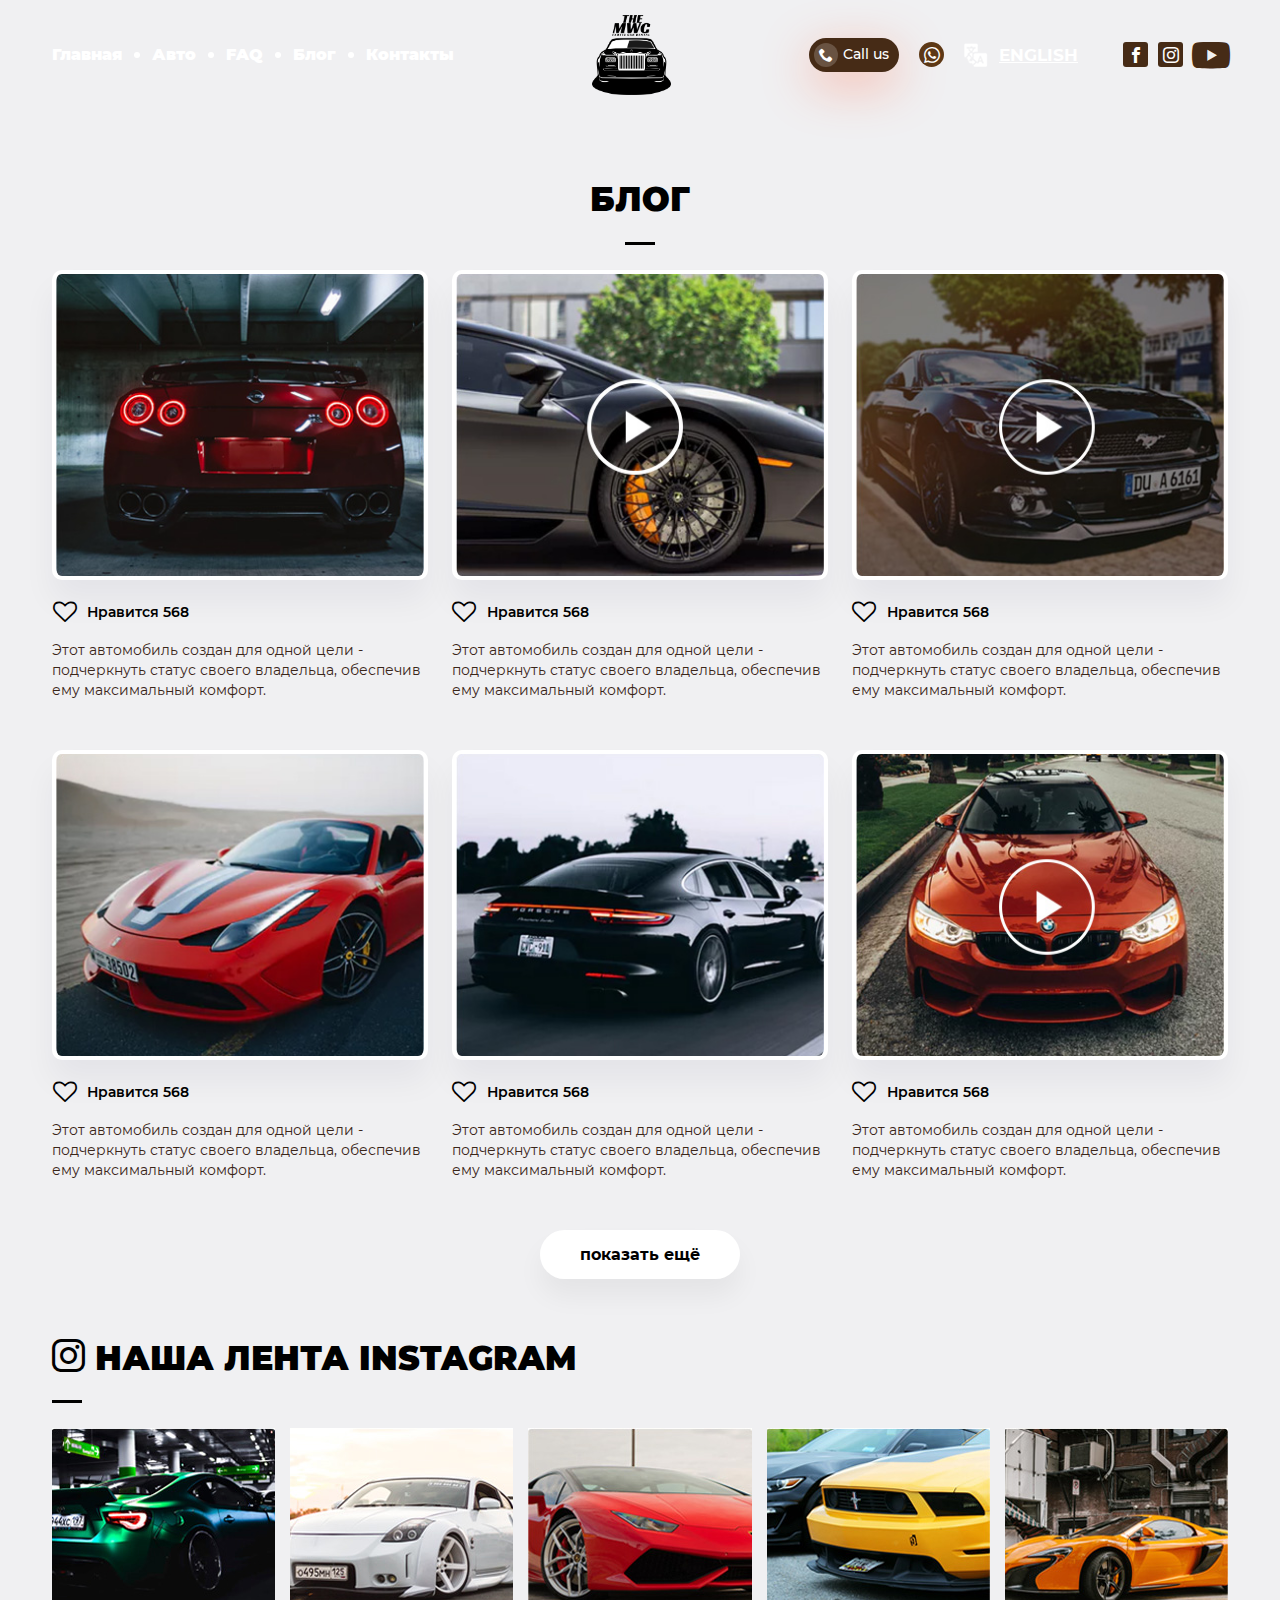
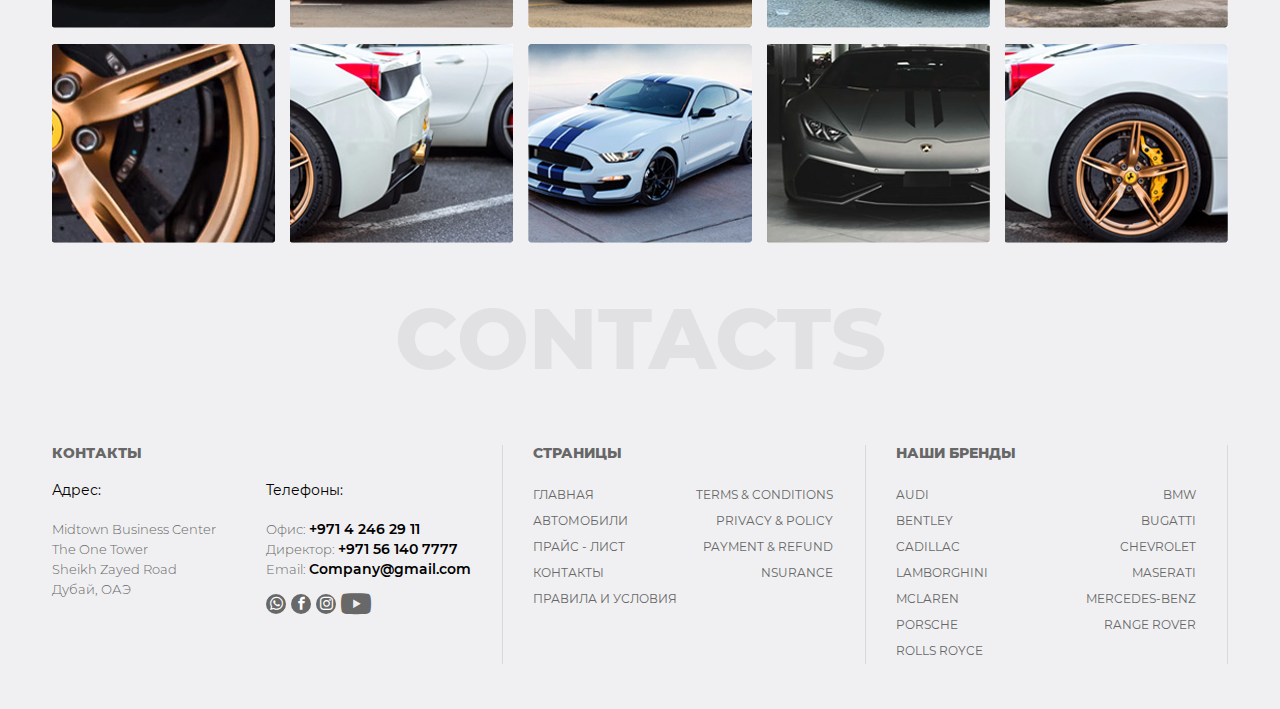
==== blog.html @ eb1a93bf "blog page >1024" ====
<!DOCTYPE html>
<html lang="ru">

<head>
	<meta charset="utf-8">
	<!-- <base href="/"> -->
	<title>MVC Car rent</title>
	<meta name="description" content="">
	<meta http-equiv="X-UA-Compatible" content="IE=edge">
	<meta name="viewport" content="width=device-width, initial-scale=1, maximum-scale=3">
	<!-- Template Basic Images Start -->
	<link rel="apple-touch-icon" sizes="57x57" href="img/favicon/apple-icon-57x57.png">
	<link rel="apple-touch-icon" sizes="60x60" href="img/favicon/apple-icon-60x60.png">
	<link rel="apple-touch-icon" sizes="72x72" href="img/favicon/apple-icon-72x72.png">
	<link rel="apple-touch-icon" sizes="76x76" href="img/favicon/apple-icon-76x76.png">
	<link rel="apple-touch-icon" sizes="114x114" href="img/favicon/apple-icon-114x114.png">
	<link rel="apple-touch-icon" sizes="120x120" href="img/favicon/apple-icon-120x120.png">
	<link rel="apple-touch-icon" sizes="144x144" href="img/favicon/apple-icon-144x144.png">
	<link rel="apple-touch-icon" sizes="152x152" href="img/favicon/apple-icon-152x152.png">
	<link rel="apple-touch-icon" sizes="180x180" href="img/favicon/apple-icon-180x180.png">
	<link rel="icon" type="image/png" sizes="192x192" href="img/favicon/android-icon-192x192.png">
	<link rel="icon" type="image/png" sizes="32x32" href="img/favicon/favicon-32x32.png">
	<link rel="icon" type="image/png" sizes="96x96" href="img/favicon/favicon-96x96.png">
	<link rel="icon" type="image/png" sizes="16x16" href="img/favicon/favicon-16x16.png">
	<link rel="manifest" href="img/favicon/manifest.json">
	<meta name="msapplication-TileColor" content="#ffffff">
	<meta name="msapplication-TileImage" content="img/favicon/ms-icon-144x144.png">
	<meta name="theme-color" content="#ffffff">

	<link rel="stylesheet" href="css/main.min.css">

	<!--[if IE 9]>
   <link href="https://cdn.jsdelivr.net/gh/coliff/bootstrap-ie8/css/bootstrap-ie9.min.css" rel="stylesheet">
<![endif]-->
	<!--[if lte IE 8]>
   <link href="https://cdn.jsdelivr.net/gh/coliff/bootstrap-ie8/css/bootstrap-ie8.min.css" rel="stylesheet">
   <script src="https://cdn.jsdelivr.net/g/html5shiv@3.7.3"></script>
<![endif]-->
	<script src="libs/jquery/dist/jquery.min.js" defer></script>
	<script src="js/libs.min.js" defer></script>
	<script src="js/common.js" defer></script>
</head>

<body>
	<header id="header" class="header">
		<div class="container">
			<div class="header-content">
				<ul class="header-menu">
					<li class="header-menu-item"><a href="#" class="header-menu-link">Главная</a></li>
					<li class="header-menu-item"><a href="#" class="header-menu-link">Авто</a></li>
					<li class="header-menu-item"><a href="#" class="header-menu-link">FAQ</a></li>
					<li class="header-menu-item"><a href="#" class="header-menu-link">Блог</a></li>
					<li class="header-menu-item"><a href="#" class="header-menu-link">Контакты</a></li>
				</ul>
				<a href="#" class="header-logo">
					<img src="img/logo.png" alt="Logo">
				</a>
				<div class="header-right">
					<button type="button" class="callback-btn">
						<span class="icon-phone"></span>
						Call us
					</button>
					<a href="#" class="header-whatsupp"><span class="icon-whatsapp"></span></a>
					<div class="header-lang">
						<a href="#" class="header-lang-active"><img src="img/icons/translate-icon.png" alt="icon">ENGLISH</a>
						<ul class="header-lang-menu">
							<li class="header-lang-menu-item"><a href="#" class="header-lang-menu-link">Русский</a></li>
							<li class="header-lang-menu-item"><a href="#" class="header-lang-menu-link">ENGLISH</a></li>
							<li class="header-lang-menu-item"><a href="#" class="header-lang-menu-link">CHINA</a></li>
						</ul>
					</div>
					<ul class="header-social">
						<li class="header-social-item"><a href="#" class="header-social-link fb"><span class="icon-facebook"></span></a></li>
						<li class="header-social-item"><a href="#" class="header-social-link insta"><span class="icon-instagram"></span></a></li>
						<li class="header-social-item"><a href="#" class="header-social-link youtube"><span class="icon-youtube"></span></a></li>
					</ul>
				</div>
			</div>
		</div>
	</header>
	<main class="main inner-pages">
		<section class="blog-section">
			<div class="container">
				<h2 class="title text-center">БЛОГ</h2>
				<div class="row">
					<div class="col-12 col-md-4">
						<div class="blog-item">
							<a href="#" class="blog-item-img-wrapper">
								<img src="img/blog/blog-1.jpg" alt="Blog">
							</a>
							<div class="blog-item-bottom">
								<p class="blog-item-favorite-wrapper">
									<label for="checkbox-1" class="blog-item-favorite-field-wrapper">
										<input type="checkbox" id="checkbox-1" name="favorite">
										<span class="icon-heart-o"></span>
									</label>
									<label for="checkbox-1" class="blog-item-favorite-label">Нравится <span>568</span></label>
								</p>
								<p class="blog-item-text">Этот автомобиль создан для одной цели - подчеркнуть статус своего владельца, обеспечив ему максимальный комфорт.</p>
							</div>
						</div>
					</div>
					<div class="col-12 col-md-4">
						<div class="blog-item">
							<a href="#" class="blog-item-img-wrapper">
								<img src="img/blog/blog-2.jpg" alt="Blog">
							</a>
							<div class="blog-item-bottom">
								<p class="blog-item-favorite-wrapper">
									<label for="checkbox-2" class="blog-item-favorite-field-wrapper">
										<input type="checkbox" id="checkbox-2" name="favorite">
										<span class="icon-heart-o"></span>
									</label>
									<label for="checkbox-2" class="blog-item-favorite-label">Нравится <span>568</span></label>
								</p>
								<p class="blog-item-text">Этот автомобиль создан для одной цели - подчеркнуть статус своего владельца, обеспечив ему максимальный комфорт.</p>
							</div>
						</div>
					</div>
					<div class="col-12 col-md-4">
						<div class="blog-item">
							<a href="#" class="blog-item-img-wrapper">
								<img src="img/blog/blog-3.jpg" alt="Blog">
							</a>
							<div class="blog-item-bottom">
								<p class="blog-item-favorite-wrapper">
									<label for="checkbox-3" class="blog-item-favorite-field-wrapper">
										<input type="checkbox" id="checkbox-3" name="favorite">
										<span class="icon-heart-o"></span>
									</label>
									<label for="checkbox-3" class="blog-item-favorite-label">Нравится <span>568</span></label>
								</p>
								<p class="blog-item-text">Этот автомобиль создан для одной цели - подчеркнуть статус своего владельца, обеспечив ему максимальный комфорт.</p>
							</div>
						</div>
					</div>
					<div class="col-12 col-md-4">
						<div class="blog-item">
							<a href="#" class="blog-item-img-wrapper">
								<img src="img/blog/blog-4.jpg" alt="Blog">
							</a>
							<div class="blog-item-bottom">
								<p class="blog-item-favorite-wrapper">
									<label for="checkbox-4" class="blog-item-favorite-field-wrapper">
										<input type="checkbox" id="checkbox-4" name="favorite">
										<span class="icon-heart-o"></span>
									</label>
									<label for="checkbox-4" class="blog-item-favorite-label">Нравится <span>568</span></label>
								</p>
								<p class="blog-item-text">Этот автомобиль создан для одной цели - подчеркнуть статус своего владельца, обеспечив ему максимальный комфорт.</p>
							</div>
						</div>
					</div>
					<div class="col-12 col-md-4">
						<div class="blog-item">
							<a href="#" class="blog-item-img-wrapper">
								<img src="img/blog/blog-5.jpg" alt="Blog">
							</a>
							<div class="blog-item-bottom">
								<p class="blog-item-favorite-wrapper">
									<label for="checkbox-5" class="blog-item-favorite-field-wrapper">
										<input type="checkbox" id="checkbox-5" name="favorite">
										<span class="icon-heart-o"></span>
									</label>
									<label for="checkbox-5" class="blog-item-favorite-label">Нравится <span>568</span></label>
								</p>
								<p class="blog-item-text">Этот автомобиль создан для одной цели - подчеркнуть статус своего владельца, обеспечив ему максимальный комфорт.</p>
							</div>
						</div>
					</div>
					<div class="col-12 col-md-4">
						<div class="blog-item">
							<a href="#" class="blog-item-img-wrapper">
								<img src="img/blog/blog-6.jpg" alt="Blog">
							</a>
							<div class="blog-item-bottom">
								<p class="blog-item-favorite-wrapper">
									<label for="checkbox-6" class="blog-item-favorite-field-wrapper">
										<input type="checkbox" id="checkbox-6" name="favorite">
										<span class="icon-heart-o"></span>
									</label>
									<label for="checkbox-6" class="blog-item-favorite-label">Нравится <span>568</span></label>
								</p>
								<p class="blog-item-text">Этот автомобиль создан для одной цели - подчеркнуть статус своего владельца, обеспечив ему максимальный комфорт.</p>
							</div>
						</div>
					</div>
					<div class="col-12 text-center">
						<button type="button" class="white-btn">показать ещё</button>
					</div>
				</div>
			</div>
		</section>
		<section class="instagram-section">
			<div class="container">
				<h3 class="title"><span class="icon-instagram"></span> Наша лента Instagram</h3>
				<div class="instagram-block-wrapper">
					<a data-fancybox="gallery" href="img/cars/car-insta-1.jpg" class="instagram-block">
						<img src="img/cars/car-insta-1.jpg">
					</a>
					<a data-fancybox="gallery" href="img/cars/car-insta-2.jpg" class="instagram-block">
						<img src="img/cars/car-insta-2.jpg">
					</a>
					<a data-fancybox="gallery" href="img/cars/car-insta-3.jpg" class="instagram-block">
						<img src="img/cars/car-insta-3.jpg">
					</a>
					<a data-fancybox="gallery" href="img/cars/car-insta-4.jpg" class="instagram-block">
						<img src="img/cars/car-insta-4.jpg">
					</a>
					<a data-fancybox="gallery" href="img/cars/car-insta-5.jpg" class="instagram-block">
						<img src="img/cars/car-insta-5.jpg">
					</a>
					<a data-fancybox="gallery" href="img/cars/car-insta-6.jpg" class="instagram-block">
						<img src="img/cars/car-insta-6.jpg">
					</a>
					<a data-fancybox="gallery" href="img/cars/car-insta-7.jpg" class="instagram-block">
						<img src="img/cars/car-insta-7.jpg">
					</a>
					<a data-fancybox="gallery" href="img/cars/car-insta-8.jpg" class="instagram-block">
						<img src="img/cars/car-insta-8.jpg">
					</a>
					<a data-fancybox="gallery" href="img/cars/car-insta-9.jpg" class="instagram-block">
						<img src="img/cars/car-insta-9.jpg">
					</a>
					<a data-fancybox="gallery" href="img/cars/car-insta-10.jpg" class="instagram-block">
						<img src="img/cars/car-insta-10.jpg">
					</a>
				</div>
			</div>
		</section>
	</main>
	<footer class="footer">
		<div class="container">
			<h2 class="title-big text-center">Contacts</h2>
			<div class="footer-content">
				<div class="footer-content-block">
					<p class="footer-content-block-title">Контакты</p>
					<div class="footer-contacts-wrapper">
						<div class="footer-contacts-block">
							<p class="footer-contacts-block-title">Адрес:</p>
							<p class="footer-contacts-block-text">Midtown Business Center</p>
							<p class="footer-contacts-block-text">The One Tower</p>
							<p class="footer-contacts-block-text">Sheikh Zayed Road</p>
							<p class="footer-contacts-block-text">Дубай, ОАЭ </p>
						</div>
						<div class="footer-contacts-block">
							<p class="footer-contacts-block-title">Телефоны:</p>
							<p class="footer-contacts-block-text">Офис: <a href="tel:+97142462911">+971 4 246 29 11</a></p>
							<p class="footer-contacts-block-text">Директор: <a href="tel:+971561407777">+971 56 140 7777</a></p>
							<p class="footer-contacts-block-text">Email: <a href="mailto:Company@gmail.com">Company@gmail.com</a></p>
							<ul class="footer-social">
								<li class="footer-social-item"><a href="#" class="footer-social-link whatsapp"><span class="icon-whatsapp"></span></a></li>
								<li class="footer-social-item"><a href="#" class="footer-social-link fb"><span class="icon-facebook"></span></a></li>
								<li class="footer-social-item"><a href="#" class="footer-social-link insta"><span class="icon-instagram"></span></a></li>
								<li class="footer-social-item"><a href="#" class="footer-social-link youtube"><span class="icon-youtube"></span></a></li>
							</ul>
						</div>
					</div>
				</div>
				<div class="footer-content-block">
					<p class="footer-content-block-title">Страницы</p>
					<ul class="footer-menu">
						<li class="footer-menu-item"><a href="#" class="footer-menu-link">Главная</a></li>
						<li class="footer-menu-item"><a href="#" class="footer-menu-link">Terms & conditions</a></li>
						<li class="footer-menu-item"><a href="#" class="footer-menu-link">Автомобили</a></li>
						<li class="footer-menu-item"><a href="#" class="footer-menu-link">Privacy & policy</a></li>
						<li class="footer-menu-item"><a href="#" class="footer-menu-link">Прайс - лист</a></li>
						<li class="footer-menu-item"><a href="#" class="footer-menu-link">Payment & refund</a></li>
						<li class="footer-menu-item"><a href="#" class="footer-menu-link">Контакты</a></li>
						<li class="footer-menu-item"><a href="#" class="footer-menu-link">nsurance</a></li>
						<li class="footer-menu-item"><a href="#" class="footer-menu-link">Правила и условия</a></li>
					</ul>
				</div>
				<div class="footer-content-block">
					<p class="footer-content-block-title">Наши бренды</p>
					<ul class="footer-menu">
						<li class="footer-menu-item"><a href="#" class="footer-menu-link">Audi</a></li>
						<li class="footer-menu-item"><a href="#" class="footer-menu-link">BMW</a></li>
						<li class="footer-menu-item"><a href="#" class="footer-menu-link">Bentley</a></li>
						<li class="footer-menu-item"><a href="#" class="footer-menu-link">Bugatti</a></li>
						<li class="footer-menu-item"><a href="#" class="footer-menu-link">Cadillac</a></li>
						<li class="footer-menu-item"><a href="#" class="footer-menu-link">Chevrolet</a></li>
						<li class="footer-menu-item"><a href="#" class="footer-menu-link">Lamborghini</a></li>
						<li class="footer-menu-item"><a href="#" class="footer-menu-link">Maserati</a></li>
						<li class="footer-menu-item"><a href="#" class="footer-menu-link">McLaren</a></li>
						<li class="footer-menu-item"><a href="#" class="footer-menu-link">Mercedes-Benz</a></li>
						<li class="footer-menu-item"><a href="#" class="footer-menu-link">Porsche</a></li>
						<li class="footer-menu-item"><a href="#" class="footer-menu-link">Range Rover</a></li>
						<li class="footer-menu-item"><a href="#" class="footer-menu-link">Rolls Royce</a></li>
					</ul>
				</div>
			</div>
		</div>
	</footer>



</body>

</html>
---- css/main.min.css ----
@charset "UTF-8";@font-face{font-family:'Fira Sans';src:url(../fonts/FiraSans/FiraSans-Italic.eot);src:local('Fira Sans Italic'),local('FiraSans-Italic'),url(../fonts/FiraSans/FiraSans-Italic.eot?#iefix) format('embedded-opentype'),url(../fonts/FiraSans/FiraSans-Italic.woff2) format('woff2'),url(../fonts/FiraSans/FiraSans-Italic.woff) format('woff'),url(../fonts/FiraSans/FiraSans-Italic.ttf) format('truetype');font-weight:400;font-style:italic}@font-face{font-family:'Fira Sans';src:url(../fonts/FiraSans/FiraSans-Bold.eot);src:local('Fira Sans Bold'),local('FiraSans-Bold'),url(../fonts/FiraSans/FiraSans-Bold.eot?#iefix) format('embedded-opentype'),url(../fonts/FiraSans/FiraSans-Bold.woff2) format('woff2'),url(../fonts/FiraSans/FiraSans-Bold.woff) format('woff'),url(../fonts/FiraSans/FiraSans-Bold.ttf) format('truetype');font-weight:700;font-style:normal}@font-face{font-family:'Fira Sans';src:url(../fonts/FiraSans/FiraSans-ExtraBold.eot);src:local('Fira Sans ExtraBold'),local('FiraSans-ExtraBold'),url(../fonts/FiraSans/FiraSans-ExtraBold.eot?#iefix) format('embedded-opentype'),url(../fonts/FiraSans/FiraSans-ExtraBold.woff2) format('woff2'),url(../fonts/FiraSans/FiraSans-ExtraBold.woff) format('woff'),url(../fonts/FiraSans/FiraSans-ExtraBold.ttf) format('truetype');font-weight:800;font-style:normal}@font-face{font-family:'Fira Sans';src:url(../fonts/FiraSans/FiraSans-Light.eot);src:local('Fira Sans Light'),local('FiraSans-Light'),url(../fonts/FiraSans/FiraSans-Light.eot?#iefix) format('embedded-opentype'),url(../fonts/FiraSans/FiraSans-Light.woff2) format('woff2'),url(../fonts/FiraSans/FiraSans-Light.woff) format('woff'),url(../fonts/FiraSans/FiraSans-Light.ttf) format('truetype');font-weight:300;font-style:normal}@font-face{font-family:'Fira Sans';src:url(../fonts/FiraSans/FiraSans-Black.eot);src:local('Fira Sans Black'),local('FiraSans-Black'),url(../fonts/FiraSans/FiraSans-Black.eot?#iefix) format('embedded-opentype'),url(../fonts/FiraSans/FiraSans-Black.woff2) format('woff2'),url(../fonts/FiraSans/FiraSans-Black.woff) format('woff'),url(../fonts/FiraSans/FiraSans-Black.ttf) format('truetype');font-weight:900;font-style:normal}@font-face{font-family:'Fira Sans';src:url(../fonts/FiraSans/FiraSans-SemiBold.eot);src:local('Fira Sans SemiBold'),local('FiraSans-SemiBold'),url(../fonts/FiraSans/FiraSans-SemiBold.eot?#iefix) format('embedded-opentype'),url(../fonts/FiraSans/FiraSans-SemiBold.woff2) format('woff2'),url(../fonts/FiraSans/FiraSans-SemiBold.woff) format('woff'),url(../fonts/FiraSans/FiraSans-SemiBold.ttf) format('truetype');font-weight:600;font-style:normal}@font-face{font-family:'Fira Sans';src:url(../fonts/FiraSans/FiraSans-Medium.eot);src:local('Fira Sans Medium'),local('FiraSans-Medium'),url(../fonts/FiraSans/FiraSans-Medium.eot?#iefix) format('embedded-opentype'),url(../fonts/FiraSans/FiraSans-Medium.woff2) format('woff2'),url(../fonts/FiraSans/FiraSans-Medium.woff) format('woff'),url(../fonts/FiraSans/FiraSans-Medium.ttf) format('truetype');font-weight:500;font-style:normal}@font-face{font-family:'Fira Sans';src:url(../fonts/FiraSans/FiraSans-Regular.eot);src:local('Fira Sans Regular'),local('FiraSans-Regular'),url(../fonts/FiraSans/FiraSans-Regular.eot?#iefix) format('embedded-opentype'),url(../fonts/FiraSans/FiraSans-Regular.woff2) format('woff2'),url(../fonts/FiraSans/FiraSans-Regular.woff) format('woff'),url(../fonts/FiraSans/FiraSans-Regular.ttf) format('truetype');font-weight:400;font-style:normal}@font-face{font-family:Montserrat;src:url(../fonts/Montserrat/Montserrat-Medium.eot);src:local('Montserrat Medium'),local('Montserrat-Medium'),url(../fonts/Montserrat/Montserrat-Medium.eot?#iefix) format('embedded-opentype'),url(../fonts/Montserrat/Montserrat-Medium.woff2) format('woff2'),url(../fonts/Montserrat/Montserrat-Medium.woff) format('woff'),url(../fonts/Montserrat/Montserrat-Medium.ttf) format('truetype');font-weight:500;font-style:normal}@font-face{font-family:Montserrat;src:url(../fonts/Montserrat/Montserrat-Black.eot);src:local('Montserrat Black'),local('Montserrat-Black'),url(../fonts/Montserrat/Montserrat-Black.eot?#iefix) format('embedded-opentype'),url(../fonts/Montserrat/Montserrat-Black.woff2) format('woff2'),url(../fonts/Montserrat/Montserrat-Black.woff) format('woff'),url(../fonts/Montserrat/Montserrat-Black.ttf) format('truetype');font-weight:900;font-style:normal}@font-face{font-family:Montserrat;src:url(../fonts/Montserrat/Montserrat-ExtraBold.eot);src:local('Montserrat ExtraBold'),local('Montserrat-ExtraBold'),url(../fonts/Montserrat/Montserrat-ExtraBold.eot?#iefix) format('embedded-opentype'),url(../fonts/Montserrat/Montserrat-ExtraBold.woff2) format('woff2'),url(../fonts/Montserrat/Montserrat-ExtraBold.woff) format('woff'),url(../fonts/Montserrat/Montserrat-ExtraBold.ttf) format('truetype');font-weight:800;font-style:normal}@font-face{font-family:Montserrat;src:url(../fonts/Montserrat/Montserrat-Regular.eot);src:local('Montserrat Regular'),local('Montserrat-Regular'),url(../fonts/Montserrat/Montserrat-Regular.eot?#iefix) format('embedded-opentype'),url(../fonts/Montserrat/Montserrat-Regular.woff2) format('woff2'),url(../fonts/Montserrat/Montserrat-Regular.woff) format('woff'),url(../fonts/Montserrat/Montserrat-Regular.ttf) format('truetype');font-weight:400;font-style:normal}@font-face{font-family:Montserrat;src:url(../fonts/Montserrat/Montserrat-Light.eot);src:local('Montserrat Light'),local('Montserrat-Light'),url(../fonts/Montserrat/Montserrat-Light.eot?#iefix) format('embedded-opentype'),url(../fonts/Montserrat/Montserrat-Light.woff2) format('woff2'),url(../fonts/Montserrat/Montserrat-Light.woff) format('woff'),url(../fonts/Montserrat/Montserrat-Light.ttf) format('truetype');font-weight:300;font-style:normal}@font-face{font-family:Montserrat;src:url(../fonts/Montserrat/Montserrat-Italic.eot);src:local('Montserrat Italic'),local('Montserrat-Italic'),url(../fonts/Montserrat/Montserrat-Italic.eot?#iefix) format('embedded-opentype'),url(../fonts/Montserrat/Montserrat-Italic.woff2) format('woff2'),url(../fonts/Montserrat/Montserrat-Italic.woff) format('woff'),url(../fonts/Montserrat/Montserrat-Italic.ttf) format('truetype');font-weight:400;font-style:italic}@font-face{font-family:Montserrat;src:url(../fonts/Montserrat/Montserrat-Regular_1.eot);src:local('Montserrat Regular'),local('Montserrat-Regular'),url(../fonts/Montserrat/Montserrat-Regular_1.eot?#iefix) format('embedded-opentype'),url(../fonts/Montserrat/Montserrat-Regular_1.woff2) format('woff2'),url(../fonts/Montserrat/Montserrat-Regular_1.woff) format('woff'),url(../fonts/Montserrat/Montserrat-Regular_1.ttf) format('truetype');font-weight:400;font-style:normal}@font-face{font-family:Montserrat;src:url(../fonts/Montserrat/Montserrat-SemiBold.eot);src:local('Montserrat SemiBold'),local('Montserrat-SemiBold'),url(../fonts/Montserrat/Montserrat-SemiBold.eot?#iefix) format('embedded-opentype'),url(../fonts/Montserrat/Montserrat-SemiBold.woff2) format('woff2'),url(../fonts/Montserrat/Montserrat-SemiBold.woff) format('woff'),url(../fonts/Montserrat/Montserrat-SemiBold.ttf) format('truetype');font-weight:600;font-style:normal}@font-face{font-family:Montserrat;src:url(../fonts/Montserrat/Montserrat-Bold.eot);src:local('Montserrat Bold'),local('Montserrat-Bold'),url(../fonts/Montserrat/Montserrat-Bold.eot?#iefix) format('embedded-opentype'),url(../fonts/Montserrat/Montserrat-Bold.woff2) format('woff2'),url(../fonts/Montserrat/Montserrat-Bold.woff) format('woff'),url(../fonts/Montserrat/Montserrat-Bold.ttf) format('truetype');font-weight:700;font-style:normal}@font-face{font-family:Montserrat;src:url(../fonts/Montserrat/Montserrat-Italic_1.eot);src:local('Montserrat Italic'),local('Montserrat-Italic'),url(../fonts/Montserrat/Montserrat-Italic_1.eot?#iefix) format('embedded-opentype'),url(../fonts/Montserrat/Montserrat-Italic_1.woff2) format('woff2'),url(../fonts/Montserrat/Montserrat-Italic_1.woff) format('woff'),url(../fonts/Montserrat/Montserrat-Italic_1.ttf) format('truetype');font-weight:400;font-style:italic}html{line-height:1.15;-webkit-text-size-adjust:100%}body{margin:0}h1{font-size:2em;margin:.67em 0}hr{box-sizing:content-box;height:0;overflow:visible}pre{font-family:monospace,monospace;font-size:1em}a{background-color:transparent}abbr[title]{border-bottom:none;text-decoration:underline;text-decoration:underline dotted}b,strong{font-weight:bolder}code,kbd,samp{font-family:monospace,monospace;font-size:1em}small{font-size:80%}sub,sup{font-size:75%;line-height:0;position:relative;vertical-align:baseline}sub{bottom:-.25em}sup{top:-.5em}img{border-style:none}button,input,optgroup,select,textarea{font-family:inherit;font-size:100%;line-height:1.15;margin:0}button,input{overflow:visible}button,select{text-transform:none}[type=button],[type=reset],[type=submit],button{-webkit-appearance:button}[type=button]::-moz-focus-inner,[type=reset]::-moz-focus-inner,[type=submit]::-moz-focus-inner,button::-moz-focus-inner{border-style:none;padding:0}[type=button]:-moz-focusring,[type=reset]:-moz-focusring,[type=submit]:-moz-focusring,button:-moz-focusring{outline:1px dotted ButtonText}fieldset{padding:.35em .75em .625em}legend{box-sizing:border-box;color:inherit;display:table;max-width:100%;padding:0;white-space:normal}progress{vertical-align:baseline}textarea{overflow:auto}[type=checkbox],[type=radio]{box-sizing:border-box;padding:0}[type=number]::-webkit-inner-spin-button,[type=number]::-webkit-outer-spin-button{height:auto}[type=search]{-webkit-appearance:textfield;outline-offset:-2px}[type=search]::-webkit-search-decoration{-webkit-appearance:none}::-webkit-file-upload-button{-webkit-appearance:button;font:inherit}details{display:block}summary{display:list-item}template{display:none}[hidden]{display:none}.ui-helper-hidden{display:none}.ui-helper-hidden-accessible{border:0;clip:rect(0 0 0 0);height:1px;margin:-1px;overflow:hidden;padding:0;position:absolute;width:1px}.ui-helper-reset{margin:0;padding:0;border:0;outline:0;line-height:1.3;text-decoration:none;font-size:100%;list-style:none}.ui-helper-clearfix:after,.ui-helper-clearfix:before{content:"";display:table;border-collapse:collapse}.ui-helper-clearfix:after{clear:both}.ui-helper-zfix{width:100%;height:100%;top:0;left:0;position:absolute;opacity:0;filter:Alpha(Opacity=0)}.ui-front{z-index:100}.ui-state-disabled{cursor:default!important;pointer-events:none}.ui-icon{display:inline-block;vertical-align:middle;margin-top:-.25em;position:relative;text-indent:-99999px;overflow:hidden;background-repeat:no-repeat}.ui-widget-icon-block{left:50%;margin-left:-8px;display:block}.ui-widget-overlay{position:fixed;top:0;left:0;width:100%;height:100%}.ui-accordion .ui-accordion-header{display:block;cursor:pointer;position:relative;margin:2px 0 0 0;padding:.5em .5em .5em .7em;font-size:100%}.ui-accordion .ui-accordion-content{padding:1em 2.2em;border-top:0;overflow:auto}.ui-autocomplete{position:absolute;top:0;left:0;cursor:default}.ui-menu{list-style:none;padding:0;margin:0;display:block;outline:0}.ui-menu .ui-menu{position:absolute}.ui-menu .ui-menu-item{margin:0;cursor:pointer;list-style-image:url([data-uri])}.ui-menu .ui-menu-item-wrapper{position:relative;padding:3px 1em 3px .4em}.ui-menu .ui-menu-divider{margin:5px 0;height:0;font-size:0;line-height:0;border-width:1px 0 0 0}.ui-menu .ui-state-active,.ui-menu .ui-state-focus{margin:-1px}.ui-menu-icons{position:relative}.ui-menu-icons .ui-menu-item-wrapper{padding-left:2em}.ui-menu .ui-icon{position:absolute;top:0;bottom:0;left:.2em;margin:auto 0}.ui-menu .ui-menu-icon{left:auto;right:0}.ui-button{padding:.4em 1em;display:inline-block;position:relative;line-height:normal;margin-right:.1em;cursor:pointer;vertical-align:middle;text-align:center;-webkit-user-select:none;-moz-user-select:none;-ms-user-select:none;user-select:none;overflow:visible}.ui-button,.ui-button:active,.ui-button:hover,.ui-button:link,.ui-button:visited{text-decoration:none}.ui-button-icon-only{width:2em;box-sizing:border-box;text-indent:-9999px;white-space:nowrap}input.ui-button.ui-button-icon-only{text-indent:0}.ui-button-icon-only .ui-icon{position:absolute;top:50%;left:50%;margin-top:-8px;margin-left:-8px}.ui-button.ui-icon-notext .ui-icon{padding:0;width:2.1em;height:2.1em;text-indent:-9999px;white-space:nowrap}input.ui-button.ui-icon-notext .ui-icon{width:auto;height:auto;text-indent:0;white-space:normal;padding:.4em 1em}button.ui-button::-moz-focus-inner,input.ui-button::-moz-focus-inner{border:0;padding:0}.ui-controlgroup{vertical-align:middle;display:inline-block}.ui-controlgroup>.ui-controlgroup-item{float:left;margin-left:0;margin-right:0}.ui-controlgroup>.ui-controlgroup-item.ui-visual-focus,.ui-controlgroup>.ui-controlgroup-item:focus{z-index:9999}.ui-controlgroup-vertical>.ui-controlgroup-item{display:block;float:none;width:100%;margin-top:0;margin-bottom:0;text-align:left}.ui-controlgroup-vertical .ui-controlgroup-item{box-sizing:border-box}.ui-controlgroup .ui-controlgroup-label{padding:.4em 1em}.ui-controlgroup .ui-controlgroup-label span{font-size:80%}.ui-controlgroup-horizontal .ui-controlgroup-label+.ui-controlgroup-item{border-left:none}.ui-controlgroup-vertical .ui-controlgroup-label+.ui-controlgroup-item{border-top:none}.ui-controlgroup-horizontal .ui-controlgroup-label.ui-widget-content{border-right:none}.ui-controlgroup-vertical .ui-controlgroup-label.ui-widget-content{border-bottom:none}.ui-controlgroup-vertical .ui-spinner-input{width:75%;width:calc(100% - 2.4em)}.ui-controlgroup-vertical .ui-spinner .ui-spinner-up{border-top-style:solid}.ui-checkboxradio-label .ui-icon-background{box-shadow:inset 1px 1px 1px #ccc;border-radius:.12em;border:none}.ui-checkboxradio-radio-label .ui-icon-background{width:16px;height:16px;border-radius:1em;overflow:visible;border:none}.ui-checkboxradio-radio-label.ui-checkboxradio-checked .ui-icon,.ui-checkboxradio-radio-label.ui-checkboxradio-checked:hover .ui-icon{background-image:none;width:8px;height:8px;border-width:4px;border-style:solid}.ui-checkboxradio-disabled{pointer-events:none}.ui-datepicker{width:17em;padding:.2em .2em 0;display:none}.ui-datepicker .ui-datepicker-header{position:relative;padding:.2em 0}.ui-datepicker .ui-datepicker-next,.ui-datepicker .ui-datepicker-prev{position:absolute;top:2px;width:1.8em;height:1.8em}.ui-datepicker .ui-datepicker-next-hover,.ui-datepicker .ui-datepicker-prev-hover{top:1px}.ui-datepicker .ui-datepicker-prev{left:2px}.ui-datepicker .ui-datepicker-next{right:2px}.ui-datepicker .ui-datepicker-prev-hover{left:1px}.ui-datepicker .ui-datepicker-next-hover{right:1px}.ui-datepicker .ui-datepicker-next span,.ui-datepicker .ui-datepicker-prev span{display:block;position:absolute;left:50%;margin-left:-8px;top:50%;margin-top:-8px}.ui-datepicker .ui-datepicker-title{margin:0 2.3em;line-height:1.8em;text-align:center}.ui-datepicker .ui-datepicker-title select{font-size:1em;margin:1px 0}.ui-datepicker select.ui-datepicker-month,.ui-datepicker select.ui-datepicker-year{width:45%}.ui-datepicker table{width:100%;font-size:.9em;border-collapse:collapse;margin:0 0 .4em}.ui-datepicker th{padding:.7em .3em;text-align:center;font-weight:700;border:0}.ui-datepicker td{border:0;padding:1px}.ui-datepicker td a,.ui-datepicker td span{display:block;padding:.2em;text-align:right;text-decoration:none}.ui-datepicker .ui-datepicker-buttonpane{background-image:none;margin:.7em 0 0 0;padding:0 .2em;border-left:0;border-right:0;border-bottom:0}.ui-datepicker .ui-datepicker-buttonpane button{float:right;margin:.5em .2em .4em;cursor:pointer;padding:.2em .6em .3em .6em;width:auto;overflow:visible}.ui-datepicker .ui-datepicker-buttonpane button.ui-datepicker-current{float:left}.ui-datepicker.ui-datepicker-multi{width:auto}.ui-datepicker-multi .ui-datepicker-group{float:left}.ui-datepicker-multi .ui-datepicker-group table{width:95%;margin:0 auto .4em}.ui-datepicker-multi-2 .ui-datepicker-group{width:50%}.ui-datepicker-multi-3 .ui-datepicker-group{width:33.3%}.ui-datepicker-multi-4 .ui-datepicker-group{width:25%}.ui-datepicker-multi .ui-datepicker-group-last .ui-datepicker-header,.ui-datepicker-multi .ui-datepicker-group-middle .ui-datepicker-header{border-left-width:0}.ui-datepicker-multi .ui-datepicker-buttonpane{clear:left}.ui-datepicker-row-break{clear:both;width:100%;font-size:0}.ui-datepicker-rtl{direction:rtl}.ui-datepicker-rtl .ui-datepicker-prev{right:2px;left:auto}.ui-datepicker-rtl .ui-datepicker-next{left:2px;right:auto}.ui-datepicker-rtl .ui-datepicker-prev:hover{right:1px;left:auto}.ui-datepicker-rtl .ui-datepicker-next:hover{left:1px;right:auto}.ui-datepicker-rtl .ui-datepicker-buttonpane{clear:right}.ui-datepicker-rtl .ui-datepicker-buttonpane button{float:left}.ui-datepicker-rtl .ui-datepicker-buttonpane button.ui-datepicker-current,.ui-datepicker-rtl .ui-datepicker-group{float:right}.ui-datepicker-rtl .ui-datepicker-group-last .ui-datepicker-header,.ui-datepicker-rtl .ui-datepicker-group-middle .ui-datepicker-header{border-right-width:0;border-left-width:1px}.ui-datepicker .ui-icon{display:block;text-indent:-99999px;overflow:hidden;background-repeat:no-repeat;left:.5em;top:.3em}.ui-dialog{position:absolute;top:0;left:0;padding:.2em;outline:0}.ui-dialog .ui-dialog-titlebar{padding:.4em 1em;position:relative}.ui-dialog .ui-dialog-title{float:left;margin:.1em 0;white-space:nowrap;width:90%;overflow:hidden;text-overflow:ellipsis}.ui-dialog .ui-dialog-titlebar-close{position:absolute;right:.3em;top:50%;width:20px;margin:-10px 0 0 0;padding:1px;height:20px}.ui-dialog .ui-dialog-content{position:relative;border:0;padding:.5em 1em;background:0 0;overflow:auto}.ui-dialog .ui-dialog-buttonpane{text-align:left;border-width:1px 0 0 0;background-image:none;margin-top:.5em;padding:.3em 1em .5em .4em}.ui-dialog .ui-dialog-buttonpane .ui-dialog-buttonset{float:right}.ui-dialog .ui-dialog-buttonpane button{margin:.5em .4em .5em 0;cursor:pointer}.ui-dialog .ui-resizable-n{height:2px;top:0}.ui-dialog .ui-resizable-e{width:2px;right:0}.ui-dialog .ui-resizable-s{height:2px;bottom:0}.ui-dialog .ui-resizable-w{width:2px;left:0}.ui-dialog .ui-resizable-ne,.ui-dialog .ui-resizable-nw,.ui-dialog .ui-resizable-se,.ui-dialog .ui-resizable-sw{width:7px;height:7px}.ui-dialog .ui-resizable-se{right:0;bottom:0}.ui-dialog .ui-resizable-sw{left:0;bottom:0}.ui-dialog .ui-resizable-ne{right:0;top:0}.ui-dialog .ui-resizable-nw{left:0;top:0}.ui-draggable .ui-dialog-titlebar{cursor:move}.ui-draggable-handle{-ms-touch-action:none;touch-action:none}.ui-resizable{position:relative}.ui-resizable-handle{position:absolute;font-size:.1px;display:block;-ms-touch-action:none;touch-action:none}.ui-resizable-autohide .ui-resizable-handle,.ui-resizable-disabled .ui-resizable-handle{display:none}.ui-resizable-n{cursor:n-resize;height:7px;width:100%;top:-5px;left:0}.ui-resizable-s{cursor:s-resize;height:7px;width:100%;bottom:-5px;left:0}.ui-resizable-e{cursor:e-resize;width:7px;right:-5px;top:0;height:100%}.ui-resizable-w{cursor:w-resize;width:7px;left:-5px;top:0;height:100%}.ui-resizable-se{cursor:se-resize;width:12px;height:12px;right:1px;bottom:1px}.ui-resizable-sw{cursor:sw-resize;width:9px;height:9px;left:-5px;bottom:-5px}.ui-resizable-nw{cursor:nw-resize;width:9px;height:9px;left:-5px;top:-5px}.ui-resizable-ne{cursor:ne-resize;width:9px;height:9px;right:-5px;top:-5px}.ui-progressbar{height:2em;text-align:left;overflow:hidden}.ui-progressbar .ui-progressbar-value{margin:-1px;height:100%}.ui-progressbar .ui-progressbar-overlay{background:url([data-uri]);height:100%;opacity:.25}.ui-progressbar-indeterminate .ui-progressbar-value{background-image:none}.ui-selectable{-ms-touch-action:none;touch-action:none}.ui-selectable-helper{position:absolute;z-index:100;border:1px dotted #000}.ui-selectmenu-menu{padding:0;margin:0;position:absolute;top:0;left:0;display:none}.ui-selectmenu-menu .ui-menu{overflow:auto;overflow-x:hidden;padding-bottom:1px}.ui-selectmenu-menu .ui-menu .ui-selectmenu-optgroup{font-size:1em;font-weight:700;line-height:1.5;padding:2px .4em;margin:.5em 0 0 0;height:auto;border:0}.ui-selectmenu-open{display:block}.ui-selectmenu-text{display:block;margin-right:20px;overflow:hidden;text-overflow:ellipsis}.ui-selectmenu-button.ui-button{text-align:left;white-space:nowrap;width:14em}.ui-selectmenu-icon.ui-icon{float:right;margin-top:0}.ui-slider{position:relative;text-align:left}.ui-slider .ui-slider-handle{position:absolute;z-index:2;width:1.2em;height:1.2em;cursor:default;-ms-touch-action:none;touch-action:none}.ui-slider .ui-slider-range{position:absolute;z-index:1;font-size:.7em;display:block;border:0;background-position:0 0}.ui-slider.ui-state-disabled .ui-slider-handle,.ui-slider.ui-state-disabled .ui-slider-range{filter:inherit}.ui-slider-horizontal{height:.8em}.ui-slider-horizontal .ui-slider-handle{top:-.3em;margin-left:-.6em}.ui-slider-horizontal .ui-slider-range{top:0;height:100%}.ui-slider-horizontal .ui-slider-range-min{left:0}.ui-slider-horizontal .ui-slider-range-max{right:0}.ui-slider-vertical{width:.8em;height:100px}.ui-slider-vertical .ui-slider-handle{left:-.3em;margin-left:0;margin-bottom:-.6em}.ui-slider-vertical .ui-slider-range{left:0;width:100%}.ui-slider-vertical .ui-slider-range-min{bottom:0}.ui-slider-vertical .ui-slider-range-max{top:0}.ui-sortable-handle{-ms-touch-action:none;touch-action:none}.ui-spinner{position:relative;display:inline-block;overflow:hidden;padding:0;vertical-align:middle}.ui-spinner-input{border:none;background:0 0;color:inherit;padding:.222em 0;margin:.2em 0;vertical-align:middle;margin-left:.4em;margin-right:2em}.ui-spinner-button{width:1.6em;height:50%;font-size:.5em;padding:0;margin:0;text-align:center;position:absolute;cursor:default;display:block;overflow:hidden;right:0}.ui-spinner a.ui-spinner-button{border-top-style:none;border-bottom-style:none;border-right-style:none}.ui-spinner-up{top:0}.ui-spinner-down{bottom:0}.ui-tabs{position:relative;padding:.2em}.ui-tabs .ui-tabs-nav{margin:0;padding:.2em .2em 0}.ui-tabs .ui-tabs-nav li{list-style:none;float:left;position:relative;top:0;margin:1px .2em 0 0;border-bottom-width:0;padding:0;white-space:nowrap}.ui-tabs .ui-tabs-nav .ui-tabs-anchor{float:left;padding:.5em 1em;text-decoration:none}.ui-tabs .ui-tabs-nav li.ui-tabs-active{margin-bottom:-1px;padding-bottom:1px}.ui-tabs .ui-tabs-nav li.ui-state-disabled .ui-tabs-anchor,.ui-tabs .ui-tabs-nav li.ui-tabs-active .ui-tabs-anchor,.ui-tabs .ui-tabs-nav li.ui-tabs-loading .ui-tabs-anchor{cursor:text}.ui-tabs-collapsible .ui-tabs-nav li.ui-tabs-active .ui-tabs-anchor{cursor:pointer}.ui-tabs .ui-tabs-panel{display:block;border-width:0;padding:1em 1.4em;background:0 0}.ui-tooltip{padding:8px;position:absolute;z-index:9999;max-width:300px}body .ui-tooltip{border-width:2px}.ui-widget{font-family:Arial,Helvetica,sans-serif;font-size:1em}.ui-widget .ui-widget{font-size:1em}.ui-widget button,.ui-widget input,.ui-widget select,.ui-widget textarea{font-family:Arial,Helvetica,sans-serif;font-size:1em}.ui-widget.ui-widget-content{border:1px solid #c5c5c5}.ui-widget-content{border:1px solid #ddd;background:#fff;color:#333}.ui-widget-content a{color:#333}.ui-widget-header{border:1px solid #ddd;background:#e9e9e9;color:#333;font-weight:700}.ui-widget-header a{color:#333}.ui-button,.ui-state-default,.ui-widget-content .ui-state-default,.ui-widget-header .ui-state-default,html .ui-button.ui-state-disabled:active,html .ui-button.ui-state-disabled:hover{border:1px solid #c5c5c5;background:#f6f6f6;font-weight:400;color:#454545}.ui-button,.ui-state-default a,.ui-state-default a:link,.ui-state-default a:visited,a.ui-button,a:link.ui-button,a:visited.ui-button{color:#454545;text-decoration:none}.ui-button:focus,.ui-button:hover,.ui-state-focus,.ui-state-hover,.ui-widget-content .ui-state-focus,.ui-widget-content .ui-state-hover,.ui-widget-header .ui-state-focus,.ui-widget-header .ui-state-hover{border:1px solid #ccc;background:#ededed;font-weight:400;color:#2b2b2b}.ui-state-focus a,.ui-state-focus a:hover,.ui-state-focus a:link,.ui-state-focus a:visited,.ui-state-hover a,.ui-state-hover a:hover,.ui-state-hover a:link,.ui-state-hover a:visited,a.ui-button:focus,a.ui-button:hover{color:#2b2b2b;text-decoration:none}.ui-visual-focus{box-shadow:0 0 3px 1px #5e9ed6}.ui-button.ui-state-active:hover,.ui-button:active,.ui-state-active,.ui-widget-content .ui-state-active,.ui-widget-header .ui-state-active,a.ui-button:active{border:1px solid #003eff;background:#007fff;font-weight:400;color:#fff}.ui-icon-background,.ui-state-active .ui-icon-background{border:#003eff;background-color:#fff}.ui-state-active a,.ui-state-active a:link,.ui-state-active a:visited{color:#fff;text-decoration:none}.ui-state-highlight,.ui-widget-content .ui-state-highlight,.ui-widget-header .ui-state-highlight{border:1px solid #dad55e;background:#fffa90;color:#777620}.ui-state-checked{border:1px solid #dad55e;background:#fffa90}.ui-state-highlight a,.ui-widget-content .ui-state-highlight a,.ui-widget-header .ui-state-highlight a{color:#777620}.ui-state-error,.ui-widget-content .ui-state-error,.ui-widget-header .ui-state-error{border:1px solid #f1a899;background:#fddfdf;color:#5f3f3f}.ui-state-error a,.ui-widget-content .ui-state-error a,.ui-widget-header .ui-state-error a{color:#5f3f3f}.ui-state-error-text,.ui-widget-content .ui-state-error-text,.ui-widget-header .ui-state-error-text{color:#5f3f3f}.ui-priority-primary,.ui-widget-content .ui-priority-primary,.ui-widget-header .ui-priority-primary{font-weight:700}.ui-priority-secondary,.ui-widget-content .ui-priority-secondary,.ui-widget-header .ui-priority-secondary{opacity:.7;filter:Alpha(Opacity=70);font-weight:400}.ui-state-disabled,.ui-widget-content .ui-state-disabled,.ui-widget-header .ui-state-disabled{opacity:.35;filter:Alpha(Opacity=35);background-image:none}.ui-state-disabled .ui-icon{filter:Alpha(Opacity=35)}.ui-icon{width:16px;height:16px}.ui-icon,.ui-widget-content .ui-icon{background-image:url(../libs/jquery/dist/images/ui-icons_444444_256x240.png)}.ui-widget-header .ui-icon{background-image:url(../libs/jquery/dist/images/ui-icons_444444_256x240.png)}.ui-button:focus .ui-icon,.ui-button:hover .ui-icon,.ui-state-focus .ui-icon,.ui-state-hover .ui-icon{background-image:url(../libs/jquery/dist/images/ui-icons_555555_256x240.png)}.ui-button:active .ui-icon,.ui-state-active .ui-icon{background-image:url(../libs/jquery/dist/images/ui-icons_ffffff_256x240.png)}.ui-button .ui-state-highlight.ui-icon,.ui-state-highlight .ui-icon{background-image:url(../libs/jquery/dist/images/ui-icons_777620_256x240.png)}.ui-state-error .ui-icon,.ui-state-error-text .ui-icon{background-image:url(../libs/jquery/dist/images/ui-icons_cc0000_256x240.png)}.ui-button .ui-icon{background-image:url(../libs/jquery/dist/images/ui-icons_777777_256x240.png)}.ui-icon-blank{background-position:16px 16px}.ui-icon-caret-1-n{background-position:0 0}.ui-icon-caret-1-ne{background-position:-16px 0}.ui-icon-caret-1-e{background-position:-32px 0}.ui-icon-caret-1-se{background-position:-48px 0}.ui-icon-caret-1-s{background-position:-65px 0}.ui-icon-caret-1-sw{background-position:-80px 0}.ui-icon-caret-1-w{background-position:-96px 0}.ui-icon-caret-1-nw{background-position:-112px 0}.ui-icon-caret-2-n-s{background-position:-128px 0}.ui-icon-caret-2-e-w{background-position:-144px 0}.ui-icon-triangle-1-n{background-position:0 -16px}.ui-icon-triangle-1-ne{background-position:-16px -16px}.ui-icon-triangle-1-e{background-position:-32px -16px}.ui-icon-triangle-1-se{background-position:-48px -16px}.ui-icon-triangle-1-s{background-position:-65px -16px}.ui-icon-triangle-1-sw{background-position:-80px -16px}.ui-icon-triangle-1-w{background-position:-96px -16px}.ui-icon-triangle-1-nw{background-position:-112px -16px}.ui-icon-triangle-2-n-s{background-position:-128px -16px}.ui-icon-triangle-2-e-w{background-position:-144px -16px}.ui-icon-arrow-1-n{background-position:0 -32px}.ui-icon-arrow-1-ne{background-position:-16px -32px}.ui-icon-arrow-1-e{background-position:-32px -32px}.ui-icon-arrow-1-se{background-position:-48px -32px}.ui-icon-arrow-1-s{background-position:-65px -32px}.ui-icon-arrow-1-sw{background-position:-80px -32px}.ui-icon-arrow-1-w{background-position:-96px -32px}.ui-icon-arrow-1-nw{background-position:-112px -32px}.ui-icon-arrow-2-n-s{background-position:-128px -32px}.ui-icon-arrow-2-ne-sw{background-position:-144px -32px}.ui-icon-arrow-2-e-w{background-position:-160px -32px}.ui-icon-arrow-2-se-nw{background-position:-176px -32px}.ui-icon-arrowstop-1-n{background-position:-192px -32px}.ui-icon-arrowstop-1-e{background-position:-208px -32px}.ui-icon-arrowstop-1-s{background-position:-224px -32px}.ui-icon-arrowstop-1-w{background-position:-240px -32px}.ui-icon-arrowthick-1-n{background-position:1px -48px}.ui-icon-arrowthick-1-ne{background-position:-16px -48px}.ui-icon-arrowthick-1-e{background-position:-32px -48px}.ui-icon-arrowthick-1-se{background-position:-48px -48px}.ui-icon-arrowthick-1-s{background-position:-64px -48px}.ui-icon-arrowthick-1-sw{background-position:-80px -48px}.ui-icon-arrowthick-1-w{background-position:-96px -48px}.ui-icon-arrowthick-1-nw{background-position:-112px -48px}.ui-icon-arrowthick-2-n-s{background-position:-128px -48px}.ui-icon-arrowthick-2-ne-sw{background-position:-144px -48px}.ui-icon-arrowthick-2-e-w{background-position:-160px -48px}.ui-icon-arrowthick-2-se-nw{background-position:-176px -48px}.ui-icon-arrowthickstop-1-n{background-position:-192px -48px}.ui-icon-arrowthickstop-1-e{background-position:-208px -48px}.ui-icon-arrowthickstop-1-s{background-position:-224px -48px}.ui-icon-arrowthickstop-1-w{background-position:-240px -48px}.ui-icon-arrowreturnthick-1-w{background-position:0 -64px}.ui-icon-arrowreturnthick-1-n{background-position:-16px -64px}.ui-icon-arrowreturnthick-1-e{background-position:-32px -64px}.ui-icon-arrowreturnthick-1-s{background-position:-48px -64px}.ui-icon-arrowreturn-1-w{background-position:-64px -64px}.ui-icon-arrowreturn-1-n{background-position:-80px -64px}.ui-icon-arrowreturn-1-e{background-position:-96px -64px}.ui-icon-arrowreturn-1-s{background-position:-112px -64px}.ui-icon-arrowrefresh-1-w{background-position:-128px -64px}.ui-icon-arrowrefresh-1-n{background-position:-144px -64px}.ui-icon-arrowrefresh-1-e{background-position:-160px -64px}.ui-icon-arrowrefresh-1-s{background-position:-176px -64px}.ui-icon-arrow-4{background-position:0 -80px}.ui-icon-arrow-4-diag{background-position:-16px -80px}.ui-icon-extlink{background-position:-32px -80px}.ui-icon-newwin{background-position:-48px -80px}.ui-icon-refresh{background-position:-64px -80px}.ui-icon-shuffle{background-position:-80px -80px}.ui-icon-transfer-e-w{background-position:-96px -80px}.ui-icon-transferthick-e-w{background-position:-112px -80px}.ui-icon-folder-collapsed{background-position:0 -96px}.ui-icon-folder-open{background-position:-16px -96px}.ui-icon-document{background-position:-32px -96px}.ui-icon-document-b{background-position:-48px -96px}.ui-icon-note{background-position:-64px -96px}.ui-icon-mail-closed{background-position:-80px -96px}.ui-icon-mail-open{background-position:-96px -96px}.ui-icon-suitcase{background-position:-112px -96px}.ui-icon-comment{background-position:-128px -96px}.ui-icon-person{background-position:-144px -96px}.ui-icon-print{background-position:-160px -96px}.ui-icon-trash{background-position:-176px -96px}.ui-icon-locked{background-position:-192px -96px}.ui-icon-unlocked{background-position:-208px -96px}.ui-icon-bookmark{background-position:-224px -96px}.ui-icon-tag{background-position:-240px -96px}.ui-icon-home{background-position:0 -112px}.ui-icon-flag{background-position:-16px -112px}.ui-icon-calendar{background-position:-32px -112px}.ui-icon-cart{background-position:-48px -112px}.ui-icon-pencil{background-position:-64px -112px}.ui-icon-clock{background-position:-80px -112px}.ui-icon-disk{background-position:-96px -112px}.ui-icon-calculator{background-position:-112px -112px}.ui-icon-zoomin{background-position:-128px -112px}.ui-icon-zoomout{background-position:-144px -112px}.ui-icon-search{background-position:-160px -112px}.ui-icon-wrench{background-position:-176px -112px}.ui-icon-gear{background-position:-192px -112px}.ui-icon-heart{background-position:-208px -112px}.ui-icon-star{background-position:-224px -112px}.ui-icon-link{background-position:-240px -112px}.ui-icon-cancel{background-position:0 -128px}.ui-icon-plus{background-position:-16px -128px}.ui-icon-plusthick{background-position:-32px -128px}.ui-icon-minus{background-position:-48px -128px}.ui-icon-minusthick{background-position:-64px -128px}.ui-icon-close{background-position:-80px -128px}.ui-icon-closethick{background-position:-96px -128px}.ui-icon-key{background-position:-112px -128px}.ui-icon-lightbulb{background-position:-128px -128px}.ui-icon-scissors{background-position:-144px -128px}.ui-icon-clipboard{background-position:-160px -128px}.ui-icon-copy{background-position:-176px -128px}.ui-icon-contact{background-position:-192px -128px}.ui-icon-image{background-position:-208px -128px}.ui-icon-video{background-position:-224px -128px}.ui-icon-script{background-position:-240px -128px}.ui-icon-alert{background-position:0 -144px}.ui-icon-info{background-position:-16px -144px}.ui-icon-notice{background-position:-32px -144px}.ui-icon-help{background-position:-48px -144px}.ui-icon-check{background-position:-64px -144px}.ui-icon-bullet{background-position:-80px -144px}.ui-icon-radio-on{background-position:-96px -144px}.ui-icon-radio-off{background-position:-112px -144px}.ui-icon-pin-w{background-position:-128px -144px}.ui-icon-pin-s{background-position:-144px -144px}.ui-icon-play{background-position:0 -160px}.ui-icon-pause{background-position:-16px -160px}.ui-icon-seek-next{background-position:-32px -160px}.ui-icon-seek-prev{background-position:-48px -160px}.ui-icon-seek-end{background-position:-64px -160px}.ui-icon-seek-start{background-position:-80px -160px}.ui-icon-seek-first{background-position:-80px -160px}.ui-icon-stop{background-position:-96px -160px}.ui-icon-eject{background-position:-112px -160px}.ui-icon-volume-off{background-position:-128px -160px}.ui-icon-volume-on{background-position:-144px -160px}.ui-icon-power{background-position:0 -176px}.ui-icon-signal-diag{background-position:-16px -176px}.ui-icon-signal{background-position:-32px -176px}.ui-icon-battery-0{background-position:-48px -176px}.ui-icon-battery-1{background-position:-64px -176px}.ui-icon-battery-2{background-position:-80px -176px}.ui-icon-battery-3{background-position:-96px -176px}.ui-icon-circle-plus{background-position:0 -192px}.ui-icon-circle-minus{background-position:-16px -192px}.ui-icon-circle-close{background-position:-32px -192px}.ui-icon-circle-triangle-e{background-position:-48px -192px}.ui-icon-circle-triangle-s{background-position:-64px -192px}.ui-icon-circle-triangle-w{background-position:-80px -192px}.ui-icon-circle-triangle-n{background-position:-96px -192px}.ui-icon-circle-arrow-e{background-position:-112px -192px}.ui-icon-circle-arrow-s{background-position:-128px -192px}.ui-icon-circle-arrow-w{background-position:-144px -192px}.ui-icon-circle-arrow-n{background-position:-160px -192px}.ui-icon-circle-zoomin{background-position:-176px -192px}.ui-icon-circle-zoomout{background-position:-192px -192px}.ui-icon-circle-check{background-position:-208px -192px}.ui-icon-circlesmall-plus{background-position:0 -208px}.ui-icon-circlesmall-minus{background-position:-16px -208px}.ui-icon-circlesmall-close{background-position:-32px -208px}.ui-icon-squaresmall-plus{background-position:-48px -208px}.ui-icon-squaresmall-minus{background-position:-64px -208px}.ui-icon-squaresmall-close{background-position:-80px -208px}.ui-icon-grip-dotted-vertical{background-position:0 -224px}.ui-icon-grip-dotted-horizontal{background-position:-16px -224px}.ui-icon-grip-solid-vertical{background-position:-32px -224px}.ui-icon-grip-solid-horizontal{background-position:-48px -224px}.ui-icon-gripsmall-diagonal-se{background-position:-64px -224px}.ui-icon-grip-diagonal-se{background-position:-80px -224px}.ui-corner-all,.ui-corner-left,.ui-corner-tl,.ui-corner-top{border-top-left-radius:3px}.ui-corner-all,.ui-corner-right,.ui-corner-top,.ui-corner-tr{border-top-right-radius:3px}.ui-corner-all,.ui-corner-bl,.ui-corner-bottom,.ui-corner-left{border-bottom-left-radius:3px}.ui-corner-all,.ui-corner-bottom,.ui-corner-br,.ui-corner-right{border-bottom-right-radius:3px}.ui-widget-overlay{background:#aaa;opacity:.003;filter:Alpha(Opacity=.3)}.ui-widget-shadow{-webkit-box-shadow:0 0 5px #666;box-shadow:0 0 5px #666}@font-face{font-family:icomoon;src:url(../libs/icomoon/fonts/icomoon.eot?n08lk8);src:url(../libs/icomoon/fonts/icomoon.eot?n08lk8#iefix) format('embedded-opentype'),url(../libs/icomoon/fonts/icomoon.ttf?n08lk8) format('truetype'),url(../libs/icomoon/fonts/icomoon.woff?n08lk8) format('woff'),url(../libs/icomoon/fonts/icomoon.svg?n08lk8#icomoon) format('svg');font-weight:400;font-style:normal}[class*=" icon-"],[class^=icon-]{font-family:icomoon!important;speak:none;font-style:normal;font-weight:400;font-variant:normal;text-transform:none;line-height:1;-webkit-font-smoothing:antialiased;-moz-osx-font-smoothing:grayscale}.icon-heart:before{content:"\f004"}.icon-heart-o:before{content:"\f08a"}.icon-language:before{content:"\f1ab"}.icon-arrow_back:before{content:"\e5c4"}.icon-arrow_downward:before{content:"\e5db"}.icon-arrow_drop_down:before{content:"\e5c5"}.icon-arrow_drop_up:before{content:"\e5c7"}.icon-arrow_forward:before{content:"\e5c8"}.icon-arrow_upward:before{content:"\e5d8"}.icon-phone1:before{content:"\e0cd"}.icon-check:before{content:"\e5ca"}.icon-navigate_before:before{content:"\e408"}.icon-navigate_next:before{content:"\e409"}.icon-close:before{content:"\e5cd"}.icon-directions_car:before{content:"\e531"}.icon-expand_less:before{content:"\e5ce"}.icon-expand_more:before{content:"\e5cf"}.icon-youtube:before{content:"\e900"}.icon-phone:before{content:"\e942"}.icon-users:before{content:"\e972"}.icon-facebook:before{content:"\ea90"}.icon-instagram:before{content:"\ea92"}.icon-whatsapp:before{content:"\ea93"}.owl-carousel,.owl-carousel .owl-item{-webkit-tap-highlight-color:transparent;position:relative}.owl-carousel{display:none;width:100%;z-index:1}.owl-carousel .owl-stage{position:relative;-ms-touch-action:pan-Y;touch-action:manipulation;-moz-backface-visibility:hidden}.owl-carousel .owl-stage:after{content:".";display:block;clear:both;visibility:hidden;line-height:0;height:0}.owl-carousel .owl-stage-outer{position:relative;overflow:hidden;-webkit-transform:translate3d(0,0,0)}.owl-carousel .owl-item,.owl-carousel .owl-wrapper{-webkit-backface-visibility:hidden;-moz-backface-visibility:hidden;-ms-backface-visibility:hidden;-webkit-transform:translate3d(0,0,0);-moz-transform:translate3d(0,0,0);-ms-transform:translate3d(0,0,0)}.owl-carousel .owl-item{min-height:1px;float:left;-webkit-backface-visibility:hidden;-webkit-touch-callout:none}.owl-carousel .owl-item img{display:block;width:100%}.owl-carousel .owl-dots.disabled,.owl-carousel .owl-nav.disabled{display:none}.no-js .owl-carousel,.owl-carousel.owl-loaded{display:block}.owl-carousel .owl-dot,.owl-carousel .owl-nav .owl-next,.owl-carousel .owl-nav .owl-prev{cursor:pointer;-webkit-user-select:none;-khtml-user-select:none;-moz-user-select:none;-ms-user-select:none;user-select:none}.owl-carousel .owl-nav button.owl-next,.owl-carousel .owl-nav button.owl-prev,.owl-carousel button.owl-dot{background:0 0;color:inherit;border:none;padding:0!important;font:inherit}.owl-carousel.owl-loading{opacity:0;display:block}.owl-carousel.owl-hidden{opacity:0}.owl-carousel.owl-refresh .owl-item{visibility:hidden}.owl-carousel.owl-drag .owl-item{-ms-touch-action:pan-y;touch-action:pan-y;-webkit-user-select:none;-moz-user-select:none;-ms-user-select:none;user-select:none}.owl-carousel.owl-grab{cursor:move;cursor:grab}.owl-carousel.owl-rtl{direction:rtl}.owl-carousel.owl-rtl .owl-item{float:right}.owl-carousel .animated{animation-duration:1s;animation-fill-mode:both}.owl-carousel .owl-animated-in{z-index:0}.owl-carousel .owl-animated-out{z-index:1}.owl-carousel .fadeOut{animation-name:fadeOut}@keyframes fadeOut{0%{opacity:1}100%{opacity:0}}.owl-height{transition:height .5s ease-in-out}.owl-carousel .owl-item .owl-lazy{opacity:0;transition:opacity .4s ease}.owl-carousel .owl-item .owl-lazy:not([src]),.owl-carousel .owl-item .owl-lazy[src^=""]{max-height:0}.owl-carousel .owl-item img.owl-lazy{transform-style:preserve-3d}.owl-carousel .owl-video-wrapper{position:relative;height:100%;background:#000}.owl-carousel .owl-video-play-icon{position:absolute;height:80px;width:80px;left:50%;top:50%;margin-left:-40px;margin-top:-40px;background:url(../libs/owl.carousel/owl.video.play.png) no-repeat;cursor:pointer;z-index:1;-webkit-backface-visibility:hidden;transition:transform .1s ease}.owl-carousel .owl-video-play-icon:hover{-ms-transform:scale(1.3,1.3);transform:scale(1.3,1.3)}.owl-carousel .owl-video-playing .owl-video-play-icon,.owl-carousel .owl-video-playing .owl-video-tn{display:none}.owl-carousel .owl-video-tn{opacity:0;height:100%;background-position:center center;background-repeat:no-repeat;background-size:contain;transition:opacity .4s ease}.owl-carousel .owl-video-frame{position:relative;z-index:1;height:100%;width:100%}.select2-container{box-sizing:border-box;display:inline-block;margin:0;position:relative;vertical-align:middle}.select2-container .select2-selection--single{box-sizing:border-box;cursor:pointer;display:block;height:28px;user-select:none;-webkit-user-select:none}.select2-container .select2-selection--single .select2-selection__rendered{display:block;padding-left:8px;padding-right:20px;overflow:hidden;text-overflow:ellipsis;white-space:nowrap}.select2-container .select2-selection--single .select2-selection__clear{position:relative}.select2-container[dir=rtl] .select2-selection--single .select2-selection__rendered{padding-right:8px;padding-left:20px}.select2-container .select2-selection--multiple{box-sizing:border-box;cursor:pointer;display:block;min-height:32px;user-select:none;-webkit-user-select:none}.select2-container .select2-selection--multiple .select2-selection__rendered{display:inline-block;overflow:hidden;padding-left:8px;text-overflow:ellipsis;white-space:nowrap}.select2-container .select2-search--inline{float:left}.select2-container .select2-search--inline .select2-search__field{box-sizing:border-box;border:none;font-size:100%;margin-top:5px;padding:0}.select2-container .select2-search--inline .select2-search__field::-webkit-search-cancel-button{-webkit-appearance:none}.select2-dropdown{background-color:#fff;border:1px solid #aaa;border-radius:4px;box-sizing:border-box;display:block;position:absolute;left:-100000px;width:100%;z-index:1051}.select2-results{display:block}.select2-results__options{list-style:none;margin:0;padding:0}.select2-results__option{padding:6px;user-select:none;-webkit-user-select:none}.select2-results__option[aria-selected]{cursor:pointer}.select2-container--open .select2-dropdown{left:0}.select2-container--open .select2-dropdown--above{border-bottom:none;border-bottom-left-radius:0;border-bottom-right-radius:0}.select2-container--open .select2-dropdown--below{border-top:none;border-top-left-radius:0;border-top-right-radius:0}.select2-search--dropdown{display:block;padding:4px}.select2-search--dropdown .select2-search__field{padding:4px;width:100%;box-sizing:border-box}.select2-search--dropdown .select2-search__field::-webkit-search-cancel-button{-webkit-appearance:none}.select2-search--dropdown.select2-search--hide{display:none}.select2-close-mask{border:0;margin:0;padding:0;display:block;position:fixed;left:0;top:0;min-height:100%;min-width:100%;height:auto;width:auto;opacity:0;z-index:99;background-color:#fff}.select2-hidden-accessible{border:0!important;clip:rect(0 0 0 0)!important;-webkit-clip-path:inset(50%)!important;clip-path:inset(50%)!important;height:1px!important;overflow:hidden!important;padding:0!important;position:absolute!important;width:1px!important;white-space:nowrap!important}.select2-container--default .select2-selection--single{background-color:#fff;border:1px solid #aaa;border-radius:4px}.select2-container--default .select2-selection--single .select2-selection__rendered{color:#444;line-height:28px}.select2-container--default .select2-selection--single .select2-selection__clear{cursor:pointer;float:right;font-weight:700}.select2-container--default .select2-selection--single .select2-selection__placeholder{color:#999}.select2-container--default .select2-selection--single .select2-selection__arrow{height:26px;position:absolute;top:1px;right:1px;width:20px}.select2-container--default .select2-selection--single .select2-selection__arrow b{border-color:#888 transparent transparent transparent;border-style:solid;border-width:5px 4px 0 4px;height:0;left:50%;margin-left:-4px;margin-top:-2px;position:absolute;top:50%;width:0}.select2-container--default[dir=rtl] .select2-selection--single .select2-selection__clear{float:left}.select2-container--default[dir=rtl] .select2-selection--single .select2-selection__arrow{left:1px;right:auto}.select2-container--default.select2-container--disabled .select2-selection--single{background-color:#eee;cursor:default}.select2-container--default.select2-container--disabled .select2-selection--single .select2-selection__clear{display:none}.select2-container--default.select2-container--open .select2-selection--single .select2-selection__arrow b{border-color:transparent transparent #888 transparent;border-width:0 4px 5px 4px}.select2-container--default .select2-selection--multiple{background-color:#fff;border:1px solid #aaa;border-radius:4px;cursor:text}.select2-container--default .select2-selection--multiple .select2-selection__rendered{box-sizing:border-box;list-style:none;margin:0;padding:0 5px;width:100%}.select2-container--default .select2-selection--multiple .select2-selection__rendered li{list-style:none}.select2-container--default .select2-selection--multiple .select2-selection__placeholder{color:#999;margin-top:5px;float:left}.select2-container--default .select2-selection--multiple .select2-selection__clear{cursor:pointer;float:right;font-weight:700;margin-top:5px;margin-right:10px}.select2-container--default .select2-selection--multiple .select2-selection__choice{background-color:#e4e4e4;border:1px solid #aaa;border-radius:4px;cursor:default;float:left;margin-right:5px;margin-top:5px;padding:0 5px}.select2-container--default .select2-selection--multiple .select2-selection__choice__remove{color:#999;cursor:pointer;display:inline-block;font-weight:700;margin-right:2px}.select2-container--default .select2-selection--multiple .select2-selection__choice__remove:hover{color:#333}.select2-container--default[dir=rtl] .select2-selection--multiple .select2-search--inline,.select2-container--default[dir=rtl] .select2-selection--multiple .select2-selection__choice,.select2-container--default[dir=rtl] .select2-selection--multiple .select2-selection__placeholder{float:right}.select2-container--default[dir=rtl] .select2-selection--multiple .select2-selection__choice{margin-left:5px;margin-right:auto}.select2-container--default[dir=rtl] .select2-selection--multiple .select2-selection__choice__remove{margin-left:2px;margin-right:auto}.select2-container--default.select2-container--focus .select2-selection--multiple{border:solid #000 1px;outline:0}.select2-container--default.select2-container--disabled .select2-selection--multiple{background-color:#eee;cursor:default}.select2-container--default.select2-container--disabled .select2-selection__choice__remove{display:none}.select2-container--default.select2-container--open.select2-container--above .select2-selection--multiple,.select2-container--default.select2-container--open.select2-container--above .select2-selection--single{border-top-left-radius:0;border-top-right-radius:0}.select2-container--default.select2-container--open.select2-container--below .select2-selection--multiple,.select2-container--default.select2-container--open.select2-container--below .select2-selection--single{border-bottom-left-radius:0;border-bottom-right-radius:0}.select2-container--default .select2-search--dropdown .select2-search__field{border:1px solid #aaa}.select2-container--default .select2-search--inline .select2-search__field{background:0 0;border:none;outline:0;box-shadow:none;-webkit-appearance:textfield}.select2-container--default .select2-results>.select2-results__options{max-height:200px;overflow-y:auto}.select2-container--default .select2-results__option[role=group]{padding:0}.select2-container--default .select2-results__option[aria-disabled=true]{color:#999}.select2-container--default .select2-results__option[aria-selected=true]{background-color:#ddd}.select2-container--default .select2-results__option .select2-results__option{padding-left:1em}.select2-container--default .select2-results__option .select2-results__option .select2-results__group{padding-left:0}.select2-container--default .select2-results__option .select2-results__option .select2-results__option{margin-left:-1em;padding-left:2em}.select2-container--default .select2-results__option .select2-results__option .select2-results__option .select2-results__option{margin-left:-2em;padding-left:3em}.select2-container--default .select2-results__option .select2-results__option .select2-results__option .select2-results__option .select2-results__option{margin-left:-3em;padding-left:4em}.select2-container--default .select2-results__option .select2-results__option .select2-results__option .select2-results__option .select2-results__option .select2-results__option{margin-left:-4em;padding-left:5em}.select2-container--default .select2-results__option .select2-results__option .select2-results__option .select2-results__option .select2-results__option .select2-results__option .select2-results__option{margin-left:-5em;padding-left:6em}.select2-container--default .select2-results__option--highlighted[aria-selected]{background-color:#5897fb;color:#fff}.select2-container--default .select2-results__group{cursor:default;display:block;padding:6px}.select2-container--classic .select2-selection--single{background-color:#f7f7f7;border:1px solid #aaa;border-radius:4px;outline:0;background-image:-webkit-linear-gradient(top,#fff 50%,#eee 100%);background-image:-o-linear-gradient(top,#fff 50%,#eee 100%);background-image:linear-gradient(to bottom,#fff 50%,#eee 100%);background-repeat:repeat-x}.select2-container--classic .select2-selection--single:focus{border:1px solid #5897fb}.select2-container--classic .select2-selection--single .select2-selection__rendered{color:#444;line-height:28px}.select2-container--classic .select2-selection--single .select2-selection__clear{cursor:pointer;float:right;font-weight:700;margin-right:10px}.select2-container--classic .select2-selection--single .select2-selection__placeholder{color:#999}.select2-container--classic .select2-selection--single .select2-selection__arrow{background-color:#ddd;border:none;border-left:1px solid #aaa;border-top-right-radius:4px;border-bottom-right-radius:4px;height:26px;position:absolute;top:1px;right:1px;width:20px;background-image:-webkit-linear-gradient(top,#eee 50%,#ccc 100%);background-image:-o-linear-gradient(top,#eee 50%,#ccc 100%);background-image:linear-gradient(to bottom,#eee 50%,#ccc 100%);background-repeat:repeat-x}.select2-container--classic .select2-selection--single .select2-selection__arrow b{border-color:#888 transparent transparent transparent;border-style:solid;border-width:5px 4px 0 4px;height:0;left:50%;margin-left:-4px;margin-top:-2px;position:absolute;top:50%;width:0}.select2-container--classic[dir=rtl] .select2-selection--single .select2-selection__clear{float:left}.select2-container--classic[dir=rtl] .select2-selection--single .select2-selection__arrow{border:none;border-right:1px solid #aaa;border-radius:0;border-top-left-radius:4px;border-bottom-left-radius:4px;left:1px;right:auto}.select2-container--classic.select2-container--open .select2-selection--single{border:1px solid #5897fb}.select2-container--classic.select2-container--open .select2-selection--single .select2-selection__arrow{background:0 0;border:none}.select2-container--classic.select2-container--open .select2-selection--single .select2-selection__arrow b{border-color:transparent transparent #888 transparent;border-width:0 4px 5px 4px}.select2-container--classic.select2-container--open.select2-container--above .select2-selection--single{border-top:none;border-top-left-radius:0;border-top-right-radius:0;background-image:-webkit-linear-gradient(top,#fff 0,#eee 50%);background-image:-o-linear-gradient(top,#fff 0,#eee 50%);background-image:linear-gradient(to bottom,#fff 0,#eee 50%);background-repeat:repeat-x}.select2-container--classic.select2-container--open.select2-container--below .select2-selection--single{border-bottom:none;border-bottom-left-radius:0;border-bottom-right-radius:0;background-image:-webkit-linear-gradient(top,#eee 50%,#fff 100%);background-image:-o-linear-gradient(top,#eee 50%,#fff 100%);background-image:linear-gradient(to bottom,#eee 50%,#fff 100%);background-repeat:repeat-x}.select2-container--classic .select2-selection--multiple{background-color:#fff;border:1px solid #aaa;border-radius:4px;cursor:text;outline:0}.select2-container--classic .select2-selection--multiple:focus{border:1px solid #5897fb}.select2-container--classic .select2-selection--multiple .select2-selection__rendered{list-style:none;margin:0;padding:0 5px}.select2-container--classic .select2-selection--multiple .select2-selection__clear{display:none}.select2-container--classic .select2-selection--multiple .select2-selection__choice{background-color:#e4e4e4;border:1px solid #aaa;border-radius:4px;cursor:default;float:left;margin-right:5px;margin-top:5px;padding:0 5px}.select2-container--classic .select2-selection--multiple .select2-selection__choice__remove{color:#888;cursor:pointer;display:inline-block;font-weight:700;margin-right:2px}.select2-container--classic .select2-selection--multiple .select2-selection__choice__remove:hover{color:#555}.select2-container--classic[dir=rtl] .select2-selection--multiple .select2-selection__choice{float:right}.select2-container--classic[dir=rtl] .select2-selection--multiple .select2-selection__choice{margin-left:5px;margin-right:auto}.select2-container--classic[dir=rtl] .select2-selection--multiple .select2-selection__choice__remove{margin-left:2px;margin-right:auto}.select2-container--classic.select2-container--open .select2-selection--multiple{border:1px solid #5897fb}.select2-container--classic.select2-container--open.select2-container--above .select2-selection--multiple{border-top:none;border-top-left-radius:0;border-top-right-radius:0}.select2-container--classic.select2-container--open.select2-container--below .select2-selection--multiple{border-bottom:none;border-bottom-left-radius:0;border-bottom-right-radius:0}.select2-container--classic .select2-search--dropdown .select2-search__field{border:1px solid #aaa;outline:0}.select2-container--classic .select2-search--inline .select2-search__field{outline:0;box-shadow:none}.select2-container--classic .select2-dropdown{background-color:#fff;border:1px solid transparent}.select2-container--classic .select2-dropdown--above{border-bottom:none}.select2-container--classic .select2-dropdown--below{border-top:none}.select2-container--classic .select2-results>.select2-results__options{max-height:200px;overflow-y:auto}.select2-container--classic .select2-results__option[role=group]{padding:0}.select2-container--classic .select2-results__option[aria-disabled=true]{color:grey}.select2-container--classic .select2-results__option--highlighted[aria-selected]{background-color:#3875d7;color:#fff}.select2-container--classic .select2-results__group{cursor:default;display:block;padding:6px}.select2-container--classic.select2-container--open .select2-dropdown{border-color:#5897fb}.animated{-webkit-animation-duration:1s;animation-duration:1s;-webkit-animation-fill-mode:both;animation-fill-mode:both}.animated.infinite{-webkit-animation-iteration-count:infinite;animation-iteration-count:infinite}.animated.hinge{-webkit-animation-duration:2s;animation-duration:2s}.animated.bounceIn,.animated.bounceOut,.animated.flipOutX,.animated.flipOutY{-webkit-animation-duration:.75s;animation-duration:.75s}@-webkit-keyframes bounce{20%,53%,80%,from,to{-webkit-animation-timing-function:cubic-bezier(.215,.61,.355,1);animation-timing-function:cubic-bezier(.215,.61,.355,1);-webkit-transform:translate3d(0,0,0);transform:translate3d(0,0,0)}40%,43%{-webkit-animation-timing-function:cubic-bezier(.755,.050,.855,.060);animation-timing-function:cubic-bezier(.755,.050,.855,.060);-webkit-transform:translate3d(0,-30px,0);transform:translate3d(0,-30px,0)}70%{-webkit-animation-timing-function:cubic-bezier(.755,.050,.855,.060);animation-timing-function:cubic-bezier(.755,.050,.855,.060);-webkit-transform:translate3d(0,-15px,0);transform:translate3d(0,-15px,0)}90%{-webkit-transform:translate3d(0,-4px,0);transform:translate3d(0,-4px,0)}}@keyframes bounce{20%,53%,80%,from,to{-webkit-animation-timing-function:cubic-bezier(.215,.61,.355,1);animation-timing-function:cubic-bezier(.215,.61,.355,1);-webkit-transform:translate3d(0,0,0);transform:translate3d(0,0,0)}40%,43%{-webkit-animation-timing-function:cubic-bezier(.755,.050,.855,.060);animation-timing-function:cubic-bezier(.755,.050,.855,.060);-webkit-transform:translate3d(0,-30px,0);transform:translate3d(0,-30px,0)}70%{-webkit-animation-timing-function:cubic-bezier(.755,.050,.855,.060);animation-timing-function:cubic-bezier(.755,.050,.855,.060);-webkit-transform:translate3d(0,-15px,0);transform:translate3d(0,-15px,0)}90%{-webkit-transform:translate3d(0,-4px,0);transform:translate3d(0,-4px,0)}}.bounce{-webkit-animation-name:bounce;animation-name:bounce;-webkit-transform-origin:center bottom;transform-origin:center bottom}@-webkit-keyframes flash{50%,from,to{opacity:1}25%,75%{opacity:0}}@keyframes flash{50%,from,to{opacity:1}25%,75%{opacity:0}}.flash{-webkit-animation-name:flash;animation-name:flash}@-webkit-keyframes pulse{from{-webkit-transform:scale3d(1,1,1);transform:scale3d(1,1,1)}50%{-webkit-transform:scale3d(1.05,1.05,1.05);transform:scale3d(1.05,1.05,1.05)}to{-webkit-transform:scale3d(1,1,1);transform:scale3d(1,1,1)}}@keyframes pulse{from{-webkit-transform:scale3d(1,1,1);transform:scale3d(1,1,1)}50%{-webkit-transform:scale3d(1.05,1.05,1.05);transform:scale3d(1.05,1.05,1.05)}to{-webkit-transform:scale3d(1,1,1);transform:scale3d(1,1,1)}}.pulse{-webkit-animation-name:pulse;animation-name:pulse}@-webkit-keyframes rubberBand{from{-webkit-transform:scale3d(1,1,1);transform:scale3d(1,1,1)}30%{-webkit-transform:scale3d(1.25,.75,1);transform:scale3d(1.25,.75,1)}40%{-webkit-transform:scale3d(.75,1.25,1);transform:scale3d(.75,1.25,1)}50%{-webkit-transform:scale3d(1.15,.85,1);transform:scale3d(1.15,.85,1)}65%{-webkit-transform:scale3d(.95,1.05,1);transform:scale3d(.95,1.05,1)}75%{-webkit-transform:scale3d(1.05,.95,1);transform:scale3d(1.05,.95,1)}to{-webkit-transform:scale3d(1,1,1);transform:scale3d(1,1,1)}}@keyframes rubberBand{from{-webkit-transform:scale3d(1,1,1);transform:scale3d(1,1,1)}30%{-webkit-transform:scale3d(1.25,.75,1);transform:scale3d(1.25,.75,1)}40%{-webkit-transform:scale3d(.75,1.25,1);transform:scale3d(.75,1.25,1)}50%{-webkit-transform:scale3d(1.15,.85,1);transform:scale3d(1.15,.85,1)}65%{-webkit-transform:scale3d(.95,1.05,1);transform:scale3d(.95,1.05,1)}75%{-webkit-transform:scale3d(1.05,.95,1);transform:scale3d(1.05,.95,1)}to{-webkit-transform:scale3d(1,1,1);transform:scale3d(1,1,1)}}.rubberBand{-webkit-animation-name:rubberBand;animation-name:rubberBand}@-webkit-keyframes shake{from,to{-webkit-transform:translate3d(0,0,0);transform:translate3d(0,0,0)}10%,30%,50%,70%,90%{-webkit-transform:translate3d(-10px,0,0);transform:translate3d(-10px,0,0)}20%,40%,60%,80%{-webkit-transform:translate3d(10px,0,0);transform:translate3d(10px,0,0)}}@keyframes shake{from,to{-webkit-transform:translate3d(0,0,0);transform:translate3d(0,0,0)}10%,30%,50%,70%,90%{-webkit-transform:translate3d(-10px,0,0);transform:translate3d(-10px,0,0)}20%,40%,60%,80%{-webkit-transform:translate3d(10px,0,0);transform:translate3d(10px,0,0)}}.shake{-webkit-animation-name:shake;animation-name:shake}@-webkit-keyframes swing{20%{-webkit-transform:rotate3d(0,0,1,15deg);transform:rotate3d(0,0,1,15deg)}40%{-webkit-transform:rotate3d(0,0,1,-10deg);transform:rotate3d(0,0,1,-10deg)}60%{-webkit-transform:rotate3d(0,0,1,5deg);transform:rotate3d(0,0,1,5deg)}80%{-webkit-transform:rotate3d(0,0,1,-5deg);transform:rotate3d(0,0,1,-5deg)}to{-webkit-transform:rotate3d(0,0,1,0deg);transform:rotate3d(0,0,1,0deg)}}@keyframes swing{20%{-webkit-transform:rotate3d(0,0,1,15deg);transform:rotate3d(0,0,1,15deg)}40%{-webkit-transform:rotate3d(0,0,1,-10deg);transform:rotate3d(0,0,1,-10deg)}60%{-webkit-transform:rotate3d(0,0,1,5deg);transform:rotate3d(0,0,1,5deg)}80%{-webkit-transform:rotate3d(0,0,1,-5deg);transform:rotate3d(0,0,1,-5deg)}to{-webkit-transform:rotate3d(0,0,1,0deg);transform:rotate3d(0,0,1,0deg)}}.swing{-webkit-transform-origin:top center;transform-origin:top center;-webkit-animation-name:swing;animation-name:swing}@-webkit-keyframes tada{from{-webkit-transform:scale3d(1,1,1);transform:scale3d(1,1,1)}10%,20%{-webkit-transform:scale3d(.9,.9,.9) rotate3d(0,0,1,-3deg);transform:scale3d(.9,.9,.9) rotate3d(0,0,1,-3deg)}30%,50%,70%,90%{-webkit-transform:scale3d(1.1,1.1,1.1) rotate3d(0,0,1,3deg);transform:scale3d(1.1,1.1,1.1) rotate3d(0,0,1,3deg)}40%,60%,80%{-webkit-transform:scale3d(1.1,1.1,1.1) rotate3d(0,0,1,-3deg);transform:scale3d(1.1,1.1,1.1) rotate3d(0,0,1,-3deg)}to{-webkit-transform:scale3d(1,1,1);transform:scale3d(1,1,1)}}@keyframes tada{from{-webkit-transform:scale3d(1,1,1);transform:scale3d(1,1,1)}10%,20%{-webkit-transform:scale3d(.9,.9,.9) rotate3d(0,0,1,-3deg);transform:scale3d(.9,.9,.9) rotate3d(0,0,1,-3deg)}30%,50%,70%,90%{-webkit-transform:scale3d(1.1,1.1,1.1) rotate3d(0,0,1,3deg);transform:scale3d(1.1,1.1,1.1) rotate3d(0,0,1,3deg)}40%,60%,80%{-webkit-transform:scale3d(1.1,1.1,1.1) rotate3d(0,0,1,-3deg);transform:scale3d(1.1,1.1,1.1) rotate3d(0,0,1,-3deg)}to{-webkit-transform:scale3d(1,1,1);transform:scale3d(1,1,1)}}.tada{-webkit-animation-name:tada;animation-name:tada}@-webkit-keyframes wobble{from{-webkit-transform:none;transform:none}15%{-webkit-transform:translate3d(-25%,0,0) rotate3d(0,0,1,-5deg);transform:translate3d(-25%,0,0) rotate3d(0,0,1,-5deg)}30%{-webkit-transform:translate3d(20%,0,0) rotate3d(0,0,1,3deg);transform:translate3d(20%,0,0) rotate3d(0,0,1,3deg)}45%{-webkit-transform:translate3d(-15%,0,0) rotate3d(0,0,1,-3deg);transform:translate3d(-15%,0,0) rotate3d(0,0,1,-3deg)}60%{-webkit-transform:translate3d(10%,0,0) rotate3d(0,0,1,2deg);transform:translate3d(10%,0,0) rotate3d(0,0,1,2deg)}75%{-webkit-transform:translate3d(-5%,0,0) rotate3d(0,0,1,-1deg);transform:translate3d(-5%,0,0) rotate3d(0,0,1,-1deg)}to{-webkit-transform:none;transform:none}}@keyframes wobble{from{-webkit-transform:none;transform:none}15%{-webkit-transform:translate3d(-25%,0,0) rotate3d(0,0,1,-5deg);transform:translate3d(-25%,0,0) rotate3d(0,0,1,-5deg)}30%{-webkit-transform:translate3d(20%,0,0) rotate3d(0,0,1,3deg);transform:translate3d(20%,0,0) rotate3d(0,0,1,3deg)}45%{-webkit-transform:translate3d(-15%,0,0) rotate3d(0,0,1,-3deg);transform:translate3d(-15%,0,0) rotate3d(0,0,1,-3deg)}60%{-webkit-transform:translate3d(10%,0,0) rotate3d(0,0,1,2deg);transform:translate3d(10%,0,0) rotate3d(0,0,1,2deg)}75%{-webkit-transform:translate3d(-5%,0,0) rotate3d(0,0,1,-1deg);transform:translate3d(-5%,0,0) rotate3d(0,0,1,-1deg)}to{-webkit-transform:none;transform:none}}.wobble{-webkit-animation-name:wobble;animation-name:wobble}@-webkit-keyframes jello{11.1%,from,to{-webkit-transform:none;transform:none}22.2%{-webkit-transform:skewX(-12.5deg) skewY(-12.5deg);transform:skewX(-12.5deg) skewY(-12.5deg)}33.3%{-webkit-transform:skewX(6.25deg) skewY(6.25deg);transform:skewX(6.25deg) skewY(6.25deg)}44.4%{-webkit-transform:skewX(-3.125deg) skewY(-3.125deg);transform:skewX(-3.125deg) skewY(-3.125deg)}55.5%{-webkit-transform:skewX(1.5625deg) skewY(1.5625deg);transform:skewX(1.5625deg) skewY(1.5625deg)}66.6%{-webkit-transform:skewX(-.78125deg) skewY(-.78125deg);transform:skewX(-.78125deg) skewY(-.78125deg)}77.7%{-webkit-transform:skewX(.390625deg) skewY(.390625deg);transform:skewX(.390625deg) skewY(.390625deg)}88.8%{-webkit-transform:skewX(-.1953125deg) skewY(-.1953125deg);transform:skewX(-.1953125deg) skewY(-.1953125deg)}}@keyframes jello{11.1%,from,to{-webkit-transform:none;transform:none}22.2%{-webkit-transform:skewX(-12.5deg) skewY(-12.5deg);transform:skewX(-12.5deg) skewY(-12.5deg)}33.3%{-webkit-transform:skewX(6.25deg) skewY(6.25deg);transform:skewX(6.25deg) skewY(6.25deg)}44.4%{-webkit-transform:skewX(-3.125deg) skewY(-3.125deg);transform:skewX(-3.125deg) skewY(-3.125deg)}55.5%{-webkit-transform:skewX(1.5625deg) skewY(1.5625deg);transform:skewX(1.5625deg) skewY(1.5625deg)}66.6%{-webkit-transform:skewX(-.78125deg) skewY(-.78125deg);transform:skewX(-.78125deg) skewY(-.78125deg)}77.7%{-webkit-transform:skewX(.390625deg) skewY(.390625deg);transform:skewX(.390625deg) skewY(.390625deg)}88.8%{-webkit-transform:skewX(-.1953125deg) skewY(-.1953125deg);transform:skewX(-.1953125deg) skewY(-.1953125deg)}}.jello{-webkit-animation-name:jello;animation-name:jello;-webkit-transform-origin:center;transform-origin:center}@-webkit-keyframes bounceIn{20%,40%,60%,80%,from,to{-webkit-animation-timing-function:cubic-bezier(.215,.61,.355,1);animation-timing-function:cubic-bezier(.215,.61,.355,1)}0%{opacity:0;-webkit-transform:scale3d(.3,.3,.3);transform:scale3d(.3,.3,.3)}20%{-webkit-transform:scale3d(1.1,1.1,1.1);transform:scale3d(1.1,1.1,1.1)}40%{-webkit-transform:scale3d(.9,.9,.9);transform:scale3d(.9,.9,.9)}60%{opacity:1;-webkit-transform:scale3d(1.03,1.03,1.03);transform:scale3d(1.03,1.03,1.03)}80%{-webkit-transform:scale3d(.97,.97,.97);transform:scale3d(.97,.97,.97)}to{opacity:1;-webkit-transform:scale3d(1,1,1);transform:scale3d(1,1,1)}}@keyframes bounceIn{20%,40%,60%,80%,from,to{-webkit-animation-timing-function:cubic-bezier(.215,.61,.355,1);animation-timing-function:cubic-bezier(.215,.61,.355,1)}0%{opacity:0;-webkit-transform:scale3d(.3,.3,.3);transform:scale3d(.3,.3,.3)}20%{-webkit-transform:scale3d(1.1,1.1,1.1);transform:scale3d(1.1,1.1,1.1)}40%{-webkit-transform:scale3d(.9,.9,.9);transform:scale3d(.9,.9,.9)}60%{opacity:1;-webkit-transform:scale3d(1.03,1.03,1.03);transform:scale3d(1.03,1.03,1.03)}80%{-webkit-transform:scale3d(.97,.97,.97);transform:scale3d(.97,.97,.97)}to{opacity:1;-webkit-transform:scale3d(1,1,1);transform:scale3d(1,1,1)}}.bounceIn{-webkit-animation-name:bounceIn;animation-name:bounceIn}@-webkit-keyframes bounceInDown{60%,75%,90%,from,to{-webkit-animation-timing-function:cubic-bezier(.215,.61,.355,1);animation-timing-function:cubic-bezier(.215,.61,.355,1)}0%{opacity:0;-webkit-transform:translate3d(0,-3000px,0);transform:translate3d(0,-3000px,0)}60%{opacity:1;-webkit-transform:translate3d(0,25px,0);transform:translate3d(0,25px,0)}75%{-webkit-transform:translate3d(0,-10px,0);transform:translate3d(0,-10px,0)}90%{-webkit-transform:translate3d(0,5px,0);transform:translate3d(0,5px,0)}to{-webkit-transform:none;transform:none}}@keyframes bounceInDown{60%,75%,90%,from,to{-webkit-animation-timing-function:cubic-bezier(.215,.61,.355,1);animation-timing-function:cubic-bezier(.215,.61,.355,1)}0%{opacity:0;-webkit-transform:translate3d(0,-3000px,0);transform:translate3d(0,-3000px,0)}60%{opacity:1;-webkit-transform:translate3d(0,25px,0);transform:translate3d(0,25px,0)}75%{-webkit-transform:translate3d(0,-10px,0);transform:translate3d(0,-10px,0)}90%{-webkit-transform:translate3d(0,5px,0);transform:translate3d(0,5px,0)}to{-webkit-transform:none;transform:none}}.bounceInDown{-webkit-animation-name:bounceInDown;animation-name:bounceInDown}@-webkit-keyframes bounceInLeft{60%,75%,90%,from,to{-webkit-animation-timing-function:cubic-bezier(.215,.61,.355,1);animation-timing-function:cubic-bezier(.215,.61,.355,1)}0%{opacity:0;-webkit-transform:translate3d(-3000px,0,0);transform:translate3d(-3000px,0,0)}60%{opacity:1;-webkit-transform:translate3d(25px,0,0);transform:translate3d(25px,0,0)}75%{-webkit-transform:translate3d(-10px,0,0);transform:translate3d(-10px,0,0)}90%{-webkit-transform:translate3d(5px,0,0);transform:translate3d(5px,0,0)}to{-webkit-transform:none;transform:none}}@keyframes bounceInLeft{60%,75%,90%,from,to{-webkit-animation-timing-function:cubic-bezier(.215,.61,.355,1);animation-timing-function:cubic-bezier(.215,.61,.355,1)}0%{opacity:0;-webkit-transform:translate3d(-3000px,0,0);transform:translate3d(-3000px,0,0)}60%{opacity:1;-webkit-transform:translate3d(25px,0,0);transform:translate3d(25px,0,0)}75%{-webkit-transform:translate3d(-10px,0,0);transform:translate3d(-10px,0,0)}90%{-webkit-transform:translate3d(5px,0,0);transform:translate3d(5px,0,0)}to{-webkit-transform:none;transform:none}}.bounceInLeft{-webkit-animation-name:bounceInLeft;animation-name:bounceInLeft}@-webkit-keyframes bounceInRight{60%,75%,90%,from,to{-webkit-animation-timing-function:cubic-bezier(.215,.61,.355,1);animation-timing-function:cubic-bezier(.215,.61,.355,1)}from{opacity:0;-webkit-transform:translate3d(3000px,0,0);transform:translate3d(3000px,0,0)}60%{opacity:1;-webkit-transform:translate3d(-25px,0,0);transform:translate3d(-25px,0,0)}75%{-webkit-transform:translate3d(10px,0,0);transform:translate3d(10px,0,0)}90%{-webkit-transform:translate3d(-5px,0,0);transform:translate3d(-5px,0,0)}to{-webkit-transform:none;transform:none}}@keyframes bounceInRight{60%,75%,90%,from,to{-webkit-animation-timing-function:cubic-bezier(.215,.61,.355,1);animation-timing-function:cubic-bezier(.215,.61,.355,1)}from{opacity:0;-webkit-transform:translate3d(3000px,0,0);transform:translate3d(3000px,0,0)}60%{opacity:1;-webkit-transform:translate3d(-25px,0,0);transform:translate3d(-25px,0,0)}75%{-webkit-transform:translate3d(10px,0,0);transform:translate3d(10px,0,0)}90%{-webkit-transform:translate3d(-5px,0,0);transform:translate3d(-5px,0,0)}to{-webkit-transform:none;transform:none}}.bounceInRight{-webkit-animation-name:bounceInRight;animation-name:bounceInRight}@-webkit-keyframes bounceInUp{60%,75%,90%,from,to{-webkit-animation-timing-function:cubic-bezier(.215,.61,.355,1);animation-timing-function:cubic-bezier(.215,.61,.355,1)}from{opacity:0;-webkit-transform:translate3d(0,3000px,0);transform:translate3d(0,3000px,0)}60%{opacity:1;-webkit-transform:translate3d(0,-20px,0);transform:translate3d(0,-20px,0)}75%{-webkit-transform:translate3d(0,10px,0);transform:translate3d(0,10px,0)}90%{-webkit-transform:translate3d(0,-5px,0);transform:translate3d(0,-5px,0)}to{-webkit-transform:translate3d(0,0,0);transform:translate3d(0,0,0)}}@keyframes bounceInUp{60%,75%,90%,from,to{-webkit-animation-timing-function:cubic-bezier(.215,.61,.355,1);animation-timing-function:cubic-bezier(.215,.61,.355,1)}from{opacity:0;-webkit-transform:translate3d(0,3000px,0);transform:translate3d(0,3000px,0)}60%{opacity:1;-webkit-transform:translate3d(0,-20px,0);transform:translate3d(0,-20px,0)}75%{-webkit-transform:translate3d(0,10px,0);transform:translate3d(0,10px,0)}90%{-webkit-transform:translate3d(0,-5px,0);transform:translate3d(0,-5px,0)}to{-webkit-transform:translate3d(0,0,0);transform:translate3d(0,0,0)}}.bounceInUp{-webkit-animation-name:bounceInUp;animation-name:bounceInUp}@-webkit-keyframes bounceOut{20%{-webkit-transform:scale3d(.9,.9,.9);transform:scale3d(.9,.9,.9)}50%,55%{opacity:1;-webkit-transform:scale3d(1.1,1.1,1.1);transform:scale3d(1.1,1.1,1.1)}to{opacity:0;-webkit-transform:scale3d(.3,.3,.3);transform:scale3d(.3,.3,.3)}}@keyframes bounceOut{20%{-webkit-transform:scale3d(.9,.9,.9);transform:scale3d(.9,.9,.9)}50%,55%{opacity:1;-webkit-transform:scale3d(1.1,1.1,1.1);transform:scale3d(1.1,1.1,1.1)}to{opacity:0;-webkit-transform:scale3d(.3,.3,.3);transform:scale3d(.3,.3,.3)}}.bounceOut{-webkit-animation-name:bounceOut;animation-name:bounceOut}@-webkit-keyframes bounceOutDown{20%{-webkit-transform:translate3d(0,10px,0);transform:translate3d(0,10px,0)}40%,45%{opacity:1;-webkit-transform:translate3d(0,-20px,0);transform:translate3d(0,-20px,0)}to{opacity:0;-webkit-transform:translate3d(0,2000px,0);transform:translate3d(0,2000px,0)}}@keyframes bounceOutDown{20%{-webkit-transform:translate3d(0,10px,0);transform:translate3d(0,10px,0)}40%,45%{opacity:1;-webkit-transform:translate3d(0,-20px,0);transform:translate3d(0,-20px,0)}to{opacity:0;-webkit-transform:translate3d(0,2000px,0);transform:translate3d(0,2000px,0)}}.bounceOutDown{-webkit-animation-name:bounceOutDown;animation-name:bounceOutDown}@-webkit-keyframes bounceOutLeft{20%{opacity:1;-webkit-transform:translate3d(20px,0,0);transform:translate3d(20px,0,0)}to{opacity:0;-webkit-transform:translate3d(-2000px,0,0);transform:translate3d(-2000px,0,0)}}@keyframes bounceOutLeft{20%{opacity:1;-webkit-transform:translate3d(20px,0,0);transform:translate3d(20px,0,0)}to{opacity:0;-webkit-transform:translate3d(-2000px,0,0);transform:translate3d(-2000px,0,0)}}.bounceOutLeft{-webkit-animation-name:bounceOutLeft;animation-name:bounceOutLeft}@-webkit-keyframes bounceOutRight{20%{opacity:1;-webkit-transform:translate3d(-20px,0,0);transform:translate3d(-20px,0,0)}to{opacity:0;-webkit-transform:translate3d(2000px,0,0);transform:translate3d(2000px,0,0)}}@keyframes bounceOutRight{20%{opacity:1;-webkit-transform:translate3d(-20px,0,0);transform:translate3d(-20px,0,0)}to{opacity:0;-webkit-transform:translate3d(2000px,0,0);transform:translate3d(2000px,0,0)}}.bounceOutRight{-webkit-animation-name:bounceOutRight;animation-name:bounceOutRight}@-webkit-keyframes bounceOutUp{20%{-webkit-transform:translate3d(0,-10px,0);transform:translate3d(0,-10px,0)}40%,45%{opacity:1;-webkit-transform:translate3d(0,20px,0);transform:translate3d(0,20px,0)}to{opacity:0;-webkit-transform:translate3d(0,-2000px,0);transform:translate3d(0,-2000px,0)}}@keyframes bounceOutUp{20%{-webkit-transform:translate3d(0,-10px,0);transform:translate3d(0,-10px,0)}40%,45%{opacity:1;-webkit-transform:translate3d(0,20px,0);transform:translate3d(0,20px,0)}to{opacity:0;-webkit-transform:translate3d(0,-2000px,0);transform:translate3d(0,-2000px,0)}}.bounceOutUp{-webkit-animation-name:bounceOutUp;animation-name:bounceOutUp}@-webkit-keyframes fadeIn{from{opacity:0}to{opacity:1}}@keyframes fadeIn{from{opacity:0}to{opacity:1}}.fadeIn{-webkit-animation-name:fadeIn;animation-name:fadeIn}@-webkit-keyframes fadeInDown{from{opacity:0;-webkit-transform:translate3d(0,-100%,0);transform:translate3d(0,-100%,0)}to{opacity:1;-webkit-transform:none;transform:none}}@keyframes fadeInDown{from{opacity:0;-webkit-transform:translate3d(0,-100%,0);transform:translate3d(0,-100%,0)}to{opacity:1;-webkit-transform:none;transform:none}}.fadeInDown{-webkit-animation-name:fadeInDown;animation-name:fadeInDown}@-webkit-keyframes fadeInDownBig{from{opacity:0;-webkit-transform:translate3d(0,-2000px,0);transform:translate3d(0,-2000px,0)}to{opacity:1;-webkit-transform:none;transform:none}}@keyframes fadeInDownBig{from{opacity:0;-webkit-transform:translate3d(0,-2000px,0);transform:translate3d(0,-2000px,0)}to{opacity:1;-webkit-transform:none;transform:none}}.fadeInDownBig{-webkit-animation-name:fadeInDownBig;animation-name:fadeInDownBig}@-webkit-keyframes fadeInLeft{from{opacity:0;-webkit-transform:translate3d(-100%,0,0);transform:translate3d(-100%,0,0)}to{opacity:1;-webkit-transform:none;transform:none}}@keyframes fadeInLeft{from{opacity:0;-webkit-transform:translate3d(-100%,0,0);transform:translate3d(-100%,0,0)}to{opacity:1;-webkit-transform:none;transform:none}}.fadeInLeft{-webkit-animation-name:fadeInLeft;animation-name:fadeInLeft}@-webkit-keyframes fadeInLeftBig{from{opacity:0;-webkit-transform:translate3d(-2000px,0,0);transform:translate3d(-2000px,0,0)}to{opacity:1;-webkit-transform:none;transform:none}}@keyframes fadeInLeftBig{from{opacity:0;-webkit-transform:translate3d(-2000px,0,0);transform:translate3d(-2000px,0,0)}to{opacity:1;-webkit-transform:none;transform:none}}.fadeInLeftBig{-webkit-animation-name:fadeInLeftBig;animation-name:fadeInLeftBig}@-webkit-keyframes fadeInRight{from{opacity:0;-webkit-transform:translate3d(100%,0,0);transform:translate3d(100%,0,0)}to{opacity:1;-webkit-transform:none;transform:none}}@keyframes fadeInRight{from{opacity:0;-webkit-transform:translate3d(100%,0,0);transform:translate3d(100%,0,0)}to{opacity:1;-webkit-transform:none;transform:none}}.fadeInRight{-webkit-animation-name:fadeInRight;animation-name:fadeInRight}@-webkit-keyframes fadeInRightBig{from{opacity:0;-webkit-transform:translate3d(2000px,0,0);transform:translate3d(2000px,0,0)}to{opacity:1;-webkit-transform:none;transform:none}}@keyframes fadeInRightBig{from{opacity:0;-webkit-transform:translate3d(2000px,0,0);transform:translate3d(2000px,0,0)}to{opacity:1;-webkit-transform:none;transform:none}}.fadeInRightBig{-webkit-animation-name:fadeInRightBig;animation-name:fadeInRightBig}@-webkit-keyframes fadeInUp{from{opacity:0;-webkit-transform:translate3d(0,100%,0);transform:translate3d(0,100%,0)}to{opacity:1;-webkit-transform:none;transform:none}}@keyframes fadeInUp{from{opacity:0;-webkit-transform:translate3d(0,100%,0);transform:translate3d(0,100%,0)}to{opacity:1;-webkit-transform:none;transform:none}}.fadeInUp{-webkit-animation-name:fadeInUp;animation-name:fadeInUp}@-webkit-keyframes fadeInUpBig{from{opacity:0;-webkit-transform:translate3d(0,2000px,0);transform:translate3d(0,2000px,0)}to{opacity:1;-webkit-transform:none;transform:none}}@keyframes fadeInUpBig{from{opacity:0;-webkit-transform:translate3d(0,2000px,0);transform:translate3d(0,2000px,0)}to{opacity:1;-webkit-transform:none;transform:none}}.fadeInUpBig{-webkit-animation-name:fadeInUpBig;animation-name:fadeInUpBig}@-webkit-keyframes fadeOut{from{opacity:1}to{opacity:0}}@keyframes fadeOut{from{opacity:1}to{opacity:0}}.fadeOut{-webkit-animation-name:fadeOut;animation-name:fadeOut}@-webkit-keyframes fadeOutDown{from{opacity:1}to{opacity:0;-webkit-transform:translate3d(0,100%,0);transform:translate3d(0,100%,0)}}@keyframes fadeOutDown{from{opacity:1}to{opacity:0;-webkit-transform:translate3d(0,100%,0);transform:translate3d(0,100%,0)}}.fadeOutDown{-webkit-animation-name:fadeOutDown;animation-name:fadeOutDown}@-webkit-keyframes fadeOutDownBig{from{opacity:1}to{opacity:0;-webkit-transform:translate3d(0,2000px,0);transform:translate3d(0,2000px,0)}}@keyframes fadeOutDownBig{from{opacity:1}to{opacity:0;-webkit-transform:translate3d(0,2000px,0);transform:translate3d(0,2000px,0)}}.fadeOutDownBig{-webkit-animation-name:fadeOutDownBig;animation-name:fadeOutDownBig}@-webkit-keyframes fadeOutLeft{from{opacity:1}to{opacity:0;-webkit-transform:translate3d(-100%,0,0);transform:translate3d(-100%,0,0)}}@keyframes fadeOutLeft{from{opacity:1}to{opacity:0;-webkit-transform:translate3d(-100%,0,0);transform:translate3d(-100%,0,0)}}.fadeOutLeft{-webkit-animation-name:fadeOutLeft;animation-name:fadeOutLeft}@-webkit-keyframes fadeOutLeftBig{from{opacity:1}to{opacity:0;-webkit-transform:translate3d(-2000px,0,0);transform:translate3d(-2000px,0,0)}}@keyframes fadeOutLeftBig{from{opacity:1}to{opacity:0;-webkit-transform:translate3d(-2000px,0,0);transform:translate3d(-2000px,0,0)}}.fadeOutLeftBig{-webkit-animation-name:fadeOutLeftBig;animation-name:fadeOutLeftBig}@-webkit-keyframes fadeOutRight{from{opacity:1}to{opacity:0;-webkit-transform:translate3d(100%,0,0);transform:translate3d(100%,0,0)}}@keyframes fadeOutRight{from{opacity:1}to{opacity:0;-webkit-transform:translate3d(100%,0,0);transform:translate3d(100%,0,0)}}.fadeOutRight{-webkit-animation-name:fadeOutRight;animation-name:fadeOutRight}@-webkit-keyframes fadeOutRightBig{from{opacity:1}to{opacity:0;-webkit-transform:translate3d(2000px,0,0);transform:translate3d(2000px,0,0)}}@keyframes fadeOutRightBig{from{opacity:1}to{opacity:0;-webkit-transform:translate3d(2000px,0,0);transform:translate3d(2000px,0,0)}}.fadeOutRightBig{-webkit-animation-name:fadeOutRightBig;animation-name:fadeOutRightBig}@-webkit-keyframes fadeOutUp{from{opacity:1}to{opacity:0;-webkit-transform:translate3d(0,-100%,0);transform:translate3d(0,-100%,0)}}@keyframes fadeOutUp{from{opacity:1}to{opacity:0;-webkit-transform:translate3d(0,-100%,0);transform:translate3d(0,-100%,0)}}.fadeOutUp{-webkit-animation-name:fadeOutUp;animation-name:fadeOutUp}@-webkit-keyframes fadeOutUpBig{from{opacity:1}to{opacity:0;-webkit-transform:translate3d(0,-2000px,0);transform:translate3d(0,-2000px,0)}}@keyframes fadeOutUpBig{from{opacity:1}to{opacity:0;-webkit-transform:translate3d(0,-2000px,0);transform:translate3d(0,-2000px,0)}}.fadeOutUpBig{-webkit-animation-name:fadeOutUpBig;animation-name:fadeOutUpBig}@-webkit-keyframes flip{from{-webkit-transform:perspective(400px) rotate3d(0,1,0,-360deg);transform:perspective(400px) rotate3d(0,1,0,-360deg);-webkit-animation-timing-function:ease-out;animation-timing-function:ease-out}40%{-webkit-transform:perspective(400px) translate3d(0,0,150px) rotate3d(0,1,0,-190deg);transform:perspective(400px) translate3d(0,0,150px) rotate3d(0,1,0,-190deg);-webkit-animation-timing-function:ease-out;animation-timing-function:ease-out}50%{-webkit-transform:perspective(400px) translate3d(0,0,150px) rotate3d(0,1,0,-170deg);transform:perspective(400px) translate3d(0,0,150px) rotate3d(0,1,0,-170deg);-webkit-animation-timing-function:ease-in;animation-timing-function:ease-in}80%{-webkit-transform:perspective(400px) scale3d(.95,.95,.95);transform:perspective(400px) scale3d(.95,.95,.95);-webkit-animation-timing-function:ease-in;animation-timing-function:ease-in}to{-webkit-transform:perspective(400px);transform:perspective(400px);-webkit-animation-timing-function:ease-in;animation-timing-function:ease-in}}@keyframes flip{from{-webkit-transform:perspective(400px) rotate3d(0,1,0,-360deg);transform:perspective(400px) rotate3d(0,1,0,-360deg);-webkit-animation-timing-function:ease-out;animation-timing-function:ease-out}40%{-webkit-transform:perspective(400px) translate3d(0,0,150px) rotate3d(0,1,0,-190deg);transform:perspective(400px) translate3d(0,0,150px) rotate3d(0,1,0,-190deg);-webkit-animation-timing-function:ease-out;animation-timing-function:ease-out}50%{-webkit-transform:perspective(400px) translate3d(0,0,150px) rotate3d(0,1,0,-170deg);transform:perspective(400px) translate3d(0,0,150px) rotate3d(0,1,0,-170deg);-webkit-animation-timing-function:ease-in;animation-timing-function:ease-in}80%{-webkit-transform:perspective(400px) scale3d(.95,.95,.95);transform:perspective(400px) scale3d(.95,.95,.95);-webkit-animation-timing-function:ease-in;animation-timing-function:ease-in}to{-webkit-transform:perspective(400px);transform:perspective(400px);-webkit-animation-timing-function:ease-in;animation-timing-function:ease-in}}.animated.flip{-webkit-backface-visibility:visible;backface-visibility:visible;-webkit-animation-name:flip;animation-name:flip}@-webkit-keyframes flipInX{from{-webkit-transform:perspective(400px) rotate3d(1,0,0,90deg);transform:perspective(400px) rotate3d(1,0,0,90deg);-webkit-animation-timing-function:ease-in;animation-timing-function:ease-in;opacity:0}40%{-webkit-transform:perspective(400px) rotate3d(1,0,0,-20deg);transform:perspective(400px) rotate3d(1,0,0,-20deg);-webkit-animation-timing-function:ease-in;animation-timing-function:ease-in}60%{-webkit-transform:perspective(400px) rotate3d(1,0,0,10deg);transform:perspective(400px) rotate3d(1,0,0,10deg);opacity:1}80%{-webkit-transform:perspective(400px) rotate3d(1,0,0,-5deg);transform:perspective(400px) rotate3d(1,0,0,-5deg)}to{-webkit-transform:perspective(400px);transform:perspective(400px)}}@keyframes flipInX{from{-webkit-transform:perspective(400px) rotate3d(1,0,0,90deg);transform:perspective(400px) rotate3d(1,0,0,90deg);-webkit-animation-timing-function:ease-in;animation-timing-function:ease-in;opacity:0}40%{-webkit-transform:perspective(400px) rotate3d(1,0,0,-20deg);transform:perspective(400px) rotate3d(1,0,0,-20deg);-webkit-animation-timing-function:ease-in;animation-timing-function:ease-in}60%{-webkit-transform:perspective(400px) rotate3d(1,0,0,10deg);transform:perspective(400px) rotate3d(1,0,0,10deg);opacity:1}80%{-webkit-transform:perspective(400px) rotate3d(1,0,0,-5deg);transform:perspective(400px) rotate3d(1,0,0,-5deg)}to{-webkit-transform:perspective(400px);transform:perspective(400px)}}.flipInX{-webkit-backface-visibility:visible!important;backface-visibility:visible!important;-webkit-animation-name:flipInX;animation-name:flipInX}@-webkit-keyframes flipInY{from{-webkit-transform:perspective(400px) rotate3d(0,1,0,90deg);transform:perspective(400px) rotate3d(0,1,0,90deg);-webkit-animation-timing-function:ease-in;animation-timing-function:ease-in;opacity:0}40%{-webkit-transform:perspective(400px) rotate3d(0,1,0,-20deg);transform:perspective(400px) rotate3d(0,1,0,-20deg);-webkit-animation-timing-function:ease-in;animation-timing-function:ease-in}60%{-webkit-transform:perspective(400px) rotate3d(0,1,0,10deg);transform:perspective(400px) rotate3d(0,1,0,10deg);opacity:1}80%{-webkit-transform:perspective(400px) rotate3d(0,1,0,-5deg);transform:perspective(400px) rotate3d(0,1,0,-5deg)}to{-webkit-transform:perspective(400px);transform:perspective(400px)}}@keyframes flipInY{from{-webkit-transform:perspective(400px) rotate3d(0,1,0,90deg);transform:perspective(400px) rotate3d(0,1,0,90deg);-webkit-animation-timing-function:ease-in;animation-timing-function:ease-in;opacity:0}40%{-webkit-transform:perspective(400px) rotate3d(0,1,0,-20deg);transform:perspective(400px) rotate3d(0,1,0,-20deg);-webkit-animation-timing-function:ease-in;animation-timing-function:ease-in}60%{-webkit-transform:perspective(400px) rotate3d(0,1,0,10deg);transform:perspective(400px) rotate3d(0,1,0,10deg);opacity:1}80%{-webkit-transform:perspective(400px) rotate3d(0,1,0,-5deg);transform:perspective(400px) rotate3d(0,1,0,-5deg)}to{-webkit-transform:perspective(400px);transform:perspective(400px)}}.flipInY{-webkit-backface-visibility:visible!important;backface-visibility:visible!important;-webkit-animation-name:flipInY;animation-name:flipInY}@-webkit-keyframes flipOutX{from{-webkit-transform:perspective(400px);transform:perspective(400px)}30%{-webkit-transform:perspective(400px) rotate3d(1,0,0,-20deg);transform:perspective(400px) rotate3d(1,0,0,-20deg);opacity:1}to{-webkit-transform:perspective(400px) rotate3d(1,0,0,90deg);transform:perspective(400px) rotate3d(1,0,0,90deg);opacity:0}}@keyframes flipOutX{from{-webkit-transform:perspective(400px);transform:perspective(400px)}30%{-webkit-transform:perspective(400px) rotate3d(1,0,0,-20deg);transform:perspective(400px) rotate3d(1,0,0,-20deg);opacity:1}to{-webkit-transform:perspective(400px) rotate3d(1,0,0,90deg);transform:perspective(400px) rotate3d(1,0,0,90deg);opacity:0}}.flipOutX{-webkit-animation-name:flipOutX;animation-name:flipOutX;-webkit-backface-visibility:visible!important;backface-visibility:visible!important}@-webkit-keyframes flipOutY{from{-webkit-transform:perspective(400px);transform:perspective(400px)}30%{-webkit-transform:perspective(400px) rotate3d(0,1,0,-15deg);transform:perspective(400px) rotate3d(0,1,0,-15deg);opacity:1}to{-webkit-transform:perspective(400px) rotate3d(0,1,0,90deg);transform:perspective(400px) rotate3d(0,1,0,90deg);opacity:0}}@keyframes flipOutY{from{-webkit-transform:perspective(400px);transform:perspective(400px)}30%{-webkit-transform:perspective(400px) rotate3d(0,1,0,-15deg);transform:perspective(400px) rotate3d(0,1,0,-15deg);opacity:1}to{-webkit-transform:perspective(400px) rotate3d(0,1,0,90deg);transform:perspective(400px) rotate3d(0,1,0,90deg);opacity:0}}.flipOutY{-webkit-backface-visibility:visible!important;backface-visibility:visible!important;-webkit-animation-name:flipOutY;animation-name:flipOutY}@-webkit-keyframes lightSpeedIn{from{-webkit-transform:translate3d(100%,0,0) skewX(-30deg);transform:translate3d(100%,0,0) skewX(-30deg);opacity:0}60%{-webkit-transform:skewX(20deg);transform:skewX(20deg);opacity:1}80%{-webkit-transform:skewX(-5deg);transform:skewX(-5deg);opacity:1}to{-webkit-transform:none;transform:none;opacity:1}}@keyframes lightSpeedIn{from{-webkit-transform:translate3d(100%,0,0) skewX(-30deg);transform:translate3d(100%,0,0) skewX(-30deg);opacity:0}60%{-webkit-transform:skewX(20deg);transform:skewX(20deg);opacity:1}80%{-webkit-transform:skewX(-5deg);transform:skewX(-5deg);opacity:1}to{-webkit-transform:none;transform:none;opacity:1}}.lightSpeedIn{-webkit-animation-name:lightSpeedIn;animation-name:lightSpeedIn;-webkit-animation-timing-function:ease-out;animation-timing-function:ease-out}@-webkit-keyframes lightSpeedOut{from{opacity:1}to{-webkit-transform:translate3d(100%,0,0) skewX(30deg);transform:translate3d(100%,0,0) skewX(30deg);opacity:0}}@keyframes lightSpeedOut{from{opacity:1}to{-webkit-transform:translate3d(100%,0,0) skewX(30deg);transform:translate3d(100%,0,0) skewX(30deg);opacity:0}}.lightSpeedOut{-webkit-animation-name:lightSpeedOut;animation-name:lightSpeedOut;-webkit-animation-timing-function:ease-in;animation-timing-function:ease-in}@-webkit-keyframes rotateIn{from{-webkit-transform-origin:center;transform-origin:center;-webkit-transform:rotate3d(0,0,1,-200deg);transform:rotate3d(0,0,1,-200deg);opacity:0}to{-webkit-transform-origin:center;transform-origin:center;-webkit-transform:none;transform:none;opacity:1}}@keyframes rotateIn{from{-webkit-transform-origin:center;transform-origin:center;-webkit-transform:rotate3d(0,0,1,-200deg);transform:rotate3d(0,0,1,-200deg);opacity:0}to{-webkit-transform-origin:center;transform-origin:center;-webkit-transform:none;transform:none;opacity:1}}.rotateIn{-webkit-animation-name:rotateIn;animation-name:rotateIn}@-webkit-keyframes rotateInDownLeft{from{-webkit-transform-origin:left bottom;transform-origin:left bottom;-webkit-transform:rotate3d(0,0,1,-45deg);transform:rotate3d(0,0,1,-45deg);opacity:0}to{-webkit-transform-origin:left bottom;transform-origin:left bottom;-webkit-transform:none;transform:none;opacity:1}}@keyframes rotateInDownLeft{from{-webkit-transform-origin:left bottom;transform-origin:left bottom;-webkit-transform:rotate3d(0,0,1,-45deg);transform:rotate3d(0,0,1,-45deg);opacity:0}to{-webkit-transform-origin:left bottom;transform-origin:left bottom;-webkit-transform:none;transform:none;opacity:1}}.rotateInDownLeft{-webkit-animation-name:rotateInDownLeft;animation-name:rotateInDownLeft}@-webkit-keyframes rotateInDownRight{from{-webkit-transform-origin:right bottom;transform-origin:right bottom;-webkit-transform:rotate3d(0,0,1,45deg);transform:rotate3d(0,0,1,45deg);opacity:0}to{-webkit-transform-origin:right bottom;transform-origin:right bottom;-webkit-transform:none;transform:none;opacity:1}}@keyframes rotateInDownRight{from{-webkit-transform-origin:right bottom;transform-origin:right bottom;-webkit-transform:rotate3d(0,0,1,45deg);transform:rotate3d(0,0,1,45deg);opacity:0}to{-webkit-transform-origin:right bottom;transform-origin:right bottom;-webkit-transform:none;transform:none;opacity:1}}.rotateInDownRight{-webkit-animation-name:rotateInDownRight;animation-name:rotateInDownRight}@-webkit-keyframes rotateInUpLeft{from{-webkit-transform-origin:left bottom;transform-origin:left bottom;-webkit-transform:rotate3d(0,0,1,45deg);transform:rotate3d(0,0,1,45deg);opacity:0}to{-webkit-transform-origin:left bottom;transform-origin:left bottom;-webkit-transform:none;transform:none;opacity:1}}@keyframes rotateInUpLeft{from{-webkit-transform-origin:left bottom;transform-origin:left bottom;-webkit-transform:rotate3d(0,0,1,45deg);transform:rotate3d(0,0,1,45deg);opacity:0}to{-webkit-transform-origin:left bottom;transform-origin:left bottom;-webkit-transform:none;transform:none;opacity:1}}.rotateInUpLeft{-webkit-animation-name:rotateInUpLeft;animation-name:rotateInUpLeft}@-webkit-keyframes rotateInUpRight{from{-webkit-transform-origin:right bottom;transform-origin:right bottom;-webkit-transform:rotate3d(0,0,1,-90deg);transform:rotate3d(0,0,1,-90deg);opacity:0}to{-webkit-transform-origin:right bottom;transform-origin:right bottom;-webkit-transform:none;transform:none;opacity:1}}@keyframes rotateInUpRight{from{-webkit-transform-origin:right bottom;transform-origin:right bottom;-webkit-transform:rotate3d(0,0,1,-90deg);transform:rotate3d(0,0,1,-90deg);opacity:0}to{-webkit-transform-origin:right bottom;transform-origin:right bottom;-webkit-transform:none;transform:none;opacity:1}}.rotateInUpRight{-webkit-animation-name:rotateInUpRight;animation-name:rotateInUpRight}@-webkit-keyframes rotateOut{from{-webkit-transform-origin:center;transform-origin:center;opacity:1}to{-webkit-transform-origin:center;transform-origin:center;-webkit-transform:rotate3d(0,0,1,200deg);transform:rotate3d(0,0,1,200deg);opacity:0}}@keyframes rotateOut{from{-webkit-transform-origin:center;transform-origin:center;opacity:1}to{-webkit-transform-origin:center;transform-origin:center;-webkit-transform:rotate3d(0,0,1,200deg);transform:rotate3d(0,0,1,200deg);opacity:0}}.rotateOut{-webkit-animation-name:rotateOut;animation-name:rotateOut}@-webkit-keyframes rotateOutDownLeft{from{-webkit-transform-origin:left bottom;transform-origin:left bottom;opacity:1}to{-webkit-transform-origin:left bottom;transform-origin:left bottom;-webkit-transform:rotate3d(0,0,1,45deg);transform:rotate3d(0,0,1,45deg);opacity:0}}@keyframes rotateOutDownLeft{from{-webkit-transform-origin:left bottom;transform-origin:left bottom;opacity:1}to{-webkit-transform-origin:left bottom;transform-origin:left bottom;-webkit-transform:rotate3d(0,0,1,45deg);transform:rotate3d(0,0,1,45deg);opacity:0}}.rotateOutDownLeft{-webkit-animation-name:rotateOutDownLeft;animation-name:rotateOutDownLeft}@-webkit-keyframes rotateOutDownRight{from{-webkit-transform-origin:right bottom;transform-origin:right bottom;opacity:1}to{-webkit-transform-origin:right bottom;transform-origin:right bottom;-webkit-transform:rotate3d(0,0,1,-45deg);transform:rotate3d(0,0,1,-45deg);opacity:0}}@keyframes rotateOutDownRight{from{-webkit-transform-origin:right bottom;transform-origin:right bottom;opacity:1}to{-webkit-transform-origin:right bottom;transform-origin:right bottom;-webkit-transform:rotate3d(0,0,1,-45deg);transform:rotate3d(0,0,1,-45deg);opacity:0}}.rotateOutDownRight{-webkit-animation-name:rotateOutDownRight;animation-name:rotateOutDownRight}@-webkit-keyframes rotateOutUpLeft{from{-webkit-transform-origin:left bottom;transform-origin:left bottom;opacity:1}to{-webkit-transform-origin:left bottom;transform-origin:left bottom;-webkit-transform:rotate3d(0,0,1,-45deg);transform:rotate3d(0,0,1,-45deg);opacity:0}}@keyframes rotateOutUpLeft{from{-webkit-transform-origin:left bottom;transform-origin:left bottom;opacity:1}to{-webkit-transform-origin:left bottom;transform-origin:left bottom;-webkit-transform:rotate3d(0,0,1,-45deg);transform:rotate3d(0,0,1,-45deg);opacity:0}}.rotateOutUpLeft{-webkit-animation-name:rotateOutUpLeft;animation-name:rotateOutUpLeft}@-webkit-keyframes rotateOutUpRight{from{-webkit-transform-origin:right bottom;transform-origin:right bottom;opacity:1}to{-webkit-transform-origin:right bottom;transform-origin:right bottom;-webkit-transform:rotate3d(0,0,1,90deg);transform:rotate3d(0,0,1,90deg);opacity:0}}@keyframes rotateOutUpRight{from{-webkit-transform-origin:right bottom;transform-origin:right bottom;opacity:1}to{-webkit-transform-origin:right bottom;transform-origin:right bottom;-webkit-transform:rotate3d(0,0,1,90deg);transform:rotate3d(0,0,1,90deg);opacity:0}}.rotateOutUpRight{-webkit-animation-name:rotateOutUpRight;animation-name:rotateOutUpRight}@-webkit-keyframes hinge{0%{-webkit-transform-origin:top left;transform-origin:top left;-webkit-animation-timing-function:ease-in-out;animation-timing-function:ease-in-out}20%,60%{-webkit-transform:rotate3d(0,0,1,80deg);transform:rotate3d(0,0,1,80deg);-webkit-transform-origin:top left;transform-origin:top left;-webkit-animation-timing-function:ease-in-out;animation-timing-function:ease-in-out}40%,80%{-webkit-transform:rotate3d(0,0,1,60deg);transform:rotate3d(0,0,1,60deg);-webkit-transform-origin:top left;transform-origin:top left;-webkit-animation-timing-function:ease-in-out;animation-timing-function:ease-in-out;opacity:1}to{-webkit-transform:translate3d(0,700px,0);transform:translate3d(0,700px,0);opacity:0}}@keyframes hinge{0%{-webkit-transform-origin:top left;transform-origin:top left;-webkit-animation-timing-function:ease-in-out;animation-timing-function:ease-in-out}20%,60%{-webkit-transform:rotate3d(0,0,1,80deg);transform:rotate3d(0,0,1,80deg);-webkit-transform-origin:top left;transform-origin:top left;-webkit-animation-timing-function:ease-in-out;animation-timing-function:ease-in-out}40%,80%{-webkit-transform:rotate3d(0,0,1,60deg);transform:rotate3d(0,0,1,60deg);-webkit-transform-origin:top left;transform-origin:top left;-webkit-animation-timing-function:ease-in-out;animation-timing-function:ease-in-out;opacity:1}to{-webkit-transform:translate3d(0,700px,0);transform:translate3d(0,700px,0);opacity:0}}.hinge{-webkit-animation-name:hinge;animation-name:hinge}@-webkit-keyframes rollIn{from{opacity:0;-webkit-transform:translate3d(-100%,0,0) rotate3d(0,0,1,-120deg);transform:translate3d(-100%,0,0) rotate3d(0,0,1,-120deg)}to{opacity:1;-webkit-transform:none;transform:none}}@keyframes rollIn{from{opacity:0;-webkit-transform:translate3d(-100%,0,0) rotate3d(0,0,1,-120deg);transform:translate3d(-100%,0,0) rotate3d(0,0,1,-120deg)}to{opacity:1;-webkit-transform:none;transform:none}}.rollIn{-webkit-animation-name:rollIn;animation-name:rollIn}@-webkit-keyframes rollOut{from{opacity:1}to{opacity:0;-webkit-transform:translate3d(100%,0,0) rotate3d(0,0,1,120deg);transform:translate3d(100%,0,0) rotate3d(0,0,1,120deg)}}@keyframes rollOut{from{opacity:1}to{opacity:0;-webkit-transform:translate3d(100%,0,0) rotate3d(0,0,1,120deg);transform:translate3d(100%,0,0) rotate3d(0,0,1,120deg)}}.rollOut{-webkit-animation-name:rollOut;animation-name:rollOut}@-webkit-keyframes zoomIn{from{opacity:0;-webkit-transform:scale3d(.3,.3,.3);transform:scale3d(.3,.3,.3)}50%{opacity:1}}@keyframes zoomIn{from{opacity:0;-webkit-transform:scale3d(.3,.3,.3);transform:scale3d(.3,.3,.3)}50%{opacity:1}}.zoomIn{-webkit-animation-name:zoomIn;animation-name:zoomIn}@-webkit-keyframes zoomInDown{from{opacity:0;-webkit-transform:scale3d(.1,.1,.1) translate3d(0,-1000px,0);transform:scale3d(.1,.1,.1) translate3d(0,-1000px,0);-webkit-animation-timing-function:cubic-bezier(.55,.055,.675,.19);animation-timing-function:cubic-bezier(.55,.055,.675,.19)}60%{opacity:1;-webkit-transform:scale3d(.475,.475,.475) translate3d(0,60px,0);transform:scale3d(.475,.475,.475) translate3d(0,60px,0);-webkit-animation-timing-function:cubic-bezier(.175,.885,.32,1);animation-timing-function:cubic-bezier(.175,.885,.32,1)}}@keyframes zoomInDown{from{opacity:0;-webkit-transform:scale3d(.1,.1,.1) translate3d(0,-1000px,0);transform:scale3d(.1,.1,.1) translate3d(0,-1000px,0);-webkit-animation-timing-function:cubic-bezier(.55,.055,.675,.19);animation-timing-function:cubic-bezier(.55,.055,.675,.19)}60%{opacity:1;-webkit-transform:scale3d(.475,.475,.475) translate3d(0,60px,0);transform:scale3d(.475,.475,.475) translate3d(0,60px,0);-webkit-animation-timing-function:cubic-bezier(.175,.885,.32,1);animation-timing-function:cubic-bezier(.175,.885,.32,1)}}.zoomInDown{-webkit-animation-name:zoomInDown;animation-name:zoomInDown}@-webkit-keyframes zoomInLeft{from{opacity:0;-webkit-transform:scale3d(.1,.1,.1) translate3d(-1000px,0,0);transform:scale3d(.1,.1,.1) translate3d(-1000px,0,0);-webkit-animation-timing-function:cubic-bezier(.55,.055,.675,.19);animation-timing-function:cubic-bezier(.55,.055,.675,.19)}60%{opacity:1;-webkit-transform:scale3d(.475,.475,.475) translate3d(10px,0,0);transform:scale3d(.475,.475,.475) translate3d(10px,0,0);-webkit-animation-timing-function:cubic-bezier(.175,.885,.32,1);animation-timing-function:cubic-bezier(.175,.885,.32,1)}}@keyframes zoomInLeft{from{opacity:0;-webkit-transform:scale3d(.1,.1,.1) translate3d(-1000px,0,0);transform:scale3d(.1,.1,.1) translate3d(-1000px,0,0);-webkit-animation-timing-function:cubic-bezier(.55,.055,.675,.19);animation-timing-function:cubic-bezier(.55,.055,.675,.19)}60%{opacity:1;-webkit-transform:scale3d(.475,.475,.475) translate3d(10px,0,0);transform:scale3d(.475,.475,.475) translate3d(10px,0,0);-webkit-animation-timing-function:cubic-bezier(.175,.885,.32,1);animation-timing-function:cubic-bezier(.175,.885,.32,1)}}.zoomInLeft{-webkit-animation-name:zoomInLeft;animation-name:zoomInLeft}@-webkit-keyframes zoomInRight{from{opacity:0;-webkit-transform:scale3d(.1,.1,.1) translate3d(1000px,0,0);transform:scale3d(.1,.1,.1) translate3d(1000px,0,0);-webkit-animation-timing-function:cubic-bezier(.55,.055,.675,.19);animation-timing-function:cubic-bezier(.55,.055,.675,.19)}60%{opacity:1;-webkit-transform:scale3d(.475,.475,.475) translate3d(-10px,0,0);transform:scale3d(.475,.475,.475) translate3d(-10px,0,0);-webkit-animation-timing-function:cubic-bezier(.175,.885,.32,1);animation-timing-function:cubic-bezier(.175,.885,.32,1)}}@keyframes zoomInRight{from{opacity:0;-webkit-transform:scale3d(.1,.1,.1) translate3d(1000px,0,0);transform:scale3d(.1,.1,.1) translate3d(1000px,0,0);-webkit-animation-timing-function:cubic-bezier(.55,.055,.675,.19);animation-timing-function:cubic-bezier(.55,.055,.675,.19)}60%{opacity:1;-webkit-transform:scale3d(.475,.475,.475) translate3d(-10px,0,0);transform:scale3d(.475,.475,.475) translate3d(-10px,0,0);-webkit-animation-timing-function:cubic-bezier(.175,.885,.32,1);animation-timing-function:cubic-bezier(.175,.885,.32,1)}}.zoomInRight{-webkit-animation-name:zoomInRight;animation-name:zoomInRight}@-webkit-keyframes zoomInUp{from{opacity:0;-webkit-transform:scale3d(.1,.1,.1) translate3d(0,1000px,0);transform:scale3d(.1,.1,.1) translate3d(0,1000px,0);-webkit-animation-timing-function:cubic-bezier(.55,.055,.675,.19);animation-timing-function:cubic-bezier(.55,.055,.675,.19)}60%{opacity:1;-webkit-transform:scale3d(.475,.475,.475) translate3d(0,-60px,0);transform:scale3d(.475,.475,.475) translate3d(0,-60px,0);-webkit-animation-timing-function:cubic-bezier(.175,.885,.32,1);animation-timing-function:cubic-bezier(.175,.885,.32,1)}}@keyframes zoomInUp{from{opacity:0;-webkit-transform:scale3d(.1,.1,.1) translate3d(0,1000px,0);transform:scale3d(.1,.1,.1) translate3d(0,1000px,0);-webkit-animation-timing-function:cubic-bezier(.55,.055,.675,.19);animation-timing-function:cubic-bezier(.55,.055,.675,.19)}60%{opacity:1;-webkit-transform:scale3d(.475,.475,.475) translate3d(0,-60px,0);transform:scale3d(.475,.475,.475) translate3d(0,-60px,0);-webkit-animation-timing-function:cubic-bezier(.175,.885,.32,1);animation-timing-function:cubic-bezier(.175,.885,.32,1)}}.zoomInUp{-webkit-animation-name:zoomInUp;animation-name:zoomInUp}@-webkit-keyframes zoomOut{from{opacity:1}50%{opacity:0;-webkit-transform:scale3d(.3,.3,.3);transform:scale3d(.3,.3,.3)}to{opacity:0}}@keyframes zoomOut{from{opacity:1}50%{opacity:0;-webkit-transform:scale3d(.3,.3,.3);transform:scale3d(.3,.3,.3)}to{opacity:0}}.zoomOut{-webkit-animation-name:zoomOut;animation-name:zoomOut}@-webkit-keyframes zoomOutDown{40%{opacity:1;-webkit-transform:scale3d(.475,.475,.475) translate3d(0,-60px,0);transform:scale3d(.475,.475,.475) translate3d(0,-60px,0);-webkit-animation-timing-function:cubic-bezier(.55,.055,.675,.19);animation-timing-function:cubic-bezier(.55,.055,.675,.19)}to{opacity:0;-webkit-transform:scale3d(.1,.1,.1) translate3d(0,2000px,0);transform:scale3d(.1,.1,.1) translate3d(0,2000px,0);-webkit-transform-origin:center bottom;transform-origin:center bottom;-webkit-animation-timing-function:cubic-bezier(.175,.885,.32,1);animation-timing-function:cubic-bezier(.175,.885,.32,1)}}@keyframes zoomOutDown{40%{opacity:1;-webkit-transform:scale3d(.475,.475,.475) translate3d(0,-60px,0);transform:scale3d(.475,.475,.475) translate3d(0,-60px,0);-webkit-animation-timing-function:cubic-bezier(.55,.055,.675,.19);animation-timing-function:cubic-bezier(.55,.055,.675,.19)}to{opacity:0;-webkit-transform:scale3d(.1,.1,.1) translate3d(0,2000px,0);transform:scale3d(.1,.1,.1) translate3d(0,2000px,0);-webkit-transform-origin:center bottom;transform-origin:center bottom;-webkit-animation-timing-function:cubic-bezier(.175,.885,.32,1);animation-timing-function:cubic-bezier(.175,.885,.32,1)}}.zoomOutDown{-webkit-animation-name:zoomOutDown;animation-name:zoomOutDown}@-webkit-keyframes zoomOutLeft{40%{opacity:1;-webkit-transform:scale3d(.475,.475,.475) translate3d(42px,0,0);transform:scale3d(.475,.475,.475) translate3d(42px,0,0)}to{opacity:0;-webkit-transform:scale(.1) translate3d(-2000px,0,0);transform:scale(.1) translate3d(-2000px,0,0);-webkit-transform-origin:left center;transform-origin:left center}}@keyframes zoomOutLeft{40%{opacity:1;-webkit-transform:scale3d(.475,.475,.475) translate3d(42px,0,0);transform:scale3d(.475,.475,.475) translate3d(42px,0,0)}to{opacity:0;-webkit-transform:scale(.1) translate3d(-2000px,0,0);transform:scale(.1) translate3d(-2000px,0,0);-webkit-transform-origin:left center;transform-origin:left center}}.zoomOutLeft{-webkit-animation-name:zoomOutLeft;animation-name:zoomOutLeft}@-webkit-keyframes zoomOutRight{40%{opacity:1;-webkit-transform:scale3d(.475,.475,.475) translate3d(-42px,0,0);transform:scale3d(.475,.475,.475) translate3d(-42px,0,0)}to{opacity:0;-webkit-transform:scale(.1) translate3d(2000px,0,0);transform:scale(.1) translate3d(2000px,0,0);-webkit-transform-origin:right center;transform-origin:right center}}@keyframes zoomOutRight{40%{opacity:1;-webkit-transform:scale3d(.475,.475,.475) translate3d(-42px,0,0);transform:scale3d(.475,.475,.475) translate3d(-42px,0,0)}to{opacity:0;-webkit-transform:scale(.1) translate3d(2000px,0,0);transform:scale(.1) translate3d(2000px,0,0);-webkit-transform-origin:right center;transform-origin:right center}}.zoomOutRight{-webkit-animation-name:zoomOutRight;animation-name:zoomOutRight}@-webkit-keyframes zoomOutUp{40%{opacity:1;-webkit-transform:scale3d(.475,.475,.475) translate3d(0,60px,0);transform:scale3d(.475,.475,.475) translate3d(0,60px,0);-webkit-animation-timing-function:cubic-bezier(.55,.055,.675,.19);animation-timing-function:cubic-bezier(.55,.055,.675,.19)}to{opacity:0;-webkit-transform:scale3d(.1,.1,.1) translate3d(0,-2000px,0);transform:scale3d(.1,.1,.1) translate3d(0,-2000px,0);-webkit-transform-origin:center bottom;transform-origin:center bottom;-webkit-animation-timing-function:cubic-bezier(.175,.885,.32,1);animation-timing-function:cubic-bezier(.175,.885,.32,1)}}@keyframes zoomOutUp{40%{opacity:1;-webkit-transform:scale3d(.475,.475,.475) translate3d(0,60px,0);transform:scale3d(.475,.475,.475) translate3d(0,60px,0);-webkit-animation-timing-function:cubic-bezier(.55,.055,.675,.19);animation-timing-function:cubic-bezier(.55,.055,.675,.19)}to{opacity:0;-webkit-transform:scale3d(.1,.1,.1) translate3d(0,-2000px,0);transform:scale3d(.1,.1,.1) translate3d(0,-2000px,0);-webkit-transform-origin:center bottom;transform-origin:center bottom;-webkit-animation-timing-function:cubic-bezier(.175,.885,.32,1);animation-timing-function:cubic-bezier(.175,.885,.32,1)}}.zoomOutUp{-webkit-animation-name:zoomOutUp;animation-name:zoomOutUp}@-webkit-keyframes slideInDown{from{-webkit-transform:translate3d(0,-100%,0);transform:translate3d(0,-100%,0);visibility:visible}to{-webkit-transform:translate3d(0,0,0);transform:translate3d(0,0,0)}}@keyframes slideInDown{from{-webkit-transform:translate3d(0,-100%,0);transform:translate3d(0,-100%,0);visibility:visible}to{-webkit-transform:translate3d(0,0,0);transform:translate3d(0,0,0)}}.slideInDown{-webkit-animation-name:slideInDown;animation-name:slideInDown}@-webkit-keyframes slideInLeft{from{-webkit-transform:translate3d(-100%,0,0);transform:translate3d(-100%,0,0);visibility:visible}to{-webkit-transform:translate3d(0,0,0);transform:translate3d(0,0,0)}}@keyframes slideInLeft{from{-webkit-transform:translate3d(-100%,0,0);transform:translate3d(-100%,0,0);visibility:visible}to{-webkit-transform:translate3d(0,0,0);transform:translate3d(0,0,0)}}.slideInLeft{-webkit-animation-name:slideInLeft;animation-name:slideInLeft}@-webkit-keyframes slideInRight{from{-webkit-transform:translate3d(100%,0,0);transform:translate3d(100%,0,0);visibility:visible}to{-webkit-transform:translate3d(0,0,0);transform:translate3d(0,0,0)}}@keyframes slideInRight{from{-webkit-transform:translate3d(100%,0,0);transform:translate3d(100%,0,0);visibility:visible}to{-webkit-transform:translate3d(0,0,0);transform:translate3d(0,0,0)}}.slideInRight{-webkit-animation-name:slideInRight;animation-name:slideInRight}@-webkit-keyframes slideInUp{from{-webkit-transform:translate3d(0,100%,0);transform:translate3d(0,100%,0);visibility:visible}to{-webkit-transform:translate3d(0,0,0);transform:translate3d(0,0,0)}}@keyframes slideInUp{from{-webkit-transform:translate3d(0,100%,0);transform:translate3d(0,100%,0);visibility:visible}to{-webkit-transform:translate3d(0,0,0);transform:translate3d(0,0,0)}}.slideInUp{-webkit-animation-name:slideInUp;animation-name:slideInUp}@-webkit-keyframes slideOutDown{from{-webkit-transform:translate3d(0,0,0);transform:translate3d(0,0,0)}to{visibility:hidden;-webkit-transform:translate3d(0,100%,0);transform:translate3d(0,100%,0)}}@keyframes slideOutDown{from{-webkit-transform:translate3d(0,0,0);transform:translate3d(0,0,0)}to{visibility:hidden;-webkit-transform:translate3d(0,100%,0);transform:translate3d(0,100%,0)}}.slideOutDown{-webkit-animation-name:slideOutDown;animation-name:slideOutDown}@-webkit-keyframes slideOutLeft{from{-webkit-transform:translate3d(0,0,0);transform:translate3d(0,0,0)}to{visibility:hidden;-webkit-transform:translate3d(-100%,0,0);transform:translate3d(-100%,0,0)}}@keyframes slideOutLeft{from{-webkit-transform:translate3d(0,0,0);transform:translate3d(0,0,0)}to{visibility:hidden;-webkit-transform:translate3d(-100%,0,0);transform:translate3d(-100%,0,0)}}.slideOutLeft{-webkit-animation-name:slideOutLeft;animation-name:slideOutLeft}@-webkit-keyframes slideOutRight{from{-webkit-transform:translate3d(0,0,0);transform:translate3d(0,0,0)}to{visibility:hidden;-webkit-transform:translate3d(100%,0,0);transform:translate3d(100%,0,0)}}@keyframes slideOutRight{from{-webkit-transform:translate3d(0,0,0);transform:translate3d(0,0,0)}to{visibility:hidden;-webkit-transform:translate3d(100%,0,0);transform:translate3d(100%,0,0)}}.slideOutRight{-webkit-animation-name:slideOutRight;animation-name:slideOutRight}@-webkit-keyframes slideOutUp{from{-webkit-transform:translate3d(0,0,0);transform:translate3d(0,0,0)}to{visibility:hidden;-webkit-transform:translate3d(0,-100%,0);transform:translate3d(0,-100%,0)}}@keyframes slideOutUp{from{-webkit-transform:translate3d(0,0,0);transform:translate3d(0,0,0)}to{visibility:hidden;-webkit-transform:translate3d(0,-100%,0);transform:translate3d(0,-100%,0)}}.slideOutUp{-webkit-animation-name:slideOutUp;animation-name:slideOutUp}body.compensate-for-scrollbar{overflow:hidden}.fancybox-active{height:auto}.fancybox-is-hidden{left:-9999px;margin:0;position:absolute!important;top:-9999px;visibility:hidden}.fancybox-container{-webkit-backface-visibility:hidden;height:100%;left:0;outline:0;position:fixed;-webkit-tap-highlight-color:transparent;top:0;-ms-touch-action:manipulation;touch-action:manipulation;-webkit-transform:translateZ(0);transform:translateZ(0);width:100%;z-index:99992}.fancybox-container *{box-sizing:border-box}.fancybox-bg,.fancybox-inner,.fancybox-outer,.fancybox-stage{bottom:0;left:0;position:absolute;right:0;top:0}.fancybox-outer{-webkit-overflow-scrolling:touch;overflow-y:auto}.fancybox-bg{background:#1e1e1e;opacity:0;transition-duration:inherit;transition-property:opacity;transition-timing-function:cubic-bezier(.47,0,.74,.71)}.fancybox-is-open .fancybox-bg{opacity:.9;transition-timing-function:cubic-bezier(.22,.61,.36,1)}.fancybox-caption,.fancybox-infobar,.fancybox-navigation .fancybox-button,.fancybox-toolbar{direction:ltr;opacity:0;position:absolute;transition:opacity .25s ease,visibility 0s ease .25s;visibility:hidden;z-index:99997}.fancybox-show-caption .fancybox-caption,.fancybox-show-infobar .fancybox-infobar,.fancybox-show-nav .fancybox-navigation .fancybox-button,.fancybox-show-toolbar .fancybox-toolbar{opacity:1;transition:opacity .25s ease 0s,visibility 0s ease 0s;visibility:visible}.fancybox-infobar{color:#ccc;font-size:13px;-webkit-font-smoothing:subpixel-antialiased;height:44px;left:0;line-height:44px;min-width:44px;mix-blend-mode:difference;padding:0 10px;pointer-events:none;top:0;-webkit-touch-callout:none;-webkit-user-select:none;-moz-user-select:none;-ms-user-select:none;user-select:none}.fancybox-toolbar{right:0;top:0}.fancybox-stage{direction:ltr;overflow:visible;-webkit-transform:translateZ(0);transform:translateZ(0);z-index:99994}.fancybox-is-open .fancybox-stage{overflow:hidden}.fancybox-slide{-webkit-backface-visibility:hidden;display:none;height:100%;left:0;outline:0;overflow:auto;-webkit-overflow-scrolling:touch;padding:44px;position:absolute;text-align:center;top:0;transition-property:opacity,-webkit-transform;transition-property:transform,opacity;transition-property:transform,opacity,-webkit-transform;white-space:normal;width:100%;z-index:99994}.fancybox-slide:before{content:"";display:inline-block;font-size:0;height:100%;vertical-align:middle;width:0}.fancybox-is-sliding .fancybox-slide,.fancybox-slide--current,.fancybox-slide--next,.fancybox-slide--previous{display:block}.fancybox-slide--image{overflow:hidden;padding:44px 0}.fancybox-slide--image:before{display:none}.fancybox-slide--html{padding:6px}.fancybox-content{background:#fff;display:inline-block;margin:0;max-width:100%;overflow:auto;-webkit-overflow-scrolling:touch;padding:44px;position:relative;text-align:left;vertical-align:middle}.fancybox-slide--image .fancybox-content{-webkit-animation-timing-function:cubic-bezier(.5,0,.14,1);animation-timing-function:cubic-bezier(.5,0,.14,1);-webkit-backface-visibility:hidden;background:0 0;background-repeat:no-repeat;background-size:100% 100%;left:0;max-width:none;overflow:visible;padding:0;position:absolute;top:0;-webkit-transform-origin:top left;transform-origin:top left;transition-property:opacity,-webkit-transform;transition-property:transform,opacity;transition-property:transform,opacity,-webkit-transform;-webkit-user-select:none;-moz-user-select:none;-ms-user-select:none;user-select:none;z-index:99995}.fancybox-can-zoomOut .fancybox-content{cursor:zoom-out}.fancybox-can-zoomIn .fancybox-content{cursor:zoom-in}.fancybox-can-pan .fancybox-content,.fancybox-can-swipe .fancybox-content{cursor:-webkit-grab;cursor:grab}.fancybox-is-grabbing .fancybox-content{cursor:-webkit-grabbing;cursor:grabbing}.fancybox-container [data-selectable=true]{cursor:text}.fancybox-image,.fancybox-spaceball{background:0 0;border:0;height:100%;left:0;margin:0;max-height:none;max-width:none;padding:0;position:absolute;top:0;-webkit-user-select:none;-moz-user-select:none;-ms-user-select:none;user-select:none;width:100%}.fancybox-spaceball{z-index:1}.fancybox-slide--iframe .fancybox-content,.fancybox-slide--map .fancybox-content,.fancybox-slide--pdf .fancybox-content,.fancybox-slide--video .fancybox-content{height:100%;overflow:visible;padding:0;width:100%}.fancybox-slide--video .fancybox-content{background:#000}.fancybox-slide--map .fancybox-content{background:#e5e3df}.fancybox-slide--iframe .fancybox-content{background:#fff}.fancybox-iframe,.fancybox-video{background:0 0;border:0;display:block;height:100%;margin:0;overflow:hidden;padding:0;width:100%}.fancybox-iframe{left:0;position:absolute;top:0}.fancybox-error{background:#fff;cursor:default;max-width:400px;padding:40px;width:100%}.fancybox-error p{color:#444;font-size:16px;line-height:20px;margin:0;padding:0}.fancybox-button{background:rgba(30,30,30,.6);border:0;border-radius:0;box-shadow:none;cursor:pointer;display:inline-block;height:44px;margin:0;padding:10px;position:relative;transition:color .2s;vertical-align:top;visibility:inherit;width:44px}.fancybox-button,.fancybox-button:link,.fancybox-button:visited{color:#ccc}.fancybox-button:hover{color:#fff}.fancybox-button:focus{outline:0}.fancybox-button.fancybox-focus{outline:1px dotted}.fancybox-button[disabled],.fancybox-button[disabled]:hover{color:#888;cursor:default;outline:0}.fancybox-button div{height:100%}.fancybox-button svg{display:block;height:100%;overflow:visible;position:relative;width:100%}.fancybox-button svg path{fill:currentColor;stroke-width:0}.fancybox-button--fsenter svg:nth-child(2),.fancybox-button--fsexit svg:nth-child(1),.fancybox-button--pause svg:nth-child(1),.fancybox-button--play svg:nth-child(2){display:none}.fancybox-progress{background:#ff5268;height:2px;left:0;position:absolute;right:0;top:0;-webkit-transform:scaleX(0);transform:scaleX(0);-webkit-transform-origin:0;transform-origin:0;transition-property:-webkit-transform;transition-property:transform;transition-property:transform,-webkit-transform;transition-timing-function:linear;z-index:99998}.fancybox-close-small{background:0 0;border:0;border-radius:0;color:#ccc;cursor:pointer;opacity:.8;padding:8px;position:absolute;right:-12px;top:-44px;z-index:401}.fancybox-close-small:hover{color:#fff;opacity:1}.fancybox-slide--html .fancybox-close-small{color:currentColor;padding:10px;right:0;top:0}.fancybox-slide--image.fancybox-is-scaling .fancybox-content{overflow:hidden}.fancybox-is-scaling .fancybox-close-small,.fancybox-is-zoomable.fancybox-can-pan .fancybox-close-small{display:none}.fancybox-navigation .fancybox-button{background-clip:content-box;height:100px;opacity:0;position:absolute;top:calc(50% - 50px);width:70px}.fancybox-navigation .fancybox-button div{padding:7px}.fancybox-navigation .fancybox-button--arrow_left{left:0;padding:31px 26px 31px 6px}.fancybox-navigation .fancybox-button--arrow_right{padding:31px 6px 31px 26px;right:0}.fancybox-caption{bottom:0;color:#eee;font-size:14px;font-weight:400;left:0;line-height:1.5;padding:25px 44px;right:0;text-align:center;z-index:99996}.fancybox-caption:before{background-image:url([data-uri]);background-repeat:repeat-x;background-size:contain;bottom:0;content:"";display:block;left:0;pointer-events:none;position:absolute;right:0;top:-44px;z-index:-1}.fancybox-caption a,.fancybox-caption a:link,.fancybox-caption a:visited{color:#ccc;text-decoration:none}.fancybox-caption a:hover{color:#fff;text-decoration:underline}.fancybox-loading{-webkit-animation:a 1s linear infinite;animation:a 1s linear infinite;background:0 0;border:4px solid #888;border-bottom-color:#fff;border-radius:50%;height:50px;left:50%;margin:-25px 0 0 -25px;opacity:.7;padding:0;position:absolute;top:50%;width:50px;z-index:99999}@-webkit-keyframes a{to{-webkit-transform:rotate(1turn);transform:rotate(1turn)}}@keyframes a{to{-webkit-transform:rotate(1turn);transform:rotate(1turn)}}.fancybox-animated{transition-timing-function:cubic-bezier(0,0,.25,1)}.fancybox-fx-slide.fancybox-slide--previous{opacity:0;-webkit-transform:translate3d(-100%,0,0);transform:translate3d(-100%,0,0)}.fancybox-fx-slide.fancybox-slide--next{opacity:0;-webkit-transform:translate3d(100%,0,0);transform:translate3d(100%,0,0)}.fancybox-fx-slide.fancybox-slide--current{opacity:1;-webkit-transform:translateZ(0);transform:translateZ(0)}.fancybox-fx-fade.fancybox-slide--next,.fancybox-fx-fade.fancybox-slide--previous{opacity:0;transition-timing-function:cubic-bezier(.19,1,.22,1)}.fancybox-fx-fade.fancybox-slide--current{opacity:1}.fancybox-fx-zoom-in-out.fancybox-slide--previous{opacity:0;-webkit-transform:scale3d(1.5,1.5,1.5);transform:scale3d(1.5,1.5,1.5)}.fancybox-fx-zoom-in-out.fancybox-slide--next{opacity:0;-webkit-transform:scale3d(.5,.5,.5);transform:scale3d(.5,.5,.5)}.fancybox-fx-zoom-in-out.fancybox-slide--current{opacity:1;-webkit-transform:scaleX(1);transform:scaleX(1)}.fancybox-fx-rotate.fancybox-slide--previous{opacity:0;-webkit-transform:rotate(-1turn);transform:rotate(-1turn)}.fancybox-fx-rotate.fancybox-slide--next{opacity:0;-webkit-transform:rotate(1turn);transform:rotate(1turn)}.fancybox-fx-rotate.fancybox-slide--current{opacity:1;-webkit-transform:rotate(0);transform:rotate(0)}.fancybox-fx-circular.fancybox-slide--previous{opacity:0;-webkit-transform:scale3d(0,0,0) translate3d(-100%,0,0);transform:scale3d(0,0,0) translate3d(-100%,0,0)}.fancybox-fx-circular.fancybox-slide--next{opacity:0;-webkit-transform:scale3d(0,0,0) translate3d(100%,0,0);transform:scale3d(0,0,0) translate3d(100%,0,0)}.fancybox-fx-circular.fancybox-slide--current{opacity:1;-webkit-transform:scaleX(1) translateZ(0);transform:scaleX(1) translateZ(0)}.fancybox-fx-tube.fancybox-slide--previous{-webkit-transform:translate3d(-100%,0,0) scale(.1) skew(-10deg);transform:translate3d(-100%,0,0) scale(.1) skew(-10deg)}.fancybox-fx-tube.fancybox-slide--next{-webkit-transform:translate3d(100%,0,0) scale(.1) skew(10deg);transform:translate3d(100%,0,0) scale(.1) skew(10deg)}.fancybox-fx-tube.fancybox-slide--current{-webkit-transform:translateZ(0) scale(1);transform:translateZ(0) scale(1)}@media (max-height:576px){.fancybox-caption{padding:12px}.fancybox-slide{padding-left:6px;padding-right:6px}.fancybox-slide--image{padding:6px 0}.fancybox-close-small{right:-6px}.fancybox-slide--image .fancybox-close-small{background:#4e4e4e;color:#f2f4f6;height:36px;opacity:1;padding:6px;right:0;top:0;width:36px}}.fancybox-share{background:#f4f4f4;border-radius:3px;max-width:90%;padding:30px;text-align:center}.fancybox-share h1{color:#222;font-size:35px;font-weight:700;margin:0 0 20px}.fancybox-share p{margin:0;padding:0}.fancybox-share__button{border:0;border-radius:3px;display:inline-block;font-size:14px;font-weight:700;line-height:40px;margin:0 5px 10px;min-width:130px;padding:0 15px;text-decoration:none;transition:all .2s;-webkit-user-select:none;-moz-user-select:none;-ms-user-select:none;user-select:none;white-space:nowrap}.fancybox-share__button:link,.fancybox-share__button:visited{color:#fff}.fancybox-share__button:hover{text-decoration:none}.fancybox-share__button--fb{background:#3b5998}.fancybox-share__button--fb:hover{background:#344e86}.fancybox-share__button--pt{background:#bd081d}.fancybox-share__button--pt:hover{background:#aa0719}.fancybox-share__button--tw{background:#1da1f2}.fancybox-share__button--tw:hover{background:#0d95e8}.fancybox-share__button svg{height:25px;margin-right:7px;position:relative;top:-1px;vertical-align:middle;width:25px}.fancybox-share__button svg path{fill:#fff}.fancybox-share__input{background:0 0;border:0;border-bottom:1px solid #d7d7d7;border-radius:0;color:#5d5b5b;font-size:14px;margin:10px 0 0;outline:0;padding:10px 15px;width:100%}.fancybox-thumbs{background:#ddd;bottom:0;display:none;margin:0;-webkit-overflow-scrolling:touch;-ms-overflow-style:-ms-autohiding-scrollbar;padding:2px 2px 4px;position:absolute;right:0;-webkit-tap-highlight-color:transparent;top:0;width:212px;z-index:99995}.fancybox-thumbs-x{overflow-x:auto;overflow-y:hidden}.fancybox-show-thumbs .fancybox-thumbs{display:block}.fancybox-show-thumbs .fancybox-inner{right:212px}.fancybox-thumbs__list{font-size:0;height:100%;list-style:none;margin:0;overflow-x:hidden;overflow-y:auto;padding:0;position:absolute;position:relative;white-space:nowrap;width:100%}.fancybox-thumbs-x .fancybox-thumbs__list{overflow:hidden}.fancybox-thumbs-y .fancybox-thumbs__list::-webkit-scrollbar{width:7px}.fancybox-thumbs-y .fancybox-thumbs__list::-webkit-scrollbar-track{background:#fff;border-radius:10px;box-shadow:inset 0 0 6px rgba(0,0,0,.3)}.fancybox-thumbs-y .fancybox-thumbs__list::-webkit-scrollbar-thumb{background:#2a2a2a;border-radius:10px}.fancybox-thumbs__list a{-webkit-backface-visibility:hidden;backface-visibility:hidden;background-color:rgba(0,0,0,.1);background-position:50%;background-repeat:no-repeat;background-size:cover;cursor:pointer;float:left;height:75px;margin:2px;max-height:calc(100% - 8px);max-width:calc(50% - 4px);outline:0;overflow:hidden;padding:0;position:relative;-webkit-tap-highlight-color:transparent;width:100px}.fancybox-thumbs__list a:before{border:6px solid #ff5268;bottom:0;content:"";left:0;opacity:0;position:absolute;right:0;top:0;transition:all .2s cubic-bezier(.25,.46,.45,.94);z-index:99991}.fancybox-thumbs__list a:focus:before{opacity:.5}.fancybox-thumbs__list a.fancybox-thumbs-active:before{opacity:1}@media (max-width:576px){.fancybox-thumbs{width:110px}.fancybox-show-thumbs .fancybox-inner{right:110px}.fancybox-thumbs__list a{max-width:calc(100% - 10px)}}:root{--blue:#007bff;--indigo:#6610f2;--purple:#6f42c1;--pink:#e83e8c;--red:#dc3545;--orange:#fd7e14;--yellow:#ffc107;--green:#28a745;--teal:#20c997;--cyan:#17a2b8;--white:#fff;--gray:#6c757d;--gray-dark:#343a40;--primary:#007bff;--secondary:#6c757d;--success:#28a745;--info:#17a2b8;--warning:#ffc107;--danger:#dc3545;--light:#f8f9fa;--dark:#343a40;--breakpoint-xs:0;--breakpoint-sm:576px;--breakpoint-md:768px;--breakpoint-lg:992px;--breakpoint-xl:1200px;--font-family-sans-serif:-apple-system,BlinkMacSystemFont,"Segoe UI",Roboto,"Helvetica Neue",Arial,sans-serif,"Apple Color Emoji","Segoe UI Emoji","Segoe UI Symbol";--font-family-monospace:SFMono-Regular,Menlo,Monaco,Consolas,"Liberation Mono","Courier New",monospace}*,::after,::before{-webkit-box-sizing:border-box;box-sizing:border-box}html{font-family:sans-serif;line-height:1.15;-webkit-text-size-adjust:100%;-ms-text-size-adjust:100%;-ms-overflow-style:scrollbar;-webkit-tap-highlight-color:transparent}@-ms-viewport{width:device-width}article,aside,dialog,figcaption,figure,footer,header,hgroup,main,nav,section{display:block}body{margin:0;font-family:-apple-system,BlinkMacSystemFont,"Segoe UI",Roboto,"Helvetica Neue",Arial,sans-serif,"Apple Color Emoji","Segoe UI Emoji","Segoe UI Symbol";font-size:1rem;font-weight:400;line-height:1.5;color:#212529;text-align:left;background-color:#fff}[tabindex="-1"]:focus{outline:0!important}hr{-webkit-box-sizing:content-box;box-sizing:content-box;height:0;overflow:visible}h1,h2,h3,h4,h5,h6{margin-top:0;margin-bottom:.5rem}p{margin-top:0;margin-bottom:1rem}abbr[data-original-title],abbr[title]{text-decoration:underline;-webkit-text-decoration:underline dotted;text-decoration:underline dotted;cursor:help;border-bottom:0}address{margin-bottom:1rem;font-style:normal;line-height:inherit}dl,ol,ul{margin-top:0;margin-bottom:1rem}ol ol,ol ul,ul ol,ul ul{margin-bottom:0}dt{font-weight:700}dd{margin-bottom:.5rem;margin-left:0}blockquote{margin:0 0 1rem}dfn{font-style:italic}b,strong{font-weight:bolder}small{font-size:80%}sub,sup{position:relative;font-size:75%;line-height:0;vertical-align:baseline}sub{bottom:-.25em}sup{top:-.5em}a{color:#007bff;text-decoration:none;background-color:transparent;-webkit-text-decoration-skip:objects}a:hover{color:#0056b3;text-decoration:underline}a:not([href]):not([tabindex]){color:inherit;text-decoration:none}a:not([href]):not([tabindex]):focus,a:not([href]):not([tabindex]):hover{color:inherit;text-decoration:none}a:not([href]):not([tabindex]):focus{outline:0}code,kbd,pre,samp{font-family:monospace,monospace;font-size:1em}pre{margin-top:0;margin-bottom:1rem;overflow:auto;-ms-overflow-style:scrollbar}figure{margin:0 0 1rem}img{vertical-align:middle;border-style:none}svg:not(:root){overflow:hidden}table{border-collapse:collapse}caption{padding-top:.75rem;padding-bottom:.75rem;color:#6c757d;text-align:left;caption-side:bottom}th{text-align:inherit}label{display:inline-block;margin-bottom:.5rem}button{-webkit-border-radius:0;border-radius:0}button:focus{outline:1px dotted;outline:5px auto -webkit-focus-ring-color}button,input,optgroup,select,textarea{margin:0;font-family:inherit;font-size:inherit;line-height:inherit}button,input{overflow:visible}button,select{text-transform:none}[type=reset],[type=submit],button,html [type=button]{-webkit-appearance:button}[type=button]::-moz-focus-inner,[type=reset]::-moz-focus-inner,[type=submit]::-moz-focus-inner,button::-moz-focus-inner{padding:0;border-style:none}input[type=checkbox],input[type=radio]{-webkit-box-sizing:border-box;box-sizing:border-box;padding:0}input[type=date],input[type=datetime-local],input[type=month],input[type=time]{-webkit-appearance:listbox}textarea{overflow:auto;resize:vertical}fieldset{min-width:0;padding:0;margin:0;border:0}legend{display:block;width:100%;max-width:100%;padding:0;margin-bottom:.5rem;font-size:1.5rem;line-height:inherit;color:inherit;white-space:normal}progress{vertical-align:baseline}[type=number]::-webkit-inner-spin-button,[type=number]::-webkit-outer-spin-button{height:auto}[type=search]{outline-offset:-2px;-webkit-appearance:none}[type=search]::-webkit-search-cancel-button,[type=search]::-webkit-search-decoration{-webkit-appearance:none}::-webkit-file-upload-button{font:inherit;-webkit-appearance:button}output{display:inline-block}summary{display:list-item;cursor:pointer}template{display:none}[hidden]{display:none!important}.h1,.h2,.h3,.h4,.h5,.h6,h1,h2,h3,h4,h5,h6{margin-bottom:.5rem;font-family:inherit;font-weight:500;line-height:1.2;color:inherit}.h1,h1{font-size:2.5rem}.h2,h2{font-size:2rem}.h3,h3{font-size:1.75rem}.h4,h4{font-size:1.5rem}.h5,h5{font-size:1.25rem}.h6,h6{font-size:1rem}.lead{font-size:1.25rem;font-weight:300}.display-1{font-size:6rem;font-weight:300;line-height:1.2}.display-2{font-size:5.5rem;font-weight:300;line-height:1.2}.display-3{font-size:4.5rem;font-weight:300;line-height:1.2}.display-4{font-size:3.5rem;font-weight:300;line-height:1.2}hr{margin-top:1rem;margin-bottom:1rem;border:0;border-top:1px solid rgba(0,0,0,.1)}.small,small{font-size:80%;font-weight:400}.mark,mark{padding:.2em;background-color:#fcf8e3}.list-unstyled{padding-left:0;list-style:none}.list-inline{padding-left:0;list-style:none}.list-inline-item{display:inline-block}.list-inline-item:not(:last-child){margin-right:.5rem}.initialism{font-size:90%;text-transform:uppercase}.blockquote{margin-bottom:1rem;font-size:1.25rem}.blockquote-footer{display:block;font-size:80%;color:#6c757d}.blockquote-footer::before{content:"\2014 \00A0"}.img-fluid{max-width:100%;height:auto}.img-thumbnail{padding:.25rem;background-color:#fff;border:1px solid #dee2e6;-webkit-border-radius:.25rem;border-radius:.25rem;max-width:100%;height:auto}.figure{display:inline-block}.figure-img{margin-bottom:.5rem;line-height:1}.figure-caption{font-size:90%;color:#6c757d}code,kbd,pre,samp{font-family:SFMono-Regular,Menlo,Monaco,Consolas,"Liberation Mono","Courier New",monospace}code{font-size:87.5%;color:#e83e8c;word-break:break-word}a>code{color:inherit}kbd{padding:.2rem .4rem;font-size:87.5%;color:#fff;background-color:#212529;-webkit-border-radius:.2rem;border-radius:.2rem}kbd kbd{padding:0;font-size:100%;font-weight:700}pre{display:block;font-size:87.5%;color:#212529}pre code{font-size:inherit;color:inherit;word-break:normal}.pre-scrollable{max-height:340px;overflow-y:scroll}.container{width:100%;padding-right:12px;padding-left:12px;margin-right:auto;margin-left:auto}@media (min-width:576px){.container{max-width:540px}}@media (min-width:768px){.container{max-width:720px}}@media (min-width:992px){.container{max-width:960px}}@media (min-width:1200px){.container{max-width:1200px}}.container-fluid{width:100%;padding-right:12px;padding-left:12px;margin-right:auto;margin-left:auto}.row{display:-webkit-box;display:-webkit-flex;display:-ms-flexbox;display:flex;-webkit-flex-wrap:wrap;-ms-flex-wrap:wrap;flex-wrap:wrap;margin-right:-12px;margin-left:-12px}.no-gutters{margin-right:0;margin-left:0}.no-gutters>.col,.no-gutters>[class*=col-]{padding-right:0;padding-left:0}.col,.col-1,.col-10,.col-11,.col-12,.col-2,.col-3,.col-4,.col-5,.col-6,.col-7,.col-8,.col-9,.col-auto,.col-lg,.col-lg-1,.col-lg-10,.col-lg-11,.col-lg-12,.col-lg-2,.col-lg-3,.col-lg-4,.col-lg-5,.col-lg-6,.col-lg-7,.col-lg-8,.col-lg-9,.col-lg-auto,.col-md,.col-md-1,.col-md-10,.col-md-11,.col-md-12,.col-md-2,.col-md-3,.col-md-4,.col-md-5,.col-md-6,.col-md-7,.col-md-8,.col-md-9,.col-md-auto,.col-sm,.col-sm-1,.col-sm-10,.col-sm-11,.col-sm-12,.col-sm-2,.col-sm-3,.col-sm-4,.col-sm-5,.col-sm-6,.col-sm-7,.col-sm-8,.col-sm-9,.col-sm-auto,.col-xl,.col-xl-1,.col-xl-10,.col-xl-11,.col-xl-12,.col-xl-2,.col-xl-3,.col-xl-4,.col-xl-5,.col-xl-6,.col-xl-7,.col-xl-8,.col-xl-9,.col-xl-auto{position:relative;width:100%;min-height:1px;padding-right:12px;padding-left:12px}.col{-webkit-flex-basis:0;-ms-flex-preferred-size:0;flex-basis:0;-webkit-box-flex:1;-webkit-flex-grow:1;-ms-flex-positive:1;flex-grow:1;max-width:100%}.col-auto{-webkit-box-flex:0;-webkit-flex:0 0 auto;-ms-flex:0 0 auto;flex:0 0 auto;width:auto;max-width:none}.col-1{-webkit-box-flex:0;-webkit-flex:0 0 8.33333%;-ms-flex:0 0 8.33333%;flex:0 0 8.33333%;max-width:8.33333%}.col-2{-webkit-box-flex:0;-webkit-flex:0 0 16.66667%;-ms-flex:0 0 16.66667%;flex:0 0 16.66667%;max-width:16.66667%}.col-3{-webkit-box-flex:0;-webkit-flex:0 0 25%;-ms-flex:0 0 25%;flex:0 0 25%;max-width:25%}.col-4{-webkit-box-flex:0;-webkit-flex:0 0 33.33333%;-ms-flex:0 0 33.33333%;flex:0 0 33.33333%;max-width:33.33333%}.col-5{-webkit-box-flex:0;-webkit-flex:0 0 41.66667%;-ms-flex:0 0 41.66667%;flex:0 0 41.66667%;max-width:41.66667%}.col-6{-webkit-box-flex:0;-webkit-flex:0 0 50%;-ms-flex:0 0 50%;flex:0 0 50%;max-width:50%}.col-7{-webkit-box-flex:0;-webkit-flex:0 0 58.33333%;-ms-flex:0 0 58.33333%;flex:0 0 58.33333%;max-width:58.33333%}.col-8{-webkit-box-flex:0;-webkit-flex:0 0 66.66667%;-ms-flex:0 0 66.66667%;flex:0 0 66.66667%;max-width:66.66667%}.col-9{-webkit-box-flex:0;-webkit-flex:0 0 75%;-ms-flex:0 0 75%;flex:0 0 75%;max-width:75%}.col-10{-webkit-box-flex:0;-webkit-flex:0 0 83.33333%;-ms-flex:0 0 83.33333%;flex:0 0 83.33333%;max-width:83.33333%}.col-11{-webkit-box-flex:0;-webkit-flex:0 0 91.66667%;-ms-flex:0 0 91.66667%;flex:0 0 91.66667%;max-width:91.66667%}.col-12{-webkit-box-flex:0;-webkit-flex:0 0 100%;-ms-flex:0 0 100%;flex:0 0 100%;max-width:100%}.order-first{-webkit-box-ordinal-group:0;-webkit-order:-1;-ms-flex-order:-1;order:-1}.order-last{-webkit-box-ordinal-group:14;-webkit-order:13;-ms-flex-order:13;order:13}.order-0{-webkit-box-ordinal-group:1;-webkit-order:0;-ms-flex-order:0;order:0}.order-1{-webkit-box-ordinal-group:2;-webkit-order:1;-ms-flex-order:1;order:1}.order-2{-webkit-box-ordinal-group:3;-webkit-order:2;-ms-flex-order:2;order:2}.order-3{-webkit-box-ordinal-group:4;-webkit-order:3;-ms-flex-order:3;order:3}.order-4{-webkit-box-ordinal-group:5;-webkit-order:4;-ms-flex-order:4;order:4}.order-5{-webkit-box-ordinal-group:6;-webkit-order:5;-ms-flex-order:5;order:5}.order-6{-webkit-box-ordinal-group:7;-webkit-order:6;-ms-flex-order:6;order:6}.order-7{-webkit-box-ordinal-group:8;-webkit-order:7;-ms-flex-order:7;order:7}.order-8{-webkit-box-ordinal-group:9;-webkit-order:8;-ms-flex-order:8;order:8}.order-9{-webkit-box-ordinal-group:10;-webkit-order:9;-ms-flex-order:9;order:9}.order-10{-webkit-box-ordinal-group:11;-webkit-order:10;-ms-flex-order:10;order:10}.order-11{-webkit-box-ordinal-group:12;-webkit-order:11;-ms-flex-order:11;order:11}.order-12{-webkit-box-ordinal-group:13;-webkit-order:12;-ms-flex-order:12;order:12}.offset-1{margin-left:8.33333%}.offset-2{margin-left:16.66667%}.offset-3{margin-left:25%}.offset-4{margin-left:33.33333%}.offset-5{margin-left:41.66667%}.offset-6{margin-left:50%}.offset-7{margin-left:58.33333%}.offset-8{margin-left:66.66667%}.offset-9{margin-left:75%}.offset-10{margin-left:83.33333%}.offset-11{margin-left:91.66667%}@media (min-width:576px){.col-sm{-webkit-flex-basis:0;-ms-flex-preferred-size:0;flex-basis:0;-webkit-box-flex:1;-webkit-flex-grow:1;-ms-flex-positive:1;flex-grow:1;max-width:100%}.col-sm-auto{-webkit-box-flex:0;-webkit-flex:0 0 auto;-ms-flex:0 0 auto;flex:0 0 auto;width:auto;max-width:none}.col-sm-1{-webkit-box-flex:0;-webkit-flex:0 0 8.33333%;-ms-flex:0 0 8.33333%;flex:0 0 8.33333%;max-width:8.33333%}.col-sm-2{-webkit-box-flex:0;-webkit-flex:0 0 16.66667%;-ms-flex:0 0 16.66667%;flex:0 0 16.66667%;max-width:16.66667%}.col-sm-3{-webkit-box-flex:0;-webkit-flex:0 0 25%;-ms-flex:0 0 25%;flex:0 0 25%;max-width:25%}.col-sm-4{-webkit-box-flex:0;-webkit-flex:0 0 33.33333%;-ms-flex:0 0 33.33333%;flex:0 0 33.33333%;max-width:33.33333%}.col-sm-5{-webkit-box-flex:0;-webkit-flex:0 0 41.66667%;-ms-flex:0 0 41.66667%;flex:0 0 41.66667%;max-width:41.66667%}.col-sm-6{-webkit-box-flex:0;-webkit-flex:0 0 50%;-ms-flex:0 0 50%;flex:0 0 50%;max-width:50%}.col-sm-7{-webkit-box-flex:0;-webkit-flex:0 0 58.33333%;-ms-flex:0 0 58.33333%;flex:0 0 58.33333%;max-width:58.33333%}.col-sm-8{-webkit-box-flex:0;-webkit-flex:0 0 66.66667%;-ms-flex:0 0 66.66667%;flex:0 0 66.66667%;max-width:66.66667%}.col-sm-9{-webkit-box-flex:0;-webkit-flex:0 0 75%;-ms-flex:0 0 75%;flex:0 0 75%;max-width:75%}.col-sm-10{-webkit-box-flex:0;-webkit-flex:0 0 83.33333%;-ms-flex:0 0 83.33333%;flex:0 0 83.33333%;max-width:83.33333%}.col-sm-11{-webkit-box-flex:0;-webkit-flex:0 0 91.66667%;-ms-flex:0 0 91.66667%;flex:0 0 91.66667%;max-width:91.66667%}.col-sm-12{-webkit-box-flex:0;-webkit-flex:0 0 100%;-ms-flex:0 0 100%;flex:0 0 100%;max-width:100%}.order-sm-first{-webkit-box-ordinal-group:0;-webkit-order:-1;-ms-flex-order:-1;order:-1}.order-sm-last{-webkit-box-ordinal-group:14;-webkit-order:13;-ms-flex-order:13;order:13}.order-sm-0{-webkit-box-ordinal-group:1;-webkit-order:0;-ms-flex-order:0;order:0}.order-sm-1{-webkit-box-ordinal-group:2;-webkit-order:1;-ms-flex-order:1;order:1}.order-sm-2{-webkit-box-ordinal-group:3;-webkit-order:2;-ms-flex-order:2;order:2}.order-sm-3{-webkit-box-ordinal-group:4;-webkit-order:3;-ms-flex-order:3;order:3}.order-sm-4{-webkit-box-ordinal-group:5;-webkit-order:4;-ms-flex-order:4;order:4}.order-sm-5{-webkit-box-ordinal-group:6;-webkit-order:5;-ms-flex-order:5;order:5}.order-sm-6{-webkit-box-ordinal-group:7;-webkit-order:6;-ms-flex-order:6;order:6}.order-sm-7{-webkit-box-ordinal-group:8;-webkit-order:7;-ms-flex-order:7;order:7}.order-sm-8{-webkit-box-ordinal-group:9;-webkit-order:8;-ms-flex-order:8;order:8}.order-sm-9{-webkit-box-ordinal-group:10;-webkit-order:9;-ms-flex-order:9;order:9}.order-sm-10{-webkit-box-ordinal-group:11;-webkit-order:10;-ms-flex-order:10;order:10}.order-sm-11{-webkit-box-ordinal-group:12;-webkit-order:11;-ms-flex-order:11;order:11}.order-sm-12{-webkit-box-ordinal-group:13;-webkit-order:12;-ms-flex-order:12;order:12}.offset-sm-0{margin-left:0}.offset-sm-1{margin-left:8.33333%}.offset-sm-2{margin-left:16.66667%}.offset-sm-3{margin-left:25%}.offset-sm-4{margin-left:33.33333%}.offset-sm-5{margin-left:41.66667%}.offset-sm-6{margin-left:50%}.offset-sm-7{margin-left:58.33333%}.offset-sm-8{margin-left:66.66667%}.offset-sm-9{margin-left:75%}.offset-sm-10{margin-left:83.33333%}.offset-sm-11{margin-left:91.66667%}}@media (min-width:768px){.col-md{-webkit-flex-basis:0;-ms-flex-preferred-size:0;flex-basis:0;-webkit-box-flex:1;-webkit-flex-grow:1;-ms-flex-positive:1;flex-grow:1;max-width:100%}.col-md-auto{-webkit-box-flex:0;-webkit-flex:0 0 auto;-ms-flex:0 0 auto;flex:0 0 auto;width:auto;max-width:none}.col-md-1{-webkit-box-flex:0;-webkit-flex:0 0 8.33333%;-ms-flex:0 0 8.33333%;flex:0 0 8.33333%;max-width:8.33333%}.col-md-2{-webkit-box-flex:0;-webkit-flex:0 0 16.66667%;-ms-flex:0 0 16.66667%;flex:0 0 16.66667%;max-width:16.66667%}.col-md-3{-webkit-box-flex:0;-webkit-flex:0 0 25%;-ms-flex:0 0 25%;flex:0 0 25%;max-width:25%}.col-md-4{-webkit-box-flex:0;-webkit-flex:0 0 33.33333%;-ms-flex:0 0 33.33333%;flex:0 0 33.33333%;max-width:33.33333%}.col-md-5{-webkit-box-flex:0;-webkit-flex:0 0 41.66667%;-ms-flex:0 0 41.66667%;flex:0 0 41.66667%;max-width:41.66667%}.col-md-6{-webkit-box-flex:0;-webkit-flex:0 0 50%;-ms-flex:0 0 50%;flex:0 0 50%;max-width:50%}.col-md-7{-webkit-box-flex:0;-webkit-flex:0 0 58.33333%;-ms-flex:0 0 58.33333%;flex:0 0 58.33333%;max-width:58.33333%}.col-md-8{-webkit-box-flex:0;-webkit-flex:0 0 66.66667%;-ms-flex:0 0 66.66667%;flex:0 0 66.66667%;max-width:66.66667%}.col-md-9{-webkit-box-flex:0;-webkit-flex:0 0 75%;-ms-flex:0 0 75%;flex:0 0 75%;max-width:75%}.col-md-10{-webkit-box-flex:0;-webkit-flex:0 0 83.33333%;-ms-flex:0 0 83.33333%;flex:0 0 83.33333%;max-width:83.33333%}.col-md-11{-webkit-box-flex:0;-webkit-flex:0 0 91.66667%;-ms-flex:0 0 91.66667%;flex:0 0 91.66667%;max-width:91.66667%}.col-md-12{-webkit-box-flex:0;-webkit-flex:0 0 100%;-ms-flex:0 0 100%;flex:0 0 100%;max-width:100%}.order-md-first{-webkit-box-ordinal-group:0;-webkit-order:-1;-ms-flex-order:-1;order:-1}.order-md-last{-webkit-box-ordinal-group:14;-webkit-order:13;-ms-flex-order:13;order:13}.order-md-0{-webkit-box-ordinal-group:1;-webkit-order:0;-ms-flex-order:0;order:0}.order-md-1{-webkit-box-ordinal-group:2;-webkit-order:1;-ms-flex-order:1;order:1}.order-md-2{-webkit-box-ordinal-group:3;-webkit-order:2;-ms-flex-order:2;order:2}.order-md-3{-webkit-box-ordinal-group:4;-webkit-order:3;-ms-flex-order:3;order:3}.order-md-4{-webkit-box-ordinal-group:5;-webkit-order:4;-ms-flex-order:4;order:4}.order-md-5{-webkit-box-ordinal-group:6;-webkit-order:5;-ms-flex-order:5;order:5}.order-md-6{-webkit-box-ordinal-group:7;-webkit-order:6;-ms-flex-order:6;order:6}.order-md-7{-webkit-box-ordinal-group:8;-webkit-order:7;-ms-flex-order:7;order:7}.order-md-8{-webkit-box-ordinal-group:9;-webkit-order:8;-ms-flex-order:8;order:8}.order-md-9{-webkit-box-ordinal-group:10;-webkit-order:9;-ms-flex-order:9;order:9}.order-md-10{-webkit-box-ordinal-group:11;-webkit-order:10;-ms-flex-order:10;order:10}.order-md-11{-webkit-box-ordinal-group:12;-webkit-order:11;-ms-flex-order:11;order:11}.order-md-12{-webkit-box-ordinal-group:13;-webkit-order:12;-ms-flex-order:12;order:12}.offset-md-0{margin-left:0}.offset-md-1{margin-left:8.33333%}.offset-md-2{margin-left:16.66667%}.offset-md-3{margin-left:25%}.offset-md-4{margin-left:33.33333%}.offset-md-5{margin-left:41.66667%}.offset-md-6{margin-left:50%}.offset-md-7{margin-left:58.33333%}.offset-md-8{margin-left:66.66667%}.offset-md-9{margin-left:75%}.offset-md-10{margin-left:83.33333%}.offset-md-11{margin-left:91.66667%}}@media (min-width:992px){.col-lg{-webkit-flex-basis:0;-ms-flex-preferred-size:0;flex-basis:0;-webkit-box-flex:1;-webkit-flex-grow:1;-ms-flex-positive:1;flex-grow:1;max-width:100%}.col-lg-auto{-webkit-box-flex:0;-webkit-flex:0 0 auto;-ms-flex:0 0 auto;flex:0 0 auto;width:auto;max-width:none}.col-lg-1{-webkit-box-flex:0;-webkit-flex:0 0 8.33333%;-ms-flex:0 0 8.33333%;flex:0 0 8.33333%;max-width:8.33333%}.col-lg-2{-webkit-box-flex:0;-webkit-flex:0 0 16.66667%;-ms-flex:0 0 16.66667%;flex:0 0 16.66667%;max-width:16.66667%}.col-lg-3{-webkit-box-flex:0;-webkit-flex:0 0 25%;-ms-flex:0 0 25%;flex:0 0 25%;max-width:25%}.col-lg-4{-webkit-box-flex:0;-webkit-flex:0 0 33.33333%;-ms-flex:0 0 33.33333%;flex:0 0 33.33333%;max-width:33.33333%}.col-lg-5{-webkit-box-flex:0;-webkit-flex:0 0 41.66667%;-ms-flex:0 0 41.66667%;flex:0 0 41.66667%;max-width:41.66667%}.col-lg-6{-webkit-box-flex:0;-webkit-flex:0 0 50%;-ms-flex:0 0 50%;flex:0 0 50%;max-width:50%}.col-lg-7{-webkit-box-flex:0;-webkit-flex:0 0 58.33333%;-ms-flex:0 0 58.33333%;flex:0 0 58.33333%;max-width:58.33333%}.col-lg-8{-webkit-box-flex:0;-webkit-flex:0 0 66.66667%;-ms-flex:0 0 66.66667%;flex:0 0 66.66667%;max-width:66.66667%}.col-lg-9{-webkit-box-flex:0;-webkit-flex:0 0 75%;-ms-flex:0 0 75%;flex:0 0 75%;max-width:75%}.col-lg-10{-webkit-box-flex:0;-webkit-flex:0 0 83.33333%;-ms-flex:0 0 83.33333%;flex:0 0 83.33333%;max-width:83.33333%}.col-lg-11{-webkit-box-flex:0;-webkit-flex:0 0 91.66667%;-ms-flex:0 0 91.66667%;flex:0 0 91.66667%;max-width:91.66667%}.col-lg-12{-webkit-box-flex:0;-webkit-flex:0 0 100%;-ms-flex:0 0 100%;flex:0 0 100%;max-width:100%}.order-lg-first{-webkit-box-ordinal-group:0;-webkit-order:-1;-ms-flex-order:-1;order:-1}.order-lg-last{-webkit-box-ordinal-group:14;-webkit-order:13;-ms-flex-order:13;order:13}.order-lg-0{-webkit-box-ordinal-group:1;-webkit-order:0;-ms-flex-order:0;order:0}.order-lg-1{-webkit-box-ordinal-group:2;-webkit-order:1;-ms-flex-order:1;order:1}.order-lg-2{-webkit-box-ordinal-group:3;-webkit-order:2;-ms-flex-order:2;order:2}.order-lg-3{-webkit-box-ordinal-group:4;-webkit-order:3;-ms-flex-order:3;order:3}.order-lg-4{-webkit-box-ordinal-group:5;-webkit-order:4;-ms-flex-order:4;order:4}.order-lg-5{-webkit-box-ordinal-group:6;-webkit-order:5;-ms-flex-order:5;order:5}.order-lg-6{-webkit-box-ordinal-group:7;-webkit-order:6;-ms-flex-order:6;order:6}.order-lg-7{-webkit-box-ordinal-group:8;-webkit-order:7;-ms-flex-order:7;order:7}.order-lg-8{-webkit-box-ordinal-group:9;-webkit-order:8;-ms-flex-order:8;order:8}.order-lg-9{-webkit-box-ordinal-group:10;-webkit-order:9;-ms-flex-order:9;order:9}.order-lg-10{-webkit-box-ordinal-group:11;-webkit-order:10;-ms-flex-order:10;order:10}.order-lg-11{-webkit-box-ordinal-group:12;-webkit-order:11;-ms-flex-order:11;order:11}.order-lg-12{-webkit-box-ordinal-group:13;-webkit-order:12;-ms-flex-order:12;order:12}.offset-lg-0{margin-left:0}.offset-lg-1{margin-left:8.33333%}.offset-lg-2{margin-left:16.66667%}.offset-lg-3{margin-left:25%}.offset-lg-4{margin-left:33.33333%}.offset-lg-5{margin-left:41.66667%}.offset-lg-6{margin-left:50%}.offset-lg-7{margin-left:58.33333%}.offset-lg-8{margin-left:66.66667%}.offset-lg-9{margin-left:75%}.offset-lg-10{margin-left:83.33333%}.offset-lg-11{margin-left:91.66667%}}@media (min-width:1200px){.col-xl{-webkit-flex-basis:0;-ms-flex-preferred-size:0;flex-basis:0;-webkit-box-flex:1;-webkit-flex-grow:1;-ms-flex-positive:1;flex-grow:1;max-width:100%}.col-xl-auto{-webkit-box-flex:0;-webkit-flex:0 0 auto;-ms-flex:0 0 auto;flex:0 0 auto;width:auto;max-width:none}.col-xl-1{-webkit-box-flex:0;-webkit-flex:0 0 8.33333%;-ms-flex:0 0 8.33333%;flex:0 0 8.33333%;max-width:8.33333%}.col-xl-2{-webkit-box-flex:0;-webkit-flex:0 0 16.66667%;-ms-flex:0 0 16.66667%;flex:0 0 16.66667%;max-width:16.66667%}.col-xl-3{-webkit-box-flex:0;-webkit-flex:0 0 25%;-ms-flex:0 0 25%;flex:0 0 25%;max-width:25%}.col-xl-4{-webkit-box-flex:0;-webkit-flex:0 0 33.33333%;-ms-flex:0 0 33.33333%;flex:0 0 33.33333%;max-width:33.33333%}.col-xl-5{-webkit-box-flex:0;-webkit-flex:0 0 41.66667%;-ms-flex:0 0 41.66667%;flex:0 0 41.66667%;max-width:41.66667%}.col-xl-6{-webkit-box-flex:0;-webkit-flex:0 0 50%;-ms-flex:0 0 50%;flex:0 0 50%;max-width:50%}.col-xl-7{-webkit-box-flex:0;-webkit-flex:0 0 58.33333%;-ms-flex:0 0 58.33333%;flex:0 0 58.33333%;max-width:58.33333%}.col-xl-8{-webkit-box-flex:0;-webkit-flex:0 0 66.66667%;-ms-flex:0 0 66.66667%;flex:0 0 66.66667%;max-width:66.66667%}.col-xl-9{-webkit-box-flex:0;-webkit-flex:0 0 75%;-ms-flex:0 0 75%;flex:0 0 75%;max-width:75%}.col-xl-10{-webkit-box-flex:0;-webkit-flex:0 0 83.33333%;-ms-flex:0 0 83.33333%;flex:0 0 83.33333%;max-width:83.33333%}.col-xl-11{-webkit-box-flex:0;-webkit-flex:0 0 91.66667%;-ms-flex:0 0 91.66667%;flex:0 0 91.66667%;max-width:91.66667%}.col-xl-12{-webkit-box-flex:0;-webkit-flex:0 0 100%;-ms-flex:0 0 100%;flex:0 0 100%;max-width:100%}.order-xl-first{-webkit-box-ordinal-group:0;-webkit-order:-1;-ms-flex-order:-1;order:-1}.order-xl-last{-webkit-box-ordinal-group:14;-webkit-order:13;-ms-flex-order:13;order:13}.order-xl-0{-webkit-box-ordinal-group:1;-webkit-order:0;-ms-flex-order:0;order:0}.order-xl-1{-webkit-box-ordinal-group:2;-webkit-order:1;-ms-flex-order:1;order:1}.order-xl-2{-webkit-box-ordinal-group:3;-webkit-order:2;-ms-flex-order:2;order:2}.order-xl-3{-webkit-box-ordinal-group:4;-webkit-order:3;-ms-flex-order:3;order:3}.order-xl-4{-webkit-box-ordinal-group:5;-webkit-order:4;-ms-flex-order:4;order:4}.order-xl-5{-webkit-box-ordinal-group:6;-webkit-order:5;-ms-flex-order:5;order:5}.order-xl-6{-webkit-box-ordinal-group:7;-webkit-order:6;-ms-flex-order:6;order:6}.order-xl-7{-webkit-box-ordinal-group:8;-webkit-order:7;-ms-flex-order:7;order:7}.order-xl-8{-webkit-box-ordinal-group:9;-webkit-order:8;-ms-flex-order:8;order:8}.order-xl-9{-webkit-box-ordinal-group:10;-webkit-order:9;-ms-flex-order:9;order:9}.order-xl-10{-webkit-box-ordinal-group:11;-webkit-order:10;-ms-flex-order:10;order:10}.order-xl-11{-webkit-box-ordinal-group:12;-webkit-order:11;-ms-flex-order:11;order:11}.order-xl-12{-webkit-box-ordinal-group:13;-webkit-order:12;-ms-flex-order:12;order:12}.offset-xl-0{margin-left:0}.offset-xl-1{margin-left:8.33333%}.offset-xl-2{margin-left:16.66667%}.offset-xl-3{margin-left:25%}.offset-xl-4{margin-left:33.33333%}.offset-xl-5{margin-left:41.66667%}.offset-xl-6{margin-left:50%}.offset-xl-7{margin-left:58.33333%}.offset-xl-8{margin-left:66.66667%}.offset-xl-9{margin-left:75%}.offset-xl-10{margin-left:83.33333%}.offset-xl-11{margin-left:91.66667%}}.table{width:100%;max-width:100%;margin-bottom:1rem;background-color:transparent}.table td,.table th{padding:.75rem;vertical-align:top;border-top:1px solid #dee2e6}.table thead th{vertical-align:bottom;border-bottom:2px solid #dee2e6}.table tbody+tbody{border-top:2px solid #dee2e6}.table .table{background-color:#fff}.table-sm td,.table-sm th{padding:.3rem}.table-bordered{border:1px solid #dee2e6}.table-bordered td,.table-bordered th{border:1px solid #dee2e6}.table-bordered thead td,.table-bordered thead th{border-bottom-width:2px}.table-striped tbody tr:nth-of-type(odd){background-color:rgba(0,0,0,.05)}.table-hover tbody tr:hover{background-color:rgba(0,0,0,.075)}.table-primary,.table-primary>td,.table-primary>th{background-color:#b8daff}.table-hover .table-primary:hover{background-color:#9fcdff}.table-hover .table-primary:hover>td,.table-hover .table-primary:hover>th{background-color:#9fcdff}.table-secondary,.table-secondary>td,.table-secondary>th{background-color:#d6d8db}.table-hover .table-secondary:hover{background-color:#c8cbcf}.table-hover .table-secondary:hover>td,.table-hover .table-secondary:hover>th{background-color:#c8cbcf}.table-success,.table-success>td,.table-success>th{background-color:#c3e6cb}.table-hover .table-success:hover{background-color:#b1dfbb}.table-hover .table-success:hover>td,.table-hover .table-success:hover>th{background-color:#b1dfbb}.table-info,.table-info>td,.table-info>th{background-color:#bee5eb}.table-hover .table-info:hover{background-color:#abdde5}.table-hover .table-info:hover>td,.table-hover .table-info:hover>th{background-color:#abdde5}.table-warning,.table-warning>td,.table-warning>th{background-color:#ffeeba}.table-hover .table-warning:hover{background-color:#ffe8a1}.table-hover .table-warning:hover>td,.table-hover .table-warning:hover>th{background-color:#ffe8a1}.table-danger,.table-danger>td,.table-danger>th{background-color:#f5c6cb}.table-hover .table-danger:hover{background-color:#f1b0b7}.table-hover .table-danger:hover>td,.table-hover .table-danger:hover>th{background-color:#f1b0b7}.table-light,.table-light>td,.table-light>th{background-color:#fdfdfe}.table-hover .table-light:hover{background-color:#ececf6}.table-hover .table-light:hover>td,.table-hover .table-light:hover>th{background-color:#ececf6}.table-dark,.table-dark>td,.table-dark>th{background-color:#c6c8ca}.table-hover .table-dark:hover{background-color:#b9bbbe}.table-hover .table-dark:hover>td,.table-hover .table-dark:hover>th{background-color:#b9bbbe}.table-active,.table-active>td,.table-active>th{background-color:rgba(0,0,0,.075)}.table-hover .table-active:hover{background-color:rgba(0,0,0,.075)}.table-hover .table-active:hover>td,.table-hover .table-active:hover>th{background-color:rgba(0,0,0,.075)}.table .thead-dark th{color:#fff;background-color:#212529;border-color:#32383e}.table .thead-light th{color:#495057;background-color:#e9ecef;border-color:#dee2e6}.table-dark{color:#fff;background-color:#212529}.table-dark td,.table-dark th,.table-dark thead th{border-color:#32383e}.table-dark.table-bordered{border:0}.table-dark.table-striped tbody tr:nth-of-type(odd){background-color:rgba(255,255,255,.05)}.table-dark.table-hover tbody tr:hover{background-color:rgba(255,255,255,.075)}@media (max-width:575.98px){.table-responsive-sm{display:block;width:100%;overflow-x:auto;-webkit-overflow-scrolling:touch;-ms-overflow-style:-ms-autohiding-scrollbar}.table-responsive-sm>.table-bordered{border:0}}@media (max-width:767.98px){.table-responsive-md{display:block;width:100%;overflow-x:auto;-webkit-overflow-scrolling:touch;-ms-overflow-style:-ms-autohiding-scrollbar}.table-responsive-md>.table-bordered{border:0}}@media (max-width:991.98px){.table-responsive-lg{display:block;width:100%;overflow-x:auto;-webkit-overflow-scrolling:touch;-ms-overflow-style:-ms-autohiding-scrollbar}.table-responsive-lg>.table-bordered{border:0}}@media (max-width:1199.98px){.table-responsive-xl{display:block;width:100%;overflow-x:auto;-webkit-overflow-scrolling:touch;-ms-overflow-style:-ms-autohiding-scrollbar}.table-responsive-xl>.table-bordered{border:0}}.table-responsive{display:block;width:100%;overflow-x:auto;-webkit-overflow-scrolling:touch;-ms-overflow-style:-ms-autohiding-scrollbar}.table-responsive>.table-bordered{border:0}.form-control{display:block;width:100%;padding:.375rem .75rem;font-size:1rem;line-height:1.5;color:#495057;background-color:#fff;-webkit-background-clip:padding-box;background-clip:padding-box;border:1px solid #ced4da;-webkit-border-radius:.25rem;border-radius:.25rem;-webkit-transition:border-color .15s ease-in-out,-webkit-box-shadow .15s ease-in-out;transition:border-color .15s ease-in-out,-webkit-box-shadow .15s ease-in-out;-o-transition:border-color .15s ease-in-out,box-shadow .15s ease-in-out;transition:border-color .15s ease-in-out,box-shadow .15s ease-in-out;transition:border-color .15s ease-in-out,box-shadow .15s ease-in-out,-webkit-box-shadow .15s ease-in-out}.form-control::-ms-expand{background-color:transparent;border:0}.form-control:focus{color:#495057;background-color:#fff;border-color:#80bdff;outline:0;-webkit-box-shadow:0 0 0 .2rem rgba(0,123,255,.25);box-shadow:0 0 0 .2rem rgba(0,123,255,.25)}.form-control::-webkit-input-placeholder{color:#6c757d;opacity:1}.form-control::-moz-placeholder{color:#6c757d;opacity:1}.form-control::-ms-input-placeholder{color:#6c757d;opacity:1}.form-control::placeholder{color:#6c757d;opacity:1}.form-control:disabled,.form-control[readonly]{background-color:#e9ecef;opacity:1}select.form-control:not([size]):not([multiple]){height:-webkit-calc(2.25rem + 2px);height:calc(2.25rem + 2px)}select.form-control:focus::-ms-value{color:#495057;background-color:#fff}.form-control-file,.form-control-range{display:block;width:100%}.col-form-label{padding-top:-webkit-calc(.375rem + 1px);padding-top:calc(.375rem + 1px);padding-bottom:-webkit-calc(.375rem + 1px);padding-bottom:calc(.375rem + 1px);margin-bottom:0;font-size:inherit;line-height:1.5}.col-form-label-lg{padding-top:-webkit-calc(.5rem + 1px);padding-top:calc(.5rem + 1px);padding-bottom:-webkit-calc(.5rem + 1px);padding-bottom:calc(.5rem + 1px);font-size:1.25rem;line-height:1.5}.col-form-label-sm{padding-top:-webkit-calc(.25rem + 1px);padding-top:calc(.25rem + 1px);padding-bottom:-webkit-calc(.25rem + 1px);padding-bottom:calc(.25rem + 1px);font-size:.875rem;line-height:1.5}.form-control-plaintext{display:block;width:100%;padding-top:.375rem;padding-bottom:.375rem;margin-bottom:0;line-height:1.5;background-color:transparent;border:solid transparent;border-width:1px 0}.form-control-plaintext.form-control-lg,.form-control-plaintext.form-control-sm,.input-group-lg>.form-control-plaintext.form-control,.input-group-lg>.input-group-append>.form-control-plaintext.btn,.input-group-lg>.input-group-append>.form-control-plaintext.input-group-text,.input-group-lg>.input-group-prepend>.form-control-plaintext.btn,.input-group-lg>.input-group-prepend>.form-control-plaintext.input-group-text,.input-group-sm>.form-control-plaintext.form-control,.input-group-sm>.input-group-append>.form-control-plaintext.btn,.input-group-sm>.input-group-append>.form-control-plaintext.input-group-text,.input-group-sm>.input-group-prepend>.form-control-plaintext.btn,.input-group-sm>.input-group-prepend>.form-control-plaintext.input-group-text{padding-right:0;padding-left:0}.form-control-sm,.input-group-sm>.form-control,.input-group-sm>.input-group-append>.btn,.input-group-sm>.input-group-append>.input-group-text,.input-group-sm>.input-group-prepend>.btn,.input-group-sm>.input-group-prepend>.input-group-text{padding:.25rem .5rem;font-size:.875rem;line-height:1.5;-webkit-border-radius:.2rem;border-radius:.2rem}.input-group-sm>.input-group-append>select.btn:not([size]):not([multiple]),.input-group-sm>.input-group-append>select.input-group-text:not([size]):not([multiple]),.input-group-sm>.input-group-prepend>select.btn:not([size]):not([multiple]),.input-group-sm>.input-group-prepend>select.input-group-text:not([size]):not([multiple]),.input-group-sm>select.form-control:not([size]):not([multiple]),select.form-control-sm:not([size]):not([multiple]){height:-webkit-calc(1.8125rem + 2px);height:calc(1.8125rem + 2px)}.form-control-lg,.input-group-lg>.form-control,.input-group-lg>.input-group-append>.btn,.input-group-lg>.input-group-append>.input-group-text,.input-group-lg>.input-group-prepend>.btn,.input-group-lg>.input-group-prepend>.input-group-text{padding:.5rem 1rem;font-size:1.25rem;line-height:1.5;-webkit-border-radius:.3rem;border-radius:.3rem}.input-group-lg>.input-group-append>select.btn:not([size]):not([multiple]),.input-group-lg>.input-group-append>select.input-group-text:not([size]):not([multiple]),.input-group-lg>.input-group-prepend>select.btn:not([size]):not([multiple]),.input-group-lg>.input-group-prepend>select.input-group-text:not([size]):not([multiple]),.input-group-lg>select.form-control:not([size]):not([multiple]),select.form-control-lg:not([size]):not([multiple]){height:-webkit-calc(2.875rem + 2px);height:calc(2.875rem + 2px)}.form-group{margin-bottom:1rem}.form-text{display:block;margin-top:.25rem}.form-row{display:-webkit-box;display:-webkit-flex;display:-ms-flexbox;display:flex;-webkit-flex-wrap:wrap;-ms-flex-wrap:wrap;flex-wrap:wrap;margin-right:-5px;margin-left:-5px}.form-row>.col,.form-row>[class*=col-]{padding-right:5px;padding-left:5px}.form-check{position:relative;display:block;padding-left:1.25rem}.form-check-input{position:absolute;margin-top:.3rem;margin-left:-1.25rem}.form-check-input:disabled~.form-check-label{color:#6c757d}.form-check-label{margin-bottom:0}.form-check-inline{display:-webkit-inline-box;display:-webkit-inline-flex;display:-ms-inline-flexbox;display:inline-flex;-webkit-box-align:center;-webkit-align-items:center;-ms-flex-align:center;align-items:center;padding-left:0;margin-right:.75rem}.form-check-inline .form-check-input{position:static;margin-top:0;margin-right:.3125rem;margin-left:0}.valid-feedback{display:none;width:100%;margin-top:.25rem;font-size:80%;color:#28a745}.valid-tooltip{position:absolute;top:100%;z-index:5;display:none;max-width:100%;padding:.5rem;margin-top:.1rem;font-size:.875rem;line-height:1;color:#fff;background-color:rgba(40,167,69,.8);-webkit-border-radius:.2rem;border-radius:.2rem}.custom-select.is-valid,.form-control.is-valid,.was-validated .custom-select:valid,.was-validated .form-control:valid{border-color:#28a745}.custom-select.is-valid:focus,.form-control.is-valid:focus,.was-validated .custom-select:valid:focus,.was-validated .form-control:valid:focus{border-color:#28a745;-webkit-box-shadow:0 0 0 .2rem rgba(40,167,69,.25);box-shadow:0 0 0 .2rem rgba(40,167,69,.25)}.custom-select.is-valid~.valid-feedback,.custom-select.is-valid~.valid-tooltip,.form-control.is-valid~.valid-feedback,.form-control.is-valid~.valid-tooltip,.was-validated .custom-select:valid~.valid-feedback,.was-validated .custom-select:valid~.valid-tooltip,.was-validated .form-control:valid~.valid-feedback,.was-validated .form-control:valid~.valid-tooltip{display:block}.form-check-input.is-valid~.form-check-label,.was-validated .form-check-input:valid~.form-check-label{color:#28a745}.form-check-input.is-valid~.valid-feedback,.form-check-input.is-valid~.valid-tooltip,.was-validated .form-check-input:valid~.valid-feedback,.was-validated .form-check-input:valid~.valid-tooltip{display:block}.custom-control-input.is-valid~.custom-control-label,.was-validated .custom-control-input:valid~.custom-control-label{color:#28a745}.custom-control-input.is-valid~.custom-control-label::before,.was-validated .custom-control-input:valid~.custom-control-label::before{background-color:#71dd8a}.custom-control-input.is-valid~.valid-feedback,.custom-control-input.is-valid~.valid-tooltip,.was-validated .custom-control-input:valid~.valid-feedback,.was-validated .custom-control-input:valid~.valid-tooltip{display:block}.custom-control-input.is-valid:checked~.custom-control-label::before,.was-validated .custom-control-input:valid:checked~.custom-control-label::before{background-color:#34ce57}.custom-control-input.is-valid:focus~.custom-control-label::before,.was-validated .custom-control-input:valid:focus~.custom-control-label::before{-webkit-box-shadow:0 0 0 1px #fff,0 0 0 .2rem rgba(40,167,69,.25);box-shadow:0 0 0 1px #fff,0 0 0 .2rem rgba(40,167,69,.25)}.custom-file-input.is-valid~.custom-file-label,.was-validated .custom-file-input:valid~.custom-file-label{border-color:#28a745}.custom-file-input.is-valid~.custom-file-label::before,.was-validated .custom-file-input:valid~.custom-file-label::before{border-color:inherit}.custom-file-input.is-valid~.valid-feedback,.custom-file-input.is-valid~.valid-tooltip,.was-validated .custom-file-input:valid~.valid-feedback,.was-validated .custom-file-input:valid~.valid-tooltip{display:block}.custom-file-input.is-valid:focus~.custom-file-label,.was-validated .custom-file-input:valid:focus~.custom-file-label{-webkit-box-shadow:0 0 0 .2rem rgba(40,167,69,.25);box-shadow:0 0 0 .2rem rgba(40,167,69,.25)}.invalid-feedback{display:none;width:100%;margin-top:.25rem;font-size:80%;color:#dc3545}.invalid-tooltip{position:absolute;top:100%;z-index:5;display:none;max-width:100%;padding:.5rem;margin-top:.1rem;font-size:.875rem;line-height:1;color:#fff;background-color:rgba(220,53,69,.8);-webkit-border-radius:.2rem;border-radius:.2rem}.custom-select.is-invalid,.form-control.is-invalid,.was-validated .custom-select:invalid,.was-validated .form-control:invalid{border-color:#dc3545}.custom-select.is-invalid:focus,.form-control.is-invalid:focus,.was-validated .custom-select:invalid:focus,.was-validated .form-control:invalid:focus{border-color:#dc3545;-webkit-box-shadow:0 0 0 .2rem rgba(220,53,69,.25);box-shadow:0 0 0 .2rem rgba(220,53,69,.25)}.custom-select.is-invalid~.invalid-feedback,.custom-select.is-invalid~.invalid-tooltip,.form-control.is-invalid~.invalid-feedback,.form-control.is-invalid~.invalid-tooltip,.was-validated .custom-select:invalid~.invalid-feedback,.was-validated .custom-select:invalid~.invalid-tooltip,.was-validated .form-control:invalid~.invalid-feedback,.was-validated .form-control:invalid~.invalid-tooltip{display:block}.form-check-input.is-invalid~.form-check-label,.was-validated .form-check-input:invalid~.form-check-label{color:#dc3545}.form-check-input.is-invalid~.invalid-feedback,.form-check-input.is-invalid~.invalid-tooltip,.was-validated .form-check-input:invalid~.invalid-feedback,.was-validated .form-check-input:invalid~.invalid-tooltip{display:block}.custom-control-input.is-invalid~.custom-control-label,.was-validated .custom-control-input:invalid~.custom-control-label{color:#dc3545}.custom-control-input.is-invalid~.custom-control-label::before,.was-validated .custom-control-input:invalid~.custom-control-label::before{background-color:#efa2a9}.custom-control-input.is-invalid~.invalid-feedback,.custom-control-input.is-invalid~.invalid-tooltip,.was-validated .custom-control-input:invalid~.invalid-feedback,.was-validated .custom-control-input:invalid~.invalid-tooltip{display:block}.custom-control-input.is-invalid:checked~.custom-control-label::before,.was-validated .custom-control-input:invalid:checked~.custom-control-label::before{background-color:#e4606d}.custom-control-input.is-invalid:focus~.custom-control-label::before,.was-validated .custom-control-input:invalid:focus~.custom-control-label::before{-webkit-box-shadow:0 0 0 1px #fff,0 0 0 .2rem rgba(220,53,69,.25);box-shadow:0 0 0 1px #fff,0 0 0 .2rem rgba(220,53,69,.25)}.custom-file-input.is-invalid~.custom-file-label,.was-validated .custom-file-input:invalid~.custom-file-label{border-color:#dc3545}.custom-file-input.is-invalid~.custom-file-label::before,.was-validated .custom-file-input:invalid~.custom-file-label::before{border-color:inherit}.custom-file-input.is-invalid~.invalid-feedback,.custom-file-input.is-invalid~.invalid-tooltip,.was-validated .custom-file-input:invalid~.invalid-feedback,.was-validated .custom-file-input:invalid~.invalid-tooltip{display:block}.custom-file-input.is-invalid:focus~.custom-file-label,.was-validated .custom-file-input:invalid:focus~.custom-file-label{-webkit-box-shadow:0 0 0 .2rem rgba(220,53,69,.25);box-shadow:0 0 0 .2rem rgba(220,53,69,.25)}.form-inline{display:-webkit-box;display:-webkit-flex;display:-ms-flexbox;display:flex;-webkit-box-orient:horizontal;-webkit-box-direction:normal;-webkit-flex-flow:row wrap;-ms-flex-flow:row wrap;flex-flow:row wrap;-webkit-box-align:center;-webkit-align-items:center;-ms-flex-align:center;align-items:center}.form-inline .form-check{width:100%}@media (min-width:576px){.form-inline label{display:-webkit-box;display:-webkit-flex;display:-ms-flexbox;display:flex;-webkit-box-align:center;-webkit-align-items:center;-ms-flex-align:center;align-items:center;-webkit-box-pack:center;-webkit-justify-content:center;-ms-flex-pack:center;justify-content:center;margin-bottom:0}.form-inline .form-group{display:-webkit-box;display:-webkit-flex;display:-ms-flexbox;display:flex;-webkit-box-flex:0;-webkit-flex:0 0 auto;-ms-flex:0 0 auto;flex:0 0 auto;-webkit-box-orient:horizontal;-webkit-box-direction:normal;-webkit-flex-flow:row wrap;-ms-flex-flow:row wrap;flex-flow:row wrap;-webkit-box-align:center;-webkit-align-items:center;-ms-flex-align:center;align-items:center;margin-bottom:0}.form-inline .form-control{display:inline-block;width:auto;vertical-align:middle}.form-inline .form-control-plaintext{display:inline-block}.form-inline .input-group{width:auto}.form-inline .form-check{display:-webkit-box;display:-webkit-flex;display:-ms-flexbox;display:flex;-webkit-box-align:center;-webkit-align-items:center;-ms-flex-align:center;align-items:center;-webkit-box-pack:center;-webkit-justify-content:center;-ms-flex-pack:center;justify-content:center;width:auto;padding-left:0}.form-inline .form-check-input{position:relative;margin-top:0;margin-right:.25rem;margin-left:0}.form-inline .custom-control{-webkit-box-align:center;-webkit-align-items:center;-ms-flex-align:center;align-items:center;-webkit-box-pack:center;-webkit-justify-content:center;-ms-flex-pack:center;justify-content:center}.form-inline .custom-control-label{margin-bottom:0}}.btn{display:inline-block;font-weight:400;text-align:center;white-space:nowrap;vertical-align:middle;-webkit-user-select:none;-moz-user-select:none;-ms-user-select:none;user-select:none;border:1px solid transparent;padding:.375rem .75rem;font-size:1rem;line-height:1.5;-webkit-border-radius:.25rem;border-radius:.25rem;-webkit-transition:color .15s ease-in-out,background-color .15s ease-in-out,border-color .15s ease-in-out,-webkit-box-shadow .15s ease-in-out;transition:color .15s ease-in-out,background-color .15s ease-in-out,border-color .15s ease-in-out,-webkit-box-shadow .15s ease-in-out;-o-transition:color .15s ease-in-out,background-color .15s ease-in-out,border-color .15s ease-in-out,box-shadow .15s ease-in-out;transition:color .15s ease-in-out,background-color .15s ease-in-out,border-color .15s ease-in-out,box-shadow .15s ease-in-out;transition:color .15s ease-in-out,background-color .15s ease-in-out,border-color .15s ease-in-out,box-shadow .15s ease-in-out,-webkit-box-shadow .15s ease-in-out}.btn:focus,.btn:hover{text-decoration:none}.btn.focus,.btn:focus{outline:0;-webkit-box-shadow:0 0 0 .2rem rgba(0,123,255,.25);box-shadow:0 0 0 .2rem rgba(0,123,255,.25)}.btn.disabled,.btn:disabled{opacity:.65}.btn:not(:disabled):not(.disabled){cursor:pointer}.btn:not(:disabled):not(.disabled).active,.btn:not(:disabled):not(.disabled):active{background-image:none}a.btn.disabled,fieldset:disabled a.btn{pointer-events:none}.btn-primary{color:#fff;background-color:#007bff;border-color:#007bff}.btn-primary:hover{color:#fff;background-color:#0069d9;border-color:#0062cc}.btn-primary.focus,.btn-primary:focus{-webkit-box-shadow:0 0 0 .2rem rgba(0,123,255,.5);box-shadow:0 0 0 .2rem rgba(0,123,255,.5)}.btn-primary.disabled,.btn-primary:disabled{color:#fff;background-color:#007bff;border-color:#007bff}.btn-primary:not(:disabled):not(.disabled).active,.btn-primary:not(:disabled):not(.disabled):active,.show>.btn-primary.dropdown-toggle{color:#fff;background-color:#0062cc;border-color:#005cbf}.btn-primary:not(:disabled):not(.disabled).active:focus,.btn-primary:not(:disabled):not(.disabled):active:focus,.show>.btn-primary.dropdown-toggle:focus{-webkit-box-shadow:0 0 0 .2rem rgba(0,123,255,.5);box-shadow:0 0 0 .2rem rgba(0,123,255,.5)}.btn-secondary{color:#fff;background-color:#6c757d;border-color:#6c757d}.btn-secondary:hover{color:#fff;background-color:#5a6268;border-color:#545b62}.btn-secondary.focus,.btn-secondary:focus{-webkit-box-shadow:0 0 0 .2rem rgba(108,117,125,.5);box-shadow:0 0 0 .2rem rgba(108,117,125,.5)}.btn-secondary.disabled,.btn-secondary:disabled{color:#fff;background-color:#6c757d;border-color:#6c757d}.btn-secondary:not(:disabled):not(.disabled).active,.btn-secondary:not(:disabled):not(.disabled):active,.show>.btn-secondary.dropdown-toggle{color:#fff;background-color:#545b62;border-color:#4e555b}.btn-secondary:not(:disabled):not(.disabled).active:focus,.btn-secondary:not(:disabled):not(.disabled):active:focus,.show>.btn-secondary.dropdown-toggle:focus{-webkit-box-shadow:0 0 0 .2rem rgba(108,117,125,.5);box-shadow:0 0 0 .2rem rgba(108,117,125,.5)}.btn-success{color:#fff;background-color:#28a745;border-color:#28a745}.btn-success:hover{color:#fff;background-color:#218838;border-color:#1e7e34}.btn-success.focus,.btn-success:focus{-webkit-box-shadow:0 0 0 .2rem rgba(40,167,69,.5);box-shadow:0 0 0 .2rem rgba(40,167,69,.5)}.btn-success.disabled,.btn-success:disabled{color:#fff;background-color:#28a745;border-color:#28a745}.btn-success:not(:disabled):not(.disabled).active,.btn-success:not(:disabled):not(.disabled):active,.show>.btn-success.dropdown-toggle{color:#fff;background-color:#1e7e34;border-color:#1c7430}.btn-success:not(:disabled):not(.disabled).active:focus,.btn-success:not(:disabled):not(.disabled):active:focus,.show>.btn-success.dropdown-toggle:focus{-webkit-box-shadow:0 0 0 .2rem rgba(40,167,69,.5);box-shadow:0 0 0 .2rem rgba(40,167,69,.5)}.btn-info{color:#fff;background-color:#17a2b8;border-color:#17a2b8}.btn-info:hover{color:#fff;background-color:#138496;border-color:#117a8b}.btn-info.focus,.btn-info:focus{-webkit-box-shadow:0 0 0 .2rem rgba(23,162,184,.5);box-shadow:0 0 0 .2rem rgba(23,162,184,.5)}.btn-info.disabled,.btn-info:disabled{color:#fff;background-color:#17a2b8;border-color:#17a2b8}.btn-info:not(:disabled):not(.disabled).active,.btn-info:not(:disabled):not(.disabled):active,.show>.btn-info.dropdown-toggle{color:#fff;background-color:#117a8b;border-color:#10707f}.btn-info:not(:disabled):not(.disabled).active:focus,.btn-info:not(:disabled):not(.disabled):active:focus,.show>.btn-info.dropdown-toggle:focus{-webkit-box-shadow:0 0 0 .2rem rgba(23,162,184,.5);box-shadow:0 0 0 .2rem rgba(23,162,184,.5)}.btn-warning{color:#212529;background-color:#ffc107;border-color:#ffc107}.btn-warning:hover{color:#212529;background-color:#e0a800;border-color:#d39e00}.btn-warning.focus,.btn-warning:focus{-webkit-box-shadow:0 0 0 .2rem rgba(255,193,7,.5);box-shadow:0 0 0 .2rem rgba(255,193,7,.5)}.btn-warning.disabled,.btn-warning:disabled{color:#212529;background-color:#ffc107;border-color:#ffc107}.btn-warning:not(:disabled):not(.disabled).active,.btn-warning:not(:disabled):not(.disabled):active,.show>.btn-warning.dropdown-toggle{color:#212529;background-color:#d39e00;border-color:#c69500}.btn-warning:not(:disabled):not(.disabled).active:focus,.btn-warning:not(:disabled):not(.disabled):active:focus,.show>.btn-warning.dropdown-toggle:focus{-webkit-box-shadow:0 0 0 .2rem rgba(255,193,7,.5);box-shadow:0 0 0 .2rem rgba(255,193,7,.5)}.btn-danger{color:#fff;background-color:#dc3545;border-color:#dc3545}.btn-danger:hover{color:#fff;background-color:#c82333;border-color:#bd2130}.btn-danger.focus,.btn-danger:focus{-webkit-box-shadow:0 0 0 .2rem rgba(220,53,69,.5);box-shadow:0 0 0 .2rem rgba(220,53,69,.5)}.btn-danger.disabled,.btn-danger:disabled{color:#fff;background-color:#dc3545;border-color:#dc3545}.btn-danger:not(:disabled):not(.disabled).active,.btn-danger:not(:disabled):not(.disabled):active,.show>.btn-danger.dropdown-toggle{color:#fff;background-color:#bd2130;border-color:#b21f2d}.btn-danger:not(:disabled):not(.disabled).active:focus,.btn-danger:not(:disabled):not(.disabled):active:focus,.show>.btn-danger.dropdown-toggle:focus{-webkit-box-shadow:0 0 0 .2rem rgba(220,53,69,.5);box-shadow:0 0 0 .2rem rgba(220,53,69,.5)}.btn-light{color:#212529;background-color:#f8f9fa;border-color:#f8f9fa}.btn-light:hover{color:#212529;background-color:#e2e6ea;border-color:#dae0e5}.btn-light.focus,.btn-light:focus{-webkit-box-shadow:0 0 0 .2rem rgba(248,249,250,.5);box-shadow:0 0 0 .2rem rgba(248,249,250,.5)}.btn-light.disabled,.btn-light:disabled{color:#212529;background-color:#f8f9fa;border-color:#f8f9fa}.btn-light:not(:disabled):not(.disabled).active,.btn-light:not(:disabled):not(.disabled):active,.show>.btn-light.dropdown-toggle{color:#212529;background-color:#dae0e5;border-color:#d3d9df}.btn-light:not(:disabled):not(.disabled).active:focus,.btn-light:not(:disabled):not(.disabled):active:focus,.show>.btn-light.dropdown-toggle:focus{-webkit-box-shadow:0 0 0 .2rem rgba(248,249,250,.5);box-shadow:0 0 0 .2rem rgba(248,249,250,.5)}.btn-dark{color:#fff;background-color:#343a40;border-color:#343a40}.btn-dark:hover{color:#fff;background-color:#23272b;border-color:#1d2124}.btn-dark.focus,.btn-dark:focus{-webkit-box-shadow:0 0 0 .2rem rgba(52,58,64,.5);box-shadow:0 0 0 .2rem rgba(52,58,64,.5)}.btn-dark.disabled,.btn-dark:disabled{color:#fff;background-color:#343a40;border-color:#343a40}.btn-dark:not(:disabled):not(.disabled).active,.btn-dark:not(:disabled):not(.disabled):active,.show>.btn-dark.dropdown-toggle{color:#fff;background-color:#1d2124;border-color:#171a1d}.btn-dark:not(:disabled):not(.disabled).active:focus,.btn-dark:not(:disabled):not(.disabled):active:focus,.show>.btn-dark.dropdown-toggle:focus{-webkit-box-shadow:0 0 0 .2rem rgba(52,58,64,.5);box-shadow:0 0 0 .2rem rgba(52,58,64,.5)}.btn-outline-primary{color:#007bff;background-color:transparent;background-image:none;border-color:#007bff}.btn-outline-primary:hover{color:#fff;background-color:#007bff;border-color:#007bff}.btn-outline-primary.focus,.btn-outline-primary:focus{-webkit-box-shadow:0 0 0 .2rem rgba(0,123,255,.5);box-shadow:0 0 0 .2rem rgba(0,123,255,.5)}.btn-outline-primary.disabled,.btn-outline-primary:disabled{color:#007bff;background-color:transparent}.btn-outline-primary:not(:disabled):not(.disabled).active,.btn-outline-primary:not(:disabled):not(.disabled):active,.show>.btn-outline-primary.dropdown-toggle{color:#fff;background-color:#007bff;border-color:#007bff}.btn-outline-primary:not(:disabled):not(.disabled).active:focus,.btn-outline-primary:not(:disabled):not(.disabled):active:focus,.show>.btn-outline-primary.dropdown-toggle:focus{-webkit-box-shadow:0 0 0 .2rem rgba(0,123,255,.5);box-shadow:0 0 0 .2rem rgba(0,123,255,.5)}.btn-outline-secondary{color:#6c757d;background-color:transparent;background-image:none;border-color:#6c757d}.btn-outline-secondary:hover{color:#fff;background-color:#6c757d;border-color:#6c757d}.btn-outline-secondary.focus,.btn-outline-secondary:focus{-webkit-box-shadow:0 0 0 .2rem rgba(108,117,125,.5);box-shadow:0 0 0 .2rem rgba(108,117,125,.5)}.btn-outline-secondary.disabled,.btn-outline-secondary:disabled{color:#6c757d;background-color:transparent}.btn-outline-secondary:not(:disabled):not(.disabled).active,.btn-outline-secondary:not(:disabled):not(.disabled):active,.show>.btn-outline-secondary.dropdown-toggle{color:#fff;background-color:#6c757d;border-color:#6c757d}.btn-outline-secondary:not(:disabled):not(.disabled).active:focus,.btn-outline-secondary:not(:disabled):not(.disabled):active:focus,.show>.btn-outline-secondary.dropdown-toggle:focus{-webkit-box-shadow:0 0 0 .2rem rgba(108,117,125,.5);box-shadow:0 0 0 .2rem rgba(108,117,125,.5)}.btn-outline-success{color:#28a745;background-color:transparent;background-image:none;border-color:#28a745}.btn-outline-success:hover{color:#fff;background-color:#28a745;border-color:#28a745}.btn-outline-success.focus,.btn-outline-success:focus{-webkit-box-shadow:0 0 0 .2rem rgba(40,167,69,.5);box-shadow:0 0 0 .2rem rgba(40,167,69,.5)}.btn-outline-success.disabled,.btn-outline-success:disabled{color:#28a745;background-color:transparent}.btn-outline-success:not(:disabled):not(.disabled).active,.btn-outline-success:not(:disabled):not(.disabled):active,.show>.btn-outline-success.dropdown-toggle{color:#fff;background-color:#28a745;border-color:#28a745}.btn-outline-success:not(:disabled):not(.disabled).active:focus,.btn-outline-success:not(:disabled):not(.disabled):active:focus,.show>.btn-outline-success.dropdown-toggle:focus{-webkit-box-shadow:0 0 0 .2rem rgba(40,167,69,.5);box-shadow:0 0 0 .2rem rgba(40,167,69,.5)}.btn-outline-info{color:#17a2b8;background-color:transparent;background-image:none;border-color:#17a2b8}.btn-outline-info:hover{color:#fff;background-color:#17a2b8;border-color:#17a2b8}.btn-outline-info.focus,.btn-outline-info:focus{-webkit-box-shadow:0 0 0 .2rem rgba(23,162,184,.5);box-shadow:0 0 0 .2rem rgba(23,162,184,.5)}.btn-outline-info.disabled,.btn-outline-info:disabled{color:#17a2b8;background-color:transparent}.btn-outline-info:not(:disabled):not(.disabled).active,.btn-outline-info:not(:disabled):not(.disabled):active,.show>.btn-outline-info.dropdown-toggle{color:#fff;background-color:#17a2b8;border-color:#17a2b8}.btn-outline-info:not(:disabled):not(.disabled).active:focus,.btn-outline-info:not(:disabled):not(.disabled):active:focus,.show>.btn-outline-info.dropdown-toggle:focus{-webkit-box-shadow:0 0 0 .2rem rgba(23,162,184,.5);box-shadow:0 0 0 .2rem rgba(23,162,184,.5)}.btn-outline-warning{color:#ffc107;background-color:transparent;background-image:none;border-color:#ffc107}.btn-outline-warning:hover{color:#212529;background-color:#ffc107;border-color:#ffc107}.btn-outline-warning.focus,.btn-outline-warning:focus{-webkit-box-shadow:0 0 0 .2rem rgba(255,193,7,.5);box-shadow:0 0 0 .2rem rgba(255,193,7,.5)}.btn-outline-warning.disabled,.btn-outline-warning:disabled{color:#ffc107;background-color:transparent}.btn-outline-warning:not(:disabled):not(.disabled).active,.btn-outline-warning:not(:disabled):not(.disabled):active,.show>.btn-outline-warning.dropdown-toggle{color:#212529;background-color:#ffc107;border-color:#ffc107}.btn-outline-warning:not(:disabled):not(.disabled).active:focus,.btn-outline-warning:not(:disabled):not(.disabled):active:focus,.show>.btn-outline-warning.dropdown-toggle:focus{-webkit-box-shadow:0 0 0 .2rem rgba(255,193,7,.5);box-shadow:0 0 0 .2rem rgba(255,193,7,.5)}.btn-outline-danger{color:#dc3545;background-color:transparent;background-image:none;border-color:#dc3545}.btn-outline-danger:hover{color:#fff;background-color:#dc3545;border-color:#dc3545}.btn-outline-danger.focus,.btn-outline-danger:focus{-webkit-box-shadow:0 0 0 .2rem rgba(220,53,69,.5);box-shadow:0 0 0 .2rem rgba(220,53,69,.5)}.btn-outline-danger.disabled,.btn-outline-danger:disabled{color:#dc3545;background-color:transparent}.btn-outline-danger:not(:disabled):not(.disabled).active,.btn-outline-danger:not(:disabled):not(.disabled):active,.show>.btn-outline-danger.dropdown-toggle{color:#fff;background-color:#dc3545;border-color:#dc3545}.btn-outline-danger:not(:disabled):not(.disabled).active:focus,.btn-outline-danger:not(:disabled):not(.disabled):active:focus,.show>.btn-outline-danger.dropdown-toggle:focus{-webkit-box-shadow:0 0 0 .2rem rgba(220,53,69,.5);box-shadow:0 0 0 .2rem rgba(220,53,69,.5)}.btn-outline-light{color:#f8f9fa;background-color:transparent;background-image:none;border-color:#f8f9fa}.btn-outline-light:hover{color:#212529;background-color:#f8f9fa;border-color:#f8f9fa}.btn-outline-light.focus,.btn-outline-light:focus{-webkit-box-shadow:0 0 0 .2rem rgba(248,249,250,.5);box-shadow:0 0 0 .2rem rgba(248,249,250,.5)}.btn-outline-light.disabled,.btn-outline-light:disabled{color:#f8f9fa;background-color:transparent}.btn-outline-light:not(:disabled):not(.disabled).active,.btn-outline-light:not(:disabled):not(.disabled):active,.show>.btn-outline-light.dropdown-toggle{color:#212529;background-color:#f8f9fa;border-color:#f8f9fa}.btn-outline-light:not(:disabled):not(.disabled).active:focus,.btn-outline-light:not(:disabled):not(.disabled):active:focus,.show>.btn-outline-light.dropdown-toggle:focus{-webkit-box-shadow:0 0 0 .2rem rgba(248,249,250,.5);box-shadow:0 0 0 .2rem rgba(248,249,250,.5)}.btn-outline-dark{color:#343a40;background-color:transparent;background-image:none;border-color:#343a40}.btn-outline-dark:hover{color:#fff;background-color:#343a40;border-color:#343a40}.btn-outline-dark.focus,.btn-outline-dark:focus{-webkit-box-shadow:0 0 0 .2rem rgba(52,58,64,.5);box-shadow:0 0 0 .2rem rgba(52,58,64,.5)}.btn-outline-dark.disabled,.btn-outline-dark:disabled{color:#343a40;background-color:transparent}.btn-outline-dark:not(:disabled):not(.disabled).active,.btn-outline-dark:not(:disabled):not(.disabled):active,.show>.btn-outline-dark.dropdown-toggle{color:#fff;background-color:#343a40;border-color:#343a40}.btn-outline-dark:not(:disabled):not(.disabled).active:focus,.btn-outline-dark:not(:disabled):not(.disabled):active:focus,.show>.btn-outline-dark.dropdown-toggle:focus{-webkit-box-shadow:0 0 0 .2rem rgba(52,58,64,.5);box-shadow:0 0 0 .2rem rgba(52,58,64,.5)}.btn-link{font-weight:400;color:#007bff;background-color:transparent}.btn-link:hover{color:#0056b3;text-decoration:underline;background-color:transparent;border-color:transparent}.btn-link.focus,.btn-link:focus{text-decoration:underline;border-color:transparent;-webkit-box-shadow:none;box-shadow:none}.btn-link.disabled,.btn-link:disabled{color:#6c757d}.btn-group-lg>.btn,.btn-lg{padding:.5rem 1rem;font-size:1.25rem;line-height:1.5;-webkit-border-radius:.3rem;border-radius:.3rem}.btn-group-sm>.btn,.btn-sm{padding:.25rem .5rem;font-size:.875rem;line-height:1.5;-webkit-border-radius:.2rem;border-radius:.2rem}.btn-block{display:block;width:100%}.btn-block+.btn-block{margin-top:.5rem}input[type=button].btn-block,input[type=reset].btn-block,input[type=submit].btn-block{width:100%}.fade{opacity:0;-webkit-transition:opacity .15s linear;-o-transition:opacity .15s linear;transition:opacity .15s linear}.fade.show{opacity:1}.collapse{display:none}.collapse.show{display:block}tr.collapse.show{display:table-row}tbody.collapse.show{display:table-row-group}.collapsing{position:relative;height:0;overflow:hidden;-webkit-transition:height .35s ease;-o-transition:height .35s ease;transition:height .35s ease}.dropdown,.dropup{position:relative}.dropdown-toggle::after{display:inline-block;width:0;height:0;margin-left:.255em;vertical-align:.255em;content:"";border-top:.3em solid;border-right:.3em solid transparent;border-bottom:0;border-left:.3em solid transparent}.dropdown-toggle:empty::after{margin-left:0}.dropdown-menu{position:absolute;top:100%;left:0;z-index:1000;display:none;float:left;min-width:10rem;padding:.5rem 0;margin:.125rem 0 0;font-size:1rem;color:#212529;text-align:left;list-style:none;background-color:#fff;-webkit-background-clip:padding-box;background-clip:padding-box;border:1px solid rgba(0,0,0,.15);-webkit-border-radius:.25rem;border-radius:.25rem}.dropup .dropdown-menu{margin-top:0;margin-bottom:.125rem}.dropup .dropdown-toggle::after{display:inline-block;width:0;height:0;margin-left:.255em;vertical-align:.255em;content:"";border-top:0;border-right:.3em solid transparent;border-bottom:.3em solid;border-left:.3em solid transparent}.dropup .dropdown-toggle:empty::after{margin-left:0}.dropright .dropdown-menu{margin-top:0;margin-left:.125rem}.dropright .dropdown-toggle::after{display:inline-block;width:0;height:0;margin-left:.255em;vertical-align:.255em;content:"";border-top:.3em solid transparent;border-bottom:.3em solid transparent;border-left:.3em solid}.dropright .dropdown-toggle:empty::after{margin-left:0}.dropright .dropdown-toggle::after{vertical-align:0}.dropleft .dropdown-menu{margin-top:0;margin-right:.125rem}.dropleft .dropdown-toggle::after{display:inline-block;width:0;height:0;margin-left:.255em;vertical-align:.255em;content:""}.dropleft .dropdown-toggle::after{display:none}.dropleft .dropdown-toggle::before{display:inline-block;width:0;height:0;margin-right:.255em;vertical-align:.255em;content:"";border-top:.3em solid transparent;border-right:.3em solid;border-bottom:.3em solid transparent}.dropleft .dropdown-toggle:empty::after{margin-left:0}.dropleft .dropdown-toggle::before{vertical-align:0}.dropdown-divider{height:0;margin:.5rem 0;overflow:hidden;border-top:1px solid #e9ecef}.dropdown-item{display:block;width:100%;padding:.25rem 1.5rem;clear:both;font-weight:400;color:#212529;text-align:inherit;white-space:nowrap;background-color:transparent;border:0}.dropdown-item:focus,.dropdown-item:hover{color:#16181b;text-decoration:none;background-color:#f8f9fa}.dropdown-item.active,.dropdown-item:active{color:#fff;text-decoration:none;background-color:#007bff}.dropdown-item.disabled,.dropdown-item:disabled{color:#6c757d;background-color:transparent}.dropdown-menu.show{display:block}.dropdown-header{display:block;padding:.5rem 1.5rem;margin-bottom:0;font-size:.875rem;color:#6c757d;white-space:nowrap}.btn-group,.btn-group-vertical{position:relative;display:-webkit-inline-box;display:-webkit-inline-flex;display:-ms-inline-flexbox;display:inline-flex;vertical-align:middle}.btn-group-vertical>.btn,.btn-group>.btn{position:relative;-webkit-box-flex:0;-webkit-flex:0 1 auto;-ms-flex:0 1 auto;flex:0 1 auto}.btn-group-vertical>.btn:hover,.btn-group>.btn:hover{z-index:1}.btn-group-vertical>.btn.active,.btn-group-vertical>.btn:active,.btn-group-vertical>.btn:focus,.btn-group>.btn.active,.btn-group>.btn:active,.btn-group>.btn:focus{z-index:1}.btn-group .btn+.btn,.btn-group .btn+.btn-group,.btn-group .btn-group+.btn,.btn-group .btn-group+.btn-group,.btn-group-vertical .btn+.btn,.btn-group-vertical .btn+.btn-group,.btn-group-vertical .btn-group+.btn,.btn-group-vertical .btn-group+.btn-group{margin-left:-1px}.btn-toolbar{display:-webkit-box;display:-webkit-flex;display:-ms-flexbox;display:flex;-webkit-flex-wrap:wrap;-ms-flex-wrap:wrap;flex-wrap:wrap;-webkit-box-pack:start;-webkit-justify-content:flex-start;-ms-flex-pack:start;justify-content:flex-start}.btn-toolbar .input-group{width:auto}.btn-group>.btn:first-child{margin-left:0}.btn-group>.btn-group:not(:last-child)>.btn,.btn-group>.btn:not(:last-child):not(.dropdown-toggle){-webkit-border-top-right-radius:0;border-top-right-radius:0;-webkit-border-bottom-right-radius:0;border-bottom-right-radius:0}.btn-group>.btn-group:not(:first-child)>.btn,.btn-group>.btn:not(:first-child){-webkit-border-top-left-radius:0;border-top-left-radius:0;-webkit-border-bottom-left-radius:0;border-bottom-left-radius:0}.dropdown-toggle-split{padding-right:.5625rem;padding-left:.5625rem}.dropdown-toggle-split::after{margin-left:0}.btn-group-sm>.btn+.dropdown-toggle-split,.btn-sm+.dropdown-toggle-split{padding-right:.375rem;padding-left:.375rem}.btn-group-lg>.btn+.dropdown-toggle-split,.btn-lg+.dropdown-toggle-split{padding-right:.75rem;padding-left:.75rem}.btn-group-vertical{-webkit-box-orient:vertical;-webkit-box-direction:normal;-webkit-flex-direction:column;-ms-flex-direction:column;flex-direction:column;-webkit-box-align:start;-webkit-align-items:flex-start;-ms-flex-align:start;align-items:flex-start;-webkit-box-pack:center;-webkit-justify-content:center;-ms-flex-pack:center;justify-content:center}.btn-group-vertical .btn,.btn-group-vertical .btn-group{width:100%}.btn-group-vertical>.btn+.btn,.btn-group-vertical>.btn+.btn-group,.btn-group-vertical>.btn-group+.btn,.btn-group-vertical>.btn-group+.btn-group{margin-top:-1px;margin-left:0}.btn-group-vertical>.btn-group:not(:last-child)>.btn,.btn-group-vertical>.btn:not(:last-child):not(.dropdown-toggle){-webkit-border-bottom-right-radius:0;border-bottom-right-radius:0;-webkit-border-bottom-left-radius:0;border-bottom-left-radius:0}.btn-group-vertical>.btn-group:not(:first-child)>.btn,.btn-group-vertical>.btn:not(:first-child){-webkit-border-top-left-radius:0;border-top-left-radius:0;-webkit-border-top-right-radius:0;border-top-right-radius:0}.btn-group-toggle>.btn,.btn-group-toggle>.btn-group>.btn{margin-bottom:0}.btn-group-toggle>.btn input[type=checkbox],.btn-group-toggle>.btn input[type=radio],.btn-group-toggle>.btn-group>.btn input[type=checkbox],.btn-group-toggle>.btn-group>.btn input[type=radio]{position:absolute;clip:rect(0,0,0,0);pointer-events:none}.input-group{position:relative;display:-webkit-box;display:-webkit-flex;display:-ms-flexbox;display:flex;-webkit-flex-wrap:wrap;-ms-flex-wrap:wrap;flex-wrap:wrap;-webkit-box-align:stretch;-webkit-align-items:stretch;-ms-flex-align:stretch;align-items:stretch;width:100%}.input-group>.custom-file,.input-group>.custom-select,.input-group>.form-control{position:relative;-webkit-box-flex:1;-webkit-flex:1 1 auto;-ms-flex:1 1 auto;flex:1 1 auto;width:1%;margin-bottom:0}.input-group>.custom-file:focus,.input-group>.custom-select:focus,.input-group>.form-control:focus{z-index:3}.input-group>.custom-file+.custom-file,.input-group>.custom-file+.custom-select,.input-group>.custom-file+.form-control,.input-group>.custom-select+.custom-file,.input-group>.custom-select+.custom-select,.input-group>.custom-select+.form-control,.input-group>.form-control+.custom-file,.input-group>.form-control+.custom-select,.input-group>.form-control+.form-control{margin-left:-1px}.input-group>.custom-select:not(:last-child),.input-group>.form-control:not(:last-child){-webkit-border-top-right-radius:0;border-top-right-radius:0;-webkit-border-bottom-right-radius:0;border-bottom-right-radius:0}.input-group>.custom-select:not(:first-child),.input-group>.form-control:not(:first-child){-webkit-border-top-left-radius:0;border-top-left-radius:0;-webkit-border-bottom-left-radius:0;border-bottom-left-radius:0}.input-group>.custom-file{display:-webkit-box;display:-webkit-flex;display:-ms-flexbox;display:flex;-webkit-box-align:center;-webkit-align-items:center;-ms-flex-align:center;align-items:center}.input-group>.custom-file:not(:last-child) .custom-file-label,.input-group>.custom-file:not(:last-child) .custom-file-label::before{-webkit-border-top-right-radius:0;border-top-right-radius:0;-webkit-border-bottom-right-radius:0;border-bottom-right-radius:0}.input-group>.custom-file:not(:first-child) .custom-file-label,.input-group>.custom-file:not(:first-child) .custom-file-label::before{-webkit-border-top-left-radius:0;border-top-left-radius:0;-webkit-border-bottom-left-radius:0;border-bottom-left-radius:0}.input-group-append,.input-group-prepend{display:-webkit-box;display:-webkit-flex;display:-ms-flexbox;display:flex}.input-group-append .btn,.input-group-prepend .btn{position:relative;z-index:2}.input-group-append .btn+.btn,.input-group-append .btn+.input-group-text,.input-group-append .input-group-text+.btn,.input-group-append .input-group-text+.input-group-text,.input-group-prepend .btn+.btn,.input-group-prepend .btn+.input-group-text,.input-group-prepend .input-group-text+.btn,.input-group-prepend .input-group-text+.input-group-text{margin-left:-1px}.input-group-prepend{margin-right:-1px}.input-group-append{margin-left:-1px}.input-group-text{display:-webkit-box;display:-webkit-flex;display:-ms-flexbox;display:flex;-webkit-box-align:center;-webkit-align-items:center;-ms-flex-align:center;align-items:center;padding:.375rem .75rem;margin-bottom:0;font-size:1rem;font-weight:400;line-height:1.5;color:#495057;text-align:center;white-space:nowrap;background-color:#e9ecef;border:1px solid #ced4da;-webkit-border-radius:.25rem;border-radius:.25rem}.input-group-text input[type=checkbox],.input-group-text input[type=radio]{margin-top:0}.input-group>.input-group-append:last-child>.btn:not(:last-child):not(.dropdown-toggle),.input-group>.input-group-append:last-child>.input-group-text:not(:last-child),.input-group>.input-group-append:not(:last-child)>.btn,.input-group>.input-group-append:not(:last-child)>.input-group-text,.input-group>.input-group-prepend>.btn,.input-group>.input-group-prepend>.input-group-text{-webkit-border-top-right-radius:0;border-top-right-radius:0;-webkit-border-bottom-right-radius:0;border-bottom-right-radius:0}.input-group>.input-group-append>.btn,.input-group>.input-group-append>.input-group-text,.input-group>.input-group-prepend:first-child>.btn:not(:first-child),.input-group>.input-group-prepend:first-child>.input-group-text:not(:first-child),.input-group>.input-group-prepend:not(:first-child)>.btn,.input-group>.input-group-prepend:not(:first-child)>.input-group-text{-webkit-border-top-left-radius:0;border-top-left-radius:0;-webkit-border-bottom-left-radius:0;border-bottom-left-radius:0}.custom-control{position:relative;display:block;min-height:1.5rem;padding-left:1.5rem}.custom-control-inline{display:-webkit-inline-box;display:-webkit-inline-flex;display:-ms-inline-flexbox;display:inline-flex;margin-right:1rem}.custom-control-input{position:absolute;z-index:-1;opacity:0}.custom-control-input:checked~.custom-control-label::before{color:#fff;background-color:#007bff}.custom-control-input:focus~.custom-control-label::before{-webkit-box-shadow:0 0 0 1px #fff,0 0 0 .2rem rgba(0,123,255,.25);box-shadow:0 0 0 1px #fff,0 0 0 .2rem rgba(0,123,255,.25)}.custom-control-input:active~.custom-control-label::before{color:#fff;background-color:#b3d7ff}.custom-control-input:disabled~.custom-control-label{color:#6c757d}.custom-control-input:disabled~.custom-control-label::before{background-color:#e9ecef}.custom-control-label{margin-bottom:0}.custom-control-label::before{position:absolute;top:.25rem;left:0;display:block;width:1rem;height:1rem;pointer-events:none;content:"";-webkit-user-select:none;-moz-user-select:none;-ms-user-select:none;user-select:none;background-color:#dee2e6}.custom-control-label::after{position:absolute;top:.25rem;left:0;display:block;width:1rem;height:1rem;content:"";background-repeat:no-repeat;background-position:center center;-webkit-background-size:50% 50%;background-size:50% 50%}.custom-checkbox .custom-control-label::before{-webkit-border-radius:.25rem;border-radius:.25rem}.custom-checkbox .custom-control-input:checked~.custom-control-label::before{background-color:#007bff}.custom-checkbox .custom-control-input:checked~.custom-control-label::after{background-image:url("data:image/svg+xml;charset=utf8,%3Csvg xmlns='http://www.w3.org/2000/svg' viewBox='0 0 8 8'%3E%3Cpath fill='%23fff' d='M6.564.75l-3.59 3.612-1.538-1.55L0 4.26 2.974 7.25 8 2.193z'/%3E%3C/svg%3E")}.custom-checkbox .custom-control-input:indeterminate~.custom-control-label::before{background-color:#007bff}.custom-checkbox .custom-control-input:indeterminate~.custom-control-label::after{background-image:url("data:image/svg+xml;charset=utf8,%3Csvg xmlns='http://www.w3.org/2000/svg' viewBox='0 0 4 4'%3E%3Cpath stroke='%23fff' d='M0 2h4'/%3E%3C/svg%3E")}.custom-checkbox .custom-control-input:disabled:checked~.custom-control-label::before{background-color:rgba(0,123,255,.5)}.custom-checkbox .custom-control-input:disabled:indeterminate~.custom-control-label::before{background-color:rgba(0,123,255,.5)}.custom-radio .custom-control-label::before{-webkit-border-radius:50%;border-radius:50%}.custom-radio .custom-control-input:checked~.custom-control-label::before{background-color:#007bff}.custom-radio .custom-control-input:checked~.custom-control-label::after{background-image:url("data:image/svg+xml;charset=utf8,%3Csvg xmlns='http://www.w3.org/2000/svg' viewBox='-4 -4 8 8'%3E%3Ccircle r='3' fill='%23fff'/%3E%3C/svg%3E")}.custom-radio .custom-control-input:disabled:checked~.custom-control-label::before{background-color:rgba(0,123,255,.5)}.custom-select{display:inline-block;width:100%;height:-webkit-calc(2.25rem + 2px);height:calc(2.25rem + 2px);padding:.375rem 1.75rem .375rem .75rem;line-height:1.5;color:#495057;vertical-align:middle;background:#fff url("data:image/svg+xml;charset=utf8,%3Csvg xmlns='http://www.w3.org/2000/svg' viewBox='0 0 4 5'%3E%3Cpath fill='%23343a40' d='M2 0L0 2h4zm0 5L0 3h4z'/%3E%3C/svg%3E") no-repeat right .75rem center;-webkit-background-size:8px 10px;background-size:8px 10px;border:1px solid #ced4da;-webkit-border-radius:.25rem;border-radius:.25rem;-webkit-appearance:none;-moz-appearance:none;appearance:none}.custom-select:focus{border-color:#80bdff;outline:0;-webkit-box-shadow:inset 0 1px 2px rgba(0,0,0,.075),0 0 5px rgba(128,189,255,.5);box-shadow:inset 0 1px 2px rgba(0,0,0,.075),0 0 5px rgba(128,189,255,.5)}.custom-select:focus::-ms-value{color:#495057;background-color:#fff}.custom-select[multiple],.custom-select[size]:not([size="1"]){height:auto;padding-right:.75rem;background-image:none}.custom-select:disabled{color:#6c757d;background-color:#e9ecef}.custom-select::-ms-expand{opacity:0}.custom-select-sm{height:-webkit-calc(1.8125rem + 2px);height:calc(1.8125rem + 2px);padding-top:.375rem;padding-bottom:.375rem;font-size:75%}.custom-select-lg{height:-webkit-calc(2.875rem + 2px);height:calc(2.875rem + 2px);padding-top:.375rem;padding-bottom:.375rem;font-size:125%}.custom-file{position:relative;display:inline-block;width:100%;height:-webkit-calc(2.25rem + 2px);height:calc(2.25rem + 2px);margin-bottom:0}.custom-file-input{position:relative;z-index:2;width:100%;height:-webkit-calc(2.25rem + 2px);height:calc(2.25rem + 2px);margin:0;opacity:0}.custom-file-input:focus~.custom-file-control{border-color:#80bdff;-webkit-box-shadow:0 0 0 .2rem rgba(0,123,255,.25);box-shadow:0 0 0 .2rem rgba(0,123,255,.25)}.custom-file-input:focus~.custom-file-control::before{border-color:#80bdff}.custom-file-input:lang(en)~.custom-file-label::after{content:"Browse"}.custom-file-label{position:absolute;top:0;right:0;left:0;z-index:1;height:-webkit-calc(2.25rem + 2px);height:calc(2.25rem + 2px);padding:.375rem .75rem;line-height:1.5;color:#495057;background-color:#fff;border:1px solid #ced4da;-webkit-border-radius:.25rem;border-radius:.25rem}.custom-file-label::after{position:absolute;top:0;right:0;bottom:0;z-index:3;display:block;height:-webkit-calc(-webkit-calc(2.25rem + 2px) - 1px * 2);height:calc(calc(2.25rem + 2px) - 1px * 2);padding:.375rem .75rem;line-height:1.5;color:#495057;content:"Browse";background-color:#e9ecef;border-left:1px solid #ced4da;-webkit-border-radius:0 .25rem .25rem 0;border-radius:0 .25rem .25rem 0}.nav{display:-webkit-box;display:-webkit-flex;display:-ms-flexbox;display:flex;-webkit-flex-wrap:wrap;-ms-flex-wrap:wrap;flex-wrap:wrap;padding-left:0;margin-bottom:0;list-style:none}.nav-link{display:block;padding:.5rem 1rem}.nav-link:focus,.nav-link:hover{text-decoration:none}.nav-link.disabled{color:#6c757d}.nav-tabs{border-bottom:1px solid #dee2e6}.nav-tabs .nav-item{margin-bottom:-1px}.nav-tabs .nav-link{border:1px solid transparent;-webkit-border-top-left-radius:.25rem;border-top-left-radius:.25rem;-webkit-border-top-right-radius:.25rem;border-top-right-radius:.25rem}.nav-tabs .nav-link:focus,.nav-tabs .nav-link:hover{border-color:#e9ecef #e9ecef #dee2e6}.nav-tabs .nav-link.disabled{color:#6c757d;background-color:transparent;border-color:transparent}.nav-tabs .nav-item.show .nav-link,.nav-tabs .nav-link.active{color:#495057;background-color:#fff;border-color:#dee2e6 #dee2e6 #fff}.nav-tabs .dropdown-menu{margin-top:-1px;-webkit-border-top-left-radius:0;border-top-left-radius:0;-webkit-border-top-right-radius:0;border-top-right-radius:0}.nav-pills .nav-link{-webkit-border-radius:.25rem;border-radius:.25rem}.nav-pills .nav-link.active,.nav-pills .show>.nav-link{color:#fff;background-color:#007bff}.nav-fill .nav-item{-webkit-box-flex:1;-webkit-flex:1 1 auto;-ms-flex:1 1 auto;flex:1 1 auto;text-align:center}.nav-justified .nav-item{-webkit-flex-basis:0;-ms-flex-preferred-size:0;flex-basis:0;-webkit-box-flex:1;-webkit-flex-grow:1;-ms-flex-positive:1;flex-grow:1;text-align:center}.tab-content>.tab-pane{display:none}.tab-content>.active{display:block}.navbar{position:relative;display:-webkit-box;display:-webkit-flex;display:-ms-flexbox;display:flex;-webkit-flex-wrap:wrap;-ms-flex-wrap:wrap;flex-wrap:wrap;-webkit-box-align:center;-webkit-align-items:center;-ms-flex-align:center;align-items:center;-webkit-box-pack:justify;-webkit-justify-content:space-between;-ms-flex-pack:justify;justify-content:space-between;padding:.5rem 1rem}.navbar>.container,.navbar>.container-fluid{display:-webkit-box;display:-webkit-flex;display:-ms-flexbox;display:flex;-webkit-flex-wrap:wrap;-ms-flex-wrap:wrap;flex-wrap:wrap;-webkit-box-align:center;-webkit-align-items:center;-ms-flex-align:center;align-items:center;-webkit-box-pack:justify;-webkit-justify-content:space-between;-ms-flex-pack:justify;justify-content:space-between}.navbar-brand{display:inline-block;padding-top:.3125rem;padding-bottom:.3125rem;margin-right:1rem;font-size:1.25rem;line-height:inherit;white-space:nowrap}.navbar-brand:focus,.navbar-brand:hover{text-decoration:none}.navbar-nav{display:-webkit-box;display:-webkit-flex;display:-ms-flexbox;display:flex;-webkit-box-orient:vertical;-webkit-box-direction:normal;-webkit-flex-direction:column;-ms-flex-direction:column;flex-direction:column;padding-left:0;margin-bottom:0;list-style:none}.navbar-nav .nav-link{padding-right:0;padding-left:0}.navbar-nav .dropdown-menu{position:static;float:none}.navbar-text{display:inline-block;padding-top:.5rem;padding-bottom:.5rem}.navbar-collapse{-webkit-flex-basis:100%;-ms-flex-preferred-size:100%;flex-basis:100%;-webkit-box-flex:1;-webkit-flex-grow:1;-ms-flex-positive:1;flex-grow:1;-webkit-box-align:center;-webkit-align-items:center;-ms-flex-align:center;align-items:center}.navbar-toggler{padding:.25rem .75rem;font-size:1.25rem;line-height:1;background-color:transparent;border:1px solid transparent;-webkit-border-radius:.25rem;border-radius:.25rem}.navbar-toggler:focus,.navbar-toggler:hover{text-decoration:none}.navbar-toggler:not(:disabled):not(.disabled){cursor:pointer}.navbar-toggler-icon{display:inline-block;width:1.5em;height:1.5em;vertical-align:middle;content:"";background:no-repeat center center;-webkit-background-size:100% 100%;background-size:100% 100%}@media (max-width:575.98px){.navbar-expand-sm>.container,.navbar-expand-sm>.container-fluid{padding-right:0;padding-left:0}}@media (min-width:576px){.navbar-expand-sm{-webkit-box-orient:horizontal;-webkit-box-direction:normal;-webkit-flex-flow:row nowrap;-ms-flex-flow:row nowrap;flex-flow:row nowrap;-webkit-box-pack:start;-webkit-justify-content:flex-start;-ms-flex-pack:start;justify-content:flex-start}.navbar-expand-sm .navbar-nav{-webkit-box-orient:horizontal;-webkit-box-direction:normal;-webkit-flex-direction:row;-ms-flex-direction:row;flex-direction:row}.navbar-expand-sm .navbar-nav .dropdown-menu{position:absolute}.navbar-expand-sm .navbar-nav .dropdown-menu-right{right:0;left:auto}.navbar-expand-sm .navbar-nav .nav-link{padding-right:.5rem;padding-left:.5rem}.navbar-expand-sm>.container,.navbar-expand-sm>.container-fluid{-webkit-flex-wrap:nowrap;-ms-flex-wrap:nowrap;flex-wrap:nowrap}.navbar-expand-sm .navbar-collapse{display:-webkit-box!important;display:-webkit-flex!important;display:-ms-flexbox!important;display:flex!important;-webkit-flex-basis:auto;-ms-flex-preferred-size:auto;flex-basis:auto}.navbar-expand-sm .navbar-toggler{display:none}.navbar-expand-sm .dropup .dropdown-menu{top:auto;bottom:100%}}@media (max-width:767.98px){.navbar-expand-md>.container,.navbar-expand-md>.container-fluid{padding-right:0;padding-left:0}}@media (min-width:768px){.navbar-expand-md{-webkit-box-orient:horizontal;-webkit-box-direction:normal;-webkit-flex-flow:row nowrap;-ms-flex-flow:row nowrap;flex-flow:row nowrap;-webkit-box-pack:start;-webkit-justify-content:flex-start;-ms-flex-pack:start;justify-content:flex-start}.navbar-expand-md .navbar-nav{-webkit-box-orient:horizontal;-webkit-box-direction:normal;-webkit-flex-direction:row;-ms-flex-direction:row;flex-direction:row}.navbar-expand-md .navbar-nav .dropdown-menu{position:absolute}.navbar-expand-md .navbar-nav .dropdown-menu-right{right:0;left:auto}.navbar-expand-md .navbar-nav .nav-link{padding-right:.5rem;padding-left:.5rem}.navbar-expand-md>.container,.navbar-expand-md>.container-fluid{-webkit-flex-wrap:nowrap;-ms-flex-wrap:nowrap;flex-wrap:nowrap}.navbar-expand-md .navbar-collapse{display:-webkit-box!important;display:-webkit-flex!important;display:-ms-flexbox!important;display:flex!important;-webkit-flex-basis:auto;-ms-flex-preferred-size:auto;flex-basis:auto}.navbar-expand-md .navbar-toggler{display:none}.navbar-expand-md .dropup .dropdown-menu{top:auto;bottom:100%}}@media (max-width:991.98px){.navbar-expand-lg>.container,.navbar-expand-lg>.container-fluid{padding-right:0;padding-left:0}}@media (min-width:992px){.navbar-expand-lg{-webkit-box-orient:horizontal;-webkit-box-direction:normal;-webkit-flex-flow:row nowrap;-ms-flex-flow:row nowrap;flex-flow:row nowrap;-webkit-box-pack:start;-webkit-justify-content:flex-start;-ms-flex-pack:start;justify-content:flex-start}.navbar-expand-lg .navbar-nav{-webkit-box-orient:horizontal;-webkit-box-direction:normal;-webkit-flex-direction:row;-ms-flex-direction:row;flex-direction:row}.navbar-expand-lg .navbar-nav .dropdown-menu{position:absolute}.navbar-expand-lg .navbar-nav .dropdown-menu-right{right:0;left:auto}.navbar-expand-lg .navbar-nav .nav-link{padding-right:.5rem;padding-left:.5rem}.navbar-expand-lg>.container,.navbar-expand-lg>.container-fluid{-webkit-flex-wrap:nowrap;-ms-flex-wrap:nowrap;flex-wrap:nowrap}.navbar-expand-lg .navbar-collapse{display:-webkit-box!important;display:-webkit-flex!important;display:-ms-flexbox!important;display:flex!important;-webkit-flex-basis:auto;-ms-flex-preferred-size:auto;flex-basis:auto}.navbar-expand-lg .navbar-toggler{display:none}.navbar-expand-lg .dropup .dropdown-menu{top:auto;bottom:100%}}@media (max-width:1199.98px){.navbar-expand-xl>.container,.navbar-expand-xl>.container-fluid{padding-right:0;padding-left:0}}@media (min-width:1200px){.navbar-expand-xl{-webkit-box-orient:horizontal;-webkit-box-direction:normal;-webkit-flex-flow:row nowrap;-ms-flex-flow:row nowrap;flex-flow:row nowrap;-webkit-box-pack:start;-webkit-justify-content:flex-start;-ms-flex-pack:start;justify-content:flex-start}.navbar-expand-xl .navbar-nav{-webkit-box-orient:horizontal;-webkit-box-direction:normal;-webkit-flex-direction:row;-ms-flex-direction:row;flex-direction:row}.navbar-expand-xl .navbar-nav .dropdown-menu{position:absolute}.navbar-expand-xl .navbar-nav .dropdown-menu-right{right:0;left:auto}.navbar-expand-xl .navbar-nav .nav-link{padding-right:.5rem;padding-left:.5rem}.navbar-expand-xl>.container,.navbar-expand-xl>.container-fluid{-webkit-flex-wrap:nowrap;-ms-flex-wrap:nowrap;flex-wrap:nowrap}.navbar-expand-xl .navbar-collapse{display:-webkit-box!important;display:-webkit-flex!important;display:-ms-flexbox!important;display:flex!important;-webkit-flex-basis:auto;-ms-flex-preferred-size:auto;flex-basis:auto}.navbar-expand-xl .navbar-toggler{display:none}.navbar-expand-xl .dropup .dropdown-menu{top:auto;bottom:100%}}.navbar-expand{-webkit-box-orient:horizontal;-webkit-box-direction:normal;-webkit-flex-flow:row nowrap;-ms-flex-flow:row nowrap;flex-flow:row nowrap;-webkit-box-pack:start;-webkit-justify-content:flex-start;-ms-flex-pack:start;justify-content:flex-start}.navbar-expand>.container,.navbar-expand>.container-fluid{padding-right:0;padding-left:0}.navbar-expand .navbar-nav{-webkit-box-orient:horizontal;-webkit-box-direction:normal;-webkit-flex-direction:row;-ms-flex-direction:row;flex-direction:row}.navbar-expand .navbar-nav .dropdown-menu{position:absolute}.navbar-expand .navbar-nav .dropdown-menu-right{right:0;left:auto}.navbar-expand .navbar-nav .nav-link{padding-right:.5rem;padding-left:.5rem}.navbar-expand>.container,.navbar-expand>.container-fluid{-webkit-flex-wrap:nowrap;-ms-flex-wrap:nowrap;flex-wrap:nowrap}.navbar-expand .navbar-collapse{display:-webkit-box!important;display:-webkit-flex!important;display:-ms-flexbox!important;display:flex!important;-webkit-flex-basis:auto;-ms-flex-preferred-size:auto;flex-basis:auto}.navbar-expand .navbar-toggler{display:none}.navbar-expand .dropup .dropdown-menu{top:auto;bottom:100%}.navbar-light .navbar-brand{color:rgba(0,0,0,.9)}.navbar-light .navbar-brand:focus,.navbar-light .navbar-brand:hover{color:rgba(0,0,0,.9)}.navbar-light .navbar-nav .nav-link{color:rgba(0,0,0,.5)}.navbar-light .navbar-nav .nav-link:focus,.navbar-light .navbar-nav .nav-link:hover{color:rgba(0,0,0,.7)}.navbar-light .navbar-nav .nav-link.disabled{color:rgba(0,0,0,.3)}.navbar-light .navbar-nav .active>.nav-link,.navbar-light .navbar-nav .nav-link.active,.navbar-light .navbar-nav .nav-link.show,.navbar-light .navbar-nav .show>.nav-link{color:rgba(0,0,0,.9)}.navbar-light .navbar-toggler{color:rgba(0,0,0,.5);border-color:rgba(0,0,0,.1)}.navbar-light .navbar-toggler-icon{background-image:url("data:image/svg+xml;charset=utf8,%3Csvg viewBox='0 0 30 30' xmlns='http://www.w3.org/2000/svg'%3E%3Cpath stroke='rgba(0, 0, 0, 0.5)' stroke-width='2' stroke-linecap='round' stroke-miterlimit='10' d='M4 7h22M4 15h22M4 23h22'/%3E%3C/svg%3E")}.navbar-light .navbar-text{color:rgba(0,0,0,.5)}.navbar-light .navbar-text a{color:rgba(0,0,0,.9)}.navbar-light .navbar-text a:focus,.navbar-light .navbar-text a:hover{color:rgba(0,0,0,.9)}.navbar-dark .navbar-brand{color:#fff}.navbar-dark .navbar-brand:focus,.navbar-dark .navbar-brand:hover{color:#fff}.navbar-dark .navbar-nav .nav-link{color:rgba(255,255,255,.5)}.navbar-dark .navbar-nav .nav-link:focus,.navbar-dark .navbar-nav .nav-link:hover{color:rgba(255,255,255,.75)}.navbar-dark .navbar-nav .nav-link.disabled{color:rgba(255,255,255,.25)}.navbar-dark .navbar-nav .active>.nav-link,.navbar-dark .navbar-nav .nav-link.active,.navbar-dark .navbar-nav .nav-link.show,.navbar-dark .navbar-nav .show>.nav-link{color:#fff}.navbar-dark .navbar-toggler{color:rgba(255,255,255,.5);border-color:rgba(255,255,255,.1)}.navbar-dark .navbar-toggler-icon{background-image:url("data:image/svg+xml;charset=utf8,%3Csvg viewBox='0 0 30 30' xmlns='http://www.w3.org/2000/svg'%3E%3Cpath stroke='rgba(255, 255, 255, 0.5)' stroke-width='2' stroke-linecap='round' stroke-miterlimit='10' d='M4 7h22M4 15h22M4 23h22'/%3E%3C/svg%3E")}.navbar-dark .navbar-text{color:rgba(255,255,255,.5)}.navbar-dark .navbar-text a{color:#fff}.navbar-dark .navbar-text a:focus,.navbar-dark .navbar-text a:hover{color:#fff}.card{position:relative;display:-webkit-box;display:-webkit-flex;display:-ms-flexbox;display:flex;-webkit-box-orient:vertical;-webkit-box-direction:normal;-webkit-flex-direction:column;-ms-flex-direction:column;flex-direction:column;min-width:0;word-wrap:break-word;background-color:#fff;-webkit-background-clip:border-box;background-clip:border-box;border:1px solid rgba(0,0,0,.125);-webkit-border-radius:.25rem;border-radius:.25rem}.card>hr{margin-right:0;margin-left:0}.card>.list-group:first-child .list-group-item:first-child{-webkit-border-top-left-radius:.25rem;border-top-left-radius:.25rem;-webkit-border-top-right-radius:.25rem;border-top-right-radius:.25rem}.card>.list-group:last-child .list-group-item:last-child{-webkit-border-bottom-right-radius:.25rem;border-bottom-right-radius:.25rem;-webkit-border-bottom-left-radius:.25rem;border-bottom-left-radius:.25rem}.card-body{-webkit-box-flex:1;-webkit-flex:1 1 auto;-ms-flex:1 1 auto;flex:1 1 auto;padding:1.25rem}.card-title{margin-bottom:.75rem}.card-subtitle{margin-top:-.375rem;margin-bottom:0}.card-text:last-child{margin-bottom:0}.card-link:hover{text-decoration:none}.card-link+.card-link{margin-left:1.25rem}.card-header{padding:.75rem 1.25rem;margin-bottom:0;background-color:rgba(0,0,0,.03);border-bottom:1px solid rgba(0,0,0,.125)}.card-header:first-child{-webkit-border-radius:-webkit-calc(.25rem - 1px) -webkit-calc(.25rem - 1px) 0 0;border-radius:calc(.25rem - 1px) calc(.25rem - 1px) 0 0}.card-header+.list-group .list-group-item:first-child{border-top:0}.card-footer{padding:.75rem 1.25rem;background-color:rgba(0,0,0,.03);border-top:1px solid rgba(0,0,0,.125)}.card-footer:last-child{-webkit-border-radius:0 0 -webkit-calc(.25rem - 1px) -webkit-calc(.25rem - 1px);border-radius:0 0 calc(.25rem - 1px) calc(.25rem - 1px)}.card-header-tabs{margin-right:-.625rem;margin-bottom:-.75rem;margin-left:-.625rem;border-bottom:0}.card-header-pills{margin-right:-.625rem;margin-left:-.625rem}.card-img-overlay{position:absolute;top:0;right:0;bottom:0;left:0;padding:1.25rem}.card-img{width:100%;-webkit-border-radius:-webkit-calc(.25rem - 1px);border-radius:calc(.25rem - 1px)}.card-img-top{width:100%;-webkit-border-top-left-radius:-webkit-calc(.25rem - 1px);border-top-left-radius:calc(.25rem - 1px);-webkit-border-top-right-radius:-webkit-calc(.25rem - 1px);border-top-right-radius:calc(.25rem - 1px)}.card-img-bottom{width:100%;-webkit-border-bottom-right-radius:-webkit-calc(.25rem - 1px);border-bottom-right-radius:calc(.25rem - 1px);-webkit-border-bottom-left-radius:-webkit-calc(.25rem - 1px);border-bottom-left-radius:calc(.25rem - 1px)}.card-deck{display:-webkit-box;display:-webkit-flex;display:-ms-flexbox;display:flex;-webkit-box-orient:vertical;-webkit-box-direction:normal;-webkit-flex-direction:column;-ms-flex-direction:column;flex-direction:column}.card-deck .card{margin-bottom:12px}@media (min-width:576px){.card-deck{-webkit-box-orient:horizontal;-webkit-box-direction:normal;-webkit-flex-flow:row wrap;-ms-flex-flow:row wrap;flex-flow:row wrap;margin-right:-12px;margin-left:-12px}.card-deck .card{display:-webkit-box;display:-webkit-flex;display:-ms-flexbox;display:flex;-webkit-box-flex:1;-webkit-flex:1 0 0%;-ms-flex:1 0 0%;flex:1 0 0%;-webkit-box-orient:vertical;-webkit-box-direction:normal;-webkit-flex-direction:column;-ms-flex-direction:column;flex-direction:column;margin-right:12px;margin-bottom:0;margin-left:12px}}.card-group{display:-webkit-box;display:-webkit-flex;display:-ms-flexbox;display:flex;-webkit-box-orient:vertical;-webkit-box-direction:normal;-webkit-flex-direction:column;-ms-flex-direction:column;flex-direction:column}.card-group>.card{margin-bottom:12px}@media (min-width:576px){.card-group{-webkit-box-orient:horizontal;-webkit-box-direction:normal;-webkit-flex-flow:row wrap;-ms-flex-flow:row wrap;flex-flow:row wrap}.card-group>.card{-webkit-box-flex:1;-webkit-flex:1 0 0%;-ms-flex:1 0 0%;flex:1 0 0%;margin-bottom:0}.card-group>.card+.card{margin-left:0;border-left:0}.card-group>.card:first-child{-webkit-border-top-right-radius:0;border-top-right-radius:0;-webkit-border-bottom-right-radius:0;border-bottom-right-radius:0}.card-group>.card:first-child .card-header,.card-group>.card:first-child .card-img-top{-webkit-border-top-right-radius:0;border-top-right-radius:0}.card-group>.card:first-child .card-footer,.card-group>.card:first-child .card-img-bottom{-webkit-border-bottom-right-radius:0;border-bottom-right-radius:0}.card-group>.card:last-child{-webkit-border-top-left-radius:0;border-top-left-radius:0;-webkit-border-bottom-left-radius:0;border-bottom-left-radius:0}.card-group>.card:last-child .card-header,.card-group>.card:last-child .card-img-top{-webkit-border-top-left-radius:0;border-top-left-radius:0}.card-group>.card:last-child .card-footer,.card-group>.card:last-child .card-img-bottom{-webkit-border-bottom-left-radius:0;border-bottom-left-radius:0}.card-group>.card:only-child{-webkit-border-radius:.25rem;border-radius:.25rem}.card-group>.card:only-child .card-header,.card-group>.card:only-child .card-img-top{-webkit-border-top-left-radius:.25rem;border-top-left-radius:.25rem;-webkit-border-top-right-radius:.25rem;border-top-right-radius:.25rem}.card-group>.card:only-child .card-footer,.card-group>.card:only-child .card-img-bottom{-webkit-border-bottom-right-radius:.25rem;border-bottom-right-radius:.25rem;-webkit-border-bottom-left-radius:.25rem;border-bottom-left-radius:.25rem}.card-group>.card:not(:first-child):not(:last-child):not(:only-child){-webkit-border-radius:0;border-radius:0}.card-group>.card:not(:first-child):not(:last-child):not(:only-child) .card-footer,.card-group>.card:not(:first-child):not(:last-child):not(:only-child) .card-header,.card-group>.card:not(:first-child):not(:last-child):not(:only-child) .card-img-bottom,.card-group>.card:not(:first-child):not(:last-child):not(:only-child) .card-img-top{-webkit-border-radius:0;border-radius:0}}.card-columns .card{margin-bottom:.75rem}@media (min-width:576px){.card-columns{-webkit-column-count:3;-moz-column-count:3;column-count:3;-webkit-column-gap:1.25rem;-moz-column-gap:1.25rem;column-gap:1.25rem}.card-columns .card{display:inline-block;width:100%}}.breadcrumb{display:-webkit-box;display:-webkit-flex;display:-ms-flexbox;display:flex;-webkit-flex-wrap:wrap;-ms-flex-wrap:wrap;flex-wrap:wrap;padding:.75rem 1rem;margin-bottom:1rem;list-style:none;background-color:#e9ecef;-webkit-border-radius:.25rem;border-radius:.25rem}.breadcrumb-item+.breadcrumb-item::before{display:inline-block;padding-right:.5rem;padding-left:.5rem;color:#6c757d;content:"/"}.breadcrumb-item+.breadcrumb-item:hover::before{text-decoration:underline}.breadcrumb-item+.breadcrumb-item:hover::before{text-decoration:none}.breadcrumb-item.active{color:#6c757d}.pagination{display:-webkit-box;display:-webkit-flex;display:-ms-flexbox;display:flex;padding-left:0;list-style:none;-webkit-border-radius:.25rem;border-radius:.25rem}.page-link{position:relative;display:block;padding:.5rem .75rem;margin-left:-1px;line-height:1.25;color:#007bff;background-color:#fff;border:1px solid #dee2e6}.page-link:hover{color:#0056b3;text-decoration:none;background-color:#e9ecef;border-color:#dee2e6}.page-link:focus{z-index:2;outline:0;-webkit-box-shadow:0 0 0 .2rem rgba(0,123,255,.25);box-shadow:0 0 0 .2rem rgba(0,123,255,.25)}.page-link:not(:disabled):not(.disabled){cursor:pointer}.page-item:first-child .page-link{margin-left:0;-webkit-border-top-left-radius:.25rem;border-top-left-radius:.25rem;-webkit-border-bottom-left-radius:.25rem;border-bottom-left-radius:.25rem}.page-item:last-child .page-link{-webkit-border-top-right-radius:.25rem;border-top-right-radius:.25rem;-webkit-border-bottom-right-radius:.25rem;border-bottom-right-radius:.25rem}.page-item.active .page-link{z-index:1;color:#fff;background-color:#007bff;border-color:#007bff}.page-item.disabled .page-link{color:#6c757d;pointer-events:none;cursor:auto;background-color:#fff;border-color:#dee2e6}.pagination-lg .page-link{padding:.75rem 1.5rem;font-size:1.25rem;line-height:1.5}.pagination-lg .page-item:first-child .page-link{-webkit-border-top-left-radius:.3rem;border-top-left-radius:.3rem;-webkit-border-bottom-left-radius:.3rem;border-bottom-left-radius:.3rem}.pagination-lg .page-item:last-child .page-link{-webkit-border-top-right-radius:.3rem;border-top-right-radius:.3rem;-webkit-border-bottom-right-radius:.3rem;border-bottom-right-radius:.3rem}.pagination-sm .page-link{padding:.25rem .5rem;font-size:.875rem;line-height:1.5}.pagination-sm .page-item:first-child .page-link{-webkit-border-top-left-radius:.2rem;border-top-left-radius:.2rem;-webkit-border-bottom-left-radius:.2rem;border-bottom-left-radius:.2rem}.pagination-sm .page-item:last-child .page-link{-webkit-border-top-right-radius:.2rem;border-top-right-radius:.2rem;-webkit-border-bottom-right-radius:.2rem;border-bottom-right-radius:.2rem}.badge{display:inline-block;padding:.25em .4em;font-size:75%;font-weight:700;line-height:1;text-align:center;white-space:nowrap;vertical-align:baseline;-webkit-border-radius:.25rem;border-radius:.25rem}.badge:empty{display:none}.btn .badge{position:relative;top:-1px}.badge-pill{padding-right:.6em;padding-left:.6em;-webkit-border-radius:10rem;border-radius:10rem}.badge-primary{color:#fff;background-color:#007bff}.badge-primary[href]:focus,.badge-primary[href]:hover{color:#fff;text-decoration:none;background-color:#0062cc}.badge-secondary{color:#fff;background-color:#6c757d}.badge-secondary[href]:focus,.badge-secondary[href]:hover{color:#fff;text-decoration:none;background-color:#545b62}.badge-success{color:#fff;background-color:#28a745}.badge-success[href]:focus,.badge-success[href]:hover{color:#fff;text-decoration:none;background-color:#1e7e34}.badge-info{color:#fff;background-color:#17a2b8}.badge-info[href]:focus,.badge-info[href]:hover{color:#fff;text-decoration:none;background-color:#117a8b}.badge-warning{color:#212529;background-color:#ffc107}.badge-warning[href]:focus,.badge-warning[href]:hover{color:#212529;text-decoration:none;background-color:#d39e00}.badge-danger{color:#fff;background-color:#dc3545}.badge-danger[href]:focus,.badge-danger[href]:hover{color:#fff;text-decoration:none;background-color:#bd2130}.badge-light{color:#212529;background-color:#f8f9fa}.badge-light[href]:focus,.badge-light[href]:hover{color:#212529;text-decoration:none;background-color:#dae0e5}.badge-dark{color:#fff;background-color:#343a40}.badge-dark[href]:focus,.badge-dark[href]:hover{color:#fff;text-decoration:none;background-color:#1d2124}.jumbotron{padding:2rem 1rem;margin-bottom:2rem;background-color:#e9ecef;-webkit-border-radius:.3rem;border-radius:.3rem}@media (min-width:576px){.jumbotron{padding:4rem 2rem}}.jumbotron-fluid{padding-right:0;padding-left:0;-webkit-border-radius:0;border-radius:0}.alert{position:relative;padding:.75rem 1.25rem;margin-bottom:1rem;border:1px solid transparent;-webkit-border-radius:.25rem;border-radius:.25rem}.alert-heading{color:inherit}.alert-link{font-weight:700}.alert-dismissible{padding-right:4rem}.alert-dismissible .close{position:absolute;top:0;right:0;padding:.75rem 1.25rem;color:inherit}.alert-primary{color:#004085;background-color:#cce5ff;border-color:#b8daff}.alert-primary hr{border-top-color:#9fcdff}.alert-primary .alert-link{color:#002752}.alert-secondary{color:#383d41;background-color:#e2e3e5;border-color:#d6d8db}.alert-secondary hr{border-top-color:#c8cbcf}.alert-secondary .alert-link{color:#202326}.alert-success{color:#155724;background-color:#d4edda;border-color:#c3e6cb}.alert-success hr{border-top-color:#b1dfbb}.alert-success .alert-link{color:#0b2e13}.alert-info{color:#0c5460;background-color:#d1ecf1;border-color:#bee5eb}.alert-info hr{border-top-color:#abdde5}.alert-info .alert-link{color:#062c33}.alert-warning{color:#856404;background-color:#fff3cd;border-color:#ffeeba}.alert-warning hr{border-top-color:#ffe8a1}.alert-warning .alert-link{color:#533f03}.alert-danger{color:#721c24;background-color:#f8d7da;border-color:#f5c6cb}.alert-danger hr{border-top-color:#f1b0b7}.alert-danger .alert-link{color:#491217}.alert-light{color:#818182;background-color:#fefefe;border-color:#fdfdfe}.alert-light hr{border-top-color:#ececf6}.alert-light .alert-link{color:#686868}.alert-dark{color:#1b1e21;background-color:#d6d8d9;border-color:#c6c8ca}.alert-dark hr{border-top-color:#b9bbbe}.alert-dark .alert-link{color:#040505}@-webkit-keyframes progress-bar-stripes{from{background-position:1rem 0}to{background-position:0 0}}@keyframes progress-bar-stripes{from{background-position:1rem 0}to{background-position:0 0}}.progress{display:-webkit-box;display:-webkit-flex;display:-ms-flexbox;display:flex;height:1rem;overflow:hidden;font-size:.75rem;background-color:#e9ecef;-webkit-border-radius:.25rem;border-radius:.25rem}.progress-bar{display:-webkit-box;display:-webkit-flex;display:-ms-flexbox;display:flex;-webkit-box-orient:vertical;-webkit-box-direction:normal;-webkit-flex-direction:column;-ms-flex-direction:column;flex-direction:column;-webkit-box-pack:center;-webkit-justify-content:center;-ms-flex-pack:center;justify-content:center;color:#fff;text-align:center;background-color:#007bff;-webkit-transition:width .6s ease;-o-transition:width .6s ease;transition:width .6s ease}.progress-bar-striped{background-image:-webkit-linear-gradient(45deg,rgba(255,255,255,.15) 25%,transparent 25%,transparent 50%,rgba(255,255,255,.15) 50%,rgba(255,255,255,.15) 75%,transparent 75%,transparent);background-image:-o-linear-gradient(45deg,rgba(255,255,255,.15) 25%,transparent 25%,transparent 50%,rgba(255,255,255,.15) 50%,rgba(255,255,255,.15) 75%,transparent 75%,transparent);background-image:linear-gradient(45deg,rgba(255,255,255,.15) 25%,transparent 25%,transparent 50%,rgba(255,255,255,.15) 50%,rgba(255,255,255,.15) 75%,transparent 75%,transparent);-webkit-background-size:1rem 1rem;background-size:1rem 1rem}.progress-bar-animated{-webkit-animation:progress-bar-stripes 1s linear infinite;animation:progress-bar-stripes 1s linear infinite}.media{display:-webkit-box;display:-webkit-flex;display:-ms-flexbox;display:flex;-webkit-box-align:start;-webkit-align-items:flex-start;-ms-flex-align:start;align-items:flex-start}.media-body{-webkit-box-flex:1;-webkit-flex:1;-ms-flex:1;flex:1}.list-group{display:-webkit-box;display:-webkit-flex;display:-ms-flexbox;display:flex;-webkit-box-orient:vertical;-webkit-box-direction:normal;-webkit-flex-direction:column;-ms-flex-direction:column;flex-direction:column;padding-left:0;margin-bottom:0}.list-group-item-action{width:100%;color:#495057;text-align:inherit}.list-group-item-action:focus,.list-group-item-action:hover{color:#495057;text-decoration:none;background-color:#f8f9fa}.list-group-item-action:active{color:#212529;background-color:#e9ecef}.list-group-item{position:relative;display:block;padding:.75rem 1.25rem;margin-bottom:-1px;background-color:#fff;border:1px solid rgba(0,0,0,.125)}.list-group-item:first-child{-webkit-border-top-left-radius:.25rem;border-top-left-radius:.25rem;-webkit-border-top-right-radius:.25rem;border-top-right-radius:.25rem}.list-group-item:last-child{margin-bottom:0;-webkit-border-bottom-right-radius:.25rem;border-bottom-right-radius:.25rem;-webkit-border-bottom-left-radius:.25rem;border-bottom-left-radius:.25rem}.list-group-item:focus,.list-group-item:hover{z-index:1;text-decoration:none}.list-group-item.disabled,.list-group-item:disabled{color:#6c757d;background-color:#fff}.list-group-item.active{z-index:2;color:#fff;background-color:#007bff;border-color:#007bff}.list-group-flush .list-group-item{border-right:0;border-left:0;-webkit-border-radius:0;border-radius:0}.list-group-flush:first-child .list-group-item:first-child{border-top:0}.list-group-flush:last-child .list-group-item:last-child{border-bottom:0}.list-group-item-primary{color:#004085;background-color:#b8daff}.list-group-item-primary.list-group-item-action:focus,.list-group-item-primary.list-group-item-action:hover{color:#004085;background-color:#9fcdff}.list-group-item-primary.list-group-item-action.active{color:#fff;background-color:#004085;border-color:#004085}.list-group-item-secondary{color:#383d41;background-color:#d6d8db}.list-group-item-secondary.list-group-item-action:focus,.list-group-item-secondary.list-group-item-action:hover{color:#383d41;background-color:#c8cbcf}.list-group-item-secondary.list-group-item-action.active{color:#fff;background-color:#383d41;border-color:#383d41}.list-group-item-success{color:#155724;background-color:#c3e6cb}.list-group-item-success.list-group-item-action:focus,.list-group-item-success.list-group-item-action:hover{color:#155724;background-color:#b1dfbb}.list-group-item-success.list-group-item-action.active{color:#fff;background-color:#155724;border-color:#155724}.list-group-item-info{color:#0c5460;background-color:#bee5eb}.list-group-item-info.list-group-item-action:focus,.list-group-item-info.list-group-item-action:hover{color:#0c5460;background-color:#abdde5}.list-group-item-info.list-group-item-action.active{color:#fff;background-color:#0c5460;border-color:#0c5460}.list-group-item-warning{color:#856404;background-color:#ffeeba}.list-group-item-warning.list-group-item-action:focus,.list-group-item-warning.list-group-item-action:hover{color:#856404;background-color:#ffe8a1}.list-group-item-warning.list-group-item-action.active{color:#fff;background-color:#856404;border-color:#856404}.list-group-item-danger{color:#721c24;background-color:#f5c6cb}.list-group-item-danger.list-group-item-action:focus,.list-group-item-danger.list-group-item-action:hover{color:#721c24;background-color:#f1b0b7}.list-group-item-danger.list-group-item-action.active{color:#fff;background-color:#721c24;border-color:#721c24}.list-group-item-light{color:#818182;background-color:#fdfdfe}.list-group-item-light.list-group-item-action:focus,.list-group-item-light.list-group-item-action:hover{color:#818182;background-color:#ececf6}.list-group-item-light.list-group-item-action.active{color:#fff;background-color:#818182;border-color:#818182}.list-group-item-dark{color:#1b1e21;background-color:#c6c8ca}.list-group-item-dark.list-group-item-action:focus,.list-group-item-dark.list-group-item-action:hover{color:#1b1e21;background-color:#b9bbbe}.list-group-item-dark.list-group-item-action.active{color:#fff;background-color:#1b1e21;border-color:#1b1e21}.close{float:right;font-size:1.5rem;font-weight:700;line-height:1;color:#000;text-shadow:0 1px 0 #fff;opacity:.5}.close:focus,.close:hover{color:#000;text-decoration:none;opacity:.75}.close:not(:disabled):not(.disabled){cursor:pointer}button.close{padding:0;background-color:transparent;border:0;-webkit-appearance:none}.modal-open{overflow:hidden}.modal{position:fixed;top:0;right:0;bottom:0;left:0;z-index:1050;display:none;overflow:hidden;outline:0}.modal-open .modal{overflow-x:hidden;overflow-y:auto}.modal-dialog{position:relative;width:auto;margin:.5rem;pointer-events:none}.modal.fade .modal-dialog{-webkit-transition:-webkit-transform .3s ease-out;transition:-webkit-transform .3s ease-out;-o-transition:transform .3s ease-out;transition:transform .3s ease-out;transition:transform .3s ease-out,-webkit-transform .3s ease-out;-webkit-transform:translate(0,-25%);-ms-transform:translate(0,-25%);transform:translate(0,-25%)}.modal.show .modal-dialog{-webkit-transform:translate(0,0);-ms-transform:translate(0,0);transform:translate(0,0)}.modal-dialog-centered{display:-webkit-box;display:-webkit-flex;display:-ms-flexbox;display:flex;-webkit-box-align:center;-webkit-align-items:center;-ms-flex-align:center;align-items:center;min-height:-webkit-calc(100% - (.5rem * 2));min-height:calc(100% - (.5rem * 2))}.modal-content{position:relative;display:-webkit-box;display:-webkit-flex;display:-ms-flexbox;display:flex;-webkit-box-orient:vertical;-webkit-box-direction:normal;-webkit-flex-direction:column;-ms-flex-direction:column;flex-direction:column;width:100%;pointer-events:auto;background-color:#fff;-webkit-background-clip:padding-box;background-clip:padding-box;border:1px solid rgba(0,0,0,.2);-webkit-border-radius:.3rem;border-radius:.3rem;outline:0}.modal-backdrop{position:fixed;top:0;right:0;bottom:0;left:0;z-index:1040;background-color:#000}.modal-backdrop.fade{opacity:0}.modal-backdrop.show{opacity:.5}.modal-header{display:-webkit-box;display:-webkit-flex;display:-ms-flexbox;display:flex;-webkit-box-align:start;-webkit-align-items:flex-start;-ms-flex-align:start;align-items:flex-start;-webkit-box-pack:justify;-webkit-justify-content:space-between;-ms-flex-pack:justify;justify-content:space-between;padding:1rem;border-bottom:1px solid #e9ecef;-webkit-border-top-left-radius:.3rem;border-top-left-radius:.3rem;-webkit-border-top-right-radius:.3rem;border-top-right-radius:.3rem}.modal-header .close{padding:1rem;margin:-1rem -1rem -1rem auto}.modal-title{margin-bottom:0;line-height:1.5}.modal-body{position:relative;-webkit-box-flex:1;-webkit-flex:1 1 auto;-ms-flex:1 1 auto;flex:1 1 auto;padding:1rem}.modal-footer{display:-webkit-box;display:-webkit-flex;display:-ms-flexbox;display:flex;-webkit-box-align:center;-webkit-align-items:center;-ms-flex-align:center;align-items:center;-webkit-box-pack:end;-webkit-justify-content:flex-end;-ms-flex-pack:end;justify-content:flex-end;padding:1rem;border-top:1px solid #e9ecef}.modal-footer>:not(:first-child){margin-left:.25rem}.modal-footer>:not(:last-child){margin-right:.25rem}.modal-scrollbar-measure{position:absolute;top:-9999px;width:50px;height:50px;overflow:scroll}@media (min-width:576px){.modal-dialog{max-width:500px;margin:1.75rem auto}.modal-dialog-centered{min-height:-webkit-calc(100% - (1.75rem * 2));min-height:calc(100% - (1.75rem * 2))}.modal-sm{max-width:300px}}@media (min-width:992px){.modal-lg{max-width:800px}}.tooltip{position:absolute;z-index:1070;display:block;margin:0;font-family:-apple-system,BlinkMacSystemFont,"Segoe UI",Roboto,"Helvetica Neue",Arial,sans-serif,"Apple Color Emoji","Segoe UI Emoji","Segoe UI Symbol";font-style:normal;font-weight:400;line-height:1.5;text-align:left;text-align:start;text-decoration:none;text-shadow:none;text-transform:none;letter-spacing:normal;word-break:normal;word-spacing:normal;white-space:normal;line-break:auto;font-size:.875rem;word-wrap:break-word;opacity:0}.tooltip.show{opacity:.9}.tooltip .arrow{position:absolute;display:block;width:.8rem;height:.4rem}.tooltip .arrow::before{position:absolute;content:"";border-color:transparent;border-style:solid}.bs-tooltip-auto[x-placement^=top],.bs-tooltip-top{padding:.4rem 0}.bs-tooltip-auto[x-placement^=top] .arrow,.bs-tooltip-top .arrow{bottom:0}.bs-tooltip-auto[x-placement^=top] .arrow::before,.bs-tooltip-top .arrow::before{top:0;border-width:.4rem .4rem 0;border-top-color:#000}.bs-tooltip-auto[x-placement^=right],.bs-tooltip-right{padding:0 .4rem}.bs-tooltip-auto[x-placement^=right] .arrow,.bs-tooltip-right .arrow{left:0;width:.4rem;height:.8rem}.bs-tooltip-auto[x-placement^=right] .arrow::before,.bs-tooltip-right .arrow::before{right:0;border-width:.4rem .4rem .4rem 0;border-right-color:#000}.bs-tooltip-auto[x-placement^=bottom],.bs-tooltip-bottom{padding:.4rem 0}.bs-tooltip-auto[x-placement^=bottom] .arrow,.bs-tooltip-bottom .arrow{top:0}.bs-tooltip-auto[x-placement^=bottom] .arrow::before,.bs-tooltip-bottom .arrow::before{bottom:0;border-width:0 .4rem .4rem;border-bottom-color:#000}.bs-tooltip-auto[x-placement^=left],.bs-tooltip-left{padding:0 .4rem}.bs-tooltip-auto[x-placement^=left] .arrow,.bs-tooltip-left .arrow{right:0;width:.4rem;height:.8rem}.bs-tooltip-auto[x-placement^=left] .arrow::before,.bs-tooltip-left .arrow::before{left:0;border-width:.4rem 0 .4rem .4rem;border-left-color:#000}.tooltip-inner{max-width:200px;padding:.25rem .5rem;color:#fff;text-align:center;background-color:#000;-webkit-border-radius:.25rem;border-radius:.25rem}.popover{position:absolute;top:0;left:0;z-index:1060;display:block;max-width:276px;font-family:-apple-system,BlinkMacSystemFont,"Segoe UI",Roboto,"Helvetica Neue",Arial,sans-serif,"Apple Color Emoji","Segoe UI Emoji","Segoe UI Symbol";font-style:normal;font-weight:400;line-height:1.5;text-align:left;text-align:start;text-decoration:none;text-shadow:none;text-transform:none;letter-spacing:normal;word-break:normal;word-spacing:normal;white-space:normal;line-break:auto;font-size:.875rem;word-wrap:break-word;background-color:#fff;-webkit-background-clip:padding-box;background-clip:padding-box;border:1px solid rgba(0,0,0,.2);-webkit-border-radius:.3rem;border-radius:.3rem}.popover .arrow{position:absolute;display:block;width:1rem;height:.5rem;margin:0 .3rem}.popover .arrow::after,.popover .arrow::before{position:absolute;display:block;content:"";border-color:transparent;border-style:solid}.bs-popover-auto[x-placement^=top],.bs-popover-top{margin-bottom:.5rem}.bs-popover-auto[x-placement^=top] .arrow,.bs-popover-top .arrow{bottom:-webkit-calc((.5rem + 1px) * -1);bottom:calc((.5rem + 1px) * -1)}.bs-popover-auto[x-placement^=top] .arrow::after,.bs-popover-auto[x-placement^=top] .arrow::before,.bs-popover-top .arrow::after,.bs-popover-top .arrow::before{border-width:.5rem .5rem 0}.bs-popover-auto[x-placement^=top] .arrow::before,.bs-popover-top .arrow::before{bottom:0;border-top-color:rgba(0,0,0,.25)}.bs-popover-auto[x-placement^=top] .arrow::after,.bs-popover-top .arrow::after{bottom:1px;border-top-color:#fff}.bs-popover-auto[x-placement^=right],.bs-popover-right{margin-left:.5rem}.bs-popover-auto[x-placement^=right] .arrow,.bs-popover-right .arrow{left:-webkit-calc((.5rem + 1px) * -1);left:calc((.5rem + 1px) * -1);width:.5rem;height:1rem;margin:.3rem 0}.bs-popover-auto[x-placement^=right] .arrow::after,.bs-popover-auto[x-placement^=right] .arrow::before,.bs-popover-right .arrow::after,.bs-popover-right .arrow::before{border-width:.5rem .5rem .5rem 0}.bs-popover-auto[x-placement^=right] .arrow::before,.bs-popover-right .arrow::before{left:0;border-right-color:rgba(0,0,0,.25)}.bs-popover-auto[x-placement^=right] .arrow::after,.bs-popover-right .arrow::after{left:1px;border-right-color:#fff}.bs-popover-auto[x-placement^=bottom],.bs-popover-bottom{margin-top:.5rem}.bs-popover-auto[x-placement^=bottom] .arrow,.bs-popover-bottom .arrow{top:-webkit-calc((.5rem + 1px) * -1);top:calc((.5rem + 1px) * -1)}.bs-popover-auto[x-placement^=bottom] .arrow::after,.bs-popover-auto[x-placement^=bottom] .arrow::before,.bs-popover-bottom .arrow::after,.bs-popover-bottom .arrow::before{border-width:0 .5rem .5rem .5rem}.bs-popover-auto[x-placement^=bottom] .arrow::before,.bs-popover-bottom .arrow::before{top:0;border-bottom-color:rgba(0,0,0,.25)}.bs-popover-auto[x-placement^=bottom] .arrow::after,.bs-popover-bottom .arrow::after{top:1px;border-bottom-color:#fff}.bs-popover-auto[x-placement^=bottom] .popover-header::before,.bs-popover-bottom .popover-header::before{position:absolute;top:0;left:50%;display:block;width:1rem;margin-left:-.5rem;content:"";border-bottom:1px solid #f7f7f7}.bs-popover-auto[x-placement^=left],.bs-popover-left{margin-right:.5rem}.bs-popover-auto[x-placement^=left] .arrow,.bs-popover-left .arrow{right:-webkit-calc((.5rem + 1px) * -1);right:calc((.5rem + 1px) * -1);width:.5rem;height:1rem;margin:.3rem 0}.bs-popover-auto[x-placement^=left] .arrow::after,.bs-popover-auto[x-placement^=left] .arrow::before,.bs-popover-left .arrow::after,.bs-popover-left .arrow::before{border-width:.5rem 0 .5rem .5rem}.bs-popover-auto[x-placement^=left] .arrow::before,.bs-popover-left .arrow::before{right:0;border-left-color:rgba(0,0,0,.25)}.bs-popover-auto[x-placement^=left] .arrow::after,.bs-popover-left .arrow::after{right:1px;border-left-color:#fff}.popover-header{padding:.5rem .75rem;margin-bottom:0;font-size:1rem;color:inherit;background-color:#f7f7f7;border-bottom:1px solid #ebebeb;-webkit-border-top-left-radius:-webkit-calc(.3rem - 1px);border-top-left-radius:calc(.3rem - 1px);-webkit-border-top-right-radius:-webkit-calc(.3rem - 1px);border-top-right-radius:calc(.3rem - 1px)}.popover-header:empty{display:none}.popover-body{padding:.5rem .75rem;color:#212529}.carousel{position:relative}.carousel-inner{position:relative;width:100%;overflow:hidden}.carousel-item{position:relative;display:none;-webkit-box-align:center;-webkit-align-items:center;-ms-flex-align:center;align-items:center;width:100%;-webkit-transition:-webkit-transform .6s ease;transition:-webkit-transform .6s ease;-o-transition:transform .6s ease;transition:transform .6s ease;transition:transform .6s ease,-webkit-transform .6s ease;-webkit-backface-visibility:hidden;backface-visibility:hidden;-webkit-perspective:1000px;perspective:1000px}.carousel-item-next,.carousel-item-prev,.carousel-item.active{display:block}.carousel-item-next,.carousel-item-prev{position:absolute;top:0}.carousel-item-next.carousel-item-left,.carousel-item-prev.carousel-item-right{-webkit-transform:translateX(0);-ms-transform:translateX(0);transform:translateX(0)}@supports ((-webkit-transform-style:preserve-3d) or (transform-style:preserve-3d)){.carousel-item-next.carousel-item-left,.carousel-item-prev.carousel-item-right{-webkit-transform:translate3d(0,0,0);transform:translate3d(0,0,0)}}.active.carousel-item-right,.carousel-item-next{-webkit-transform:translateX(100%);-ms-transform:translateX(100%);transform:translateX(100%)}@supports ((-webkit-transform-style:preserve-3d) or (transform-style:preserve-3d)){.active.carousel-item-right,.carousel-item-next{-webkit-transform:translate3d(100%,0,0);transform:translate3d(100%,0,0)}}.active.carousel-item-left,.carousel-item-prev{-webkit-transform:translateX(-100%);-ms-transform:translateX(-100%);transform:translateX(-100%)}@supports ((-webkit-transform-style:preserve-3d) or (transform-style:preserve-3d)){.active.carousel-item-left,.carousel-item-prev{-webkit-transform:translate3d(-100%,0,0);transform:translate3d(-100%,0,0)}}.carousel-control-next,.carousel-control-prev{position:absolute;top:0;bottom:0;display:-webkit-box;display:-webkit-flex;display:-ms-flexbox;display:flex;-webkit-box-align:center;-webkit-align-items:center;-ms-flex-align:center;align-items:center;-webkit-box-pack:center;-webkit-justify-content:center;-ms-flex-pack:center;justify-content:center;width:15%;color:#fff;text-align:center;opacity:.5}.carousel-control-next:focus,.carousel-control-next:hover,.carousel-control-prev:focus,.carousel-control-prev:hover{color:#fff;text-decoration:none;outline:0;opacity:.9}.carousel-control-prev{left:0}.carousel-control-next{right:0}.carousel-control-next-icon,.carousel-control-prev-icon{display:inline-block;width:20px;height:20px;background:transparent no-repeat center center;-webkit-background-size:100% 100%;background-size:100% 100%}.carousel-control-prev-icon{background-image:url("data:image/svg+xml;charset=utf8,%3Csvg xmlns='http://www.w3.org/2000/svg' fill='%23fff' viewBox='0 0 8 8'%3E%3Cpath d='M5.25 0l-4 4 4 4 1.5-1.5-2.5-2.5 2.5-2.5-1.5-1.5z'/%3E%3C/svg%3E")}.carousel-control-next-icon{background-image:url("data:image/svg+xml;charset=utf8,%3Csvg xmlns='http://www.w3.org/2000/svg' fill='%23fff' viewBox='0 0 8 8'%3E%3Cpath d='M2.75 0l-1.5 1.5 2.5 2.5-2.5 2.5 1.5 1.5 4-4-4-4z'/%3E%3C/svg%3E")}.carousel-indicators{position:absolute;right:0;bottom:10px;left:0;z-index:15;display:-webkit-box;display:-webkit-flex;display:-ms-flexbox;display:flex;-webkit-box-pack:center;-webkit-justify-content:center;-ms-flex-pack:center;justify-content:center;padding-left:0;margin-right:15%;margin-left:15%;list-style:none}.carousel-indicators li{position:relative;-webkit-box-flex:0;-webkit-flex:0 1 auto;-ms-flex:0 1 auto;flex:0 1 auto;width:30px;height:3px;margin-right:3px;margin-left:3px;text-indent:-999px;background-color:rgba(255,255,255,.5)}.carousel-indicators li::before{position:absolute;top:-10px;left:0;display:inline-block;width:100%;height:10px;content:""}.carousel-indicators li::after{position:absolute;bottom:-10px;left:0;display:inline-block;width:100%;height:10px;content:""}.carousel-indicators .active{background-color:#fff}.carousel-caption{position:absolute;right:15%;bottom:20px;left:15%;z-index:10;padding-top:20px;padding-bottom:20px;color:#fff;text-align:center}.align-baseline{vertical-align:baseline!important}.align-top{vertical-align:top!important}.align-middle{vertical-align:middle!important}.align-bottom{vertical-align:bottom!important}.align-text-bottom{vertical-align:text-bottom!important}.align-text-top{vertical-align:text-top!important}.bg-primary{background-color:#007bff!important}a.bg-primary:focus,a.bg-primary:hover,button.bg-primary:focus,button.bg-primary:hover{background-color:#0062cc!important}.bg-secondary{background-color:#6c757d!important}a.bg-secondary:focus,a.bg-secondary:hover,button.bg-secondary:focus,button.bg-secondary:hover{background-color:#545b62!important}.bg-success{background-color:#28a745!important}a.bg-success:focus,a.bg-success:hover,button.bg-success:focus,button.bg-success:hover{background-color:#1e7e34!important}.bg-info{background-color:#17a2b8!important}a.bg-info:focus,a.bg-info:hover,button.bg-info:focus,button.bg-info:hover{background-color:#117a8b!important}.bg-warning{background-color:#ffc107!important}a.bg-warning:focus,a.bg-warning:hover,button.bg-warning:focus,button.bg-warning:hover{background-color:#d39e00!important}.bg-danger{background-color:#dc3545!important}a.bg-danger:focus,a.bg-danger:hover,button.bg-danger:focus,button.bg-danger:hover{background-color:#bd2130!important}.bg-light{background-color:#f8f9fa!important}a.bg-light:focus,a.bg-light:hover,button.bg-light:focus,button.bg-light:hover{background-color:#dae0e5!important}.bg-dark{background-color:#343a40!important}a.bg-dark:focus,a.bg-dark:hover,button.bg-dark:focus,button.bg-dark:hover{background-color:#1d2124!important}.bg-white{background-color:#fff!important}.bg-transparent{background-color:transparent!important}.border{border:1px solid #dee2e6!important}.border-top{border-top:1px solid #dee2e6!important}.border-right{border-right:1px solid #dee2e6!important}.border-bottom{border-bottom:1px solid #dee2e6!important}.border-left{border-left:1px solid #dee2e6!important}.border-0{border:0!important}.border-top-0{border-top:0!important}.border-right-0{border-right:0!important}.border-bottom-0{border-bottom:0!important}.border-left-0{border-left:0!important}.border-primary{border-color:#007bff!important}.border-secondary{border-color:#6c757d!important}.border-success{border-color:#28a745!important}.border-info{border-color:#17a2b8!important}.border-warning{border-color:#ffc107!important}.border-danger{border-color:#dc3545!important}.border-light{border-color:#f8f9fa!important}.border-dark{border-color:#343a40!important}.border-white{border-color:#fff!important}.rounded{-webkit-border-radius:.25rem!important;border-radius:.25rem!important}.rounded-top{-webkit-border-top-left-radius:.25rem!important;border-top-left-radius:.25rem!important;-webkit-border-top-right-radius:.25rem!important;border-top-right-radius:.25rem!important}.rounded-right{-webkit-border-top-right-radius:.25rem!important;border-top-right-radius:.25rem!important;-webkit-border-bottom-right-radius:.25rem!important;border-bottom-right-radius:.25rem!important}.rounded-bottom{-webkit-border-bottom-right-radius:.25rem!important;border-bottom-right-radius:.25rem!important;-webkit-border-bottom-left-radius:.25rem!important;border-bottom-left-radius:.25rem!important}.rounded-left{-webkit-border-top-left-radius:.25rem!important;border-top-left-radius:.25rem!important;-webkit-border-bottom-left-radius:.25rem!important;border-bottom-left-radius:.25rem!important}.rounded-circle{-webkit-border-radius:50%!important;border-radius:50%!important}.rounded-0{-webkit-border-radius:0!important;border-radius:0!important}.clearfix::after{display:block;clear:both;content:""}.d-none{display:none!important}.d-inline{display:inline!important}.d-inline-block{display:inline-block!important}.d-block{display:block!important}.d-table{display:table!important}.d-table-row{display:table-row!important}.d-table-cell{display:table-cell!important}.d-flex{display:-webkit-box!important;display:-webkit-flex!important;display:-ms-flexbox!important;display:flex!important}.d-inline-flex{display:-webkit-inline-box!important;display:-webkit-inline-flex!important;display:-ms-inline-flexbox!important;display:inline-flex!important}@media (min-width:576px){.d-sm-none{display:none!important}.d-sm-inline{display:inline!important}.d-sm-inline-block{display:inline-block!important}.d-sm-block{display:block!important}.d-sm-table{display:table!important}.d-sm-table-row{display:table-row!important}.d-sm-table-cell{display:table-cell!important}.d-sm-flex{display:-webkit-box!important;display:-webkit-flex!important;display:-ms-flexbox!important;display:flex!important}.d-sm-inline-flex{display:-webkit-inline-box!important;display:-webkit-inline-flex!important;display:-ms-inline-flexbox!important;display:inline-flex!important}}@media (min-width:768px){.d-md-none{display:none!important}.d-md-inline{display:inline!important}.d-md-inline-block{display:inline-block!important}.d-md-block{display:block!important}.d-md-table{display:table!important}.d-md-table-row{display:table-row!important}.d-md-table-cell{display:table-cell!important}.d-md-flex{display:-webkit-box!important;display:-webkit-flex!important;display:-ms-flexbox!important;display:flex!important}.d-md-inline-flex{display:-webkit-inline-box!important;display:-webkit-inline-flex!important;display:-ms-inline-flexbox!important;display:inline-flex!important}}@media (min-width:992px){.d-lg-none{display:none!important}.d-lg-inline{display:inline!important}.d-lg-inline-block{display:inline-block!important}.d-lg-block{display:block!important}.d-lg-table{display:table!important}.d-lg-table-row{display:table-row!important}.d-lg-table-cell{display:table-cell!important}.d-lg-flex{display:-webkit-box!important;display:-webkit-flex!important;display:-ms-flexbox!important;display:flex!important}.d-lg-inline-flex{display:-webkit-inline-box!important;display:-webkit-inline-flex!important;display:-ms-inline-flexbox!important;display:inline-flex!important}}@media (min-width:1200px){.d-xl-none{display:none!important}.d-xl-inline{display:inline!important}.d-xl-inline-block{display:inline-block!important}.d-xl-block{display:block!important}.d-xl-table{display:table!important}.d-xl-table-row{display:table-row!important}.d-xl-table-cell{display:table-cell!important}.d-xl-flex{display:-webkit-box!important;display:-webkit-flex!important;display:-ms-flexbox!important;display:flex!important}.d-xl-inline-flex{display:-webkit-inline-box!important;display:-webkit-inline-flex!important;display:-ms-inline-flexbox!important;display:inline-flex!important}}@media print{.d-print-none{display:none!important}.d-print-inline{display:inline!important}.d-print-inline-block{display:inline-block!important}.d-print-block{display:block!important}.d-print-table{display:table!important}.d-print-table-row{display:table-row!important}.d-print-table-cell{display:table-cell!important}.d-print-flex{display:-webkit-box!important;display:-webkit-flex!important;display:-ms-flexbox!important;display:flex!important}.d-print-inline-flex{display:-webkit-inline-box!important;display:-webkit-inline-flex!important;display:-ms-inline-flexbox!important;display:inline-flex!important}}.embed-responsive{position:relative;display:block;width:100%;padding:0;overflow:hidden}.embed-responsive::before{display:block;content:""}.embed-responsive .embed-responsive-item,.embed-responsive embed,.embed-responsive iframe,.embed-responsive object,.embed-responsive video{position:absolute;top:0;bottom:0;left:0;width:100%;height:100%;border:0}.embed-responsive-21by9::before{padding-top:42.85714%}.embed-responsive-16by9::before{padding-top:56.25%}.embed-responsive-4by3::before{padding-top:75%}.embed-responsive-1by1::before{padding-top:100%}.flex-row{-webkit-box-orient:horizontal!important;-webkit-box-direction:normal!important;-webkit-flex-direction:row!important;-ms-flex-direction:row!important;flex-direction:row!important}.flex-column{-webkit-box-orient:vertical!important;-webkit-box-direction:normal!important;-webkit-flex-direction:column!important;-ms-flex-direction:column!important;flex-direction:column!important}.flex-row-reverse{-webkit-box-orient:horizontal!important;-webkit-box-direction:reverse!important;-webkit-flex-direction:row-reverse!important;-ms-flex-direction:row-reverse!important;flex-direction:row-reverse!important}.flex-column-reverse{-webkit-box-orient:vertical!important;-webkit-box-direction:reverse!important;-webkit-flex-direction:column-reverse!important;-ms-flex-direction:column-reverse!important;flex-direction:column-reverse!important}.flex-wrap{-webkit-flex-wrap:wrap!important;-ms-flex-wrap:wrap!important;flex-wrap:wrap!important}.flex-nowrap{-webkit-flex-wrap:nowrap!important;-ms-flex-wrap:nowrap!important;flex-wrap:nowrap!important}.flex-wrap-reverse{-webkit-flex-wrap:wrap-reverse!important;-ms-flex-wrap:wrap-reverse!important;flex-wrap:wrap-reverse!important}.justify-content-start{-webkit-box-pack:start!important;-webkit-justify-content:flex-start!important;-ms-flex-pack:start!important;justify-content:flex-start!important}.justify-content-end{-webkit-box-pack:end!important;-webkit-justify-content:flex-end!important;-ms-flex-pack:end!important;justify-content:flex-end!important}.justify-content-center{-webkit-box-pack:center!important;-webkit-justify-content:center!important;-ms-flex-pack:center!important;justify-content:center!important}.justify-content-between{-webkit-box-pack:justify!important;-webkit-justify-content:space-between!important;-ms-flex-pack:justify!important;justify-content:space-between!important}.justify-content-around{-webkit-justify-content:space-around!important;-ms-flex-pack:distribute!important;justify-content:space-around!important}.align-items-start{-webkit-box-align:start!important;-webkit-align-items:flex-start!important;-ms-flex-align:start!important;align-items:flex-start!important}.align-items-end{-webkit-box-align:end!important;-webkit-align-items:flex-end!important;-ms-flex-align:end!important;align-items:flex-end!important}.align-items-center{-webkit-box-align:center!important;-webkit-align-items:center!important;-ms-flex-align:center!important;align-items:center!important}.align-items-baseline{-webkit-box-align:baseline!important;-webkit-align-items:baseline!important;-ms-flex-align:baseline!important;align-items:baseline!important}.align-items-stretch{-webkit-box-align:stretch!important;-webkit-align-items:stretch!important;-ms-flex-align:stretch!important;align-items:stretch!important}.align-content-start{-webkit-align-content:flex-start!important;-ms-flex-line-pack:start!important;align-content:flex-start!important}.align-content-end{-webkit-align-content:flex-end!important;-ms-flex-line-pack:end!important;align-content:flex-end!important}.align-content-center{-webkit-align-content:center!important;-ms-flex-line-pack:center!important;align-content:center!important}.align-content-between{-webkit-align-content:space-between!important;-ms-flex-line-pack:justify!important;align-content:space-between!important}.align-content-around{-webkit-align-content:space-around!important;-ms-flex-line-pack:distribute!important;align-content:space-around!important}.align-content-stretch{-webkit-align-content:stretch!important;-ms-flex-line-pack:stretch!important;align-content:stretch!important}.align-self-auto{-webkit-align-self:auto!important;-ms-flex-item-align:auto!important;align-self:auto!important}.align-self-start{-webkit-align-self:flex-start!important;-ms-flex-item-align:start!important;align-self:flex-start!important}.align-self-end{-webkit-align-self:flex-end!important;-ms-flex-item-align:end!important;align-self:flex-end!important}.align-self-center{-webkit-align-self:center!important;-ms-flex-item-align:center!important;align-self:center!important}.align-self-baseline{-webkit-align-self:baseline!important;-ms-flex-item-align:baseline!important;align-self:baseline!important}.align-self-stretch{-webkit-align-self:stretch!important;-ms-flex-item-align:stretch!important;align-self:stretch!important}@media (min-width:576px){.flex-sm-row{-webkit-box-orient:horizontal!important;-webkit-box-direction:normal!important;-webkit-flex-direction:row!important;-ms-flex-direction:row!important;flex-direction:row!important}.flex-sm-column{-webkit-box-orient:vertical!important;-webkit-box-direction:normal!important;-webkit-flex-direction:column!important;-ms-flex-direction:column!important;flex-direction:column!important}.flex-sm-row-reverse{-webkit-box-orient:horizontal!important;-webkit-box-direction:reverse!important;-webkit-flex-direction:row-reverse!important;-ms-flex-direction:row-reverse!important;flex-direction:row-reverse!important}.flex-sm-column-reverse{-webkit-box-orient:vertical!important;-webkit-box-direction:reverse!important;-webkit-flex-direction:column-reverse!important;-ms-flex-direction:column-reverse!important;flex-direction:column-reverse!important}.flex-sm-wrap{-webkit-flex-wrap:wrap!important;-ms-flex-wrap:wrap!important;flex-wrap:wrap!important}.flex-sm-nowrap{-webkit-flex-wrap:nowrap!important;-ms-flex-wrap:nowrap!important;flex-wrap:nowrap!important}.flex-sm-wrap-reverse{-webkit-flex-wrap:wrap-reverse!important;-ms-flex-wrap:wrap-reverse!important;flex-wrap:wrap-reverse!important}.justify-content-sm-start{-webkit-box-pack:start!important;-webkit-justify-content:flex-start!important;-ms-flex-pack:start!important;justify-content:flex-start!important}.justify-content-sm-end{-webkit-box-pack:end!important;-webkit-justify-content:flex-end!important;-ms-flex-pack:end!important;justify-content:flex-end!important}.justify-content-sm-center{-webkit-box-pack:center!important;-webkit-justify-content:center!important;-ms-flex-pack:center!important;justify-content:center!important}.justify-content-sm-between{-webkit-box-pack:justify!important;-webkit-justify-content:space-between!important;-ms-flex-pack:justify!important;justify-content:space-between!important}.justify-content-sm-around{-webkit-justify-content:space-around!important;-ms-flex-pack:distribute!important;justify-content:space-around!important}.align-items-sm-start{-webkit-box-align:start!important;-webkit-align-items:flex-start!important;-ms-flex-align:start!important;align-items:flex-start!important}.align-items-sm-end{-webkit-box-align:end!important;-webkit-align-items:flex-end!important;-ms-flex-align:end!important;align-items:flex-end!important}.align-items-sm-center{-webkit-box-align:center!important;-webkit-align-items:center!important;-ms-flex-align:center!important;align-items:center!important}.align-items-sm-baseline{-webkit-box-align:baseline!important;-webkit-align-items:baseline!important;-ms-flex-align:baseline!important;align-items:baseline!important}.align-items-sm-stretch{-webkit-box-align:stretch!important;-webkit-align-items:stretch!important;-ms-flex-align:stretch!important;align-items:stretch!important}.align-content-sm-start{-webkit-align-content:flex-start!important;-ms-flex-line-pack:start!important;align-content:flex-start!important}.align-content-sm-end{-webkit-align-content:flex-end!important;-ms-flex-line-pack:end!important;align-content:flex-end!important}.align-content-sm-center{-webkit-align-content:center!important;-ms-flex-line-pack:center!important;align-content:center!important}.align-content-sm-between{-webkit-align-content:space-between!important;-ms-flex-line-pack:justify!important;align-content:space-between!important}.align-content-sm-around{-webkit-align-content:space-around!important;-ms-flex-line-pack:distribute!important;align-content:space-around!important}.align-content-sm-stretch{-webkit-align-content:stretch!important;-ms-flex-line-pack:stretch!important;align-content:stretch!important}.align-self-sm-auto{-webkit-align-self:auto!important;-ms-flex-item-align:auto!important;align-self:auto!important}.align-self-sm-start{-webkit-align-self:flex-start!important;-ms-flex-item-align:start!important;align-self:flex-start!important}.align-self-sm-end{-webkit-align-self:flex-end!important;-ms-flex-item-align:end!important;align-self:flex-end!important}.align-self-sm-center{-webkit-align-self:center!important;-ms-flex-item-align:center!important;align-self:center!important}.align-self-sm-baseline{-webkit-align-self:baseline!important;-ms-flex-item-align:baseline!important;align-self:baseline!important}.align-self-sm-stretch{-webkit-align-self:stretch!important;-ms-flex-item-align:stretch!important;align-self:stretch!important}}@media (min-width:768px){.flex-md-row{-webkit-box-orient:horizontal!important;-webkit-box-direction:normal!important;-webkit-flex-direction:row!important;-ms-flex-direction:row!important;flex-direction:row!important}.flex-md-column{-webkit-box-orient:vertical!important;-webkit-box-direction:normal!important;-webkit-flex-direction:column!important;-ms-flex-direction:column!important;flex-direction:column!important}.flex-md-row-reverse{-webkit-box-orient:horizontal!important;-webkit-box-direction:reverse!important;-webkit-flex-direction:row-reverse!important;-ms-flex-direction:row-reverse!important;flex-direction:row-reverse!important}.flex-md-column-reverse{-webkit-box-orient:vertical!important;-webkit-box-direction:reverse!important;-webkit-flex-direction:column-reverse!important;-ms-flex-direction:column-reverse!important;flex-direction:column-reverse!important}.flex-md-wrap{-webkit-flex-wrap:wrap!important;-ms-flex-wrap:wrap!important;flex-wrap:wrap!important}.flex-md-nowrap{-webkit-flex-wrap:nowrap!important;-ms-flex-wrap:nowrap!important;flex-wrap:nowrap!important}.flex-md-wrap-reverse{-webkit-flex-wrap:wrap-reverse!important;-ms-flex-wrap:wrap-reverse!important;flex-wrap:wrap-reverse!important}.justify-content-md-start{-webkit-box-pack:start!important;-webkit-justify-content:flex-start!important;-ms-flex-pack:start!important;justify-content:flex-start!important}.justify-content-md-end{-webkit-box-pack:end!important;-webkit-justify-content:flex-end!important;-ms-flex-pack:end!important;justify-content:flex-end!important}.justify-content-md-center{-webkit-box-pack:center!important;-webkit-justify-content:center!important;-ms-flex-pack:center!important;justify-content:center!important}.justify-content-md-between{-webkit-box-pack:justify!important;-webkit-justify-content:space-between!important;-ms-flex-pack:justify!important;justify-content:space-between!important}.justify-content-md-around{-webkit-justify-content:space-around!important;-ms-flex-pack:distribute!important;justify-content:space-around!important}.align-items-md-start{-webkit-box-align:start!important;-webkit-align-items:flex-start!important;-ms-flex-align:start!important;align-items:flex-start!important}.align-items-md-end{-webkit-box-align:end!important;-webkit-align-items:flex-end!important;-ms-flex-align:end!important;align-items:flex-end!important}.align-items-md-center{-webkit-box-align:center!important;-webkit-align-items:center!important;-ms-flex-align:center!important;align-items:center!important}.align-items-md-baseline{-webkit-box-align:baseline!important;-webkit-align-items:baseline!important;-ms-flex-align:baseline!important;align-items:baseline!important}.align-items-md-stretch{-webkit-box-align:stretch!important;-webkit-align-items:stretch!important;-ms-flex-align:stretch!important;align-items:stretch!important}.align-content-md-start{-webkit-align-content:flex-start!important;-ms-flex-line-pack:start!important;align-content:flex-start!important}.align-content-md-end{-webkit-align-content:flex-end!important;-ms-flex-line-pack:end!important;align-content:flex-end!important}.align-content-md-center{-webkit-align-content:center!important;-ms-flex-line-pack:center!important;align-content:center!important}.align-content-md-between{-webkit-align-content:space-between!important;-ms-flex-line-pack:justify!important;align-content:space-between!important}.align-content-md-around{-webkit-align-content:space-around!important;-ms-flex-line-pack:distribute!important;align-content:space-around!important}.align-content-md-stretch{-webkit-align-content:stretch!important;-ms-flex-line-pack:stretch!important;align-content:stretch!important}.align-self-md-auto{-webkit-align-self:auto!important;-ms-flex-item-align:auto!important;align-self:auto!important}.align-self-md-start{-webkit-align-self:flex-start!important;-ms-flex-item-align:start!important;align-self:flex-start!important}.align-self-md-end{-webkit-align-self:flex-end!important;-ms-flex-item-align:end!important;align-self:flex-end!important}.align-self-md-center{-webkit-align-self:center!important;-ms-flex-item-align:center!important;align-self:center!important}.align-self-md-baseline{-webkit-align-self:baseline!important;-ms-flex-item-align:baseline!important;align-self:baseline!important}.align-self-md-stretch{-webkit-align-self:stretch!important;-ms-flex-item-align:stretch!important;align-self:stretch!important}}@media (min-width:992px){.flex-lg-row{-webkit-box-orient:horizontal!important;-webkit-box-direction:normal!important;-webkit-flex-direction:row!important;-ms-flex-direction:row!important;flex-direction:row!important}.flex-lg-column{-webkit-box-orient:vertical!important;-webkit-box-direction:normal!important;-webkit-flex-direction:column!important;-ms-flex-direction:column!important;flex-direction:column!important}.flex-lg-row-reverse{-webkit-box-orient:horizontal!important;-webkit-box-direction:reverse!important;-webkit-flex-direction:row-reverse!important;-ms-flex-direction:row-reverse!important;flex-direction:row-reverse!important}.flex-lg-column-reverse{-webkit-box-orient:vertical!important;-webkit-box-direction:reverse!important;-webkit-flex-direction:column-reverse!important;-ms-flex-direction:column-reverse!important;flex-direction:column-reverse!important}.flex-lg-wrap{-webkit-flex-wrap:wrap!important;-ms-flex-wrap:wrap!important;flex-wrap:wrap!important}.flex-lg-nowrap{-webkit-flex-wrap:nowrap!important;-ms-flex-wrap:nowrap!important;flex-wrap:nowrap!important}.flex-lg-wrap-reverse{-webkit-flex-wrap:wrap-reverse!important;-ms-flex-wrap:wrap-reverse!important;flex-wrap:wrap-reverse!important}.justify-content-lg-start{-webkit-box-pack:start!important;-webkit-justify-content:flex-start!important;-ms-flex-pack:start!important;justify-content:flex-start!important}.justify-content-lg-end{-webkit-box-pack:end!important;-webkit-justify-content:flex-end!important;-ms-flex-pack:end!important;justify-content:flex-end!important}.justify-content-lg-center{-webkit-box-pack:center!important;-webkit-justify-content:center!important;-ms-flex-pack:center!important;justify-content:center!important}.justify-content-lg-between{-webkit-box-pack:justify!important;-webkit-justify-content:space-between!important;-ms-flex-pack:justify!important;justify-content:space-between!important}.justify-content-lg-around{-webkit-justify-content:space-around!important;-ms-flex-pack:distribute!important;justify-content:space-around!important}.align-items-lg-start{-webkit-box-align:start!important;-webkit-align-items:flex-start!important;-ms-flex-align:start!important;align-items:flex-start!important}.align-items-lg-end{-webkit-box-align:end!important;-webkit-align-items:flex-end!important;-ms-flex-align:end!important;align-items:flex-end!important}.align-items-lg-center{-webkit-box-align:center!important;-webkit-align-items:center!important;-ms-flex-align:center!important;align-items:center!important}.align-items-lg-baseline{-webkit-box-align:baseline!important;-webkit-align-items:baseline!important;-ms-flex-align:baseline!important;align-items:baseline!important}.align-items-lg-stretch{-webkit-box-align:stretch!important;-webkit-align-items:stretch!important;-ms-flex-align:stretch!important;align-items:stretch!important}.align-content-lg-start{-webkit-align-content:flex-start!important;-ms-flex-line-pack:start!important;align-content:flex-start!important}.align-content-lg-end{-webkit-align-content:flex-end!important;-ms-flex-line-pack:end!important;align-content:flex-end!important}.align-content-lg-center{-webkit-align-content:center!important;-ms-flex-line-pack:center!important;align-content:center!important}.align-content-lg-between{-webkit-align-content:space-between!important;-ms-flex-line-pack:justify!important;align-content:space-between!important}.align-content-lg-around{-webkit-align-content:space-around!important;-ms-flex-line-pack:distribute!important;align-content:space-around!important}.align-content-lg-stretch{-webkit-align-content:stretch!important;-ms-flex-line-pack:stretch!important;align-content:stretch!important}.align-self-lg-auto{-webkit-align-self:auto!important;-ms-flex-item-align:auto!important;align-self:auto!important}.align-self-lg-start{-webkit-align-self:flex-start!important;-ms-flex-item-align:start!important;align-self:flex-start!important}.align-self-lg-end{-webkit-align-self:flex-end!important;-ms-flex-item-align:end!important;align-self:flex-end!important}.align-self-lg-center{-webkit-align-self:center!important;-ms-flex-item-align:center!important;align-self:center!important}.align-self-lg-baseline{-webkit-align-self:baseline!important;-ms-flex-item-align:baseline!important;align-self:baseline!important}.align-self-lg-stretch{-webkit-align-self:stretch!important;-ms-flex-item-align:stretch!important;align-self:stretch!important}}@media (min-width:1200px){.flex-xl-row{-webkit-box-orient:horizontal!important;-webkit-box-direction:normal!important;-webkit-flex-direction:row!important;-ms-flex-direction:row!important;flex-direction:row!important}.flex-xl-column{-webkit-box-orient:vertical!important;-webkit-box-direction:normal!important;-webkit-flex-direction:column!important;-ms-flex-direction:column!important;flex-direction:column!important}.flex-xl-row-reverse{-webkit-box-orient:horizontal!important;-webkit-box-direction:reverse!important;-webkit-flex-direction:row-reverse!important;-ms-flex-direction:row-reverse!important;flex-direction:row-reverse!important}.flex-xl-column-reverse{-webkit-box-orient:vertical!important;-webkit-box-direction:reverse!important;-webkit-flex-direction:column-reverse!important;-ms-flex-direction:column-reverse!important;flex-direction:column-reverse!important}.flex-xl-wrap{-webkit-flex-wrap:wrap!important;-ms-flex-wrap:wrap!important;flex-wrap:wrap!important}.flex-xl-nowrap{-webkit-flex-wrap:nowrap!important;-ms-flex-wrap:nowrap!important;flex-wrap:nowrap!important}.flex-xl-wrap-reverse{-webkit-flex-wrap:wrap-reverse!important;-ms-flex-wrap:wrap-reverse!important;flex-wrap:wrap-reverse!important}.justify-content-xl-start{-webkit-box-pack:start!important;-webkit-justify-content:flex-start!important;-ms-flex-pack:start!important;justify-content:flex-start!important}.justify-content-xl-end{-webkit-box-pack:end!important;-webkit-justify-content:flex-end!important;-ms-flex-pack:end!important;justify-content:flex-end!important}.justify-content-xl-center{-webkit-box-pack:center!important;-webkit-justify-content:center!important;-ms-flex-pack:center!important;justify-content:center!important}.justify-content-xl-between{-webkit-box-pack:justify!important;-webkit-justify-content:space-between!important;-ms-flex-pack:justify!important;justify-content:space-between!important}.justify-content-xl-around{-webkit-justify-content:space-around!important;-ms-flex-pack:distribute!important;justify-content:space-around!important}.align-items-xl-start{-webkit-box-align:start!important;-webkit-align-items:flex-start!important;-ms-flex-align:start!important;align-items:flex-start!important}.align-items-xl-end{-webkit-box-align:end!important;-webkit-align-items:flex-end!important;-ms-flex-align:end!important;align-items:flex-end!important}.align-items-xl-center{-webkit-box-align:center!important;-webkit-align-items:center!important;-ms-flex-align:center!important;align-items:center!important}.align-items-xl-baseline{-webkit-box-align:baseline!important;-webkit-align-items:baseline!important;-ms-flex-align:baseline!important;align-items:baseline!important}.align-items-xl-stretch{-webkit-box-align:stretch!important;-webkit-align-items:stretch!important;-ms-flex-align:stretch!important;align-items:stretch!important}.align-content-xl-start{-webkit-align-content:flex-start!important;-ms-flex-line-pack:start!important;align-content:flex-start!important}.align-content-xl-end{-webkit-align-content:flex-end!important;-ms-flex-line-pack:end!important;align-content:flex-end!important}.align-content-xl-center{-webkit-align-content:center!important;-ms-flex-line-pack:center!important;align-content:center!important}.align-content-xl-between{-webkit-align-content:space-between!important;-ms-flex-line-pack:justify!important;align-content:space-between!important}.align-content-xl-around{-webkit-align-content:space-around!important;-ms-flex-line-pack:distribute!important;align-content:space-around!important}.align-content-xl-stretch{-webkit-align-content:stretch!important;-ms-flex-line-pack:stretch!important;align-content:stretch!important}.align-self-xl-auto{-webkit-align-self:auto!important;-ms-flex-item-align:auto!important;align-self:auto!important}.align-self-xl-start{-webkit-align-self:flex-start!important;-ms-flex-item-align:start!important;align-self:flex-start!important}.align-self-xl-end{-webkit-align-self:flex-end!important;-ms-flex-item-align:end!important;align-self:flex-end!important}.align-self-xl-center{-webkit-align-self:center!important;-ms-flex-item-align:center!important;align-self:center!important}.align-self-xl-baseline{-webkit-align-self:baseline!important;-ms-flex-item-align:baseline!important;align-self:baseline!important}.align-self-xl-stretch{-webkit-align-self:stretch!important;-ms-flex-item-align:stretch!important;align-self:stretch!important}}.float-left{float:left!important}.float-right{float:right!important}.float-none{float:none!important}@media (min-width:576px){.float-sm-left{float:left!important}.float-sm-right{float:right!important}.float-sm-none{float:none!important}}@media (min-width:768px){.float-md-left{float:left!important}.float-md-right{float:right!important}.float-md-none{float:none!important}}@media (min-width:992px){.float-lg-left{float:left!important}.float-lg-right{float:right!important}.float-lg-none{float:none!important}}@media (min-width:1200px){.float-xl-left{float:left!important}.float-xl-right{float:right!important}.float-xl-none{float:none!important}}.position-static{position:static!important}.position-relative{position:relative!important}.position-absolute{position:absolute!important}.position-fixed{position:fixed!important}.position-sticky{position:-webkit-sticky!important;position:sticky!important}.fixed-top{position:fixed;top:0;right:0;left:0;z-index:1030}.fixed-bottom{position:fixed;right:0;bottom:0;left:0;z-index:1030}@supports ((position:-webkit-sticky) or (position:sticky)){.sticky-top{position:-webkit-sticky;position:sticky;top:0;z-index:1020}}.sr-only{position:absolute;width:1px;height:1px;padding:0;overflow:hidden;clip:rect(0,0,0,0);white-space:nowrap;-webkit-clip-path:inset(50%);clip-path:inset(50%);border:0}.sr-only-focusable:active,.sr-only-focusable:focus{position:static;width:auto;height:auto;overflow:visible;clip:auto;white-space:normal;-webkit-clip-path:none;clip-path:none}.w-25{width:25%!important}.w-50{width:50%!important}.w-75{width:75%!important}.w-100{width:100%!important}.h-25{height:25%!important}.h-50{height:50%!important}.h-75{height:75%!important}.h-100{height:100%!important}.mw-100{max-width:100%!important}.mh-100{max-height:100%!important}.m-0{margin:0!important}.mt-0,.my-0{margin-top:0!important}.mr-0,.mx-0{margin-right:0!important}.mb-0,.my-0{margin-bottom:0!important}.ml-0,.mx-0{margin-left:0!important}.m-1{margin:.25rem!important}.mt-1,.my-1{margin-top:.25rem!important}.mr-1,.mx-1{margin-right:.25rem!important}.mb-1,.my-1{margin-bottom:.25rem!important}.ml-1,.mx-1{margin-left:.25rem!important}.m-2{margin:.5rem!important}.mt-2,.my-2{margin-top:.5rem!important}.mr-2,.mx-2{margin-right:.5rem!important}.mb-2,.my-2{margin-bottom:.5rem!important}.ml-2,.mx-2{margin-left:.5rem!important}.m-3{margin:1rem!important}.mt-3,.my-3{margin-top:1rem!important}.mr-3,.mx-3{margin-right:1rem!important}.mb-3,.my-3{margin-bottom:1rem!important}.ml-3,.mx-3{margin-left:1rem!important}.m-4{margin:1.5rem!important}.mt-4,.my-4{margin-top:1.5rem!important}.mr-4,.mx-4{margin-right:1.5rem!important}.mb-4,.my-4{margin-bottom:1.5rem!important}.ml-4,.mx-4{margin-left:1.5rem!important}.m-5{margin:3rem!important}.mt-5,.my-5{margin-top:3rem!important}.mr-5,.mx-5{margin-right:3rem!important}.mb-5,.my-5{margin-bottom:3rem!important}.ml-5,.mx-5{margin-left:3rem!important}.p-0{padding:0!important}.pt-0,.py-0{padding-top:0!important}.pr-0,.px-0{padding-right:0!important}.pb-0,.py-0{padding-bottom:0!important}.pl-0,.px-0{padding-left:0!important}.p-1{padding:.25rem!important}.pt-1,.py-1{padding-top:.25rem!important}.pr-1,.px-1{padding-right:.25rem!important}.pb-1,.py-1{padding-bottom:.25rem!important}.pl-1,.px-1{padding-left:.25rem!important}.p-2{padding:.5rem!important}.pt-2,.py-2{padding-top:.5rem!important}.pr-2,.px-2{padding-right:.5rem!important}.pb-2,.py-2{padding-bottom:.5rem!important}.pl-2,.px-2{padding-left:.5rem!important}.p-3{padding:1rem!important}.pt-3,.py-3{padding-top:1rem!important}.pr-3,.px-3{padding-right:1rem!important}.pb-3,.py-3{padding-bottom:1rem!important}.pl-3,.px-3{padding-left:1rem!important}.p-4{padding:1.5rem!important}.pt-4,.py-4{padding-top:1.5rem!important}.pr-4,.px-4{padding-right:1.5rem!important}.pb-4,.py-4{padding-bottom:1.5rem!important}.pl-4,.px-4{padding-left:1.5rem!important}.p-5{padding:3rem!important}.pt-5,.py-5{padding-top:3rem!important}.pr-5,.px-5{padding-right:3rem!important}.pb-5,.py-5{padding-bottom:3rem!important}.pl-5,.px-5{padding-left:3rem!important}.m-auto{margin:auto!important}.mt-auto,.my-auto{margin-top:auto!important}.mr-auto,.mx-auto{margin-right:auto!important}.mb-auto,.my-auto{margin-bottom:auto!important}.ml-auto,.mx-auto{margin-left:auto!important}@media (min-width:576px){.m-sm-0{margin:0!important}.mt-sm-0,.my-sm-0{margin-top:0!important}.mr-sm-0,.mx-sm-0{margin-right:0!important}.mb-sm-0,.my-sm-0{margin-bottom:0!important}.ml-sm-0,.mx-sm-0{margin-left:0!important}.m-sm-1{margin:.25rem!important}.mt-sm-1,.my-sm-1{margin-top:.25rem!important}.mr-sm-1,.mx-sm-1{margin-right:.25rem!important}.mb-sm-1,.my-sm-1{margin-bottom:.25rem!important}.ml-sm-1,.mx-sm-1{margin-left:.25rem!important}.m-sm-2{margin:.5rem!important}.mt-sm-2,.my-sm-2{margin-top:.5rem!important}.mr-sm-2,.mx-sm-2{margin-right:.5rem!important}.mb-sm-2,.my-sm-2{margin-bottom:.5rem!important}.ml-sm-2,.mx-sm-2{margin-left:.5rem!important}.m-sm-3{margin:1rem!important}.mt-sm-3,.my-sm-3{margin-top:1rem!important}.mr-sm-3,.mx-sm-3{margin-right:1rem!important}.mb-sm-3,.my-sm-3{margin-bottom:1rem!important}.ml-sm-3,.mx-sm-3{margin-left:1rem!important}.m-sm-4{margin:1.5rem!important}.mt-sm-4,.my-sm-4{margin-top:1.5rem!important}.mr-sm-4,.mx-sm-4{margin-right:1.5rem!important}.mb-sm-4,.my-sm-4{margin-bottom:1.5rem!important}.ml-sm-4,.mx-sm-4{margin-left:1.5rem!important}.m-sm-5{margin:3rem!important}.mt-sm-5,.my-sm-5{margin-top:3rem!important}.mr-sm-5,.mx-sm-5{margin-right:3rem!important}.mb-sm-5,.my-sm-5{margin-bottom:3rem!important}.ml-sm-5,.mx-sm-5{margin-left:3rem!important}.p-sm-0{padding:0!important}.pt-sm-0,.py-sm-0{padding-top:0!important}.pr-sm-0,.px-sm-0{padding-right:0!important}.pb-sm-0,.py-sm-0{padding-bottom:0!important}.pl-sm-0,.px-sm-0{padding-left:0!important}.p-sm-1{padding:.25rem!important}.pt-sm-1,.py-sm-1{padding-top:.25rem!important}.pr-sm-1,.px-sm-1{padding-right:.25rem!important}.pb-sm-1,.py-sm-1{padding-bottom:.25rem!important}.pl-sm-1,.px-sm-1{padding-left:.25rem!important}.p-sm-2{padding:.5rem!important}.pt-sm-2,.py-sm-2{padding-top:.5rem!important}.pr-sm-2,.px-sm-2{padding-right:.5rem!important}.pb-sm-2,.py-sm-2{padding-bottom:.5rem!important}.pl-sm-2,.px-sm-2{padding-left:.5rem!important}.p-sm-3{padding:1rem!important}.pt-sm-3,.py-sm-3{padding-top:1rem!important}.pr-sm-3,.px-sm-3{padding-right:1rem!important}.pb-sm-3,.py-sm-3{padding-bottom:1rem!important}.pl-sm-3,.px-sm-3{padding-left:1rem!important}.p-sm-4{padding:1.5rem!important}.pt-sm-4,.py-sm-4{padding-top:1.5rem!important}.pr-sm-4,.px-sm-4{padding-right:1.5rem!important}.pb-sm-4,.py-sm-4{padding-bottom:1.5rem!important}.pl-sm-4,.px-sm-4{padding-left:1.5rem!important}.p-sm-5{padding:3rem!important}.pt-sm-5,.py-sm-5{padding-top:3rem!important}.pr-sm-5,.px-sm-5{padding-right:3rem!important}.pb-sm-5,.py-sm-5{padding-bottom:3rem!important}.pl-sm-5,.px-sm-5{padding-left:3rem!important}.m-sm-auto{margin:auto!important}.mt-sm-auto,.my-sm-auto{margin-top:auto!important}.mr-sm-auto,.mx-sm-auto{margin-right:auto!important}.mb-sm-auto,.my-sm-auto{margin-bottom:auto!important}.ml-sm-auto,.mx-sm-auto{margin-left:auto!important}}@media (min-width:768px){.m-md-0{margin:0!important}.mt-md-0,.my-md-0{margin-top:0!important}.mr-md-0,.mx-md-0{margin-right:0!important}.mb-md-0,.my-md-0{margin-bottom:0!important}.ml-md-0,.mx-md-0{margin-left:0!important}.m-md-1{margin:.25rem!important}.mt-md-1,.my-md-1{margin-top:.25rem!important}.mr-md-1,.mx-md-1{margin-right:.25rem!important}.mb-md-1,.my-md-1{margin-bottom:.25rem!important}.ml-md-1,.mx-md-1{margin-left:.25rem!important}.m-md-2{margin:.5rem!important}.mt-md-2,.my-md-2{margin-top:.5rem!important}.mr-md-2,.mx-md-2{margin-right:.5rem!important}.mb-md-2,.my-md-2{margin-bottom:.5rem!important}.ml-md-2,.mx-md-2{margin-left:.5rem!important}.m-md-3{margin:1rem!important}.mt-md-3,.my-md-3{margin-top:1rem!important}.mr-md-3,.mx-md-3{margin-right:1rem!important}.mb-md-3,.my-md-3{margin-bottom:1rem!important}.ml-md-3,.mx-md-3{margin-left:1rem!important}.m-md-4{margin:1.5rem!important}.mt-md-4,.my-md-4{margin-top:1.5rem!important}.mr-md-4,.mx-md-4{margin-right:1.5rem!important}.mb-md-4,.my-md-4{margin-bottom:1.5rem!important}.ml-md-4,.mx-md-4{margin-left:1.5rem!important}.m-md-5{margin:3rem!important}.mt-md-5,.my-md-5{margin-top:3rem!important}.mr-md-5,.mx-md-5{margin-right:3rem!important}.mb-md-5,.my-md-5{margin-bottom:3rem!important}.ml-md-5,.mx-md-5{margin-left:3rem!important}.p-md-0{padding:0!important}.pt-md-0,.py-md-0{padding-top:0!important}.pr-md-0,.px-md-0{padding-right:0!important}.pb-md-0,.py-md-0{padding-bottom:0!important}.pl-md-0,.px-md-0{padding-left:0!important}.p-md-1{padding:.25rem!important}.pt-md-1,.py-md-1{padding-top:.25rem!important}.pr-md-1,.px-md-1{padding-right:.25rem!important}.pb-md-1,.py-md-1{padding-bottom:.25rem!important}.pl-md-1,.px-md-1{padding-left:.25rem!important}.p-md-2{padding:.5rem!important}.pt-md-2,.py-md-2{padding-top:.5rem!important}.pr-md-2,.px-md-2{padding-right:.5rem!important}.pb-md-2,.py-md-2{padding-bottom:.5rem!important}.pl-md-2,.px-md-2{padding-left:.5rem!important}.p-md-3{padding:1rem!important}.pt-md-3,.py-md-3{padding-top:1rem!important}.pr-md-3,.px-md-3{padding-right:1rem!important}.pb-md-3,.py-md-3{padding-bottom:1rem!important}.pl-md-3,.px-md-3{padding-left:1rem!important}.p-md-4{padding:1.5rem!important}.pt-md-4,.py-md-4{padding-top:1.5rem!important}.pr-md-4,.px-md-4{padding-right:1.5rem!important}.pb-md-4,.py-md-4{padding-bottom:1.5rem!important}.pl-md-4,.px-md-4{padding-left:1.5rem!important}.p-md-5{padding:3rem!important}.pt-md-5,.py-md-5{padding-top:3rem!important}.pr-md-5,.px-md-5{padding-right:3rem!important}.pb-md-5,.py-md-5{padding-bottom:3rem!important}.pl-md-5,.px-md-5{padding-left:3rem!important}.m-md-auto{margin:auto!important}.mt-md-auto,.my-md-auto{margin-top:auto!important}.mr-md-auto,.mx-md-auto{margin-right:auto!important}.mb-md-auto,.my-md-auto{margin-bottom:auto!important}.ml-md-auto,.mx-md-auto{margin-left:auto!important}}@media (min-width:992px){.m-lg-0{margin:0!important}.mt-lg-0,.my-lg-0{margin-top:0!important}.mr-lg-0,.mx-lg-0{margin-right:0!important}.mb-lg-0,.my-lg-0{margin-bottom:0!important}.ml-lg-0,.mx-lg-0{margin-left:0!important}.m-lg-1{margin:.25rem!important}.mt-lg-1,.my-lg-1{margin-top:.25rem!important}.mr-lg-1,.mx-lg-1{margin-right:.25rem!important}.mb-lg-1,.my-lg-1{margin-bottom:.25rem!important}.ml-lg-1,.mx-lg-1{margin-left:.25rem!important}.m-lg-2{margin:.5rem!important}.mt-lg-2,.my-lg-2{margin-top:.5rem!important}.mr-lg-2,.mx-lg-2{margin-right:.5rem!important}.mb-lg-2,.my-lg-2{margin-bottom:.5rem!important}.ml-lg-2,.mx-lg-2{margin-left:.5rem!important}.m-lg-3{margin:1rem!important}.mt-lg-3,.my-lg-3{margin-top:1rem!important}.mr-lg-3,.mx-lg-3{margin-right:1rem!important}.mb-lg-3,.my-lg-3{margin-bottom:1rem!important}.ml-lg-3,.mx-lg-3{margin-left:1rem!important}.m-lg-4{margin:1.5rem!important}.mt-lg-4,.my-lg-4{margin-top:1.5rem!important}.mr-lg-4,.mx-lg-4{margin-right:1.5rem!important}.mb-lg-4,.my-lg-4{margin-bottom:1.5rem!important}.ml-lg-4,.mx-lg-4{margin-left:1.5rem!important}.m-lg-5{margin:3rem!important}.mt-lg-5,.my-lg-5{margin-top:3rem!important}.mr-lg-5,.mx-lg-5{margin-right:3rem!important}.mb-lg-5,.my-lg-5{margin-bottom:3rem!important}.ml-lg-5,.mx-lg-5{margin-left:3rem!important}.p-lg-0{padding:0!important}.pt-lg-0,.py-lg-0{padding-top:0!important}.pr-lg-0,.px-lg-0{padding-right:0!important}.pb-lg-0,.py-lg-0{padding-bottom:0!important}.pl-lg-0,.px-lg-0{padding-left:0!important}.p-lg-1{padding:.25rem!important}.pt-lg-1,.py-lg-1{padding-top:.25rem!important}.pr-lg-1,.px-lg-1{padding-right:.25rem!important}.pb-lg-1,.py-lg-1{padding-bottom:.25rem!important}.pl-lg-1,.px-lg-1{padding-left:.25rem!important}.p-lg-2{padding:.5rem!important}.pt-lg-2,.py-lg-2{padding-top:.5rem!important}.pr-lg-2,.px-lg-2{padding-right:.5rem!important}.pb-lg-2,.py-lg-2{padding-bottom:.5rem!important}.pl-lg-2,.px-lg-2{padding-left:.5rem!important}.p-lg-3{padding:1rem!important}.pt-lg-3,.py-lg-3{padding-top:1rem!important}.pr-lg-3,.px-lg-3{padding-right:1rem!important}.pb-lg-3,.py-lg-3{padding-bottom:1rem!important}.pl-lg-3,.px-lg-3{padding-left:1rem!important}.p-lg-4{padding:1.5rem!important}.pt-lg-4,.py-lg-4{padding-top:1.5rem!important}.pr-lg-4,.px-lg-4{padding-right:1.5rem!important}.pb-lg-4,.py-lg-4{padding-bottom:1.5rem!important}.pl-lg-4,.px-lg-4{padding-left:1.5rem!important}.p-lg-5{padding:3rem!important}.pt-lg-5,.py-lg-5{padding-top:3rem!important}.pr-lg-5,.px-lg-5{padding-right:3rem!important}.pb-lg-5,.py-lg-5{padding-bottom:3rem!important}.pl-lg-5,.px-lg-5{padding-left:3rem!important}.m-lg-auto{margin:auto!important}.mt-lg-auto,.my-lg-auto{margin-top:auto!important}.mr-lg-auto,.mx-lg-auto{margin-right:auto!important}.mb-lg-auto,.my-lg-auto{margin-bottom:auto!important}.ml-lg-auto,.mx-lg-auto{margin-left:auto!important}}@media (min-width:1200px){.m-xl-0{margin:0!important}.mt-xl-0,.my-xl-0{margin-top:0!important}.mr-xl-0,.mx-xl-0{margin-right:0!important}.mb-xl-0,.my-xl-0{margin-bottom:0!important}.ml-xl-0,.mx-xl-0{margin-left:0!important}.m-xl-1{margin:.25rem!important}.mt-xl-1,.my-xl-1{margin-top:.25rem!important}.mr-xl-1,.mx-xl-1{margin-right:.25rem!important}.mb-xl-1,.my-xl-1{margin-bottom:.25rem!important}.ml-xl-1,.mx-xl-1{margin-left:.25rem!important}.m-xl-2{margin:.5rem!important}.mt-xl-2,.my-xl-2{margin-top:.5rem!important}.mr-xl-2,.mx-xl-2{margin-right:.5rem!important}.mb-xl-2,.my-xl-2{margin-bottom:.5rem!important}.ml-xl-2,.mx-xl-2{margin-left:.5rem!important}.m-xl-3{margin:1rem!important}.mt-xl-3,.my-xl-3{margin-top:1rem!important}.mr-xl-3,.mx-xl-3{margin-right:1rem!important}.mb-xl-3,.my-xl-3{margin-bottom:1rem!important}.ml-xl-3,.mx-xl-3{margin-left:1rem!important}.m-xl-4{margin:1.5rem!important}.mt-xl-4,.my-xl-4{margin-top:1.5rem!important}.mr-xl-4,.mx-xl-4{margin-right:1.5rem!important}.mb-xl-4,.my-xl-4{margin-bottom:1.5rem!important}.ml-xl-4,.mx-xl-4{margin-left:1.5rem!important}.m-xl-5{margin:3rem!important}.mt-xl-5,.my-xl-5{margin-top:3rem!important}.mr-xl-5,.mx-xl-5{margin-right:3rem!important}.mb-xl-5,.my-xl-5{margin-bottom:3rem!important}.ml-xl-5,.mx-xl-5{margin-left:3rem!important}.p-xl-0{padding:0!important}.pt-xl-0,.py-xl-0{padding-top:0!important}.pr-xl-0,.px-xl-0{padding-right:0!important}.pb-xl-0,.py-xl-0{padding-bottom:0!important}.pl-xl-0,.px-xl-0{padding-left:0!important}.p-xl-1{padding:.25rem!important}.pt-xl-1,.py-xl-1{padding-top:.25rem!important}.pr-xl-1,.px-xl-1{padding-right:.25rem!important}.pb-xl-1,.py-xl-1{padding-bottom:.25rem!important}.pl-xl-1,.px-xl-1{padding-left:.25rem!important}.p-xl-2{padding:.5rem!important}.pt-xl-2,.py-xl-2{padding-top:.5rem!important}.pr-xl-2,.px-xl-2{padding-right:.5rem!important}.pb-xl-2,.py-xl-2{padding-bottom:.5rem!important}.pl-xl-2,.px-xl-2{padding-left:.5rem!important}.p-xl-3{padding:1rem!important}.pt-xl-3,.py-xl-3{padding-top:1rem!important}.pr-xl-3,.px-xl-3{padding-right:1rem!important}.pb-xl-3,.py-xl-3{padding-bottom:1rem!important}.pl-xl-3,.px-xl-3{padding-left:1rem!important}.p-xl-4{padding:1.5rem!important}.pt-xl-4,.py-xl-4{padding-top:1.5rem!important}.pr-xl-4,.px-xl-4{padding-right:1.5rem!important}.pb-xl-4,.py-xl-4{padding-bottom:1.5rem!important}.pl-xl-4,.px-xl-4{padding-left:1.5rem!important}.p-xl-5{padding:3rem!important}.pt-xl-5,.py-xl-5{padding-top:3rem!important}.pr-xl-5,.px-xl-5{padding-right:3rem!important}.pb-xl-5,.py-xl-5{padding-bottom:3rem!important}.pl-xl-5,.px-xl-5{padding-left:3rem!important}.m-xl-auto{margin:auto!important}.mt-xl-auto,.my-xl-auto{margin-top:auto!important}.mr-xl-auto,.mx-xl-auto{margin-right:auto!important}.mb-xl-auto,.my-xl-auto{margin-bottom:auto!important}.ml-xl-auto,.mx-xl-auto{margin-left:auto!important}}.text-justify{text-align:justify!important}.text-nowrap{white-space:nowrap!important}.text-truncate{overflow:hidden;-o-text-overflow:ellipsis;text-overflow:ellipsis;white-space:nowrap}.text-left{text-align:left!important}.text-right{text-align:right!important}.text-center{text-align:center!important}@media (min-width:576px){.text-sm-left{text-align:left!important}.text-sm-right{text-align:right!important}.text-sm-center{text-align:center!important}}@media (min-width:768px){.text-md-left{text-align:left!important}.text-md-right{text-align:right!important}.text-md-center{text-align:center!important}}@media (min-width:992px){.text-lg-left{text-align:left!important}.text-lg-right{text-align:right!important}.text-lg-center{text-align:center!important}}@media (min-width:1200px){.text-xl-left{text-align:left!important}.text-xl-right{text-align:right!important}.text-xl-center{text-align:center!important}}.text-lowercase{text-transform:lowercase!important}.text-uppercase{text-transform:uppercase!important}.text-capitalize{text-transform:capitalize!important}.font-weight-light{font-weight:300!important}.font-weight-normal{font-weight:400!important}.font-weight-bold{font-weight:700!important}.font-italic{font-style:italic!important}.text-white{color:#fff!important}.text-primary{color:#007bff!important}a.text-primary:focus,a.text-primary:hover{color:#0062cc!important}.text-secondary{color:#6c757d!important}a.text-secondary:focus,a.text-secondary:hover{color:#545b62!important}.text-success{color:#28a745!important}a.text-success:focus,a.text-success:hover{color:#1e7e34!important}.text-info{color:#17a2b8!important}a.text-info:focus,a.text-info:hover{color:#117a8b!important}.text-warning{color:#ffc107!important}a.text-warning:focus,a.text-warning:hover{color:#d39e00!important}.text-danger{color:#dc3545!important}a.text-danger:focus,a.text-danger:hover{color:#bd2130!important}.text-light{color:#f8f9fa!important}a.text-light:focus,a.text-light:hover{color:#dae0e5!important}.text-dark{color:#343a40!important}a.text-dark:focus,a.text-dark:hover{color:#1d2124!important}.text-muted{color:#6c757d!important}.text-hide{font:0/0 a;color:transparent;text-shadow:none;background-color:transparent;border:0}.visible{visibility:visible!important}.invisible{visibility:hidden!important}@media print{*,::after,::before{text-shadow:none!important;-webkit-box-shadow:none!important;box-shadow:none!important}a:not(.btn){text-decoration:underline}abbr[title]::after{content:" (" attr(title) ")"}pre{white-space:pre-wrap!important}blockquote,pre{border:1px solid #999;page-break-inside:avoid}thead{display:table-header-group}img,tr{page-break-inside:avoid}h2,h3,p{orphans:3;widows:3}h2,h3{page-break-after:avoid}@page{size:a3}body{min-width:992px!important}.container{min-width:992px!important}.navbar{display:none}.badge{border:1px solid #000}.table{border-collapse:collapse!important}.table td,.table th{background-color:#fff!important}.table-bordered td,.table-bordered th{border:1px solid #ddd!important}}body{font-size:16px;min-width:320px;position:relative;line-height:1.2;color:#000;font-family:Montserrat,Arial,sans-serif;overflow-x:hidden;background-color:#f0f0f2}body input,body textarea{border:none;outline:0}body input:focus:required:invalid,body textarea:focus:required:invalid{border-color:red}body input:required:valid,body textarea:required:valid{border-color:green}a{text-decoration:none;color:#000;-webkit-transition:all .5s ease-out;-o-transition:all .5s ease-out;transition:all .5s ease-out}a:active,a:focus,a:hover{color:#000;text-decoration:none}input::-webkit-input-placeholder,select::-webkit-input-placeholder,textarea::-webkit-input-placeholder{color:#d9d9d9}input::-moz-placeholder,select::-moz-placeholder,textarea::-moz-placeholder{color:#d9d9d9}input::-ms-input-placeholder,select::-ms-input-placeholder,textarea::-ms-input-placeholder{color:#d9d9d9}input::placeholder,select::placeholder,textarea::placeholder{color:#d9d9d9}a,button,input,select,textarea{outline:0}a:active,a:focus,a:hover,button:active,button:focus,button:hover,input:active,input:focus,input:hover,select:active,select:focus,select:hover,textarea:active,textarea:focus,textarea:hover{outline:0}.text-center{text-align:center!important}h1,h2,h3,h4,h5,h6,label,ol,p,ul{margin:0;padding:0}.header{background-color:rgba(255,255,255,.05);padding:15px 0;position:absolute;top:0;left:0;right:0;z-index:1050}.header.sticky{position:fixed;top:0;left:0;right:0;background-color:rgba(0,0,0,.54)}.header.sticky .callback-btn{background-color:#fff;color:#000;-webkit-box-shadow:0 13px 24px 0 rgba(255,255,255,.2);box-shadow:0 13px 24px 0 rgba(255,255,255,.2)}.header.sticky .callback-btn span{background-color:#cfcfcf}.header.sticky .header-whatsupp{background-color:#fff;color:#717172}.header.sticky .header-social-link{background-color:#fff;color:#717172}.header.sticky .header-social-link.youtube{background-color:#717172;color:#fff}.header.sticky .header-social-link.youtube:hover{background-color:#fff;color:red}.header-content{display:-webkit-box;display:-webkit-flex;display:-ms-flexbox;display:flex;-webkit-box-align:center;-webkit-align-items:center;-ms-flex-align:center;align-items:center;-webkit-box-pack:justify;-webkit-justify-content:space-between;-ms-flex-pack:justify;justify-content:space-between}.header-logo img{max-width:80px}.header-menu{display:-webkit-box;display:-webkit-flex;display:-ms-flexbox;display:flex;-webkit-box-align:center;-webkit-align-items:center;-ms-flex-align:center;align-items:center;list-style:none}.header-menu-item{padding:0 15px;position:relative}.header-menu-item:first-child{padding-left:0}.header-menu-item:last-child{padding-right:0}.header-menu-item:last-child::after{display:none}.header-menu-item::after{content:'';display:block;height:6px;width:6px;-webkit-border-radius:50%;border-radius:50%;background-color:#fff;position:absolute;right:-3px;top:50%;-webkit-transform:translateY(-50%);-ms-transform:translateY(-50%);transform:translateY(-50%)}.header-menu-link{font-size:16px;font-weight:900;color:#fff}.header-menu-link:hover{color:#fff;text-decoration:underline}.header-lang{display:-webkit-box;display:-webkit-flex;display:-ms-flexbox;display:flex;-webkit-box-orient:vertical;-webkit-box-direction:normal;-webkit-flex-direction:column;-ms-flex-direction:column;flex-direction:column;position:relative;margin-right:40px}.header-lang-active{display:-webkit-box;display:-webkit-flex;display:-ms-flexbox;display:flex;-webkit-box-align:center;-webkit-align-items:center;-ms-flex-align:center;align-items:center;font-size:17px;line-height:30px;font-weight:700;color:#fff;text-decoration:underline}.header-lang-active img{margin-right:10px}.header-lang-active:hover{color:#fff;text-decoration:underline}.header-lang:hover .header-lang-menu{display:-webkit-box;display:-webkit-flex;display:-ms-flexbox;display:flex}.header-lang-menu{display:none;-webkit-box-orient:vertical;-webkit-box-direction:normal;-webkit-flex-direction:column;-ms-flex-direction:column;flex-direction:column;list-style:none;padding:5px 0;background-color:rgba(0,0,0,.5);position:absolute;top:100%;left:0;right:0}.header-lang-menu-link{font-size:14px;font-weight:700;color:#fff;display:inline-block;padding:10px;width:100%;text-transform:uppercase}.header-lang-menu-link:hover{color:#000;background-color:#fff}.header-right{display:-webkit-box;display:-webkit-flex;display:-ms-flexbox;display:flex;-webkit-box-align:center;-webkit-align-items:center;-ms-flex-align:center;align-items:center}.header-whatsupp{display:-webkit-box;display:-webkit-flex;display:-ms-flexbox;display:flex;-webkit-box-align:center;-webkit-align-items:center;-ms-flex-align:center;align-items:center;-webkit-box-pack:center;-webkit-justify-content:center;-ms-flex-pack:center;justify-content:center;height:25px;width:25px;-webkit-border-radius:50%;border-radius:50%;background-color:#5d3815;color:#fff;margin:0 20px}.header-whatsupp:hover{background-color:#54cc61;color:#fff}.header-social{display:-webkit-box;display:-webkit-flex;display:-ms-flexbox;display:flex;-webkit-box-align:center;-webkit-align-items:center;-ms-flex-align:center;align-items:center;list-style:none}.header-social-link{display:-webkit-box;display:-webkit-flex;display:-ms-flexbox;display:flex;-webkit-box-align:center;-webkit-align-items:center;-ms-flex-align:center;align-items:center;-webkit-box-pack:center;-webkit-justify-content:center;-ms-flex-pack:center;justify-content:center;height:25px;width:25px;color:#fff;-webkit-border-radius:3px;border-radius:3px;background-color:#462b16;margin:0 5px}.header-social-link.fb:hover{background-color:#3b5998;color:#fff}.header-social-link.insta:hover{background-color:#b6570d;color:#fff}.header-social-link.youtube{background-color:transparent;color:#462b16;font-size:38px;margin-left:10px}.header-social-link.youtube:hover{color:red}.callback-btn{display:-webkit-box;display:-webkit-flex;display:-ms-flexbox;display:flex;-webkit-box-align:center;-webkit-align-items:center;-ms-flex-align:center;align-items:center;background-color:#462b16;padding:5px 10px 5px 5px;-webkit-border-radius:20px;border-radius:20px;border:none;-webkit-box-shadow:0 13px 49px 0 rgba(255,116,81,.45);box-shadow:0 13px 49px 0 rgba(255,116,81,.45);cursor:pointer;color:#fff;font-size:14px;font-weight:500}.callback-btn span{display:-webkit-box;display:-webkit-flex;display:-ms-flexbox;display:flex;-webkit-box-align:center;-webkit-align-items:center;-ms-flex-align:center;align-items:center;-webkit-box-pack:center;-webkit-justify-content:center;-ms-flex-pack:center;justify-content:center;height:24px;width:24px;-webkit-border-radius:50%;border-radius:50%;background-color:#695342;margin-right:5px}.title-big{font-size:85px;font-weight:800;color:#676767;text-transform:uppercase;margin-bottom:55px;opacity:.1}.title{font-size:33px;font-weight:900;text-transform:uppercase;margin-bottom:25px;padding-bottom:25px;position:relative}.title::after{content:'';display:block;width:30px;height:3px;background-color:#000;position:absolute;bottom:0;left:0}.title.text-center::after{left:50%;-webkit-transform:translateX(-50%);-ms-transform:translateX(-50%);transform:translateX(-50%)}.title-wrapper{position:relative}.title-wrapper .title-big{text-transform:capitalize}.title-wrapper .title{position:absolute;bottom:-50px;left:10px}.instagram-block-wrapper{display:grid;grid-template-columns:repeat(5,1fr);grid-template-rows:repeat(2,200px);grid-auto-rows:200px;grid-column-gap:15px;grid-row-gap:15px}.instagram-block{display:-webkit-box;display:-webkit-flex;display:-ms-flexbox;display:flex;-webkit-box-align:center;-webkit-align-items:center;-ms-flex-align:center;align-items:center;-webkit-box-pack:center;-webkit-justify-content:center;-ms-flex-pack:center;justify-content:center;height:100%;width:100%;overflow:hidden;position:relative}.instagram-block::after{content:'';display:none;position:absolute;top:0;left:0;right:0;bottom:0;background-color:rgba(0,0,0,.8)}.instagram-block::before{content:'';display:none;height:30px;width:30px;position:absolute;top:50%;left:50%;-webkit-transform:translate(-50%,-50%);-ms-transform:translate(-50%,-50%);transform:translate(-50%,-50%);background:url(../img/icons/zoom-icon.png) no-repeat center center/contain;z-index:5}.instagram-block:hover::after,.instagram-block:hover::before{display:block}.inner-pages{padding-top:180px}.main-section{background:url(../img/main-bg.jpg) no-repeat center center/cover;padding-bottom:130px;padding-top:560px}.main-section-title{font-size:40px;font-weight:900;color:#fff;text-transform:uppercase;max-width:390px;margin-bottom:35px}.trasparent-btn{-webkit-border-radius:30px;border-radius:30px;border:2px solid #fff;background-color:transparent;width:165px;padding:15px 30px;color:#fff;font-size:16px;font-weight:600;display:-webkit-box;display:-webkit-flex;display:-ms-flexbox;display:flex;-webkit-box-align:center;-webkit-align-items:center;-ms-flex-align:center;align-items:center;-webkit-box-pack:center;-webkit-justify-content:center;-ms-flex-pack:center;justify-content:center}.trasparent-btn:hover{background-color:#fff;color:#000}.brands-section{padding:70px 0 50px 0}.brands-wrapper{display:-webkit-box;display:-webkit-flex;display:-ms-flexbox;display:flex;-webkit-box-align:center;-webkit-align-items:center;-ms-flex-align:center;align-items:center;-webkit-box-pack:center;-webkit-justify-content:center;-ms-flex-pack:center;justify-content:center;-webkit-flex-wrap:wrap;-ms-flex-wrap:wrap;flex-wrap:wrap}.brand-block{display:-webkit-box;display:-webkit-flex;display:-ms-flexbox;display:flex;-webkit-box-align:center;-webkit-align-items:center;-ms-flex-align:center;align-items:center;-webkit-box-pack:center;-webkit-justify-content:center;-ms-flex-pack:center;justify-content:center;margin:10px;height:135px;width:145px;padding:15px 20px;-webkit-border-radius:9px;border-radius:9px}.brand-block:hover{background-color:#fff;-webkit-box-shadow:0 13px 29px 0 rgba(23,15,13,.1);box-shadow:0 13px 29px 0 rgba(23,15,13,.1)}.brand-block img{max-width:100%;height:auto}.popular-section{padding:70px 0 50px 0}.popular-block{-webkit-border-radius:10px;border-radius:10px;border:9px solid #fff;-webkit-box-shadow:0 21px 32px 0 rgba(7,26,53,.05);box-shadow:0 21px 32px 0 rgba(7,26,53,.05);display:-webkit-box;display:-webkit-flex;display:-ms-flexbox;display:flex;-webkit-box-align:center;-webkit-align-items:center;-ms-flex-align:center;align-items:center;-webkit-box-pack:center;-webkit-justify-content:center;-ms-flex-pack:center;justify-content:center;margin-bottom:50px}.popular-block:hover img{-webkit-transform:scale(1.1);-ms-transform:scale(1.1);transform:scale(1.1)}.popular-block-img-wrap{-webkit-border-radius:10px;border-radius:10px;height:230px;overflow:hidden}.popular-block-img-wrap img{-webkit-transition:all .5s ease-in-out;-o-transition:all .5s ease-in-out;transition:all .5s ease-in-out;width:100%}.popular-block-bottom{display:-webkit-box;display:-webkit-flex;display:-ms-flexbox;display:flex;-webkit-box-orient:vertical;-webkit-box-direction:normal;-webkit-flex-direction:column;-ms-flex-direction:column;flex-direction:column;padding:15px 25px 20px 25px;position:absolute;bottom:0;left:0}.popular-block-title{font-size:18px;font-weight:600;color:#fff;line-height:45px}.popular-block-price{font-size:14px;font-weight:500;color:#fff}.with-after-before{position:relative}.with-after-before::before{content:'';display:block;width:90%;height:10px;position:absolute;bottom:-19px;left:50%;-webkit-transform:translateX(-50%);-ms-transform:translateX(-50%);transform:translateX(-50%);-webkit-border-bottom-left-radius:10px;border-bottom-left-radius:10px;-webkit-border-bottom-right-radius:10px;border-bottom-right-radius:10px;background-color:#fff;-webkit-box-shadow:inset 0 5px 8px 0 rgba(7,26,53,.05);box-shadow:inset 0 5px 8px 0 rgba(7,26,53,.05)}.with-after-before::after{content:'';display:block;width:80%;height:10px;position:absolute;bottom:-29px;left:50%;-webkit-transform:translateX(-50%);-ms-transform:translateX(-50%);transform:translateX(-50%);-webkit-border-bottom-left-radius:10px;border-bottom-left-radius:10px;-webkit-border-bottom-right-radius:10px;border-bottom-right-radius:10px;background-color:#fff;-webkit-box-shadow:inset 0 5px 8px 0 rgba(7,26,53,.05);box-shadow:inset 0 5px 8px 0 rgba(7,26,53,.05)}.white-btn{-webkit-box-shadow:0 17px 27px 0 rgba(0,0,0,.05);box-shadow:0 17px 27px 0 rgba(0,0,0,.05);width:200px;padding:15px 30px;-webkit-border-radius:30px;border-radius:30px;border:none;background-color:#fff;font-size:16px;font-weight:700;cursor:pointer;-webkit-transition:all .3s ease-in-out;-o-transition:all .3s ease-in-out;transition:all .3s ease-in-out}.white-btn:hover{background-color:#e6e6e6}.white-btn-small{-webkit-box-shadow:0 17px 27px 0 rgba(0,0,0,.05);box-shadow:0 17px 27px 0 rgba(0,0,0,.05);width:140px;padding:12px 25px;-webkit-border-radius:20px;border-radius:20px;border:none;background-color:#fff;font-size:14px;font-weight:700;cursor:pointer;-webkit-transition:all .3s ease-in-out;-o-transition:all .3s ease-in-out;transition:all .3s ease-in-out}.white-btn-small:hover{background-color:#e6e6e6}.about-us-section{padding:0 0 60px 0}.about-us-section .container{padding-top:80px;background:url(../img/cars/bugatti.png) no-repeat top right/420px 190px}.about-us-text{font-size:16px;line-height:26px}.form{display:-webkit-box;display:-webkit-flex;display:-ms-flexbox;display:flex;-webkit-box-orient:vertical;-webkit-box-direction:normal;-webkit-flex-direction:column;-ms-flex-direction:column;flex-direction:column;-webkit-box-align:start;-webkit-align-items:flex-start;-ms-flex-align:start;align-items:flex-start}.form-input{background-color:#fff;border:1px solid #e8e8ea;height:56px;width:100%;-webkit-border-radius:30px;border-radius:30px;padding:10px 20px;font-size:14px;margin-bottom:20px}.form-input.car,.form-input.email,.form-input.name,.form-input.phone{padding-left:40px}.form-input.name{background:#fff url(../img/icons/users.png) no-repeat center left 15px/21px 16px}.form-input.phone{background:#fff url(../img/icons/phone.png) no-repeat center left 15px/16px 22px}.form-input.email{background:#fff url(../img/icons/mail.png) no-repeat center left 15px/20px 13px}.form-input.car{background:#fff url(../img/icons/car.png) no-repeat center left 15px/24px 13px}.form-input:active,.form-input:focus{border-color:#000}.form-input-fields-wrapper{display:-webkit-box;display:-webkit-flex;display:-ms-flexbox;display:flex;-webkit-box-align:center;-webkit-align-items:center;-ms-flex-align:center;align-items:center;-webkit-box-pack:justify;-webkit-justify-content:space-between;-ms-flex-pack:justify;justify-content:space-between;width:100%}.form-input-fields-wrapper input{width:49%}.form-input-fields-wrapper:nth-child(3) input,.form-input-fields-wrapper:nth-child(3) select{width:32%}.how-we-work-section{padding-bottom:60px}.hww-block-wrapper{display:-webkit-box;display:-webkit-flex;display:-ms-flexbox;display:flex;-webkit-box-align:center;-webkit-align-items:center;-ms-flex-align:center;align-items:center;-webkit-box-pack:center;-webkit-justify-content:center;-ms-flex-pack:center;justify-content:center;height:490px;position:relative;margin-bottom:80px}.hww-block-item{position:absolute;width:400px}.hww-block-item:first-child{top:65px;left:40px;width:255px}.hww-block-item:nth-child(2){top:0;right:150px;width:410px}.hww-block-item:nth-child(3){right:0;width:340px}.hww-block-item:nth-child(4){right:200px;bottom:40px;width:340px}.hww-block-item:nth-child(5){left:40px;bottom:40px;width:410px}.hww-block-item-number{font-size:91px;line-height:1;font-weight:900;color:#000;opacity:.07}.hww-block-item-content{display:-webkit-box;display:-webkit-flex;display:-ms-flexbox;display:flex;-webkit-box-align:center;-webkit-align-items:center;-ms-flex-align:center;align-items:center;position:absolute;top:25px;left:25px}.hww-block-item-icon{background-color:#fff;display:-webkit-box;display:-webkit-flex;display:-ms-flexbox;display:flex;-webkit-box-align:center;-webkit-align-items:center;-ms-flex-align:center;align-items:center;-webkit-box-pack:center;-webkit-justify-content:center;-ms-flex-pack:center;justify-content:center;-webkit-border-radius:50%;border-radius:50%;-webkit-box-shadow:0 18px 40px 0 rgba(0,0,0,.11);box-shadow:0 18px 40px 0 rgba(0,0,0,.11);min-width:100px;max-width:100px;height:100px;margin-right:20px}.hww-block-item-text{font-size:14px;line-height:21px;font-weight:600;text-transform:uppercase;max-width:270px;min-width:120px}.video-block{display:-webkit-box;display:-webkit-flex;display:-ms-flexbox;display:flex;-webkit-box-align:center;-webkit-align-items:center;-ms-flex-align:center;align-items:center;-webkit-box-pack:center;-webkit-justify-content:center;-ms-flex-pack:center;justify-content:center;-webkit-border-radius:10px;border-radius:10px;overflow:hidden;width:100%;height:580px}.blog-item{display:-webkit-box;display:-webkit-flex;display:-ms-flexbox;display:flex;-webkit-box-orient:vertical;-webkit-box-direction:normal;-webkit-flex-direction:column;-ms-flex-direction:column;flex-direction:column;-webkit-box-align:start;-webkit-align-items:flex-start;-ms-flex-align:start;align-items:flex-start;margin-bottom:50px}.blog-item-img-wrapper{width:100%;height:310px;display:-webkit-box;display:-webkit-flex;display:-ms-flexbox;display:flex;-webkit-box-align:center;-webkit-align-items:center;-ms-flex-align:center;align-items:center;overflow:hidden;-webkit-box-pack:center;-webkit-justify-content:center;-ms-flex-pack:center;justify-content:center;-webkit-border-radius:10px;border-radius:10px;border:4px solid #fff;position:relative;margin-bottom:20px;-webkit-box-shadow:0 21px 32px 0 rgba(7,26,53,.05);box-shadow:0 21px 32px 0 rgba(7,26,53,.05)}.blog-item-img-wrapper::after{content:'';display:block;width:90%;height:5px;-webkit-border-bottom-left-radius:5px;border-bottom-left-radius:5px;-webkit-border-bottom-right-radius:5px;border-bottom-right-radius:5px;background-color:#fff;position:absolute;bottom:-9px;left:50%;-webkit-transform:translateX(-50%);-ms-transform:translateX(-50%);transform:translateX(-50%);-webkit-box-shadow:inset 0 2px 5px 0 rgba(7,26,53,.05);box-shadow:inset 0 2px 5px 0 rgba(7,26,53,.05)}.blog-item-img-wrapper img{width:100%}.blog-item-bottom{display:-webkit-box;display:-webkit-flex;display:-ms-flexbox;display:flex;-webkit-box-orient:vertical;-webkit-box-direction:normal;-webkit-flex-direction:column;-ms-flex-direction:column;flex-direction:column;-webkit-box-align:start;-webkit-align-items:flex-start;-ms-flex-align:start;align-items:flex-start}.blog-item-favorite-wrapper{display:-webkit-box;display:-webkit-flex;display:-ms-flexbox;display:flex;-webkit-box-align:center;-webkit-align-items:center;-ms-flex-align:center;align-items:center;margin-bottom:15px}.blog-item-favorite-field-wrapper{display:-webkit-box;display:-webkit-flex;display:-ms-flexbox;display:flex;-webkit-box-align:center;-webkit-align-items:center;-ms-flex-align:center;align-items:center;-webkit-box-pack:center;-webkit-justify-content:center;-ms-flex-pack:center;justify-content:center;height:25px;width:25px;font-size:24px;margin-right:10px;cursor:pointer}.blog-item-favorite-field-wrapper input{display:none}.blog-item-favorite-field-wrapper input:checked~span::before{content:'\f004'}.blog-item-favorite-label{font-size:14px;font-weight:600;cursor:pointer}.blog-item-text{font-size:14px;line-height:20px;color:#3b2619}.blog-item-section{padding-bottom:60px}.blog-item-container .blog-item-favorite-wrapper{margin-bottom:25px}.blog-item-container iframe{height:545px;width:100%}.blog-item-container h3{font-size:24px;font-weight:700;text-transform:uppercase;margin-bottom:25px}.blog-item-container h4{font-size:20px;font-weight:700;text-transform:uppercase;margin-bottom:20px}.blog-item-container h5{font-size:18px;font-weight:700;text-transform:uppercase;margin-bottom:20px}.blog-item-container p{font-size:15px;line-height:25px;color:#3b2619;margin-bottom:10px}.blog-item-content{margin-top:35px}.instagram-section{padding-top:60px}.footer{padding:45px 0}.footer-content{display:-webkit-box;display:-webkit-flex;display:-ms-flexbox;display:flex;-webkit-box-pack:justify;-webkit-justify-content:space-between;-ms-flex-pack:justify;justify-content:space-between}.footer-content-block{display:-webkit-box;display:-webkit-flex;display:-ms-flexbox;display:flex;-webkit-box-orient:vertical;-webkit-box-direction:normal;-webkit-flex-direction:column;-ms-flex-direction:column;flex-direction:column;border-right:1px solid #d9d9db;padding:0 30px;-webkit-box-flex:1;-webkit-flex-grow:1;-ms-flex-positive:1;flex-grow:1}.footer-content-block:first-child{padding-left:0}.footer-content-block-title{font-size:14px;font-weight:800;color:#676767;text-transform:uppercase;margin-bottom:20px}.footer-contacts-wrapper{display:-webkit-box;display:-webkit-flex;display:-ms-flexbox;display:flex;-webkit-box-align:start;-webkit-align-items:flex-start;-ms-flex-align:start;align-items:flex-start}.footer-contacts-block{display:-webkit-box;display:-webkit-flex;display:-ms-flexbox;display:flex;-webkit-box-orient:vertical;-webkit-box-direction:normal;-webkit-flex-direction:column;-ms-flex-direction:column;flex-direction:column}.footer-contacts-block:first-child{margin-right:50px}.footer-contacts-block-title{font-size:14px;margin-bottom:20px;color:#000}.footer-contacts-block-text{font-size:13px;font-weight:300;color:#676767;line-height:20px}.footer-contacts-block-text a{color:#000;font-size:14px;font-weight:600}.footer-social{display:-webkit-box;display:-webkit-flex;display:-ms-flexbox;display:flex;-webkit-box-align:center;-webkit-align-items:center;-ms-flex-align:center;align-items:center;list-style:none;margin-top:15px}.footer-social-link{display:-webkit-box;display:-webkit-flex;display:-ms-flexbox;display:flex;-webkit-box-align:center;-webkit-align-items:center;-ms-flex-align:center;align-items:center;-webkit-box-pack:center;-webkit-justify-content:center;-ms-flex-pack:center;justify-content:center;font-size:13px;height:20px;width:20px;-webkit-border-radius:50%;border-radius:50%;background-color:#686869;color:#fff;margin-right:5px}.footer-social-link:hover{color:#fff}.footer-social-link.whatsapp:hover{background-color:#54cc61}.footer-social-link.fb:hover{background-color:#3b5998;color:#fff}.footer-social-link.insta:hover{background-color:#b6570d;color:#fff}.footer-social-link.youtube{width:auto;background-color:transparent;color:#686869;font-size:30px}.footer-social-link.youtube:hover{color:red}.footer-menu{display:-webkit-box;display:-webkit-flex;display:-ms-flexbox;display:flex;-webkit-box-pack:justify;-webkit-justify-content:space-between;-ms-flex-pack:justify;justify-content:space-between;-webkit-flex-wrap:wrap;-ms-flex-wrap:wrap;flex-wrap:wrap;list-style:none;max-width:300px}.footer-menu-item{width:49%}.footer-menu-item:nth-child(2n){width:auto}.footer-menu-link{font-size:12px;color:#676767;line-height:26px;text-transform:uppercase;text-align:left}.footer-menu-link:hover{text-decoration:underline}@media only screen and (min-width:992px) and (max-width:1199px){.header-menu-link{font-size:14px}.header-lang{margin-right:20px}.header-lang-active{font-size:15px}.main-section{padding-top:400px}.brands-section{padding:40px 0}.popular-section{padding:40px 0}.popular-block-img-wrap img{width:auto;height:100%}.hww-block-item-number{font-size:70px}.hww-block-item-content{top:20px;left:20px}.hww-block-item-icon{height:80px;min-width:80px;max-width:80px;padding:20px}.hww-block-item-icon img{max-width:100%}.hww-block-item:nth-child(4){right:130px}.hww-img{width:400px;margin-right:180px}.title-big{font-size:70px}.title{font-size:30px}.video-block{height:500px}.instagram-block-wrapper{grid-template-columns:repeat(4,1fr)}.footer-content-block{min-width:33%}.footer-contacts-wrapper{-webkit-box-orient:vertical;-webkit-box-direction:normal;-webkit-flex-direction:column;-ms-flex-direction:column;flex-direction:column}.footer-contacts-block:first-child{margin-right:0;-webkit-box-ordinal-group:3;-webkit-order:2;-ms-flex-order:2;order:2}.footer-contacts-block:last-child{-webkit-box-ordinal-group:2;-webkit-order:1;-ms-flex-order:1;order:1;margin-bottom:20px}.footer-menu-item{width:100%}}@media only screen and (min-width:768px) and (max-width:991px){.language-select-wrap{width:70px;height:52px;-webkit-border-radius:10px;border-radius:10px;border:1px solid #e5e5f3;font-size:15px;font-weight:700;padding:10px;-webkit-box-pack:justify;-webkit-justify-content:space-between;-ms-flex-pack:justify;justify-content:space-between;color:#007bff;-webkit-box-shadow:none;box-shadow:none}.language-select-wrap .icon-caret-down2{font-size:12px;margin:0;color:#999cc6}}
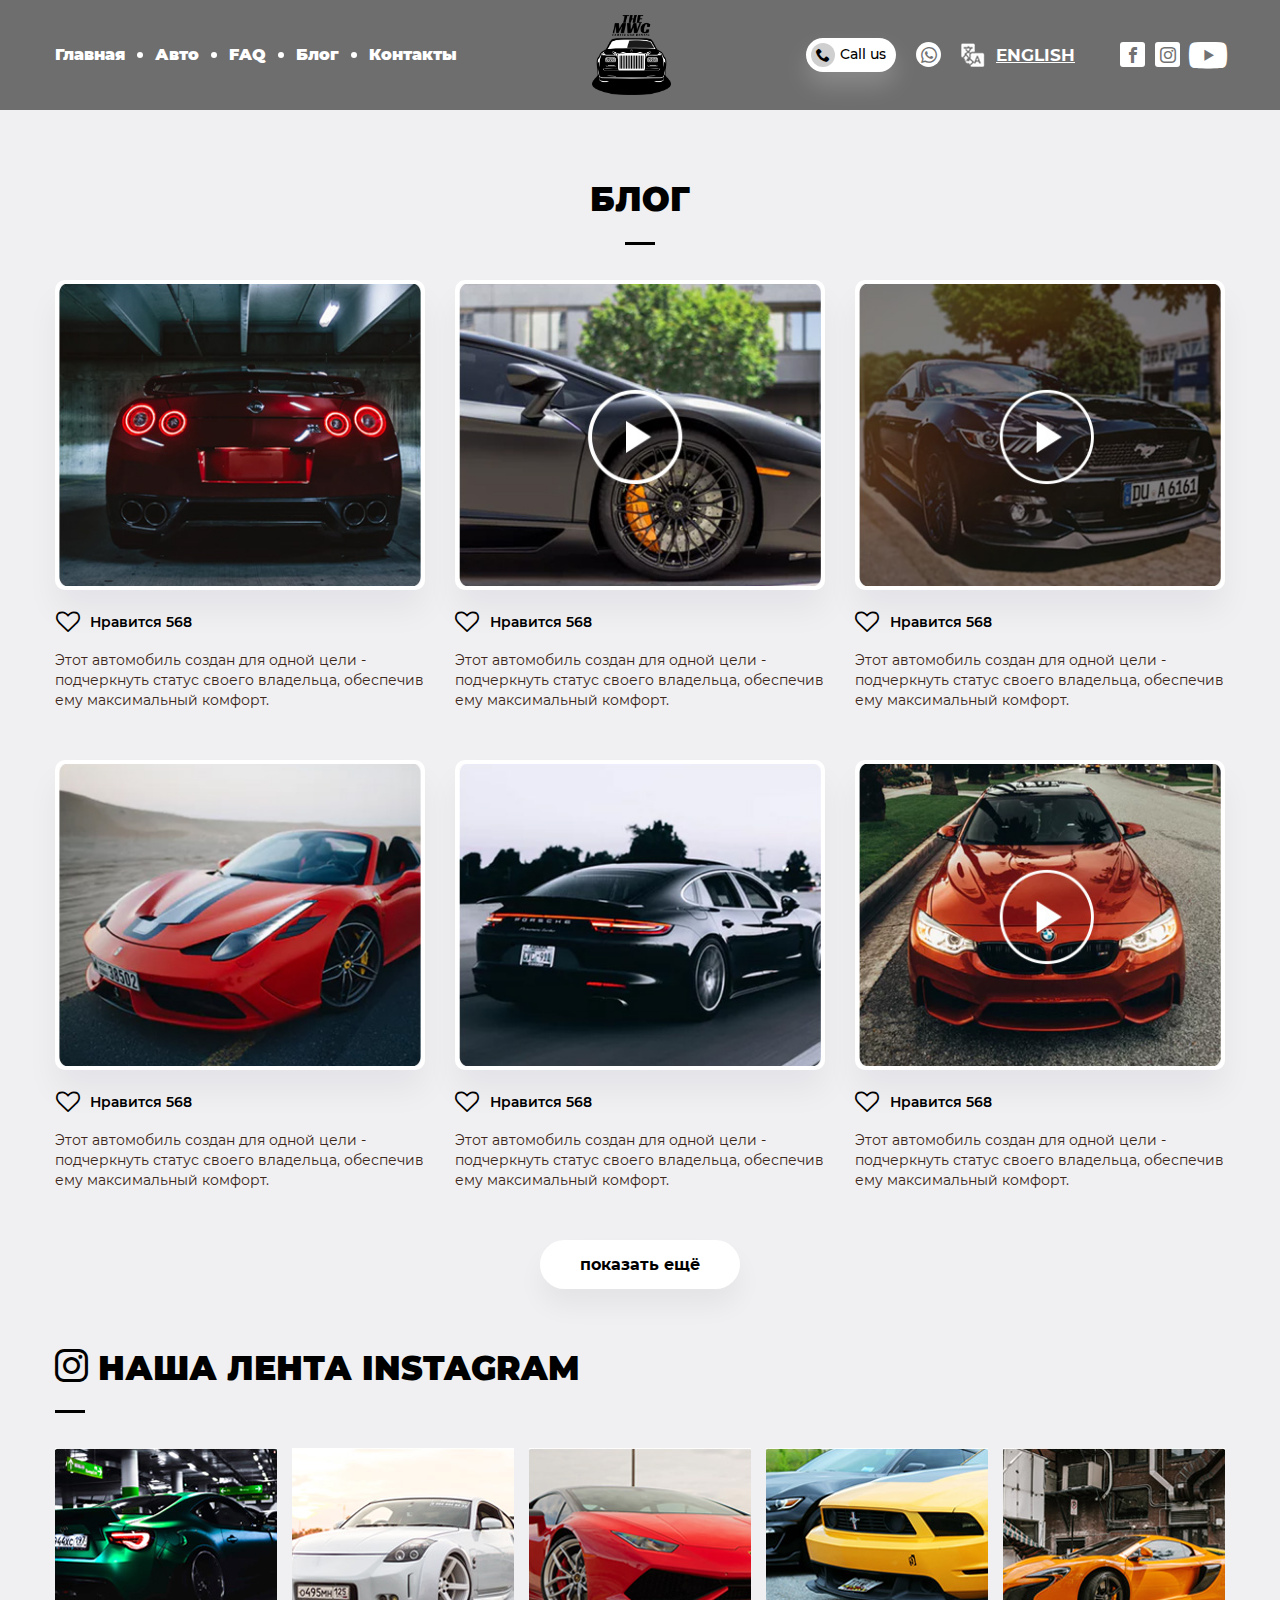
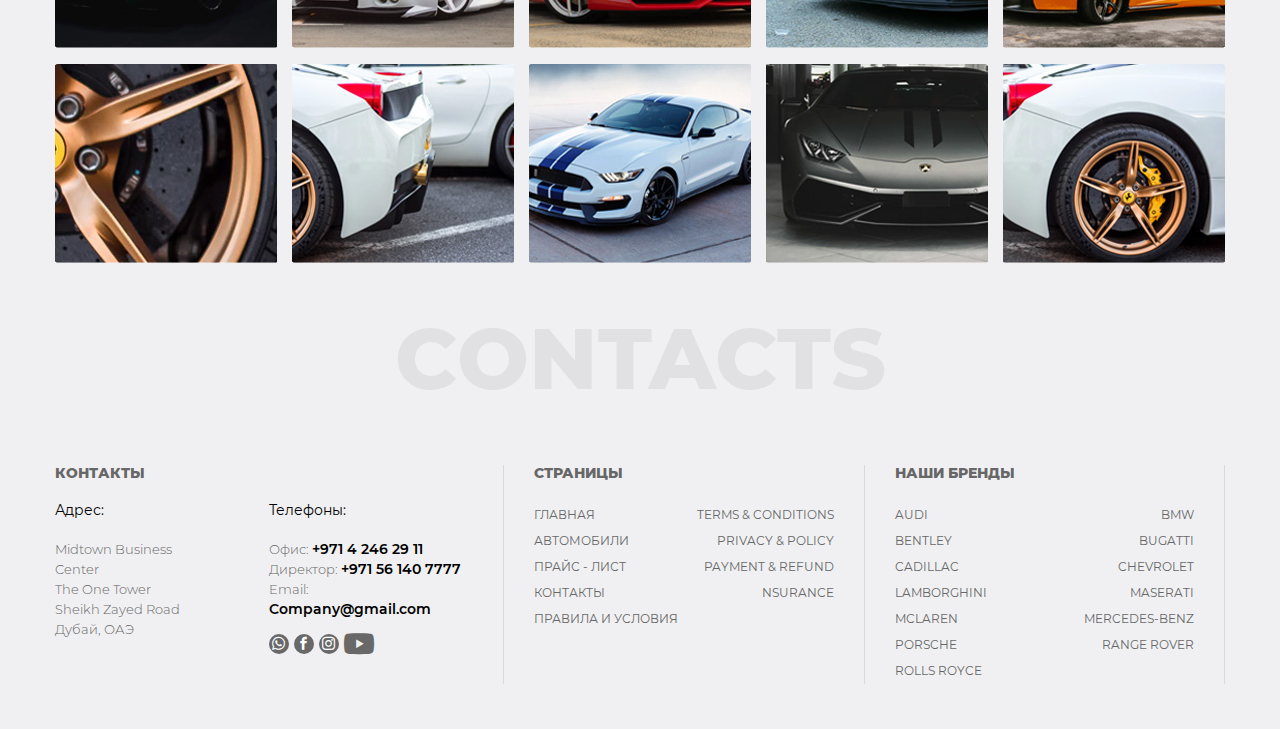
==== commit ae8bdf9c: "card page" ====
--- a/blog.html
+++ b/blog.html
@@ -26,7 +26,8 @@
 	<meta name="msapplication-TileColor" content="#ffffff">
 	<meta name="msapplication-TileImage" content="img/favicon/ms-icon-144x144.png">
 	<meta name="theme-color" content="#ffffff">
-
+	
+	<link rel="stylesheet" href="css/libs.min.css">
 	<link rel="stylesheet" href="css/main.min.css">
 
 	<!--[if IE 9]>
@@ -42,7 +43,7 @@
 </head>
 
 <body>
-	<header id="header" class="header">
+	<header id="header" class="header header-inner">
 		<div class="container">
 			<div class="header-content">
 				<ul class="header-menu">
--- a/css/libs.min.css
+++ b/css/libs.min.css
@@ -0,0 +1 @@
+@charset "UTF-8";html{line-height:1.15;-webkit-text-size-adjust:100%}body{margin:0}h1{font-size:2em;margin:.67em 0}hr{box-sizing:content-box;height:0;overflow:visible}pre{font-family:monospace,monospace;font-size:1em}a{background-color:transparent}abbr[title]{border-bottom:none;text-decoration:underline;text-decoration:underline dotted}b,strong{font-weight:bolder}code,kbd,samp{font-family:monospace,monospace;font-size:1em}small{font-size:80%}sub,sup{font-size:75%;line-height:0;position:relative;vertical-align:baseline}sub{bottom:-.25em}sup{top:-.5em}img{border-style:none}button,input,optgroup,select,textarea{font-family:inherit;font-size:100%;line-height:1.15;margin:0}button,input{overflow:visible}button,select{text-transform:none}[type=button],[type=reset],[type=submit],button{-webkit-appearance:button}[type=button]::-moz-focus-inner,[type=reset]::-moz-focus-inner,[type=submit]::-moz-focus-inner,button::-moz-focus-inner{border-style:none;padding:0}[type=button]:-moz-focusring,[type=reset]:-moz-focusring,[type=submit]:-moz-focusring,button:-moz-focusring{outline:1px dotted ButtonText}fieldset{padding:.35em .75em .625em}legend{box-sizing:border-box;color:inherit;display:table;max-width:100%;padding:0;white-space:normal}progress{vertical-align:baseline}textarea{overflow:auto}[type=checkbox],[type=radio]{box-sizing:border-box;padding:0}[type=number]::-webkit-inner-spin-button,[type=number]::-webkit-outer-spin-button{height:auto}[type=search]{-webkit-appearance:textfield;outline-offset:-2px}[type=search]::-webkit-search-decoration{-webkit-appearance:none}::-webkit-file-upload-button{-webkit-appearance:button;font:inherit}details{display:block}summary{display:list-item}template{display:none}[hidden]{display:none}.ui-helper-hidden{display:none}.ui-helper-hidden-accessible{border:0;clip:rect(0 0 0 0);height:1px;margin:-1px;overflow:hidden;padding:0;position:absolute;width:1px}.ui-helper-reset{margin:0;padding:0;border:0;outline:0;line-height:1.3;text-decoration:none;font-size:100%;list-style:none}.ui-helper-clearfix:after,.ui-helper-clearfix:before{content:"";display:table;border-collapse:collapse}.ui-helper-clearfix:after{clear:both}.ui-helper-zfix{width:100%;height:100%;top:0;left:0;position:absolute;opacity:0;filter:Alpha(Opacity=0)}.ui-front{z-index:100}.ui-state-disabled{cursor:default!important;pointer-events:none}.ui-icon{display:inline-block;vertical-align:middle;margin-top:-.25em;position:relative;text-indent:-99999px;overflow:hidden;background-repeat:no-repeat}.ui-widget-icon-block{left:50%;margin-left:-8px;display:block}.ui-widget-overlay{position:fixed;top:0;left:0;width:100%;height:100%}.ui-accordion .ui-accordion-header{display:block;cursor:pointer;position:relative;margin:2px 0 0 0;padding:.5em .5em .5em .7em;font-size:100%}.ui-accordion .ui-accordion-content{padding:1em 2.2em;border-top:0;overflow:auto}.ui-autocomplete{position:absolute;top:0;left:0;cursor:default}.ui-menu{list-style:none;padding:0;margin:0;display:block;outline:0}.ui-menu .ui-menu{position:absolute}.ui-menu .ui-menu-item{margin:0;cursor:pointer;list-style-image:url([data-uri])}.ui-menu .ui-menu-item-wrapper{position:relative;padding:3px 1em 3px .4em}.ui-menu .ui-menu-divider{margin:5px 0;height:0;font-size:0;line-height:0;border-width:1px 0 0 0}.ui-menu .ui-state-active,.ui-menu .ui-state-focus{margin:-1px}.ui-menu-icons{position:relative}.ui-menu-icons .ui-menu-item-wrapper{padding-left:2em}.ui-menu .ui-icon{position:absolute;top:0;bottom:0;left:.2em;margin:auto 0}.ui-menu .ui-menu-icon{left:auto;right:0}.ui-button{padding:.4em 1em;display:inline-block;position:relative;line-height:normal;margin-right:.1em;cursor:pointer;vertical-align:middle;text-align:center;-webkit-user-select:none;-moz-user-select:none;-ms-user-select:none;user-select:none;overflow:visible}.ui-button,.ui-button:active,.ui-button:hover,.ui-button:link,.ui-button:visited{text-decoration:none}.ui-button-icon-only{width:2em;box-sizing:border-box;text-indent:-9999px;white-space:nowrap}input.ui-button.ui-button-icon-only{text-indent:0}.ui-button-icon-only .ui-icon{position:absolute;top:50%;left:50%;margin-top:-8px;margin-left:-8px}.ui-button.ui-icon-notext .ui-icon{padding:0;width:2.1em;height:2.1em;text-indent:-9999px;white-space:nowrap}input.ui-button.ui-icon-notext .ui-icon{width:auto;height:auto;text-indent:0;white-space:normal;padding:.4em 1em}button.ui-button::-moz-focus-inner,input.ui-button::-moz-focus-inner{border:0;padding:0}.ui-controlgroup{vertical-align:middle;display:inline-block}.ui-controlgroup>.ui-controlgroup-item{float:left;margin-left:0;margin-right:0}.ui-controlgroup>.ui-controlgroup-item.ui-visual-focus,.ui-controlgroup>.ui-controlgroup-item:focus{z-index:9999}.ui-controlgroup-vertical>.ui-controlgroup-item{display:block;float:none;width:100%;margin-top:0;margin-bottom:0;text-align:left}.ui-controlgroup-vertical .ui-controlgroup-item{box-sizing:border-box}.ui-controlgroup .ui-controlgroup-label{padding:.4em 1em}.ui-controlgroup .ui-controlgroup-label span{font-size:80%}.ui-controlgroup-horizontal .ui-controlgroup-label+.ui-controlgroup-item{border-left:none}.ui-controlgroup-vertical .ui-controlgroup-label+.ui-controlgroup-item{border-top:none}.ui-controlgroup-horizontal .ui-controlgroup-label.ui-widget-content{border-right:none}.ui-controlgroup-vertical .ui-controlgroup-label.ui-widget-content{border-bottom:none}.ui-controlgroup-vertical .ui-spinner-input{width:75%;width:calc(100% - 2.4em)}.ui-controlgroup-vertical .ui-spinner .ui-spinner-up{border-top-style:solid}.ui-checkboxradio-label .ui-icon-background{box-shadow:inset 1px 1px 1px #ccc;border-radius:.12em;border:none}.ui-checkboxradio-radio-label .ui-icon-background{width:16px;height:16px;border-radius:1em;overflow:visible;border:none}.ui-checkboxradio-radio-label.ui-checkboxradio-checked .ui-icon,.ui-checkboxradio-radio-label.ui-checkboxradio-checked:hover .ui-icon{background-image:none;width:8px;height:8px;border-width:4px;border-style:solid}.ui-checkboxradio-disabled{pointer-events:none}.ui-datepicker{width:17em;padding:.2em .2em 0;display:none}.ui-datepicker .ui-datepicker-header{position:relative;padding:.2em 0}.ui-datepicker .ui-datepicker-next,.ui-datepicker .ui-datepicker-prev{position:absolute;top:2px;width:1.8em;height:1.8em}.ui-datepicker .ui-datepicker-next-hover,.ui-datepicker .ui-datepicker-prev-hover{top:1px}.ui-datepicker .ui-datepicker-prev{left:2px}.ui-datepicker .ui-datepicker-next{right:2px}.ui-datepicker .ui-datepicker-prev-hover{left:1px}.ui-datepicker .ui-datepicker-next-hover{right:1px}.ui-datepicker .ui-datepicker-next span,.ui-datepicker .ui-datepicker-prev span{display:block;position:absolute;left:50%;margin-left:-8px;top:50%;margin-top:-8px}.ui-datepicker .ui-datepicker-title{margin:0 2.3em;line-height:1.8em;text-align:center}.ui-datepicker .ui-datepicker-title select{font-size:1em;margin:1px 0}.ui-datepicker select.ui-datepicker-month,.ui-datepicker select.ui-datepicker-year{width:45%}.ui-datepicker table{width:100%;font-size:.9em;border-collapse:collapse;margin:0 0 .4em}.ui-datepicker th{padding:.7em .3em;text-align:center;font-weight:700;border:0}.ui-datepicker td{border:0;padding:1px}.ui-datepicker td a,.ui-datepicker td span{display:block;padding:.2em;text-align:right;text-decoration:none}.ui-datepicker .ui-datepicker-buttonpane{background-image:none;margin:.7em 0 0 0;padding:0 .2em;border-left:0;border-right:0;border-bottom:0}.ui-datepicker .ui-datepicker-buttonpane button{float:right;margin:.5em .2em .4em;cursor:pointer;padding:.2em .6em .3em .6em;width:auto;overflow:visible}.ui-datepicker .ui-datepicker-buttonpane button.ui-datepicker-current{float:left}.ui-datepicker.ui-datepicker-multi{width:auto}.ui-datepicker-multi .ui-datepicker-group{float:left}.ui-datepicker-multi .ui-datepicker-group table{width:95%;margin:0 auto .4em}.ui-datepicker-multi-2 .ui-datepicker-group{width:50%}.ui-datepicker-multi-3 .ui-datepicker-group{width:33.3%}.ui-datepicker-multi-4 .ui-datepicker-group{width:25%}.ui-datepicker-multi .ui-datepicker-group-last .ui-datepicker-header,.ui-datepicker-multi .ui-datepicker-group-middle .ui-datepicker-header{border-left-width:0}.ui-datepicker-multi .ui-datepicker-buttonpane{clear:left}.ui-datepicker-row-break{clear:both;width:100%;font-size:0}.ui-datepicker-rtl{direction:rtl}.ui-datepicker-rtl .ui-datepicker-prev{right:2px;left:auto}.ui-datepicker-rtl .ui-datepicker-next{left:2px;right:auto}.ui-datepicker-rtl .ui-datepicker-prev:hover{right:1px;left:auto}.ui-datepicker-rtl .ui-datepicker-next:hover{left:1px;right:auto}.ui-datepicker-rtl .ui-datepicker-buttonpane{clear:right}.ui-datepicker-rtl .ui-datepicker-buttonpane button{float:left}.ui-datepicker-rtl .ui-datepicker-buttonpane button.ui-datepicker-current,.ui-datepicker-rtl .ui-datepicker-group{float:right}.ui-datepicker-rtl .ui-datepicker-group-last .ui-datepicker-header,.ui-datepicker-rtl .ui-datepicker-group-middle .ui-datepicker-header{border-right-width:0;border-left-width:1px}.ui-datepicker .ui-icon{display:block;text-indent:-99999px;overflow:hidden;background-repeat:no-repeat;left:.5em;top:.3em}.ui-dialog{position:absolute;top:0;left:0;padding:.2em;outline:0}.ui-dialog .ui-dialog-titlebar{padding:.4em 1em;position:relative}.ui-dialog .ui-dialog-title{float:left;margin:.1em 0;white-space:nowrap;width:90%;overflow:hidden;text-overflow:ellipsis}.ui-dialog .ui-dialog-titlebar-close{position:absolute;right:.3em;top:50%;width:20px;margin:-10px 0 0 0;padding:1px;height:20px}.ui-dialog .ui-dialog-content{position:relative;border:0;padding:.5em 1em;background:0 0;overflow:auto}.ui-dialog .ui-dialog-buttonpane{text-align:left;border-width:1px 0 0 0;background-image:none;margin-top:.5em;padding:.3em 1em .5em .4em}.ui-dialog .ui-dialog-buttonpane .ui-dialog-buttonset{float:right}.ui-dialog .ui-dialog-buttonpane button{margin:.5em .4em .5em 0;cursor:pointer}.ui-dialog .ui-resizable-n{height:2px;top:0}.ui-dialog .ui-resizable-e{width:2px;right:0}.ui-dialog .ui-resizable-s{height:2px;bottom:0}.ui-dialog .ui-resizable-w{width:2px;left:0}.ui-dialog .ui-resizable-ne,.ui-dialog .ui-resizable-nw,.ui-dialog .ui-resizable-se,.ui-dialog .ui-resizable-sw{width:7px;height:7px}.ui-dialog .ui-resizable-se{right:0;bottom:0}.ui-dialog .ui-resizable-sw{left:0;bottom:0}.ui-dialog .ui-resizable-ne{right:0;top:0}.ui-dialog .ui-resizable-nw{left:0;top:0}.ui-draggable .ui-dialog-titlebar{cursor:move}.ui-draggable-handle{-ms-touch-action:none;touch-action:none}.ui-resizable{position:relative}.ui-resizable-handle{position:absolute;font-size:.1px;display:block;-ms-touch-action:none;touch-action:none}.ui-resizable-autohide .ui-resizable-handle,.ui-resizable-disabled .ui-resizable-handle{display:none}.ui-resizable-n{cursor:n-resize;height:7px;width:100%;top:-5px;left:0}.ui-resizable-s{cursor:s-resize;height:7px;width:100%;bottom:-5px;left:0}.ui-resizable-e{cursor:e-resize;width:7px;right:-5px;top:0;height:100%}.ui-resizable-w{cursor:w-resize;width:7px;left:-5px;top:0;height:100%}.ui-resizable-se{cursor:se-resize;width:12px;height:12px;right:1px;bottom:1px}.ui-resizable-sw{cursor:sw-resize;width:9px;height:9px;left:-5px;bottom:-5px}.ui-resizable-nw{cursor:nw-resize;width:9px;height:9px;left:-5px;top:-5px}.ui-resizable-ne{cursor:ne-resize;width:9px;height:9px;right:-5px;top:-5px}.ui-progressbar{height:2em;text-align:left;overflow:hidden}.ui-progressbar .ui-progressbar-value{margin:-1px;height:100%}.ui-progressbar .ui-progressbar-overlay{background:url([data-uri]);height:100%;opacity:.25}.ui-progressbar-indeterminate .ui-progressbar-value{background-image:none}.ui-selectable{-ms-touch-action:none;touch-action:none}.ui-selectable-helper{position:absolute;z-index:100;border:1px dotted #000}.ui-selectmenu-menu{padding:0;margin:0;position:absolute;top:0;left:0;display:none}.ui-selectmenu-menu .ui-menu{overflow:auto;overflow-x:hidden;padding-bottom:1px}.ui-selectmenu-menu .ui-menu .ui-selectmenu-optgroup{font-size:1em;font-weight:700;line-height:1.5;padding:2px .4em;margin:.5em 0 0 0;height:auto;border:0}.ui-selectmenu-open{display:block}.ui-selectmenu-text{display:block;margin-right:20px;overflow:hidden;text-overflow:ellipsis}.ui-selectmenu-button.ui-button{text-align:left;white-space:nowrap;width:14em}.ui-selectmenu-icon.ui-icon{float:right;margin-top:0}.ui-slider{position:relative;text-align:left}.ui-slider .ui-slider-handle{position:absolute;z-index:2;width:1.2em;height:1.2em;cursor:default;-ms-touch-action:none;touch-action:none}.ui-slider .ui-slider-range{position:absolute;z-index:1;font-size:.7em;display:block;border:0;background-position:0 0}.ui-slider.ui-state-disabled .ui-slider-handle,.ui-slider.ui-state-disabled .ui-slider-range{filter:inherit}.ui-slider-horizontal{height:.8em}.ui-slider-horizontal .ui-slider-handle{top:-.3em;margin-left:-.6em}.ui-slider-horizontal .ui-slider-range{top:0;height:100%}.ui-slider-horizontal .ui-slider-range-min{left:0}.ui-slider-horizontal .ui-slider-range-max{right:0}.ui-slider-vertical{width:.8em;height:100px}.ui-slider-vertical .ui-slider-handle{left:-.3em;margin-left:0;margin-bottom:-.6em}.ui-slider-vertical .ui-slider-range{left:0;width:100%}.ui-slider-vertical .ui-slider-range-min{bottom:0}.ui-slider-vertical .ui-slider-range-max{top:0}.ui-sortable-handle{-ms-touch-action:none;touch-action:none}.ui-spinner{position:relative;display:inline-block;overflow:hidden;padding:0;vertical-align:middle}.ui-spinner-input{border:none;background:0 0;color:inherit;padding:.222em 0;margin:.2em 0;vertical-align:middle;margin-left:.4em;margin-right:2em}.ui-spinner-button{width:1.6em;height:50%;font-size:.5em;padding:0;margin:0;text-align:center;position:absolute;cursor:default;display:block;overflow:hidden;right:0}.ui-spinner a.ui-spinner-button{border-top-style:none;border-bottom-style:none;border-right-style:none}.ui-spinner-up{top:0}.ui-spinner-down{bottom:0}.ui-tabs{position:relative;padding:.2em}.ui-tabs .ui-tabs-nav{margin:0;padding:.2em .2em 0}.ui-tabs .ui-tabs-nav li{list-style:none;float:left;position:relative;top:0;margin:1px .2em 0 0;border-bottom-width:0;padding:0;white-space:nowrap}.ui-tabs .ui-tabs-nav .ui-tabs-anchor{float:left;padding:.5em 1em;text-decoration:none}.ui-tabs .ui-tabs-nav li.ui-tabs-active{margin-bottom:-1px;padding-bottom:1px}.ui-tabs .ui-tabs-nav li.ui-state-disabled .ui-tabs-anchor,.ui-tabs .ui-tabs-nav li.ui-tabs-active .ui-tabs-anchor,.ui-tabs .ui-tabs-nav li.ui-tabs-loading .ui-tabs-anchor{cursor:text}.ui-tabs-collapsible .ui-tabs-nav li.ui-tabs-active .ui-tabs-anchor{cursor:pointer}.ui-tabs .ui-tabs-panel{display:block;border-width:0;padding:1em 1.4em;background:0 0}.ui-tooltip{padding:8px;position:absolute;z-index:9999;max-width:300px}body .ui-tooltip{border-width:2px}.ui-widget{font-family:Arial,Helvetica,sans-serif;font-size:1em}.ui-widget .ui-widget{font-size:1em}.ui-widget button,.ui-widget input,.ui-widget select,.ui-widget textarea{font-family:Arial,Helvetica,sans-serif;font-size:1em}.ui-widget.ui-widget-content{border:1px solid #c5c5c5}.ui-widget-content{border:1px solid #ddd;background:#fff;color:#333}.ui-widget-content a{color:#333}.ui-widget-header{border:1px solid #ddd;background:#e9e9e9;color:#333;font-weight:700}.ui-widget-header a{color:#333}.ui-button,.ui-state-default,.ui-widget-content .ui-state-default,.ui-widget-header .ui-state-default,html .ui-button.ui-state-disabled:active,html .ui-button.ui-state-disabled:hover{border:1px solid #c5c5c5;background:#f6f6f6;font-weight:400;color:#454545}.ui-button,.ui-state-default a,.ui-state-default a:link,.ui-state-default a:visited,a.ui-button,a:link.ui-button,a:visited.ui-button{color:#454545;text-decoration:none}.ui-button:focus,.ui-button:hover,.ui-state-focus,.ui-state-hover,.ui-widget-content .ui-state-focus,.ui-widget-content .ui-state-hover,.ui-widget-header .ui-state-focus,.ui-widget-header .ui-state-hover{border:1px solid #ccc;background:#ededed;font-weight:400;color:#2b2b2b}.ui-state-focus a,.ui-state-focus a:hover,.ui-state-focus a:link,.ui-state-focus a:visited,.ui-state-hover a,.ui-state-hover a:hover,.ui-state-hover a:link,.ui-state-hover a:visited,a.ui-button:focus,a.ui-button:hover{color:#2b2b2b;text-decoration:none}.ui-visual-focus{box-shadow:0 0 3px 1px #5e9ed6}.ui-button.ui-state-active:hover,.ui-button:active,.ui-state-active,.ui-widget-content .ui-state-active,.ui-widget-header .ui-state-active,a.ui-button:active{border:1px solid #003eff;background:#007fff;font-weight:400;color:#fff}.ui-icon-background,.ui-state-active .ui-icon-background{border:#003eff;background-color:#fff}.ui-state-active a,.ui-state-active a:link,.ui-state-active a:visited{color:#fff;text-decoration:none}.ui-state-highlight,.ui-widget-content .ui-state-highlight,.ui-widget-header .ui-state-highlight{border:1px solid #dad55e;background:#fffa90;color:#777620}.ui-state-checked{border:1px solid #dad55e;background:#fffa90}.ui-state-highlight a,.ui-widget-content .ui-state-highlight a,.ui-widget-header .ui-state-highlight a{color:#777620}.ui-state-error,.ui-widget-content .ui-state-error,.ui-widget-header .ui-state-error{border:1px solid #f1a899;background:#fddfdf;color:#5f3f3f}.ui-state-error a,.ui-widget-content .ui-state-error a,.ui-widget-header .ui-state-error a{color:#5f3f3f}.ui-state-error-text,.ui-widget-content .ui-state-error-text,.ui-widget-header .ui-state-error-text{color:#5f3f3f}.ui-priority-primary,.ui-widget-content .ui-priority-primary,.ui-widget-header .ui-priority-primary{font-weight:700}.ui-priority-secondary,.ui-widget-content .ui-priority-secondary,.ui-widget-header .ui-priority-secondary{opacity:.7;filter:Alpha(Opacity=70);font-weight:400}.ui-state-disabled,.ui-widget-content .ui-state-disabled,.ui-widget-header .ui-state-disabled{opacity:.35;filter:Alpha(Opacity=35);background-image:none}.ui-state-disabled .ui-icon{filter:Alpha(Opacity=35)}.ui-icon{width:16px;height:16px}.ui-icon,.ui-widget-content .ui-icon{background-image:url(../libs/jquery/dist/images/ui-icons_444444_256x240.png)}.ui-widget-header .ui-icon{background-image:url(../libs/jquery/dist/images/ui-icons_444444_256x240.png)}.ui-button:focus .ui-icon,.ui-button:hover .ui-icon,.ui-state-focus .ui-icon,.ui-state-hover .ui-icon{background-image:url(../libs/jquery/dist/images/ui-icons_555555_256x240.png)}.ui-button:active .ui-icon,.ui-state-active .ui-icon{background-image:url(../libs/jquery/dist/images/ui-icons_ffffff_256x240.png)}.ui-button .ui-state-highlight.ui-icon,.ui-state-highlight .ui-icon{background-image:url(../libs/jquery/dist/images/ui-icons_777620_256x240.png)}.ui-state-error .ui-icon,.ui-state-error-text .ui-icon{background-image:url(../libs/jquery/dist/images/ui-icons_cc0000_256x240.png)}.ui-button .ui-icon{background-image:url(../libs/jquery/dist/images/ui-icons_777777_256x240.png)}.ui-icon-blank{background-position:16px 16px}.ui-icon-caret-1-n{background-position:0 0}.ui-icon-caret-1-ne{background-position:-16px 0}.ui-icon-caret-1-e{background-position:-32px 0}.ui-icon-caret-1-se{background-position:-48px 0}.ui-icon-caret-1-s{background-position:-65px 0}.ui-icon-caret-1-sw{background-position:-80px 0}.ui-icon-caret-1-w{background-position:-96px 0}.ui-icon-caret-1-nw{background-position:-112px 0}.ui-icon-caret-2-n-s{background-position:-128px 0}.ui-icon-caret-2-e-w{background-position:-144px 0}.ui-icon-triangle-1-n{background-position:0 -16px}.ui-icon-triangle-1-ne{background-position:-16px -16px}.ui-icon-triangle-1-e{background-position:-32px -16px}.ui-icon-triangle-1-se{background-position:-48px -16px}.ui-icon-triangle-1-s{background-position:-65px -16px}.ui-icon-triangle-1-sw{background-position:-80px -16px}.ui-icon-triangle-1-w{background-position:-96px -16px}.ui-icon-triangle-1-nw{background-position:-112px -16px}.ui-icon-triangle-2-n-s{background-position:-128px -16px}.ui-icon-triangle-2-e-w{background-position:-144px -16px}.ui-icon-arrow-1-n{background-position:0 -32px}.ui-icon-arrow-1-ne{background-position:-16px -32px}.ui-icon-arrow-1-e{background-position:-32px -32px}.ui-icon-arrow-1-se{background-position:-48px -32px}.ui-icon-arrow-1-s{background-position:-65px -32px}.ui-icon-arrow-1-sw{background-position:-80px -32px}.ui-icon-arrow-1-w{background-position:-96px -32px}.ui-icon-arrow-1-nw{background-position:-112px -32px}.ui-icon-arrow-2-n-s{background-position:-128px -32px}.ui-icon-arrow-2-ne-sw{background-position:-144px -32px}.ui-icon-arrow-2-e-w{background-position:-160px -32px}.ui-icon-arrow-2-se-nw{background-position:-176px -32px}.ui-icon-arrowstop-1-n{background-position:-192px -32px}.ui-icon-arrowstop-1-e{background-position:-208px -32px}.ui-icon-arrowstop-1-s{background-position:-224px -32px}.ui-icon-arrowstop-1-w{background-position:-240px -32px}.ui-icon-arrowthick-1-n{background-position:1px -48px}.ui-icon-arrowthick-1-ne{background-position:-16px -48px}.ui-icon-arrowthick-1-e{background-position:-32px -48px}.ui-icon-arrowthick-1-se{background-position:-48px -48px}.ui-icon-arrowthick-1-s{background-position:-64px -48px}.ui-icon-arrowthick-1-sw{background-position:-80px -48px}.ui-icon-arrowthick-1-w{background-position:-96px -48px}.ui-icon-arrowthick-1-nw{background-position:-112px -48px}.ui-icon-arrowthick-2-n-s{background-position:-128px -48px}.ui-icon-arrowthick-2-ne-sw{background-position:-144px -48px}.ui-icon-arrowthick-2-e-w{background-position:-160px -48px}.ui-icon-arrowthick-2-se-nw{background-position:-176px -48px}.ui-icon-arrowthickstop-1-n{background-position:-192px -48px}.ui-icon-arrowthickstop-1-e{background-position:-208px -48px}.ui-icon-arrowthickstop-1-s{background-position:-224px -48px}.ui-icon-arrowthickstop-1-w{background-position:-240px -48px}.ui-icon-arrowreturnthick-1-w{background-position:0 -64px}.ui-icon-arrowreturnthick-1-n{background-position:-16px -64px}.ui-icon-arrowreturnthick-1-e{background-position:-32px -64px}.ui-icon-arrowreturnthick-1-s{background-position:-48px -64px}.ui-icon-arrowreturn-1-w{background-position:-64px -64px}.ui-icon-arrowreturn-1-n{background-position:-80px -64px}.ui-icon-arrowreturn-1-e{background-position:-96px -64px}.ui-icon-arrowreturn-1-s{background-position:-112px -64px}.ui-icon-arrowrefresh-1-w{background-position:-128px -64px}.ui-icon-arrowrefresh-1-n{background-position:-144px -64px}.ui-icon-arrowrefresh-1-e{background-position:-160px -64px}.ui-icon-arrowrefresh-1-s{background-position:-176px -64px}.ui-icon-arrow-4{background-position:0 -80px}.ui-icon-arrow-4-diag{background-position:-16px -80px}.ui-icon-extlink{background-position:-32px -80px}.ui-icon-newwin{background-position:-48px -80px}.ui-icon-refresh{background-position:-64px -80px}.ui-icon-shuffle{background-position:-80px -80px}.ui-icon-transfer-e-w{background-position:-96px -80px}.ui-icon-transferthick-e-w{background-position:-112px -80px}.ui-icon-folder-collapsed{background-position:0 -96px}.ui-icon-folder-open{background-position:-16px -96px}.ui-icon-document{background-position:-32px -96px}.ui-icon-document-b{background-position:-48px -96px}.ui-icon-note{background-position:-64px -96px}.ui-icon-mail-closed{background-position:-80px -96px}.ui-icon-mail-open{background-position:-96px -96px}.ui-icon-suitcase{background-position:-112px -96px}.ui-icon-comment{background-position:-128px -96px}.ui-icon-person{background-position:-144px -96px}.ui-icon-print{background-position:-160px -96px}.ui-icon-trash{background-position:-176px -96px}.ui-icon-locked{background-position:-192px -96px}.ui-icon-unlocked{background-position:-208px -96px}.ui-icon-bookmark{background-position:-224px -96px}.ui-icon-tag{background-position:-240px -96px}.ui-icon-home{background-position:0 -112px}.ui-icon-flag{background-position:-16px -112px}.ui-icon-calendar{background-position:-32px -112px}.ui-icon-cart{background-position:-48px -112px}.ui-icon-pencil{background-position:-64px -112px}.ui-icon-clock{background-position:-80px -112px}.ui-icon-disk{background-position:-96px -112px}.ui-icon-calculator{background-position:-112px -112px}.ui-icon-zoomin{background-position:-128px -112px}.ui-icon-zoomout{background-position:-144px -112px}.ui-icon-search{background-position:-160px -112px}.ui-icon-wrench{background-position:-176px -112px}.ui-icon-gear{background-position:-192px -112px}.ui-icon-heart{background-position:-208px -112px}.ui-icon-star{background-position:-224px -112px}.ui-icon-link{background-position:-240px -112px}.ui-icon-cancel{background-position:0 -128px}.ui-icon-plus{background-position:-16px -128px}.ui-icon-plusthick{background-position:-32px -128px}.ui-icon-minus{background-position:-48px -128px}.ui-icon-minusthick{background-position:-64px -128px}.ui-icon-close{background-position:-80px -128px}.ui-icon-closethick{background-position:-96px -128px}.ui-icon-key{background-position:-112px -128px}.ui-icon-lightbulb{background-position:-128px -128px}.ui-icon-scissors{background-position:-144px -128px}.ui-icon-clipboard{background-position:-160px -128px}.ui-icon-copy{background-position:-176px -128px}.ui-icon-contact{background-position:-192px -128px}.ui-icon-image{background-position:-208px -128px}.ui-icon-video{background-position:-224px -128px}.ui-icon-script{background-position:-240px -128px}.ui-icon-alert{background-position:0 -144px}.ui-icon-info{background-position:-16px -144px}.ui-icon-notice{background-position:-32px -144px}.ui-icon-help{background-position:-48px -144px}.ui-icon-check{background-position:-64px -144px}.ui-icon-bullet{background-position:-80px -144px}.ui-icon-radio-on{background-position:-96px -144px}.ui-icon-radio-off{background-position:-112px -144px}.ui-icon-pin-w{background-position:-128px -144px}.ui-icon-pin-s{background-position:-144px -144px}.ui-icon-play{background-position:0 -160px}.ui-icon-pause{background-position:-16px -160px}.ui-icon-seek-next{background-position:-32px -160px}.ui-icon-seek-prev{background-position:-48px -160px}.ui-icon-seek-end{background-position:-64px -160px}.ui-icon-seek-start{background-position:-80px -160px}.ui-icon-seek-first{background-position:-80px -160px}.ui-icon-stop{background-position:-96px -160px}.ui-icon-eject{background-position:-112px -160px}.ui-icon-volume-off{background-position:-128px -160px}.ui-icon-volume-on{background-position:-144px -160px}.ui-icon-power{background-position:0 -176px}.ui-icon-signal-diag{background-position:-16px -176px}.ui-icon-signal{background-position:-32px -176px}.ui-icon-battery-0{background-position:-48px -176px}.ui-icon-battery-1{background-position:-64px -176px}.ui-icon-battery-2{background-position:-80px -176px}.ui-icon-battery-3{background-position:-96px -176px}.ui-icon-circle-plus{background-position:0 -192px}.ui-icon-circle-minus{background-position:-16px -192px}.ui-icon-circle-close{background-position:-32px -192px}.ui-icon-circle-triangle-e{background-position:-48px -192px}.ui-icon-circle-triangle-s{background-position:-64px -192px}.ui-icon-circle-triangle-w{background-position:-80px -192px}.ui-icon-circle-triangle-n{background-position:-96px -192px}.ui-icon-circle-arrow-e{background-position:-112px -192px}.ui-icon-circle-arrow-s{background-position:-128px -192px}.ui-icon-circle-arrow-w{background-position:-144px -192px}.ui-icon-circle-arrow-n{background-position:-160px -192px}.ui-icon-circle-zoomin{background-position:-176px -192px}.ui-icon-circle-zoomout{background-position:-192px -192px}.ui-icon-circle-check{background-position:-208px -192px}.ui-icon-circlesmall-plus{background-position:0 -208px}.ui-icon-circlesmall-minus{background-position:-16px -208px}.ui-icon-circlesmall-close{background-position:-32px -208px}.ui-icon-squaresmall-plus{background-position:-48px -208px}.ui-icon-squaresmall-minus{background-position:-64px -208px}.ui-icon-squaresmall-close{background-position:-80px -208px}.ui-icon-grip-dotted-vertical{background-position:0 -224px}.ui-icon-grip-dotted-horizontal{background-position:-16px -224px}.ui-icon-grip-solid-vertical{background-position:-32px -224px}.ui-icon-grip-solid-horizontal{background-position:-48px -224px}.ui-icon-gripsmall-diagonal-se{background-position:-64px -224px}.ui-icon-grip-diagonal-se{background-position:-80px -224px}.ui-corner-all,.ui-corner-left,.ui-corner-tl,.ui-corner-top{border-top-left-radius:3px}.ui-corner-all,.ui-corner-right,.ui-corner-top,.ui-corner-tr{border-top-right-radius:3px}.ui-corner-all,.ui-corner-bl,.ui-corner-bottom,.ui-corner-left{border-bottom-left-radius:3px}.ui-corner-all,.ui-corner-bottom,.ui-corner-br,.ui-corner-right{border-bottom-right-radius:3px}.ui-widget-overlay{background:#aaa;opacity:.003;filter:Alpha(Opacity=.3)}.ui-widget-shadow{-webkit-box-shadow:0 0 5px #666;box-shadow:0 0 5px #666}@font-face{font-family:icomoon;src:url(../libs/icomoon/fonts/icomoon.eot?n08lk8);src:url(../libs/icomoon/fonts/icomoon.eot?n08lk8#iefix) format('embedded-opentype'),url(../libs/icomoon/fonts/icomoon.ttf?n08lk8) format('truetype'),url(../libs/icomoon/fonts/icomoon.woff?n08lk8) format('woff'),url(../libs/icomoon/fonts/icomoon.svg?n08lk8#icomoon) format('svg');font-weight:400;font-style:normal}[class*=" icon-"],[class^=icon-]{font-family:icomoon!important;speak:none;font-style:normal;font-weight:400;font-variant:normal;text-transform:none;line-height:1;-webkit-font-smoothing:antialiased;-moz-osx-font-smoothing:grayscale}.icon-heart:before{content:"\f004"}.icon-heart-o:before{content:"\f08a"}.icon-language:before{content:"\f1ab"}.icon-arrow_back:before{content:"\e5c4"}.icon-arrow_downward:before{content:"\e5db"}.icon-arrow_drop_down:before{content:"\e5c5"}.icon-arrow_drop_up:before{content:"\e5c7"}.icon-arrow_forward:before{content:"\e5c8"}.icon-arrow_upward:before{content:"\e5d8"}.icon-phone1:before{content:"\e0cd"}.icon-check:before{content:"\e5ca"}.icon-navigate_before:before{content:"\e408"}.icon-navigate_next:before{content:"\e409"}.icon-close:before{content:"\e5cd"}.icon-directions_car:before{content:"\e531"}.icon-expand_less:before{content:"\e5ce"}.icon-expand_more:before{content:"\e5cf"}.icon-youtube:before{content:"\e900"}.icon-phone:before{content:"\e942"}.icon-users:before{content:"\e972"}.icon-facebook:before{content:"\ea90"}.icon-instagram:before{content:"\ea92"}.icon-whatsapp:before{content:"\ea93"}.owl-carousel,.owl-carousel .owl-item{-webkit-tap-highlight-color:transparent;position:relative}.owl-carousel{display:none;width:100%;z-index:1}.owl-carousel .owl-stage{position:relative;-ms-touch-action:pan-Y;touch-action:manipulation;-moz-backface-visibility:hidden}.owl-carousel .owl-stage:after{content:".";display:block;clear:both;visibility:hidden;line-height:0;height:0}.owl-carousel .owl-stage-outer{position:relative;overflow:hidden;-webkit-transform:translate3d(0,0,0)}.owl-carousel .owl-item,.owl-carousel .owl-wrapper{-webkit-backface-visibility:hidden;-moz-backface-visibility:hidden;-ms-backface-visibility:hidden;-webkit-transform:translate3d(0,0,0);-moz-transform:translate3d(0,0,0);-ms-transform:translate3d(0,0,0)}.owl-carousel .owl-item{min-height:1px;float:left;-webkit-backface-visibility:hidden;-webkit-touch-callout:none}.owl-carousel .owl-item img{display:block;width:100%}.owl-carousel .owl-dots.disabled,.owl-carousel .owl-nav.disabled{display:none}.no-js .owl-carousel,.owl-carousel.owl-loaded{display:block}.owl-carousel .owl-dot,.owl-carousel .owl-nav .owl-next,.owl-carousel .owl-nav .owl-prev{cursor:pointer;-webkit-user-select:none;-khtml-user-select:none;-moz-user-select:none;-ms-user-select:none;user-select:none}.owl-carousel .owl-nav button.owl-next,.owl-carousel .owl-nav button.owl-prev,.owl-carousel button.owl-dot{background:0 0;color:inherit;border:none;padding:0!important;font:inherit}.owl-carousel.owl-loading{opacity:0;display:block}.owl-carousel.owl-hidden{opacity:0}.owl-carousel.owl-refresh .owl-item{visibility:hidden}.owl-carousel.owl-drag .owl-item{-ms-touch-action:pan-y;touch-action:pan-y;-webkit-user-select:none;-moz-user-select:none;-ms-user-select:none;user-select:none}.owl-carousel.owl-grab{cursor:move;cursor:grab}.owl-carousel.owl-rtl{direction:rtl}.owl-carousel.owl-rtl .owl-item{float:right}.owl-carousel .animated{animation-duration:1s;animation-fill-mode:both}.owl-carousel .owl-animated-in{z-index:0}.owl-carousel .owl-animated-out{z-index:1}.owl-carousel .fadeOut{animation-name:fadeOut}@keyframes fadeOut{0%{opacity:1}100%{opacity:0}}.owl-height{transition:height .5s ease-in-out}.owl-carousel .owl-item .owl-lazy{opacity:0;transition:opacity .4s ease}.owl-carousel .owl-item .owl-lazy:not([src]),.owl-carousel .owl-item .owl-lazy[src^=""]{max-height:0}.owl-carousel .owl-item img.owl-lazy{transform-style:preserve-3d}.owl-carousel .owl-video-wrapper{position:relative;height:100%;background:#000}.owl-carousel .owl-video-play-icon{position:absolute;height:80px;width:80px;left:50%;top:50%;margin-left:-40px;margin-top:-40px;background:url(../libs/owl.carousel/owl.video.play.png) no-repeat;cursor:pointer;z-index:1;-webkit-backface-visibility:hidden;transition:transform .1s ease}.owl-carousel .owl-video-play-icon:hover{-ms-transform:scale(1.3,1.3);transform:scale(1.3,1.3)}.owl-carousel .owl-video-playing .owl-video-play-icon,.owl-carousel .owl-video-playing .owl-video-tn{display:none}.owl-carousel .owl-video-tn{opacity:0;height:100%;background-position:center center;background-repeat:no-repeat;background-size:contain;transition:opacity .4s ease}.owl-carousel .owl-video-frame{position:relative;z-index:1;height:100%;width:100%}.select2-container{box-sizing:border-box;display:inline-block;margin:0;position:relative;vertical-align:middle}.select2-container .select2-selection--single{box-sizing:border-box;cursor:pointer;display:block;height:28px;user-select:none;-webkit-user-select:none}.select2-container .select2-selection--single .select2-selection__rendered{display:block;padding-left:8px;padding-right:20px;overflow:hidden;text-overflow:ellipsis;white-space:nowrap}.select2-container .select2-selection--single .select2-selection__clear{position:relative}.select2-container[dir=rtl] .select2-selection--single .select2-selection__rendered{padding-right:8px;padding-left:20px}.select2-container .select2-selection--multiple{box-sizing:border-box;cursor:pointer;display:block;min-height:32px;user-select:none;-webkit-user-select:none}.select2-container .select2-selection--multiple .select2-selection__rendered{display:inline-block;overflow:hidden;padding-left:8px;text-overflow:ellipsis;white-space:nowrap}.select2-container .select2-search--inline{float:left}.select2-container .select2-search--inline .select2-search__field{box-sizing:border-box;border:none;font-size:100%;margin-top:5px;padding:0}.select2-container .select2-search--inline .select2-search__field::-webkit-search-cancel-button{-webkit-appearance:none}.select2-dropdown{background-color:#fff;border:1px solid #aaa;border-radius:4px;box-sizing:border-box;display:block;position:absolute;left:-100000px;width:100%;z-index:1051}.select2-results{display:block}.select2-results__options{list-style:none;margin:0;padding:0}.select2-results__option{padding:6px;user-select:none;-webkit-user-select:none}.select2-results__option[aria-selected]{cursor:pointer}.select2-container--open .select2-dropdown{left:0}.select2-container--open .select2-dropdown--above{border-bottom:none;border-bottom-left-radius:0;border-bottom-right-radius:0}.select2-container--open .select2-dropdown--below{border-top:none;border-top-left-radius:0;border-top-right-radius:0}.select2-search--dropdown{display:block;padding:4px}.select2-search--dropdown .select2-search__field{padding:4px;width:100%;box-sizing:border-box}.select2-search--dropdown .select2-search__field::-webkit-search-cancel-button{-webkit-appearance:none}.select2-search--dropdown.select2-search--hide{display:none}.select2-close-mask{border:0;margin:0;padding:0;display:block;position:fixed;left:0;top:0;min-height:100%;min-width:100%;height:auto;width:auto;opacity:0;z-index:99;background-color:#fff}.select2-hidden-accessible{border:0!important;clip:rect(0 0 0 0)!important;-webkit-clip-path:inset(50%)!important;clip-path:inset(50%)!important;height:1px!important;overflow:hidden!important;padding:0!important;position:absolute!important;width:1px!important;white-space:nowrap!important}.select2-container--default .select2-selection--single{background-color:#fff;border:1px solid #aaa;border-radius:4px}.select2-container--default .select2-selection--single .select2-selection__rendered{color:#444;line-height:28px}.select2-container--default .select2-selection--single .select2-selection__clear{cursor:pointer;float:right;font-weight:700}.select2-container--default .select2-selection--single .select2-selection__placeholder{color:#999}.select2-container--default .select2-selection--single .select2-selection__arrow{height:26px;position:absolute;top:1px;right:1px;width:20px}.select2-container--default .select2-selection--single .select2-selection__arrow b{border-color:#888 transparent transparent transparent;border-style:solid;border-width:5px 4px 0 4px;height:0;left:50%;margin-left:-4px;margin-top:-2px;position:absolute;top:50%;width:0}.select2-container--default[dir=rtl] .select2-selection--single .select2-selection__clear{float:left}.select2-container--default[dir=rtl] .select2-selection--single .select2-selection__arrow{left:1px;right:auto}.select2-container--default.select2-container--disabled .select2-selection--single{background-color:#eee;cursor:default}.select2-container--default.select2-container--disabled .select2-selection--single .select2-selection__clear{display:none}.select2-container--default.select2-container--open .select2-selection--single .select2-selection__arrow b{border-color:transparent transparent #888 transparent;border-width:0 4px 5px 4px}.select2-container--default .select2-selection--multiple{background-color:#fff;border:1px solid #aaa;border-radius:4px;cursor:text}.select2-container--default .select2-selection--multiple .select2-selection__rendered{box-sizing:border-box;list-style:none;margin:0;padding:0 5px;width:100%}.select2-container--default .select2-selection--multiple .select2-selection__rendered li{list-style:none}.select2-container--default .select2-selection--multiple .select2-selection__placeholder{color:#999;margin-top:5px;float:left}.select2-container--default .select2-selection--multiple .select2-selection__clear{cursor:pointer;float:right;font-weight:700;margin-top:5px;margin-right:10px}.select2-container--default .select2-selection--multiple .select2-selection__choice{background-color:#e4e4e4;border:1px solid #aaa;border-radius:4px;cursor:default;float:left;margin-right:5px;margin-top:5px;padding:0 5px}.select2-container--default .select2-selection--multiple .select2-selection__choice__remove{color:#999;cursor:pointer;display:inline-block;font-weight:700;margin-right:2px}.select2-container--default .select2-selection--multiple .select2-selection__choice__remove:hover{color:#333}.select2-container--default[dir=rtl] .select2-selection--multiple .select2-search--inline,.select2-container--default[dir=rtl] .select2-selection--multiple .select2-selection__choice,.select2-container--default[dir=rtl] .select2-selection--multiple .select2-selection__placeholder{float:right}.select2-container--default[dir=rtl] .select2-selection--multiple .select2-selection__choice{margin-left:5px;margin-right:auto}.select2-container--default[dir=rtl] .select2-selection--multiple .select2-selection__choice__remove{margin-left:2px;margin-right:auto}.select2-container--default.select2-container--focus .select2-selection--multiple{border:solid #000 1px;outline:0}.select2-container--default.select2-container--disabled .select2-selection--multiple{background-color:#eee;cursor:default}.select2-container--default.select2-container--disabled .select2-selection__choice__remove{display:none}.select2-container--default.select2-container--open.select2-container--above .select2-selection--multiple,.select2-container--default.select2-container--open.select2-container--above .select2-selection--single{border-top-left-radius:0;border-top-right-radius:0}.select2-container--default.select2-container--open.select2-container--below .select2-selection--multiple,.select2-container--default.select2-container--open.select2-container--below .select2-selection--single{border-bottom-left-radius:0;border-bottom-right-radius:0}.select2-container--default .select2-search--dropdown .select2-search__field{border:1px solid #aaa}.select2-container--default .select2-search--inline .select2-search__field{background:0 0;border:none;outline:0;box-shadow:none;-webkit-appearance:textfield}.select2-container--default .select2-results>.select2-results__options{max-height:200px;overflow-y:auto}.select2-container--default .select2-results__option[role=group]{padding:0}.select2-container--default .select2-results__option[aria-disabled=true]{color:#999}.select2-container--default .select2-results__option[aria-selected=true]{background-color:#ddd}.select2-container--default .select2-results__option .select2-results__option{padding-left:1em}.select2-container--default .select2-results__option .select2-results__option .select2-results__group{padding-left:0}.select2-container--default .select2-results__option .select2-results__option .select2-results__option{margin-left:-1em;padding-left:2em}.select2-container--default .select2-results__option .select2-results__option .select2-results__option .select2-results__option{margin-left:-2em;padding-left:3em}.select2-container--default .select2-results__option .select2-results__option .select2-results__option .select2-results__option .select2-results__option{margin-left:-3em;padding-left:4em}.select2-container--default .select2-results__option .select2-results__option .select2-results__option .select2-results__option .select2-results__option .select2-results__option{margin-left:-4em;padding-left:5em}.select2-container--default .select2-results__option .select2-results__option .select2-results__option .select2-results__option .select2-results__option .select2-results__option .select2-results__option{margin-left:-5em;padding-left:6em}.select2-container--default .select2-results__option--highlighted[aria-selected]{background-color:#5897fb;color:#fff}.select2-container--default .select2-results__group{cursor:default;display:block;padding:6px}.select2-container--classic .select2-selection--single{background-color:#f7f7f7;border:1px solid #aaa;border-radius:4px;outline:0;background-image:-webkit-linear-gradient(top,#fff 50%,#eee 100%);background-image:-o-linear-gradient(top,#fff 50%,#eee 100%);background-image:linear-gradient(to bottom,#fff 50%,#eee 100%);background-repeat:repeat-x}.select2-container--classic .select2-selection--single:focus{border:1px solid #5897fb}.select2-container--classic .select2-selection--single .select2-selection__rendered{color:#444;line-height:28px}.select2-container--classic .select2-selection--single .select2-selection__clear{cursor:pointer;float:right;font-weight:700;margin-right:10px}.select2-container--classic .select2-selection--single .select2-selection__placeholder{color:#999}.select2-container--classic .select2-selection--single .select2-selection__arrow{background-color:#ddd;border:none;border-left:1px solid #aaa;border-top-right-radius:4px;border-bottom-right-radius:4px;height:26px;position:absolute;top:1px;right:1px;width:20px;background-image:-webkit-linear-gradient(top,#eee 50%,#ccc 100%);background-image:-o-linear-gradient(top,#eee 50%,#ccc 100%);background-image:linear-gradient(to bottom,#eee 50%,#ccc 100%);background-repeat:repeat-x}.select2-container--classic .select2-selection--single .select2-selection__arrow b{border-color:#888 transparent transparent transparent;border-style:solid;border-width:5px 4px 0 4px;height:0;left:50%;margin-left:-4px;margin-top:-2px;position:absolute;top:50%;width:0}.select2-container--classic[dir=rtl] .select2-selection--single .select2-selection__clear{float:left}.select2-container--classic[dir=rtl] .select2-selection--single .select2-selection__arrow{border:none;border-right:1px solid #aaa;border-radius:0;border-top-left-radius:4px;border-bottom-left-radius:4px;left:1px;right:auto}.select2-container--classic.select2-container--open .select2-selection--single{border:1px solid #5897fb}.select2-container--classic.select2-container--open .select2-selection--single .select2-selection__arrow{background:0 0;border:none}.select2-container--classic.select2-container--open .select2-selection--single .select2-selection__arrow b{border-color:transparent transparent #888 transparent;border-width:0 4px 5px 4px}.select2-container--classic.select2-container--open.select2-container--above .select2-selection--single{border-top:none;border-top-left-radius:0;border-top-right-radius:0;background-image:-webkit-linear-gradient(top,#fff 0,#eee 50%);background-image:-o-linear-gradient(top,#fff 0,#eee 50%);background-image:linear-gradient(to bottom,#fff 0,#eee 50%);background-repeat:repeat-x}.select2-container--classic.select2-container--open.select2-container--below .select2-selection--single{border-bottom:none;border-bottom-left-radius:0;border-bottom-right-radius:0;background-image:-webkit-linear-gradient(top,#eee 50%,#fff 100%);background-image:-o-linear-gradient(top,#eee 50%,#fff 100%);background-image:linear-gradient(to bottom,#eee 50%,#fff 100%);background-repeat:repeat-x}.select2-container--classic .select2-selection--multiple{background-color:#fff;border:1px solid #aaa;border-radius:4px;cursor:text;outline:0}.select2-container--classic .select2-selection--multiple:focus{border:1px solid #5897fb}.select2-container--classic .select2-selection--multiple .select2-selection__rendered{list-style:none;margin:0;padding:0 5px}.select2-container--classic .select2-selection--multiple .select2-selection__clear{display:none}.select2-container--classic .select2-selection--multiple .select2-selection__choice{background-color:#e4e4e4;border:1px solid #aaa;border-radius:4px;cursor:default;float:left;margin-right:5px;margin-top:5px;padding:0 5px}.select2-container--classic .select2-selection--multiple .select2-selection__choice__remove{color:#888;cursor:pointer;display:inline-block;font-weight:700;margin-right:2px}.select2-container--classic .select2-selection--multiple .select2-selection__choice__remove:hover{color:#555}.select2-container--classic[dir=rtl] .select2-selection--multiple .select2-selection__choice{float:right}.select2-container--classic[dir=rtl] .select2-selection--multiple .select2-selection__choice{margin-left:5px;margin-right:auto}.select2-container--classic[dir=rtl] .select2-selection--multiple .select2-selection__choice__remove{margin-left:2px;margin-right:auto}.select2-container--classic.select2-container--open .select2-selection--multiple{border:1px solid #5897fb}.select2-container--classic.select2-container--open.select2-container--above .select2-selection--multiple{border-top:none;border-top-left-radius:0;border-top-right-radius:0}.select2-container--classic.select2-container--open.select2-container--below .select2-selection--multiple{border-bottom:none;border-bottom-left-radius:0;border-bottom-right-radius:0}.select2-container--classic .select2-search--dropdown .select2-search__field{border:1px solid #aaa;outline:0}.select2-container--classic .select2-search--inline .select2-search__field{outline:0;box-shadow:none}.select2-container--classic .select2-dropdown{background-color:#fff;border:1px solid transparent}.select2-container--classic .select2-dropdown--above{border-bottom:none}.select2-container--classic .select2-dropdown--below{border-top:none}.select2-container--classic .select2-results>.select2-results__options{max-height:200px;overflow-y:auto}.select2-container--classic .select2-results__option[role=group]{padding:0}.select2-container--classic .select2-results__option[aria-disabled=true]{color:grey}.select2-container--classic .select2-results__option--highlighted[aria-selected]{background-color:#3875d7;color:#fff}.select2-container--classic .select2-results__group{cursor:default;display:block;padding:6px}.select2-container--classic.select2-container--open .select2-dropdown{border-color:#5897fb}.animated{-webkit-animation-duration:1s;animation-duration:1s;-webkit-animation-fill-mode:both;animation-fill-mode:both}.animated.infinite{-webkit-animation-iteration-count:infinite;animation-iteration-count:infinite}.animated.hinge{-webkit-animation-duration:2s;animation-duration:2s}.animated.bounceIn,.animated.bounceOut,.animated.flipOutX,.animated.flipOutY{-webkit-animation-duration:.75s;animation-duration:.75s}@-webkit-keyframes bounce{20%,53%,80%,from,to{-webkit-animation-timing-function:cubic-bezier(.215,.61,.355,1);animation-timing-function:cubic-bezier(.215,.61,.355,1);-webkit-transform:translate3d(0,0,0);transform:translate3d(0,0,0)}40%,43%{-webkit-animation-timing-function:cubic-bezier(.755,.050,.855,.060);animation-timing-function:cubic-bezier(.755,.050,.855,.060);-webkit-transform:translate3d(0,-30px,0);transform:translate3d(0,-30px,0)}70%{-webkit-animation-timing-function:cubic-bezier(.755,.050,.855,.060);animation-timing-function:cubic-bezier(.755,.050,.855,.060);-webkit-transform:translate3d(0,-15px,0);transform:translate3d(0,-15px,0)}90%{-webkit-transform:translate3d(0,-4px,0);transform:translate3d(0,-4px,0)}}@keyframes bounce{20%,53%,80%,from,to{-webkit-animation-timing-function:cubic-bezier(.215,.61,.355,1);animation-timing-function:cubic-bezier(.215,.61,.355,1);-webkit-transform:translate3d(0,0,0);transform:translate3d(0,0,0)}40%,43%{-webkit-animation-timing-function:cubic-bezier(.755,.050,.855,.060);animation-timing-function:cubic-bezier(.755,.050,.855,.060);-webkit-transform:translate3d(0,-30px,0);transform:translate3d(0,-30px,0)}70%{-webkit-animation-timing-function:cubic-bezier(.755,.050,.855,.060);animation-timing-function:cubic-bezier(.755,.050,.855,.060);-webkit-transform:translate3d(0,-15px,0);transform:translate3d(0,-15px,0)}90%{-webkit-transform:translate3d(0,-4px,0);transform:translate3d(0,-4px,0)}}.bounce{-webkit-animation-name:bounce;animation-name:bounce;-webkit-transform-origin:center bottom;transform-origin:center bottom}@-webkit-keyframes flash{50%,from,to{opacity:1}25%,75%{opacity:0}}@keyframes flash{50%,from,to{opacity:1}25%,75%{opacity:0}}.flash{-webkit-animation-name:flash;animation-name:flash}@-webkit-keyframes pulse{from{-webkit-transform:scale3d(1,1,1);transform:scale3d(1,1,1)}50%{-webkit-transform:scale3d(1.05,1.05,1.05);transform:scale3d(1.05,1.05,1.05)}to{-webkit-transform:scale3d(1,1,1);transform:scale3d(1,1,1)}}@keyframes pulse{from{-webkit-transform:scale3d(1,1,1);transform:scale3d(1,1,1)}50%{-webkit-transform:scale3d(1.05,1.05,1.05);transform:scale3d(1.05,1.05,1.05)}to{-webkit-transform:scale3d(1,1,1);transform:scale3d(1,1,1)}}.pulse{-webkit-animation-name:pulse;animation-name:pulse}@-webkit-keyframes rubberBand{from{-webkit-transform:scale3d(1,1,1);transform:scale3d(1,1,1)}30%{-webkit-transform:scale3d(1.25,.75,1);transform:scale3d(1.25,.75,1)}40%{-webkit-transform:scale3d(.75,1.25,1);transform:scale3d(.75,1.25,1)}50%{-webkit-transform:scale3d(1.15,.85,1);transform:scale3d(1.15,.85,1)}65%{-webkit-transform:scale3d(.95,1.05,1);transform:scale3d(.95,1.05,1)}75%{-webkit-transform:scale3d(1.05,.95,1);transform:scale3d(1.05,.95,1)}to{-webkit-transform:scale3d(1,1,1);transform:scale3d(1,1,1)}}@keyframes rubberBand{from{-webkit-transform:scale3d(1,1,1);transform:scale3d(1,1,1)}30%{-webkit-transform:scale3d(1.25,.75,1);transform:scale3d(1.25,.75,1)}40%{-webkit-transform:scale3d(.75,1.25,1);transform:scale3d(.75,1.25,1)}50%{-webkit-transform:scale3d(1.15,.85,1);transform:scale3d(1.15,.85,1)}65%{-webkit-transform:scale3d(.95,1.05,1);transform:scale3d(.95,1.05,1)}75%{-webkit-transform:scale3d(1.05,.95,1);transform:scale3d(1.05,.95,1)}to{-webkit-transform:scale3d(1,1,1);transform:scale3d(1,1,1)}}.rubberBand{-webkit-animation-name:rubberBand;animation-name:rubberBand}@-webkit-keyframes shake{from,to{-webkit-transform:translate3d(0,0,0);transform:translate3d(0,0,0)}10%,30%,50%,70%,90%{-webkit-transform:translate3d(-10px,0,0);transform:translate3d(-10px,0,0)}20%,40%,60%,80%{-webkit-transform:translate3d(10px,0,0);transform:translate3d(10px,0,0)}}@keyframes shake{from,to{-webkit-transform:translate3d(0,0,0);transform:translate3d(0,0,0)}10%,30%,50%,70%,90%{-webkit-transform:translate3d(-10px,0,0);transform:translate3d(-10px,0,0)}20%,40%,60%,80%{-webkit-transform:translate3d(10px,0,0);transform:translate3d(10px,0,0)}}.shake{-webkit-animation-name:shake;animation-name:shake}@-webkit-keyframes swing{20%{-webkit-transform:rotate3d(0,0,1,15deg);transform:rotate3d(0,0,1,15deg)}40%{-webkit-transform:rotate3d(0,0,1,-10deg);transform:rotate3d(0,0,1,-10deg)}60%{-webkit-transform:rotate3d(0,0,1,5deg);transform:rotate3d(0,0,1,5deg)}80%{-webkit-transform:rotate3d(0,0,1,-5deg);transform:rotate3d(0,0,1,-5deg)}to{-webkit-transform:rotate3d(0,0,1,0deg);transform:rotate3d(0,0,1,0deg)}}@keyframes swing{20%{-webkit-transform:rotate3d(0,0,1,15deg);transform:rotate3d(0,0,1,15deg)}40%{-webkit-transform:rotate3d(0,0,1,-10deg);transform:rotate3d(0,0,1,-10deg)}60%{-webkit-transform:rotate3d(0,0,1,5deg);transform:rotate3d(0,0,1,5deg)}80%{-webkit-transform:rotate3d(0,0,1,-5deg);transform:rotate3d(0,0,1,-5deg)}to{-webkit-transform:rotate3d(0,0,1,0deg);transform:rotate3d(0,0,1,0deg)}}.swing{-webkit-transform-origin:top center;transform-origin:top center;-webkit-animation-name:swing;animation-name:swing}@-webkit-keyframes tada{from{-webkit-transform:scale3d(1,1,1);transform:scale3d(1,1,1)}10%,20%{-webkit-transform:scale3d(.9,.9,.9) rotate3d(0,0,1,-3deg);transform:scale3d(.9,.9,.9) rotate3d(0,0,1,-3deg)}30%,50%,70%,90%{-webkit-transform:scale3d(1.1,1.1,1.1) rotate3d(0,0,1,3deg);transform:scale3d(1.1,1.1,1.1) rotate3d(0,0,1,3deg)}40%,60%,80%{-webkit-transform:scale3d(1.1,1.1,1.1) rotate3d(0,0,1,-3deg);transform:scale3d(1.1,1.1,1.1) rotate3d(0,0,1,-3deg)}to{-webkit-transform:scale3d(1,1,1);transform:scale3d(1,1,1)}}@keyframes tada{from{-webkit-transform:scale3d(1,1,1);transform:scale3d(1,1,1)}10%,20%{-webkit-transform:scale3d(.9,.9,.9) rotate3d(0,0,1,-3deg);transform:scale3d(.9,.9,.9) rotate3d(0,0,1,-3deg)}30%,50%,70%,90%{-webkit-transform:scale3d(1.1,1.1,1.1) rotate3d(0,0,1,3deg);transform:scale3d(1.1,1.1,1.1) rotate3d(0,0,1,3deg)}40%,60%,80%{-webkit-transform:scale3d(1.1,1.1,1.1) rotate3d(0,0,1,-3deg);transform:scale3d(1.1,1.1,1.1) rotate3d(0,0,1,-3deg)}to{-webkit-transform:scale3d(1,1,1);transform:scale3d(1,1,1)}}.tada{-webkit-animation-name:tada;animation-name:tada}@-webkit-keyframes wobble{from{-webkit-transform:none;transform:none}15%{-webkit-transform:translate3d(-25%,0,0) rotate3d(0,0,1,-5deg);transform:translate3d(-25%,0,0) rotate3d(0,0,1,-5deg)}30%{-webkit-transform:translate3d(20%,0,0) rotate3d(0,0,1,3deg);transform:translate3d(20%,0,0) rotate3d(0,0,1,3deg)}45%{-webkit-transform:translate3d(-15%,0,0) rotate3d(0,0,1,-3deg);transform:translate3d(-15%,0,0) rotate3d(0,0,1,-3deg)}60%{-webkit-transform:translate3d(10%,0,0) rotate3d(0,0,1,2deg);transform:translate3d(10%,0,0) rotate3d(0,0,1,2deg)}75%{-webkit-transform:translate3d(-5%,0,0) rotate3d(0,0,1,-1deg);transform:translate3d(-5%,0,0) rotate3d(0,0,1,-1deg)}to{-webkit-transform:none;transform:none}}@keyframes wobble{from{-webkit-transform:none;transform:none}15%{-webkit-transform:translate3d(-25%,0,0) rotate3d(0,0,1,-5deg);transform:translate3d(-25%,0,0) rotate3d(0,0,1,-5deg)}30%{-webkit-transform:translate3d(20%,0,0) rotate3d(0,0,1,3deg);transform:translate3d(20%,0,0) rotate3d(0,0,1,3deg)}45%{-webkit-transform:translate3d(-15%,0,0) rotate3d(0,0,1,-3deg);transform:translate3d(-15%,0,0) rotate3d(0,0,1,-3deg)}60%{-webkit-transform:translate3d(10%,0,0) rotate3d(0,0,1,2deg);transform:translate3d(10%,0,0) rotate3d(0,0,1,2deg)}75%{-webkit-transform:translate3d(-5%,0,0) rotate3d(0,0,1,-1deg);transform:translate3d(-5%,0,0) rotate3d(0,0,1,-1deg)}to{-webkit-transform:none;transform:none}}.wobble{-webkit-animation-name:wobble;animation-name:wobble}@-webkit-keyframes jello{11.1%,from,to{-webkit-transform:none;transform:none}22.2%{-webkit-transform:skewX(-12.5deg) skewY(-12.5deg);transform:skewX(-12.5deg) skewY(-12.5deg)}33.3%{-webkit-transform:skewX(6.25deg) skewY(6.25deg);transform:skewX(6.25deg) skewY(6.25deg)}44.4%{-webkit-transform:skewX(-3.125deg) skewY(-3.125deg);transform:skewX(-3.125deg) skewY(-3.125deg)}55.5%{-webkit-transform:skewX(1.5625deg) skewY(1.5625deg);transform:skewX(1.5625deg) skewY(1.5625deg)}66.6%{-webkit-transform:skewX(-.78125deg) skewY(-.78125deg);transform:skewX(-.78125deg) skewY(-.78125deg)}77.7%{-webkit-transform:skewX(.390625deg) skewY(.390625deg);transform:skewX(.390625deg) skewY(.390625deg)}88.8%{-webkit-transform:skewX(-.1953125deg) skewY(-.1953125deg);transform:skewX(-.1953125deg) skewY(-.1953125deg)}}@keyframes jello{11.1%,from,to{-webkit-transform:none;transform:none}22.2%{-webkit-transform:skewX(-12.5deg) skewY(-12.5deg);transform:skewX(-12.5deg) skewY(-12.5deg)}33.3%{-webkit-transform:skewX(6.25deg) skewY(6.25deg);transform:skewX(6.25deg) skewY(6.25deg)}44.4%{-webkit-transform:skewX(-3.125deg) skewY(-3.125deg);transform:skewX(-3.125deg) skewY(-3.125deg)}55.5%{-webkit-transform:skewX(1.5625deg) skewY(1.5625deg);transform:skewX(1.5625deg) skewY(1.5625deg)}66.6%{-webkit-transform:skewX(-.78125deg) skewY(-.78125deg);transform:skewX(-.78125deg) skewY(-.78125deg)}77.7%{-webkit-transform:skewX(.390625deg) skewY(.390625deg);transform:skewX(.390625deg) skewY(.390625deg)}88.8%{-webkit-transform:skewX(-.1953125deg) skewY(-.1953125deg);transform:skewX(-.1953125deg) skewY(-.1953125deg)}}.jello{-webkit-animation-name:jello;animation-name:jello;-webkit-transform-origin:center;transform-origin:center}@-webkit-keyframes bounceIn{20%,40%,60%,80%,from,to{-webkit-animation-timing-function:cubic-bezier(.215,.61,.355,1);animation-timing-function:cubic-bezier(.215,.61,.355,1)}0%{opacity:0;-webkit-transform:scale3d(.3,.3,.3);transform:scale3d(.3,.3,.3)}20%{-webkit-transform:scale3d(1.1,1.1,1.1);transform:scale3d(1.1,1.1,1.1)}40%{-webkit-transform:scale3d(.9,.9,.9);transform:scale3d(.9,.9,.9)}60%{opacity:1;-webkit-transform:scale3d(1.03,1.03,1.03);transform:scale3d(1.03,1.03,1.03)}80%{-webkit-transform:scale3d(.97,.97,.97);transform:scale3d(.97,.97,.97)}to{opacity:1;-webkit-transform:scale3d(1,1,1);transform:scale3d(1,1,1)}}@keyframes bounceIn{20%,40%,60%,80%,from,to{-webkit-animation-timing-function:cubic-bezier(.215,.61,.355,1);animation-timing-function:cubic-bezier(.215,.61,.355,1)}0%{opacity:0;-webkit-transform:scale3d(.3,.3,.3);transform:scale3d(.3,.3,.3)}20%{-webkit-transform:scale3d(1.1,1.1,1.1);transform:scale3d(1.1,1.1,1.1)}40%{-webkit-transform:scale3d(.9,.9,.9);transform:scale3d(.9,.9,.9)}60%{opacity:1;-webkit-transform:scale3d(1.03,1.03,1.03);transform:scale3d(1.03,1.03,1.03)}80%{-webkit-transform:scale3d(.97,.97,.97);transform:scale3d(.97,.97,.97)}to{opacity:1;-webkit-transform:scale3d(1,1,1);transform:scale3d(1,1,1)}}.bounceIn{-webkit-animation-name:bounceIn;animation-name:bounceIn}@-webkit-keyframes bounceInDown{60%,75%,90%,from,to{-webkit-animation-timing-function:cubic-bezier(.215,.61,.355,1);animation-timing-function:cubic-bezier(.215,.61,.355,1)}0%{opacity:0;-webkit-transform:translate3d(0,-3000px,0);transform:translate3d(0,-3000px,0)}60%{opacity:1;-webkit-transform:translate3d(0,25px,0);transform:translate3d(0,25px,0)}75%{-webkit-transform:translate3d(0,-10px,0);transform:translate3d(0,-10px,0)}90%{-webkit-transform:translate3d(0,5px,0);transform:translate3d(0,5px,0)}to{-webkit-transform:none;transform:none}}@keyframes bounceInDown{60%,75%,90%,from,to{-webkit-animation-timing-function:cubic-bezier(.215,.61,.355,1);animation-timing-function:cubic-bezier(.215,.61,.355,1)}0%{opacity:0;-webkit-transform:translate3d(0,-3000px,0);transform:translate3d(0,-3000px,0)}60%{opacity:1;-webkit-transform:translate3d(0,25px,0);transform:translate3d(0,25px,0)}75%{-webkit-transform:translate3d(0,-10px,0);transform:translate3d(0,-10px,0)}90%{-webkit-transform:translate3d(0,5px,0);transform:translate3d(0,5px,0)}to{-webkit-transform:none;transform:none}}.bounceInDown{-webkit-animation-name:bounceInDown;animation-name:bounceInDown}@-webkit-keyframes bounceInLeft{60%,75%,90%,from,to{-webkit-animation-timing-function:cubic-bezier(.215,.61,.355,1);animation-timing-function:cubic-bezier(.215,.61,.355,1)}0%{opacity:0;-webkit-transform:translate3d(-3000px,0,0);transform:translate3d(-3000px,0,0)}60%{opacity:1;-webkit-transform:translate3d(25px,0,0);transform:translate3d(25px,0,0)}75%{-webkit-transform:translate3d(-10px,0,0);transform:translate3d(-10px,0,0)}90%{-webkit-transform:translate3d(5px,0,0);transform:translate3d(5px,0,0)}to{-webkit-transform:none;transform:none}}@keyframes bounceInLeft{60%,75%,90%,from,to{-webkit-animation-timing-function:cubic-bezier(.215,.61,.355,1);animation-timing-function:cubic-bezier(.215,.61,.355,1)}0%{opacity:0;-webkit-transform:translate3d(-3000px,0,0);transform:translate3d(-3000px,0,0)}60%{opacity:1;-webkit-transform:translate3d(25px,0,0);transform:translate3d(25px,0,0)}75%{-webkit-transform:translate3d(-10px,0,0);transform:translate3d(-10px,0,0)}90%{-webkit-transform:translate3d(5px,0,0);transform:translate3d(5px,0,0)}to{-webkit-transform:none;transform:none}}.bounceInLeft{-webkit-animation-name:bounceInLeft;animation-name:bounceInLeft}@-webkit-keyframes bounceInRight{60%,75%,90%,from,to{-webkit-animation-timing-function:cubic-bezier(.215,.61,.355,1);animation-timing-function:cubic-bezier(.215,.61,.355,1)}from{opacity:0;-webkit-transform:translate3d(3000px,0,0);transform:translate3d(3000px,0,0)}60%{opacity:1;-webkit-transform:translate3d(-25px,0,0);transform:translate3d(-25px,0,0)}75%{-webkit-transform:translate3d(10px,0,0);transform:translate3d(10px,0,0)}90%{-webkit-transform:translate3d(-5px,0,0);transform:translate3d(-5px,0,0)}to{-webkit-transform:none;transform:none}}@keyframes bounceInRight{60%,75%,90%,from,to{-webkit-animation-timing-function:cubic-bezier(.215,.61,.355,1);animation-timing-function:cubic-bezier(.215,.61,.355,1)}from{opacity:0;-webkit-transform:translate3d(3000px,0,0);transform:translate3d(3000px,0,0)}60%{opacity:1;-webkit-transform:translate3d(-25px,0,0);transform:translate3d(-25px,0,0)}75%{-webkit-transform:translate3d(10px,0,0);transform:translate3d(10px,0,0)}90%{-webkit-transform:translate3d(-5px,0,0);transform:translate3d(-5px,0,0)}to{-webkit-transform:none;transform:none}}.bounceInRight{-webkit-animation-name:bounceInRight;animation-name:bounceInRight}@-webkit-keyframes bounceInUp{60%,75%,90%,from,to{-webkit-animation-timing-function:cubic-bezier(.215,.61,.355,1);animation-timing-function:cubic-bezier(.215,.61,.355,1)}from{opacity:0;-webkit-transform:translate3d(0,3000px,0);transform:translate3d(0,3000px,0)}60%{opacity:1;-webkit-transform:translate3d(0,-20px,0);transform:translate3d(0,-20px,0)}75%{-webkit-transform:translate3d(0,10px,0);transform:translate3d(0,10px,0)}90%{-webkit-transform:translate3d(0,-5px,0);transform:translate3d(0,-5px,0)}to{-webkit-transform:translate3d(0,0,0);transform:translate3d(0,0,0)}}@keyframes bounceInUp{60%,75%,90%,from,to{-webkit-animation-timing-function:cubic-bezier(.215,.61,.355,1);animation-timing-function:cubic-bezier(.215,.61,.355,1)}from{opacity:0;-webkit-transform:translate3d(0,3000px,0);transform:translate3d(0,3000px,0)}60%{opacity:1;-webkit-transform:translate3d(0,-20px,0);transform:translate3d(0,-20px,0)}75%{-webkit-transform:translate3d(0,10px,0);transform:translate3d(0,10px,0)}90%{-webkit-transform:translate3d(0,-5px,0);transform:translate3d(0,-5px,0)}to{-webkit-transform:translate3d(0,0,0);transform:translate3d(0,0,0)}}.bounceInUp{-webkit-animation-name:bounceInUp;animation-name:bounceInUp}@-webkit-keyframes bounceOut{20%{-webkit-transform:scale3d(.9,.9,.9);transform:scale3d(.9,.9,.9)}50%,55%{opacity:1;-webkit-transform:scale3d(1.1,1.1,1.1);transform:scale3d(1.1,1.1,1.1)}to{opacity:0;-webkit-transform:scale3d(.3,.3,.3);transform:scale3d(.3,.3,.3)}}@keyframes bounceOut{20%{-webkit-transform:scale3d(.9,.9,.9);transform:scale3d(.9,.9,.9)}50%,55%{opacity:1;-webkit-transform:scale3d(1.1,1.1,1.1);transform:scale3d(1.1,1.1,1.1)}to{opacity:0;-webkit-transform:scale3d(.3,.3,.3);transform:scale3d(.3,.3,.3)}}.bounceOut{-webkit-animation-name:bounceOut;animation-name:bounceOut}@-webkit-keyframes bounceOutDown{20%{-webkit-transform:translate3d(0,10px,0);transform:translate3d(0,10px,0)}40%,45%{opacity:1;-webkit-transform:translate3d(0,-20px,0);transform:translate3d(0,-20px,0)}to{opacity:0;-webkit-transform:translate3d(0,2000px,0);transform:translate3d(0,2000px,0)}}@keyframes bounceOutDown{20%{-webkit-transform:translate3d(0,10px,0);transform:translate3d(0,10px,0)}40%,45%{opacity:1;-webkit-transform:translate3d(0,-20px,0);transform:translate3d(0,-20px,0)}to{opacity:0;-webkit-transform:translate3d(0,2000px,0);transform:translate3d(0,2000px,0)}}.bounceOutDown{-webkit-animation-name:bounceOutDown;animation-name:bounceOutDown}@-webkit-keyframes bounceOutLeft{20%{opacity:1;-webkit-transform:translate3d(20px,0,0);transform:translate3d(20px,0,0)}to{opacity:0;-webkit-transform:translate3d(-2000px,0,0);transform:translate3d(-2000px,0,0)}}@keyframes bounceOutLeft{20%{opacity:1;-webkit-transform:translate3d(20px,0,0);transform:translate3d(20px,0,0)}to{opacity:0;-webkit-transform:translate3d(-2000px,0,0);transform:translate3d(-2000px,0,0)}}.bounceOutLeft{-webkit-animation-name:bounceOutLeft;animation-name:bounceOutLeft}@-webkit-keyframes bounceOutRight{20%{opacity:1;-webkit-transform:translate3d(-20px,0,0);transform:translate3d(-20px,0,0)}to{opacity:0;-webkit-transform:translate3d(2000px,0,0);transform:translate3d(2000px,0,0)}}@keyframes bounceOutRight{20%{opacity:1;-webkit-transform:translate3d(-20px,0,0);transform:translate3d(-20px,0,0)}to{opacity:0;-webkit-transform:translate3d(2000px,0,0);transform:translate3d(2000px,0,0)}}.bounceOutRight{-webkit-animation-name:bounceOutRight;animation-name:bounceOutRight}@-webkit-keyframes bounceOutUp{20%{-webkit-transform:translate3d(0,-10px,0);transform:translate3d(0,-10px,0)}40%,45%{opacity:1;-webkit-transform:translate3d(0,20px,0);transform:translate3d(0,20px,0)}to{opacity:0;-webkit-transform:translate3d(0,-2000px,0);transform:translate3d(0,-2000px,0)}}@keyframes bounceOutUp{20%{-webkit-transform:translate3d(0,-10px,0);transform:translate3d(0,-10px,0)}40%,45%{opacity:1;-webkit-transform:translate3d(0,20px,0);transform:translate3d(0,20px,0)}to{opacity:0;-webkit-transform:translate3d(0,-2000px,0);transform:translate3d(0,-2000px,0)}}.bounceOutUp{-webkit-animation-name:bounceOutUp;animation-name:bounceOutUp}@-webkit-keyframes fadeIn{from{opacity:0}to{opacity:1}}@keyframes fadeIn{from{opacity:0}to{opacity:1}}.fadeIn{-webkit-animation-name:fadeIn;animation-name:fadeIn}@-webkit-keyframes fadeInDown{from{opacity:0;-webkit-transform:translate3d(0,-100%,0);transform:translate3d(0,-100%,0)}to{opacity:1;-webkit-transform:none;transform:none}}@keyframes fadeInDown{from{opacity:0;-webkit-transform:translate3d(0,-100%,0);transform:translate3d(0,-100%,0)}to{opacity:1;-webkit-transform:none;transform:none}}.fadeInDown{-webkit-animation-name:fadeInDown;animation-name:fadeInDown}@-webkit-keyframes fadeInDownBig{from{opacity:0;-webkit-transform:translate3d(0,-2000px,0);transform:translate3d(0,-2000px,0)}to{opacity:1;-webkit-transform:none;transform:none}}@keyframes fadeInDownBig{from{opacity:0;-webkit-transform:translate3d(0,-2000px,0);transform:translate3d(0,-2000px,0)}to{opacity:1;-webkit-transform:none;transform:none}}.fadeInDownBig{-webkit-animation-name:fadeInDownBig;animation-name:fadeInDownBig}@-webkit-keyframes fadeInLeft{from{opacity:0;-webkit-transform:translate3d(-100%,0,0);transform:translate3d(-100%,0,0)}to{opacity:1;-webkit-transform:none;transform:none}}@keyframes fadeInLeft{from{opacity:0;-webkit-transform:translate3d(-100%,0,0);transform:translate3d(-100%,0,0)}to{opacity:1;-webkit-transform:none;transform:none}}.fadeInLeft{-webkit-animation-name:fadeInLeft;animation-name:fadeInLeft}@-webkit-keyframes fadeInLeftBig{from{opacity:0;-webkit-transform:translate3d(-2000px,0,0);transform:translate3d(-2000px,0,0)}to{opacity:1;-webkit-transform:none;transform:none}}@keyframes fadeInLeftBig{from{opacity:0;-webkit-transform:translate3d(-2000px,0,0);transform:translate3d(-2000px,0,0)}to{opacity:1;-webkit-transform:none;transform:none}}.fadeInLeftBig{-webkit-animation-name:fadeInLeftBig;animation-name:fadeInLeftBig}@-webkit-keyframes fadeInRight{from{opacity:0;-webkit-transform:translate3d(100%,0,0);transform:translate3d(100%,0,0)}to{opacity:1;-webkit-transform:none;transform:none}}@keyframes fadeInRight{from{opacity:0;-webkit-transform:translate3d(100%,0,0);transform:translate3d(100%,0,0)}to{opacity:1;-webkit-transform:none;transform:none}}.fadeInRight{-webkit-animation-name:fadeInRight;animation-name:fadeInRight}@-webkit-keyframes fadeInRightBig{from{opacity:0;-webkit-transform:translate3d(2000px,0,0);transform:translate3d(2000px,0,0)}to{opacity:1;-webkit-transform:none;transform:none}}@keyframes fadeInRightBig{from{opacity:0;-webkit-transform:translate3d(2000px,0,0);transform:translate3d(2000px,0,0)}to{opacity:1;-webkit-transform:none;transform:none}}.fadeInRightBig{-webkit-animation-name:fadeInRightBig;animation-name:fadeInRightBig}@-webkit-keyframes fadeInUp{from{opacity:0;-webkit-transform:translate3d(0,100%,0);transform:translate3d(0,100%,0)}to{opacity:1;-webkit-transform:none;transform:none}}@keyframes fadeInUp{from{opacity:0;-webkit-transform:translate3d(0,100%,0);transform:translate3d(0,100%,0)}to{opacity:1;-webkit-transform:none;transform:none}}.fadeInUp{-webkit-animation-name:fadeInUp;animation-name:fadeInUp}@-webkit-keyframes fadeInUpBig{from{opacity:0;-webkit-transform:translate3d(0,2000px,0);transform:translate3d(0,2000px,0)}to{opacity:1;-webkit-transform:none;transform:none}}@keyframes fadeInUpBig{from{opacity:0;-webkit-transform:translate3d(0,2000px,0);transform:translate3d(0,2000px,0)}to{opacity:1;-webkit-transform:none;transform:none}}.fadeInUpBig{-webkit-animation-name:fadeInUpBig;animation-name:fadeInUpBig}@-webkit-keyframes fadeOut{from{opacity:1}to{opacity:0}}@keyframes fadeOut{from{opacity:1}to{opacity:0}}.fadeOut{-webkit-animation-name:fadeOut;animation-name:fadeOut}@-webkit-keyframes fadeOutDown{from{opacity:1}to{opacity:0;-webkit-transform:translate3d(0,100%,0);transform:translate3d(0,100%,0)}}@keyframes fadeOutDown{from{opacity:1}to{opacity:0;-webkit-transform:translate3d(0,100%,0);transform:translate3d(0,100%,0)}}.fadeOutDown{-webkit-animation-name:fadeOutDown;animation-name:fadeOutDown}@-webkit-keyframes fadeOutDownBig{from{opacity:1}to{opacity:0;-webkit-transform:translate3d(0,2000px,0);transform:translate3d(0,2000px,0)}}@keyframes fadeOutDownBig{from{opacity:1}to{opacity:0;-webkit-transform:translate3d(0,2000px,0);transform:translate3d(0,2000px,0)}}.fadeOutDownBig{-webkit-animation-name:fadeOutDownBig;animation-name:fadeOutDownBig}@-webkit-keyframes fadeOutLeft{from{opacity:1}to{opacity:0;-webkit-transform:translate3d(-100%,0,0);transform:translate3d(-100%,0,0)}}@keyframes fadeOutLeft{from{opacity:1}to{opacity:0;-webkit-transform:translate3d(-100%,0,0);transform:translate3d(-100%,0,0)}}.fadeOutLeft{-webkit-animation-name:fadeOutLeft;animation-name:fadeOutLeft}@-webkit-keyframes fadeOutLeftBig{from{opacity:1}to{opacity:0;-webkit-transform:translate3d(-2000px,0,0);transform:translate3d(-2000px,0,0)}}@keyframes fadeOutLeftBig{from{opacity:1}to{opacity:0;-webkit-transform:translate3d(-2000px,0,0);transform:translate3d(-2000px,0,0)}}.fadeOutLeftBig{-webkit-animation-name:fadeOutLeftBig;animation-name:fadeOutLeftBig}@-webkit-keyframes fadeOutRight{from{opacity:1}to{opacity:0;-webkit-transform:translate3d(100%,0,0);transform:translate3d(100%,0,0)}}@keyframes fadeOutRight{from{opacity:1}to{opacity:0;-webkit-transform:translate3d(100%,0,0);transform:translate3d(100%,0,0)}}.fadeOutRight{-webkit-animation-name:fadeOutRight;animation-name:fadeOutRight}@-webkit-keyframes fadeOutRightBig{from{opacity:1}to{opacity:0;-webkit-transform:translate3d(2000px,0,0);transform:translate3d(2000px,0,0)}}@keyframes fadeOutRightBig{from{opacity:1}to{opacity:0;-webkit-transform:translate3d(2000px,0,0);transform:translate3d(2000px,0,0)}}.fadeOutRightBig{-webkit-animation-name:fadeOutRightBig;animation-name:fadeOutRightBig}@-webkit-keyframes fadeOutUp{from{opacity:1}to{opacity:0;-webkit-transform:translate3d(0,-100%,0);transform:translate3d(0,-100%,0)}}@keyframes fadeOutUp{from{opacity:1}to{opacity:0;-webkit-transform:translate3d(0,-100%,0);transform:translate3d(0,-100%,0)}}.fadeOutUp{-webkit-animation-name:fadeOutUp;animation-name:fadeOutUp}@-webkit-keyframes fadeOutUpBig{from{opacity:1}to{opacity:0;-webkit-transform:translate3d(0,-2000px,0);transform:translate3d(0,-2000px,0)}}@keyframes fadeOutUpBig{from{opacity:1}to{opacity:0;-webkit-transform:translate3d(0,-2000px,0);transform:translate3d(0,-2000px,0)}}.fadeOutUpBig{-webkit-animation-name:fadeOutUpBig;animation-name:fadeOutUpBig}@-webkit-keyframes flip{from{-webkit-transform:perspective(400px) rotate3d(0,1,0,-360deg);transform:perspective(400px) rotate3d(0,1,0,-360deg);-webkit-animation-timing-function:ease-out;animation-timing-function:ease-out}40%{-webkit-transform:perspective(400px) translate3d(0,0,150px) rotate3d(0,1,0,-190deg);transform:perspective(400px) translate3d(0,0,150px) rotate3d(0,1,0,-190deg);-webkit-animation-timing-function:ease-out;animation-timing-function:ease-out}50%{-webkit-transform:perspective(400px) translate3d(0,0,150px) rotate3d(0,1,0,-170deg);transform:perspective(400px) translate3d(0,0,150px) rotate3d(0,1,0,-170deg);-webkit-animation-timing-function:ease-in;animation-timing-function:ease-in}80%{-webkit-transform:perspective(400px) scale3d(.95,.95,.95);transform:perspective(400px) scale3d(.95,.95,.95);-webkit-animation-timing-function:ease-in;animation-timing-function:ease-in}to{-webkit-transform:perspective(400px);transform:perspective(400px);-webkit-animation-timing-function:ease-in;animation-timing-function:ease-in}}@keyframes flip{from{-webkit-transform:perspective(400px) rotate3d(0,1,0,-360deg);transform:perspective(400px) rotate3d(0,1,0,-360deg);-webkit-animation-timing-function:ease-out;animation-timing-function:ease-out}40%{-webkit-transform:perspective(400px) translate3d(0,0,150px) rotate3d(0,1,0,-190deg);transform:perspective(400px) translate3d(0,0,150px) rotate3d(0,1,0,-190deg);-webkit-animation-timing-function:ease-out;animation-timing-function:ease-out}50%{-webkit-transform:perspective(400px) translate3d(0,0,150px) rotate3d(0,1,0,-170deg);transform:perspective(400px) translate3d(0,0,150px) rotate3d(0,1,0,-170deg);-webkit-animation-timing-function:ease-in;animation-timing-function:ease-in}80%{-webkit-transform:perspective(400px) scale3d(.95,.95,.95);transform:perspective(400px) scale3d(.95,.95,.95);-webkit-animation-timing-function:ease-in;animation-timing-function:ease-in}to{-webkit-transform:perspective(400px);transform:perspective(400px);-webkit-animation-timing-function:ease-in;animation-timing-function:ease-in}}.animated.flip{-webkit-backface-visibility:visible;backface-visibility:visible;-webkit-animation-name:flip;animation-name:flip}@-webkit-keyframes flipInX{from{-webkit-transform:perspective(400px) rotate3d(1,0,0,90deg);transform:perspective(400px) rotate3d(1,0,0,90deg);-webkit-animation-timing-function:ease-in;animation-timing-function:ease-in;opacity:0}40%{-webkit-transform:perspective(400px) rotate3d(1,0,0,-20deg);transform:perspective(400px) rotate3d(1,0,0,-20deg);-webkit-animation-timing-function:ease-in;animation-timing-function:ease-in}60%{-webkit-transform:perspective(400px) rotate3d(1,0,0,10deg);transform:perspective(400px) rotate3d(1,0,0,10deg);opacity:1}80%{-webkit-transform:perspective(400px) rotate3d(1,0,0,-5deg);transform:perspective(400px) rotate3d(1,0,0,-5deg)}to{-webkit-transform:perspective(400px);transform:perspective(400px)}}@keyframes flipInX{from{-webkit-transform:perspective(400px) rotate3d(1,0,0,90deg);transform:perspective(400px) rotate3d(1,0,0,90deg);-webkit-animation-timing-function:ease-in;animation-timing-function:ease-in;opacity:0}40%{-webkit-transform:perspective(400px) rotate3d(1,0,0,-20deg);transform:perspective(400px) rotate3d(1,0,0,-20deg);-webkit-animation-timing-function:ease-in;animation-timing-function:ease-in}60%{-webkit-transform:perspective(400px) rotate3d(1,0,0,10deg);transform:perspective(400px) rotate3d(1,0,0,10deg);opacity:1}80%{-webkit-transform:perspective(400px) rotate3d(1,0,0,-5deg);transform:perspective(400px) rotate3d(1,0,0,-5deg)}to{-webkit-transform:perspective(400px);transform:perspective(400px)}}.flipInX{-webkit-backface-visibility:visible!important;backface-visibility:visible!important;-webkit-animation-name:flipInX;animation-name:flipInX}@-webkit-keyframes flipInY{from{-webkit-transform:perspective(400px) rotate3d(0,1,0,90deg);transform:perspective(400px) rotate3d(0,1,0,90deg);-webkit-animation-timing-function:ease-in;animation-timing-function:ease-in;opacity:0}40%{-webkit-transform:perspective(400px) rotate3d(0,1,0,-20deg);transform:perspective(400px) rotate3d(0,1,0,-20deg);-webkit-animation-timing-function:ease-in;animation-timing-function:ease-in}60%{-webkit-transform:perspective(400px) rotate3d(0,1,0,10deg);transform:perspective(400px) rotate3d(0,1,0,10deg);opacity:1}80%{-webkit-transform:perspective(400px) rotate3d(0,1,0,-5deg);transform:perspective(400px) rotate3d(0,1,0,-5deg)}to{-webkit-transform:perspective(400px);transform:perspective(400px)}}@keyframes flipInY{from{-webkit-transform:perspective(400px) rotate3d(0,1,0,90deg);transform:perspective(400px) rotate3d(0,1,0,90deg);-webkit-animation-timing-function:ease-in;animation-timing-function:ease-in;opacity:0}40%{-webkit-transform:perspective(400px) rotate3d(0,1,0,-20deg);transform:perspective(400px) rotate3d(0,1,0,-20deg);-webkit-animation-timing-function:ease-in;animation-timing-function:ease-in}60%{-webkit-transform:perspective(400px) rotate3d(0,1,0,10deg);transform:perspective(400px) rotate3d(0,1,0,10deg);opacity:1}80%{-webkit-transform:perspective(400px) rotate3d(0,1,0,-5deg);transform:perspective(400px) rotate3d(0,1,0,-5deg)}to{-webkit-transform:perspective(400px);transform:perspective(400px)}}.flipInY{-webkit-backface-visibility:visible!important;backface-visibility:visible!important;-webkit-animation-name:flipInY;animation-name:flipInY}@-webkit-keyframes flipOutX{from{-webkit-transform:perspective(400px);transform:perspective(400px)}30%{-webkit-transform:perspective(400px) rotate3d(1,0,0,-20deg);transform:perspective(400px) rotate3d(1,0,0,-20deg);opacity:1}to{-webkit-transform:perspective(400px) rotate3d(1,0,0,90deg);transform:perspective(400px) rotate3d(1,0,0,90deg);opacity:0}}@keyframes flipOutX{from{-webkit-transform:perspective(400px);transform:perspective(400px)}30%{-webkit-transform:perspective(400px) rotate3d(1,0,0,-20deg);transform:perspective(400px) rotate3d(1,0,0,-20deg);opacity:1}to{-webkit-transform:perspective(400px) rotate3d(1,0,0,90deg);transform:perspective(400px) rotate3d(1,0,0,90deg);opacity:0}}.flipOutX{-webkit-animation-name:flipOutX;animation-name:flipOutX;-webkit-backface-visibility:visible!important;backface-visibility:visible!important}@-webkit-keyframes flipOutY{from{-webkit-transform:perspective(400px);transform:perspective(400px)}30%{-webkit-transform:perspective(400px) rotate3d(0,1,0,-15deg);transform:perspective(400px) rotate3d(0,1,0,-15deg);opacity:1}to{-webkit-transform:perspective(400px) rotate3d(0,1,0,90deg);transform:perspective(400px) rotate3d(0,1,0,90deg);opacity:0}}@keyframes flipOutY{from{-webkit-transform:perspective(400px);transform:perspective(400px)}30%{-webkit-transform:perspective(400px) rotate3d(0,1,0,-15deg);transform:perspective(400px) rotate3d(0,1,0,-15deg);opacity:1}to{-webkit-transform:perspective(400px) rotate3d(0,1,0,90deg);transform:perspective(400px) rotate3d(0,1,0,90deg);opacity:0}}.flipOutY{-webkit-backface-visibility:visible!important;backface-visibility:visible!important;-webkit-animation-name:flipOutY;animation-name:flipOutY}@-webkit-keyframes lightSpeedIn{from{-webkit-transform:translate3d(100%,0,0) skewX(-30deg);transform:translate3d(100%,0,0) skewX(-30deg);opacity:0}60%{-webkit-transform:skewX(20deg);transform:skewX(20deg);opacity:1}80%{-webkit-transform:skewX(-5deg);transform:skewX(-5deg);opacity:1}to{-webkit-transform:none;transform:none;opacity:1}}@keyframes lightSpeedIn{from{-webkit-transform:translate3d(100%,0,0) skewX(-30deg);transform:translate3d(100%,0,0) skewX(-30deg);opacity:0}60%{-webkit-transform:skewX(20deg);transform:skewX(20deg);opacity:1}80%{-webkit-transform:skewX(-5deg);transform:skewX(-5deg);opacity:1}to{-webkit-transform:none;transform:none;opacity:1}}.lightSpeedIn{-webkit-animation-name:lightSpeedIn;animation-name:lightSpeedIn;-webkit-animation-timing-function:ease-out;animation-timing-function:ease-out}@-webkit-keyframes lightSpeedOut{from{opacity:1}to{-webkit-transform:translate3d(100%,0,0) skewX(30deg);transform:translate3d(100%,0,0) skewX(30deg);opacity:0}}@keyframes lightSpeedOut{from{opacity:1}to{-webkit-transform:translate3d(100%,0,0) skewX(30deg);transform:translate3d(100%,0,0) skewX(30deg);opacity:0}}.lightSpeedOut{-webkit-animation-name:lightSpeedOut;animation-name:lightSpeedOut;-webkit-animation-timing-function:ease-in;animation-timing-function:ease-in}@-webkit-keyframes rotateIn{from{-webkit-transform-origin:center;transform-origin:center;-webkit-transform:rotate3d(0,0,1,-200deg);transform:rotate3d(0,0,1,-200deg);opacity:0}to{-webkit-transform-origin:center;transform-origin:center;-webkit-transform:none;transform:none;opacity:1}}@keyframes rotateIn{from{-webkit-transform-origin:center;transform-origin:center;-webkit-transform:rotate3d(0,0,1,-200deg);transform:rotate3d(0,0,1,-200deg);opacity:0}to{-webkit-transform-origin:center;transform-origin:center;-webkit-transform:none;transform:none;opacity:1}}.rotateIn{-webkit-animation-name:rotateIn;animation-name:rotateIn}@-webkit-keyframes rotateInDownLeft{from{-webkit-transform-origin:left bottom;transform-origin:left bottom;-webkit-transform:rotate3d(0,0,1,-45deg);transform:rotate3d(0,0,1,-45deg);opacity:0}to{-webkit-transform-origin:left bottom;transform-origin:left bottom;-webkit-transform:none;transform:none;opacity:1}}@keyframes rotateInDownLeft{from{-webkit-transform-origin:left bottom;transform-origin:left bottom;-webkit-transform:rotate3d(0,0,1,-45deg);transform:rotate3d(0,0,1,-45deg);opacity:0}to{-webkit-transform-origin:left bottom;transform-origin:left bottom;-webkit-transform:none;transform:none;opacity:1}}.rotateInDownLeft{-webkit-animation-name:rotateInDownLeft;animation-name:rotateInDownLeft}@-webkit-keyframes rotateInDownRight{from{-webkit-transform-origin:right bottom;transform-origin:right bottom;-webkit-transform:rotate3d(0,0,1,45deg);transform:rotate3d(0,0,1,45deg);opacity:0}to{-webkit-transform-origin:right bottom;transform-origin:right bottom;-webkit-transform:none;transform:none;opacity:1}}@keyframes rotateInDownRight{from{-webkit-transform-origin:right bottom;transform-origin:right bottom;-webkit-transform:rotate3d(0,0,1,45deg);transform:rotate3d(0,0,1,45deg);opacity:0}to{-webkit-transform-origin:right bottom;transform-origin:right bottom;-webkit-transform:none;transform:none;opacity:1}}.rotateInDownRight{-webkit-animation-name:rotateInDownRight;animation-name:rotateInDownRight}@-webkit-keyframes rotateInUpLeft{from{-webkit-transform-origin:left bottom;transform-origin:left bottom;-webkit-transform:rotate3d(0,0,1,45deg);transform:rotate3d(0,0,1,45deg);opacity:0}to{-webkit-transform-origin:left bottom;transform-origin:left bottom;-webkit-transform:none;transform:none;opacity:1}}@keyframes rotateInUpLeft{from{-webkit-transform-origin:left bottom;transform-origin:left bottom;-webkit-transform:rotate3d(0,0,1,45deg);transform:rotate3d(0,0,1,45deg);opacity:0}to{-webkit-transform-origin:left bottom;transform-origin:left bottom;-webkit-transform:none;transform:none;opacity:1}}.rotateInUpLeft{-webkit-animation-name:rotateInUpLeft;animation-name:rotateInUpLeft}@-webkit-keyframes rotateInUpRight{from{-webkit-transform-origin:right bottom;transform-origin:right bottom;-webkit-transform:rotate3d(0,0,1,-90deg);transform:rotate3d(0,0,1,-90deg);opacity:0}to{-webkit-transform-origin:right bottom;transform-origin:right bottom;-webkit-transform:none;transform:none;opacity:1}}@keyframes rotateInUpRight{from{-webkit-transform-origin:right bottom;transform-origin:right bottom;-webkit-transform:rotate3d(0,0,1,-90deg);transform:rotate3d(0,0,1,-90deg);opacity:0}to{-webkit-transform-origin:right bottom;transform-origin:right bottom;-webkit-transform:none;transform:none;opacity:1}}.rotateInUpRight{-webkit-animation-name:rotateInUpRight;animation-name:rotateInUpRight}@-webkit-keyframes rotateOut{from{-webkit-transform-origin:center;transform-origin:center;opacity:1}to{-webkit-transform-origin:center;transform-origin:center;-webkit-transform:rotate3d(0,0,1,200deg);transform:rotate3d(0,0,1,200deg);opacity:0}}@keyframes rotateOut{from{-webkit-transform-origin:center;transform-origin:center;opacity:1}to{-webkit-transform-origin:center;transform-origin:center;-webkit-transform:rotate3d(0,0,1,200deg);transform:rotate3d(0,0,1,200deg);opacity:0}}.rotateOut{-webkit-animation-name:rotateOut;animation-name:rotateOut}@-webkit-keyframes rotateOutDownLeft{from{-webkit-transform-origin:left bottom;transform-origin:left bottom;opacity:1}to{-webkit-transform-origin:left bottom;transform-origin:left bottom;-webkit-transform:rotate3d(0,0,1,45deg);transform:rotate3d(0,0,1,45deg);opacity:0}}@keyframes rotateOutDownLeft{from{-webkit-transform-origin:left bottom;transform-origin:left bottom;opacity:1}to{-webkit-transform-origin:left bottom;transform-origin:left bottom;-webkit-transform:rotate3d(0,0,1,45deg);transform:rotate3d(0,0,1,45deg);opacity:0}}.rotateOutDownLeft{-webkit-animation-name:rotateOutDownLeft;animation-name:rotateOutDownLeft}@-webkit-keyframes rotateOutDownRight{from{-webkit-transform-origin:right bottom;transform-origin:right bottom;opacity:1}to{-webkit-transform-origin:right bottom;transform-origin:right bottom;-webkit-transform:rotate3d(0,0,1,-45deg);transform:rotate3d(0,0,1,-45deg);opacity:0}}@keyframes rotateOutDownRight{from{-webkit-transform-origin:right bottom;transform-origin:right bottom;opacity:1}to{-webkit-transform-origin:right bottom;transform-origin:right bottom;-webkit-transform:rotate3d(0,0,1,-45deg);transform:rotate3d(0,0,1,-45deg);opacity:0}}.rotateOutDownRight{-webkit-animation-name:rotateOutDownRight;animation-name:rotateOutDownRight}@-webkit-keyframes rotateOutUpLeft{from{-webkit-transform-origin:left bottom;transform-origin:left bottom;opacity:1}to{-webkit-transform-origin:left bottom;transform-origin:left bottom;-webkit-transform:rotate3d(0,0,1,-45deg);transform:rotate3d(0,0,1,-45deg);opacity:0}}@keyframes rotateOutUpLeft{from{-webkit-transform-origin:left bottom;transform-origin:left bottom;opacity:1}to{-webkit-transform-origin:left bottom;transform-origin:left bottom;-webkit-transform:rotate3d(0,0,1,-45deg);transform:rotate3d(0,0,1,-45deg);opacity:0}}.rotateOutUpLeft{-webkit-animation-name:rotateOutUpLeft;animation-name:rotateOutUpLeft}@-webkit-keyframes rotateOutUpRight{from{-webkit-transform-origin:right bottom;transform-origin:right bottom;opacity:1}to{-webkit-transform-origin:right bottom;transform-origin:right bottom;-webkit-transform:rotate3d(0,0,1,90deg);transform:rotate3d(0,0,1,90deg);opacity:0}}@keyframes rotateOutUpRight{from{-webkit-transform-origin:right bottom;transform-origin:right bottom;opacity:1}to{-webkit-transform-origin:right bottom;transform-origin:right bottom;-webkit-transform:rotate3d(0,0,1,90deg);transform:rotate3d(0,0,1,90deg);opacity:0}}.rotateOutUpRight{-webkit-animation-name:rotateOutUpRight;animation-name:rotateOutUpRight}@-webkit-keyframes hinge{0%{-webkit-transform-origin:top left;transform-origin:top left;-webkit-animation-timing-function:ease-in-out;animation-timing-function:ease-in-out}20%,60%{-webkit-transform:rotate3d(0,0,1,80deg);transform:rotate3d(0,0,1,80deg);-webkit-transform-origin:top left;transform-origin:top left;-webkit-animation-timing-function:ease-in-out;animation-timing-function:ease-in-out}40%,80%{-webkit-transform:rotate3d(0,0,1,60deg);transform:rotate3d(0,0,1,60deg);-webkit-transform-origin:top left;transform-origin:top left;-webkit-animation-timing-function:ease-in-out;animation-timing-function:ease-in-out;opacity:1}to{-webkit-transform:translate3d(0,700px,0);transform:translate3d(0,700px,0);opacity:0}}@keyframes hinge{0%{-webkit-transform-origin:top left;transform-origin:top left;-webkit-animation-timing-function:ease-in-out;animation-timing-function:ease-in-out}20%,60%{-webkit-transform:rotate3d(0,0,1,80deg);transform:rotate3d(0,0,1,80deg);-webkit-transform-origin:top left;transform-origin:top left;-webkit-animation-timing-function:ease-in-out;animation-timing-function:ease-in-out}40%,80%{-webkit-transform:rotate3d(0,0,1,60deg);transform:rotate3d(0,0,1,60deg);-webkit-transform-origin:top left;transform-origin:top left;-webkit-animation-timing-function:ease-in-out;animation-timing-function:ease-in-out;opacity:1}to{-webkit-transform:translate3d(0,700px,0);transform:translate3d(0,700px,0);opacity:0}}.hinge{-webkit-animation-name:hinge;animation-name:hinge}@-webkit-keyframes rollIn{from{opacity:0;-webkit-transform:translate3d(-100%,0,0) rotate3d(0,0,1,-120deg);transform:translate3d(-100%,0,0) rotate3d(0,0,1,-120deg)}to{opacity:1;-webkit-transform:none;transform:none}}@keyframes rollIn{from{opacity:0;-webkit-transform:translate3d(-100%,0,0) rotate3d(0,0,1,-120deg);transform:translate3d(-100%,0,0) rotate3d(0,0,1,-120deg)}to{opacity:1;-webkit-transform:none;transform:none}}.rollIn{-webkit-animation-name:rollIn;animation-name:rollIn}@-webkit-keyframes rollOut{from{opacity:1}to{opacity:0;-webkit-transform:translate3d(100%,0,0) rotate3d(0,0,1,120deg);transform:translate3d(100%,0,0) rotate3d(0,0,1,120deg)}}@keyframes rollOut{from{opacity:1}to{opacity:0;-webkit-transform:translate3d(100%,0,0) rotate3d(0,0,1,120deg);transform:translate3d(100%,0,0) rotate3d(0,0,1,120deg)}}.rollOut{-webkit-animation-name:rollOut;animation-name:rollOut}@-webkit-keyframes zoomIn{from{opacity:0;-webkit-transform:scale3d(.3,.3,.3);transform:scale3d(.3,.3,.3)}50%{opacity:1}}@keyframes zoomIn{from{opacity:0;-webkit-transform:scale3d(.3,.3,.3);transform:scale3d(.3,.3,.3)}50%{opacity:1}}.zoomIn{-webkit-animation-name:zoomIn;animation-name:zoomIn}@-webkit-keyframes zoomInDown{from{opacity:0;-webkit-transform:scale3d(.1,.1,.1) translate3d(0,-1000px,0);transform:scale3d(.1,.1,.1) translate3d(0,-1000px,0);-webkit-animation-timing-function:cubic-bezier(.55,.055,.675,.19);animation-timing-function:cubic-bezier(.55,.055,.675,.19)}60%{opacity:1;-webkit-transform:scale3d(.475,.475,.475) translate3d(0,60px,0);transform:scale3d(.475,.475,.475) translate3d(0,60px,0);-webkit-animation-timing-function:cubic-bezier(.175,.885,.32,1);animation-timing-function:cubic-bezier(.175,.885,.32,1)}}@keyframes zoomInDown{from{opacity:0;-webkit-transform:scale3d(.1,.1,.1) translate3d(0,-1000px,0);transform:scale3d(.1,.1,.1) translate3d(0,-1000px,0);-webkit-animation-timing-function:cubic-bezier(.55,.055,.675,.19);animation-timing-function:cubic-bezier(.55,.055,.675,.19)}60%{opacity:1;-webkit-transform:scale3d(.475,.475,.475) translate3d(0,60px,0);transform:scale3d(.475,.475,.475) translate3d(0,60px,0);-webkit-animation-timing-function:cubic-bezier(.175,.885,.32,1);animation-timing-function:cubic-bezier(.175,.885,.32,1)}}.zoomInDown{-webkit-animation-name:zoomInDown;animation-name:zoomInDown}@-webkit-keyframes zoomInLeft{from{opacity:0;-webkit-transform:scale3d(.1,.1,.1) translate3d(-1000px,0,0);transform:scale3d(.1,.1,.1) translate3d(-1000px,0,0);-webkit-animation-timing-function:cubic-bezier(.55,.055,.675,.19);animation-timing-function:cubic-bezier(.55,.055,.675,.19)}60%{opacity:1;-webkit-transform:scale3d(.475,.475,.475) translate3d(10px,0,0);transform:scale3d(.475,.475,.475) translate3d(10px,0,0);-webkit-animation-timing-function:cubic-bezier(.175,.885,.32,1);animation-timing-function:cubic-bezier(.175,.885,.32,1)}}@keyframes zoomInLeft{from{opacity:0;-webkit-transform:scale3d(.1,.1,.1) translate3d(-1000px,0,0);transform:scale3d(.1,.1,.1) translate3d(-1000px,0,0);-webkit-animation-timing-function:cubic-bezier(.55,.055,.675,.19);animation-timing-function:cubic-bezier(.55,.055,.675,.19)}60%{opacity:1;-webkit-transform:scale3d(.475,.475,.475) translate3d(10px,0,0);transform:scale3d(.475,.475,.475) translate3d(10px,0,0);-webkit-animation-timing-function:cubic-bezier(.175,.885,.32,1);animation-timing-function:cubic-bezier(.175,.885,.32,1)}}.zoomInLeft{-webkit-animation-name:zoomInLeft;animation-name:zoomInLeft}@-webkit-keyframes zoomInRight{from{opacity:0;-webkit-transform:scale3d(.1,.1,.1) translate3d(1000px,0,0);transform:scale3d(.1,.1,.1) translate3d(1000px,0,0);-webkit-animation-timing-function:cubic-bezier(.55,.055,.675,.19);animation-timing-function:cubic-bezier(.55,.055,.675,.19)}60%{opacity:1;-webkit-transform:scale3d(.475,.475,.475) translate3d(-10px,0,0);transform:scale3d(.475,.475,.475) translate3d(-10px,0,0);-webkit-animation-timing-function:cubic-bezier(.175,.885,.32,1);animation-timing-function:cubic-bezier(.175,.885,.32,1)}}@keyframes zoomInRight{from{opacity:0;-webkit-transform:scale3d(.1,.1,.1) translate3d(1000px,0,0);transform:scale3d(.1,.1,.1) translate3d(1000px,0,0);-webkit-animation-timing-function:cubic-bezier(.55,.055,.675,.19);animation-timing-function:cubic-bezier(.55,.055,.675,.19)}60%{opacity:1;-webkit-transform:scale3d(.475,.475,.475) translate3d(-10px,0,0);transform:scale3d(.475,.475,.475) translate3d(-10px,0,0);-webkit-animation-timing-function:cubic-bezier(.175,.885,.32,1);animation-timing-function:cubic-bezier(.175,.885,.32,1)}}.zoomInRight{-webkit-animation-name:zoomInRight;animation-name:zoomInRight}@-webkit-keyframes zoomInUp{from{opacity:0;-webkit-transform:scale3d(.1,.1,.1) translate3d(0,1000px,0);transform:scale3d(.1,.1,.1) translate3d(0,1000px,0);-webkit-animation-timing-function:cubic-bezier(.55,.055,.675,.19);animation-timing-function:cubic-bezier(.55,.055,.675,.19)}60%{opacity:1;-webkit-transform:scale3d(.475,.475,.475) translate3d(0,-60px,0);transform:scale3d(.475,.475,.475) translate3d(0,-60px,0);-webkit-animation-timing-function:cubic-bezier(.175,.885,.32,1);animation-timing-function:cubic-bezier(.175,.885,.32,1)}}@keyframes zoomInUp{from{opacity:0;-webkit-transform:scale3d(.1,.1,.1) translate3d(0,1000px,0);transform:scale3d(.1,.1,.1) translate3d(0,1000px,0);-webkit-animation-timing-function:cubic-bezier(.55,.055,.675,.19);animation-timing-function:cubic-bezier(.55,.055,.675,.19)}60%{opacity:1;-webkit-transform:scale3d(.475,.475,.475) translate3d(0,-60px,0);transform:scale3d(.475,.475,.475) translate3d(0,-60px,0);-webkit-animation-timing-function:cubic-bezier(.175,.885,.32,1);animation-timing-function:cubic-bezier(.175,.885,.32,1)}}.zoomInUp{-webkit-animation-name:zoomInUp;animation-name:zoomInUp}@-webkit-keyframes zoomOut{from{opacity:1}50%{opacity:0;-webkit-transform:scale3d(.3,.3,.3);transform:scale3d(.3,.3,.3)}to{opacity:0}}@keyframes zoomOut{from{opacity:1}50%{opacity:0;-webkit-transform:scale3d(.3,.3,.3);transform:scale3d(.3,.3,.3)}to{opacity:0}}.zoomOut{-webkit-animation-name:zoomOut;animation-name:zoomOut}@-webkit-keyframes zoomOutDown{40%{opacity:1;-webkit-transform:scale3d(.475,.475,.475) translate3d(0,-60px,0);transform:scale3d(.475,.475,.475) translate3d(0,-60px,0);-webkit-animation-timing-function:cubic-bezier(.55,.055,.675,.19);animation-timing-function:cubic-bezier(.55,.055,.675,.19)}to{opacity:0;-webkit-transform:scale3d(.1,.1,.1) translate3d(0,2000px,0);transform:scale3d(.1,.1,.1) translate3d(0,2000px,0);-webkit-transform-origin:center bottom;transform-origin:center bottom;-webkit-animation-timing-function:cubic-bezier(.175,.885,.32,1);animation-timing-function:cubic-bezier(.175,.885,.32,1)}}@keyframes zoomOutDown{40%{opacity:1;-webkit-transform:scale3d(.475,.475,.475) translate3d(0,-60px,0);transform:scale3d(.475,.475,.475) translate3d(0,-60px,0);-webkit-animation-timing-function:cubic-bezier(.55,.055,.675,.19);animation-timing-function:cubic-bezier(.55,.055,.675,.19)}to{opacity:0;-webkit-transform:scale3d(.1,.1,.1) translate3d(0,2000px,0);transform:scale3d(.1,.1,.1) translate3d(0,2000px,0);-webkit-transform-origin:center bottom;transform-origin:center bottom;-webkit-animation-timing-function:cubic-bezier(.175,.885,.32,1);animation-timing-function:cubic-bezier(.175,.885,.32,1)}}.zoomOutDown{-webkit-animation-name:zoomOutDown;animation-name:zoomOutDown}@-webkit-keyframes zoomOutLeft{40%{opacity:1;-webkit-transform:scale3d(.475,.475,.475) translate3d(42px,0,0);transform:scale3d(.475,.475,.475) translate3d(42px,0,0)}to{opacity:0;-webkit-transform:scale(.1) translate3d(-2000px,0,0);transform:scale(.1) translate3d(-2000px,0,0);-webkit-transform-origin:left center;transform-origin:left center}}@keyframes zoomOutLeft{40%{opacity:1;-webkit-transform:scale3d(.475,.475,.475) translate3d(42px,0,0);transform:scale3d(.475,.475,.475) translate3d(42px,0,0)}to{opacity:0;-webkit-transform:scale(.1) translate3d(-2000px,0,0);transform:scale(.1) translate3d(-2000px,0,0);-webkit-transform-origin:left center;transform-origin:left center}}.zoomOutLeft{-webkit-animation-name:zoomOutLeft;animation-name:zoomOutLeft}@-webkit-keyframes zoomOutRight{40%{opacity:1;-webkit-transform:scale3d(.475,.475,.475) translate3d(-42px,0,0);transform:scale3d(.475,.475,.475) translate3d(-42px,0,0)}to{opacity:0;-webkit-transform:scale(.1) translate3d(2000px,0,0);transform:scale(.1) translate3d(2000px,0,0);-webkit-transform-origin:right center;transform-origin:right center}}@keyframes zoomOutRight{40%{opacity:1;-webkit-transform:scale3d(.475,.475,.475) translate3d(-42px,0,0);transform:scale3d(.475,.475,.475) translate3d(-42px,0,0)}to{opacity:0;-webkit-transform:scale(.1) translate3d(2000px,0,0);transform:scale(.1) translate3d(2000px,0,0);-webkit-transform-origin:right center;transform-origin:right center}}.zoomOutRight{-webkit-animation-name:zoomOutRight;animation-name:zoomOutRight}@-webkit-keyframes zoomOutUp{40%{opacity:1;-webkit-transform:scale3d(.475,.475,.475) translate3d(0,60px,0);transform:scale3d(.475,.475,.475) translate3d(0,60px,0);-webkit-animation-timing-function:cubic-bezier(.55,.055,.675,.19);animation-timing-function:cubic-bezier(.55,.055,.675,.19)}to{opacity:0;-webkit-transform:scale3d(.1,.1,.1) translate3d(0,-2000px,0);transform:scale3d(.1,.1,.1) translate3d(0,-2000px,0);-webkit-transform-origin:center bottom;transform-origin:center bottom;-webkit-animation-timing-function:cubic-bezier(.175,.885,.32,1);animation-timing-function:cubic-bezier(.175,.885,.32,1)}}@keyframes zoomOutUp{40%{opacity:1;-webkit-transform:scale3d(.475,.475,.475) translate3d(0,60px,0);transform:scale3d(.475,.475,.475) translate3d(0,60px,0);-webkit-animation-timing-function:cubic-bezier(.55,.055,.675,.19);animation-timing-function:cubic-bezier(.55,.055,.675,.19)}to{opacity:0;-webkit-transform:scale3d(.1,.1,.1) translate3d(0,-2000px,0);transform:scale3d(.1,.1,.1) translate3d(0,-2000px,0);-webkit-transform-origin:center bottom;transform-origin:center bottom;-webkit-animation-timing-function:cubic-bezier(.175,.885,.32,1);animation-timing-function:cubic-bezier(.175,.885,.32,1)}}.zoomOutUp{-webkit-animation-name:zoomOutUp;animation-name:zoomOutUp}@-webkit-keyframes slideInDown{from{-webkit-transform:translate3d(0,-100%,0);transform:translate3d(0,-100%,0);visibility:visible}to{-webkit-transform:translate3d(0,0,0);transform:translate3d(0,0,0)}}@keyframes slideInDown{from{-webkit-transform:translate3d(0,-100%,0);transform:translate3d(0,-100%,0);visibility:visible}to{-webkit-transform:translate3d(0,0,0);transform:translate3d(0,0,0)}}.slideInDown{-webkit-animation-name:slideInDown;animation-name:slideInDown}@-webkit-keyframes slideInLeft{from{-webkit-transform:translate3d(-100%,0,0);transform:translate3d(-100%,0,0);visibility:visible}to{-webkit-transform:translate3d(0,0,0);transform:translate3d(0,0,0)}}@keyframes slideInLeft{from{-webkit-transform:translate3d(-100%,0,0);transform:translate3d(-100%,0,0);visibility:visible}to{-webkit-transform:translate3d(0,0,0);transform:translate3d(0,0,0)}}.slideInLeft{-webkit-animation-name:slideInLeft;animation-name:slideInLeft}@-webkit-keyframes slideInRight{from{-webkit-transform:translate3d(100%,0,0);transform:translate3d(100%,0,0);visibility:visible}to{-webkit-transform:translate3d(0,0,0);transform:translate3d(0,0,0)}}@keyframes slideInRight{from{-webkit-transform:translate3d(100%,0,0);transform:translate3d(100%,0,0);visibility:visible}to{-webkit-transform:translate3d(0,0,0);transform:translate3d(0,0,0)}}.slideInRight{-webkit-animation-name:slideInRight;animation-name:slideInRight}@-webkit-keyframes slideInUp{from{-webkit-transform:translate3d(0,100%,0);transform:translate3d(0,100%,0);visibility:visible}to{-webkit-transform:translate3d(0,0,0);transform:translate3d(0,0,0)}}@keyframes slideInUp{from{-webkit-transform:translate3d(0,100%,0);transform:translate3d(0,100%,0);visibility:visible}to{-webkit-transform:translate3d(0,0,0);transform:translate3d(0,0,0)}}.slideInUp{-webkit-animation-name:slideInUp;animation-name:slideInUp}@-webkit-keyframes slideOutDown{from{-webkit-transform:translate3d(0,0,0);transform:translate3d(0,0,0)}to{visibility:hidden;-webkit-transform:translate3d(0,100%,0);transform:translate3d(0,100%,0)}}@keyframes slideOutDown{from{-webkit-transform:translate3d(0,0,0);transform:translate3d(0,0,0)}to{visibility:hidden;-webkit-transform:translate3d(0,100%,0);transform:translate3d(0,100%,0)}}.slideOutDown{-webkit-animation-name:slideOutDown;animation-name:slideOutDown}@-webkit-keyframes slideOutLeft{from{-webkit-transform:translate3d(0,0,0);transform:translate3d(0,0,0)}to{visibility:hidden;-webkit-transform:translate3d(-100%,0,0);transform:translate3d(-100%,0,0)}}@keyframes slideOutLeft{from{-webkit-transform:translate3d(0,0,0);transform:translate3d(0,0,0)}to{visibility:hidden;-webkit-transform:translate3d(-100%,0,0);transform:translate3d(-100%,0,0)}}.slideOutLeft{-webkit-animation-name:slideOutLeft;animation-name:slideOutLeft}@-webkit-keyframes slideOutRight{from{-webkit-transform:translate3d(0,0,0);transform:translate3d(0,0,0)}to{visibility:hidden;-webkit-transform:translate3d(100%,0,0);transform:translate3d(100%,0,0)}}@keyframes slideOutRight{from{-webkit-transform:translate3d(0,0,0);transform:translate3d(0,0,0)}to{visibility:hidden;-webkit-transform:translate3d(100%,0,0);transform:translate3d(100%,0,0)}}.slideOutRight{-webkit-animation-name:slideOutRight;animation-name:slideOutRight}@-webkit-keyframes slideOutUp{from{-webkit-transform:translate3d(0,0,0);transform:translate3d(0,0,0)}to{visibility:hidden;-webkit-transform:translate3d(0,-100%,0);transform:translate3d(0,-100%,0)}}@keyframes slideOutUp{from{-webkit-transform:translate3d(0,0,0);transform:translate3d(0,0,0)}to{visibility:hidden;-webkit-transform:translate3d(0,-100%,0);transform:translate3d(0,-100%,0)}}.slideOutUp{-webkit-animation-name:slideOutUp;animation-name:slideOutUp}body.compensate-for-scrollbar{overflow:hidden}.fancybox-active{height:auto}.fancybox-is-hidden{left:-9999px;margin:0;position:absolute!important;top:-9999px;visibility:hidden}.fancybox-container{-webkit-backface-visibility:hidden;height:100%;left:0;outline:0;position:fixed;-webkit-tap-highlight-color:transparent;top:0;-ms-touch-action:manipulation;touch-action:manipulation;-webkit-transform:translateZ(0);transform:translateZ(0);width:100%;z-index:99992}.fancybox-container *{box-sizing:border-box}.fancybox-bg,.fancybox-inner,.fancybox-outer,.fancybox-stage{bottom:0;left:0;position:absolute;right:0;top:0}.fancybox-outer{-webkit-overflow-scrolling:touch;overflow-y:auto}.fancybox-bg{background:#1e1e1e;opacity:0;transition-duration:inherit;transition-property:opacity;transition-timing-function:cubic-bezier(.47,0,.74,.71)}.fancybox-is-open .fancybox-bg{opacity:.9;transition-timing-function:cubic-bezier(.22,.61,.36,1)}.fancybox-caption,.fancybox-infobar,.fancybox-navigation .fancybox-button,.fancybox-toolbar{direction:ltr;opacity:0;position:absolute;transition:opacity .25s ease,visibility 0s ease .25s;visibility:hidden;z-index:99997}.fancybox-show-caption .fancybox-caption,.fancybox-show-infobar .fancybox-infobar,.fancybox-show-nav .fancybox-navigation .fancybox-button,.fancybox-show-toolbar .fancybox-toolbar{opacity:1;transition:opacity .25s ease 0s,visibility 0s ease 0s;visibility:visible}.fancybox-infobar{color:#ccc;font-size:13px;-webkit-font-smoothing:subpixel-antialiased;height:44px;left:0;line-height:44px;min-width:44px;mix-blend-mode:difference;padding:0 10px;pointer-events:none;top:0;-webkit-touch-callout:none;-webkit-user-select:none;-moz-user-select:none;-ms-user-select:none;user-select:none}.fancybox-toolbar{right:0;top:0}.fancybox-stage{direction:ltr;overflow:visible;-webkit-transform:translateZ(0);transform:translateZ(0);z-index:99994}.fancybox-is-open .fancybox-stage{overflow:hidden}.fancybox-slide{-webkit-backface-visibility:hidden;display:none;height:100%;left:0;outline:0;overflow:auto;-webkit-overflow-scrolling:touch;padding:44px;position:absolute;text-align:center;top:0;transition-property:opacity,-webkit-transform;transition-property:transform,opacity;transition-property:transform,opacity,-webkit-transform;white-space:normal;width:100%;z-index:99994}.fancybox-slide:before{content:"";display:inline-block;font-size:0;height:100%;vertical-align:middle;width:0}.fancybox-is-sliding .fancybox-slide,.fancybox-slide--current,.fancybox-slide--next,.fancybox-slide--previous{display:block}.fancybox-slide--image{overflow:hidden;padding:44px 0}.fancybox-slide--image:before{display:none}.fancybox-slide--html{padding:6px}.fancybox-content{background:#fff;display:inline-block;margin:0;max-width:100%;overflow:auto;-webkit-overflow-scrolling:touch;padding:44px;position:relative;text-align:left;vertical-align:middle}.fancybox-slide--image .fancybox-content{-webkit-animation-timing-function:cubic-bezier(.5,0,.14,1);animation-timing-function:cubic-bezier(.5,0,.14,1);-webkit-backface-visibility:hidden;background:0 0;background-repeat:no-repeat;background-size:100% 100%;left:0;max-width:none;overflow:visible;padding:0;position:absolute;top:0;-webkit-transform-origin:top left;transform-origin:top left;transition-property:opacity,-webkit-transform;transition-property:transform,opacity;transition-property:transform,opacity,-webkit-transform;-webkit-user-select:none;-moz-user-select:none;-ms-user-select:none;user-select:none;z-index:99995}.fancybox-can-zoomOut .fancybox-content{cursor:zoom-out}.fancybox-can-zoomIn .fancybox-content{cursor:zoom-in}.fancybox-can-pan .fancybox-content,.fancybox-can-swipe .fancybox-content{cursor:-webkit-grab;cursor:grab}.fancybox-is-grabbing .fancybox-content{cursor:-webkit-grabbing;cursor:grabbing}.fancybox-container [data-selectable=true]{cursor:text}.fancybox-image,.fancybox-spaceball{background:0 0;border:0;height:100%;left:0;margin:0;max-height:none;max-width:none;padding:0;position:absolute;top:0;-webkit-user-select:none;-moz-user-select:none;-ms-user-select:none;user-select:none;width:100%}.fancybox-spaceball{z-index:1}.fancybox-slide--iframe .fancybox-content,.fancybox-slide--map .fancybox-content,.fancybox-slide--pdf .fancybox-content,.fancybox-slide--video .fancybox-content{height:100%;overflow:visible;padding:0;width:100%}.fancybox-slide--video .fancybox-content{background:#000}.fancybox-slide--map .fancybox-content{background:#e5e3df}.fancybox-slide--iframe .fancybox-content{background:#fff}.fancybox-iframe,.fancybox-video{background:0 0;border:0;display:block;height:100%;margin:0;overflow:hidden;padding:0;width:100%}.fancybox-iframe{left:0;position:absolute;top:0}.fancybox-error{background:#fff;cursor:default;max-width:400px;padding:40px;width:100%}.fancybox-error p{color:#444;font-size:16px;line-height:20px;margin:0;padding:0}.fancybox-button{background:rgba(30,30,30,.6);border:0;border-radius:0;box-shadow:none;cursor:pointer;display:inline-block;height:44px;margin:0;padding:10px;position:relative;transition:color .2s;vertical-align:top;visibility:inherit;width:44px}.fancybox-button,.fancybox-button:link,.fancybox-button:visited{color:#ccc}.fancybox-button:hover{color:#fff}.fancybox-button:focus{outline:0}.fancybox-button.fancybox-focus{outline:1px dotted}.fancybox-button[disabled],.fancybox-button[disabled]:hover{color:#888;cursor:default;outline:0}.fancybox-button div{height:100%}.fancybox-button svg{display:block;height:100%;overflow:visible;position:relative;width:100%}.fancybox-button svg path{fill:currentColor;stroke-width:0}.fancybox-button--fsenter svg:nth-child(2),.fancybox-button--fsexit svg:nth-child(1),.fancybox-button--pause svg:nth-child(1),.fancybox-button--play svg:nth-child(2){display:none}.fancybox-progress{background:#ff5268;height:2px;left:0;position:absolute;right:0;top:0;-webkit-transform:scaleX(0);transform:scaleX(0);-webkit-transform-origin:0;transform-origin:0;transition-property:-webkit-transform;transition-property:transform;transition-property:transform,-webkit-transform;transition-timing-function:linear;z-index:99998}.fancybox-close-small{background:0 0;border:0;border-radius:0;color:#ccc;cursor:pointer;opacity:.8;padding:8px;position:absolute;right:-12px;top:-44px;z-index:401}.fancybox-close-small:hover{color:#fff;opacity:1}.fancybox-slide--html .fancybox-close-small{color:currentColor;padding:10px;right:0;top:0}.fancybox-slide--image.fancybox-is-scaling .fancybox-content{overflow:hidden}.fancybox-is-scaling .fancybox-close-small,.fancybox-is-zoomable.fancybox-can-pan .fancybox-close-small{display:none}.fancybox-navigation .fancybox-button{background-clip:content-box;height:100px;opacity:0;position:absolute;top:calc(50% - 50px);width:70px}.fancybox-navigation .fancybox-button div{padding:7px}.fancybox-navigation .fancybox-button--arrow_left{left:0;padding:31px 26px 31px 6px}.fancybox-navigation .fancybox-button--arrow_right{padding:31px 6px 31px 26px;right:0}.fancybox-caption{bottom:0;color:#eee;font-size:14px;font-weight:400;left:0;line-height:1.5;padding:25px 44px;right:0;text-align:center;z-index:99996}.fancybox-caption:before{background-image:url([data-uri]);background-repeat:repeat-x;background-size:contain;bottom:0;content:"";display:block;left:0;pointer-events:none;position:absolute;right:0;top:-44px;z-index:-1}.fancybox-caption a,.fancybox-caption a:link,.fancybox-caption a:visited{color:#ccc;text-decoration:none}.fancybox-caption a:hover{color:#fff;text-decoration:underline}.fancybox-loading{-webkit-animation:a 1s linear infinite;animation:a 1s linear infinite;background:0 0;border:4px solid #888;border-bottom-color:#fff;border-radius:50%;height:50px;left:50%;margin:-25px 0 0 -25px;opacity:.7;padding:0;position:absolute;top:50%;width:50px;z-index:99999}@-webkit-keyframes a{to{-webkit-transform:rotate(1turn);transform:rotate(1turn)}}@keyframes a{to{-webkit-transform:rotate(1turn);transform:rotate(1turn)}}.fancybox-animated{transition-timing-function:cubic-bezier(0,0,.25,1)}.fancybox-fx-slide.fancybox-slide--previous{opacity:0;-webkit-transform:translate3d(-100%,0,0);transform:translate3d(-100%,0,0)}.fancybox-fx-slide.fancybox-slide--next{opacity:0;-webkit-transform:translate3d(100%,0,0);transform:translate3d(100%,0,0)}.fancybox-fx-slide.fancybox-slide--current{opacity:1;-webkit-transform:translateZ(0);transform:translateZ(0)}.fancybox-fx-fade.fancybox-slide--next,.fancybox-fx-fade.fancybox-slide--previous{opacity:0;transition-timing-function:cubic-bezier(.19,1,.22,1)}.fancybox-fx-fade.fancybox-slide--current{opacity:1}.fancybox-fx-zoom-in-out.fancybox-slide--previous{opacity:0;-webkit-transform:scale3d(1.5,1.5,1.5);transform:scale3d(1.5,1.5,1.5)}.fancybox-fx-zoom-in-out.fancybox-slide--next{opacity:0;-webkit-transform:scale3d(.5,.5,.5);transform:scale3d(.5,.5,.5)}.fancybox-fx-zoom-in-out.fancybox-slide--current{opacity:1;-webkit-transform:scaleX(1);transform:scaleX(1)}.fancybox-fx-rotate.fancybox-slide--previous{opacity:0;-webkit-transform:rotate(-1turn);transform:rotate(-1turn)}.fancybox-fx-rotate.fancybox-slide--next{opacity:0;-webkit-transform:rotate(1turn);transform:rotate(1turn)}.fancybox-fx-rotate.fancybox-slide--current{opacity:1;-webkit-transform:rotate(0);transform:rotate(0)}.fancybox-fx-circular.fancybox-slide--previous{opacity:0;-webkit-transform:scale3d(0,0,0) translate3d(-100%,0,0);transform:scale3d(0,0,0) translate3d(-100%,0,0)}.fancybox-fx-circular.fancybox-slide--next{opacity:0;-webkit-transform:scale3d(0,0,0) translate3d(100%,0,0);transform:scale3d(0,0,0) translate3d(100%,0,0)}.fancybox-fx-circular.fancybox-slide--current{opacity:1;-webkit-transform:scaleX(1) translateZ(0);transform:scaleX(1) translateZ(0)}.fancybox-fx-tube.fancybox-slide--previous{-webkit-transform:translate3d(-100%,0,0) scale(.1) skew(-10deg);transform:translate3d(-100%,0,0) scale(.1) skew(-10deg)}.fancybox-fx-tube.fancybox-slide--next{-webkit-transform:translate3d(100%,0,0) scale(.1) skew(10deg);transform:translate3d(100%,0,0) scale(.1) skew(10deg)}.fancybox-fx-tube.fancybox-slide--current{-webkit-transform:translateZ(0) scale(1);transform:translateZ(0) scale(1)}@media (max-height:576px){.fancybox-caption{padding:12px}.fancybox-slide{padding-left:6px;padding-right:6px}.fancybox-slide--image{padding:6px 0}.fancybox-close-small{right:-6px}.fancybox-slide--image .fancybox-close-small{background:#4e4e4e;color:#f2f4f6;height:36px;opacity:1;padding:6px;right:0;top:0;width:36px}}.fancybox-share{background:#f4f4f4;border-radius:3px;max-width:90%;padding:30px;text-align:center}.fancybox-share h1{color:#222;font-size:35px;font-weight:700;margin:0 0 20px}.fancybox-share p{margin:0;padding:0}.fancybox-share__button{border:0;border-radius:3px;display:inline-block;font-size:14px;font-weight:700;line-height:40px;margin:0 5px 10px;min-width:130px;padding:0 15px;text-decoration:none;transition:all .2s;-webkit-user-select:none;-moz-user-select:none;-ms-user-select:none;user-select:none;white-space:nowrap}.fancybox-share__button:link,.fancybox-share__button:visited{color:#fff}.fancybox-share__button:hover{text-decoration:none}.fancybox-share__button--fb{background:#3b5998}.fancybox-share__button--fb:hover{background:#344e86}.fancybox-share__button--pt{background:#bd081d}.fancybox-share__button--pt:hover{background:#aa0719}.fancybox-share__button--tw{background:#1da1f2}.fancybox-share__button--tw:hover{background:#0d95e8}.fancybox-share__button svg{height:25px;margin-right:7px;position:relative;top:-1px;vertical-align:middle;width:25px}.fancybox-share__button svg path{fill:#fff}.fancybox-share__input{background:0 0;border:0;border-bottom:1px solid #d7d7d7;border-radius:0;color:#5d5b5b;font-size:14px;margin:10px 0 0;outline:0;padding:10px 15px;width:100%}.fancybox-thumbs{background:#ddd;bottom:0;display:none;margin:0;-webkit-overflow-scrolling:touch;-ms-overflow-style:-ms-autohiding-scrollbar;padding:2px 2px 4px;position:absolute;right:0;-webkit-tap-highlight-color:transparent;top:0;width:212px;z-index:99995}.fancybox-thumbs-x{overflow-x:auto;overflow-y:hidden}.fancybox-show-thumbs .fancybox-thumbs{display:block}.fancybox-show-thumbs .fancybox-inner{right:212px}.fancybox-thumbs__list{font-size:0;height:100%;list-style:none;margin:0;overflow-x:hidden;overflow-y:auto;padding:0;position:absolute;position:relative;white-space:nowrap;width:100%}.fancybox-thumbs-x .fancybox-thumbs__list{overflow:hidden}.fancybox-thumbs-y .fancybox-thumbs__list::-webkit-scrollbar{width:7px}.fancybox-thumbs-y .fancybox-thumbs__list::-webkit-scrollbar-track{background:#fff;border-radius:10px;box-shadow:inset 0 0 6px rgba(0,0,0,.3)}.fancybox-thumbs-y .fancybox-thumbs__list::-webkit-scrollbar-thumb{background:#2a2a2a;border-radius:10px}.fancybox-thumbs__list a{-webkit-backface-visibility:hidden;backface-visibility:hidden;background-color:rgba(0,0,0,.1);background-position:50%;background-repeat:no-repeat;background-size:cover;cursor:pointer;float:left;height:75px;margin:2px;max-height:calc(100% - 8px);max-width:calc(50% - 4px);outline:0;overflow:hidden;padding:0;position:relative;-webkit-tap-highlight-color:transparent;width:100px}.fancybox-thumbs__list a:before{border:6px solid #ff5268;bottom:0;content:"";left:0;opacity:0;position:absolute;right:0;top:0;transition:all .2s cubic-bezier(.25,.46,.45,.94);z-index:99991}.fancybox-thumbs__list a:focus:before{opacity:.5}.fancybox-thumbs__list a.fancybox-thumbs-active:before{opacity:1}@media (max-width:576px){.fancybox-thumbs{width:110px}.fancybox-show-thumbs .fancybox-inner{right:110px}.fancybox-thumbs__list a{max-width:calc(100% - 10px)}}:root{--blue:#007bff;--indigo:#6610f2;--purple:#6f42c1;--pink:#e83e8c;--red:#dc3545;--orange:#fd7e14;--yellow:#ffc107;--green:#28a745;--teal:#20c997;--cyan:#17a2b8;--white:#fff;--gray:#6c757d;--gray-dark:#343a40;--primary:#007bff;--secondary:#6c757d;--success:#28a745;--info:#17a2b8;--warning:#ffc107;--danger:#dc3545;--light:#f8f9fa;--dark:#343a40;--breakpoint-xs:0;--breakpoint-sm:576px;--breakpoint-md:768px;--breakpoint-lg:992px;--breakpoint-xl:1200px;--font-family-sans-serif:-apple-system,BlinkMacSystemFont,"Segoe UI",Roboto,"Helvetica Neue",Arial,sans-serif,"Apple Color Emoji","Segoe UI Emoji","Segoe UI Symbol";--font-family-monospace:SFMono-Regular,Menlo,Monaco,Consolas,"Liberation Mono","Courier New",monospace}*,::after,::before{-webkit-box-sizing:border-box;box-sizing:border-box}html{font-family:sans-serif;line-height:1.15;-webkit-text-size-adjust:100%;-ms-text-size-adjust:100%;-ms-overflow-style:scrollbar;-webkit-tap-highlight-color:transparent}@-ms-viewport{width:device-width}article,aside,dialog,figcaption,figure,footer,header,hgroup,main,nav,section{display:block}body{margin:0;font-family:-apple-system,BlinkMacSystemFont,"Segoe UI",Roboto,"Helvetica Neue",Arial,sans-serif,"Apple Color Emoji","Segoe UI Emoji","Segoe UI Symbol";font-size:1rem;font-weight:400;line-height:1.5;color:#212529;text-align:left;background-color:#fff}[tabindex="-1"]:focus{outline:0!important}hr{-webkit-box-sizing:content-box;box-sizing:content-box;height:0;overflow:visible}h1,h2,h3,h4,h5,h6{margin-top:0;margin-bottom:.5rem}p{margin-top:0;margin-bottom:1rem}abbr[data-original-title],abbr[title]{text-decoration:underline;-webkit-text-decoration:underline dotted;text-decoration:underline dotted;cursor:help;border-bottom:0}address{margin-bottom:1rem;font-style:normal;line-height:inherit}dl,ol,ul{margin-top:0;margin-bottom:1rem}ol ol,ol ul,ul ol,ul ul{margin-bottom:0}dt{font-weight:700}dd{margin-bottom:.5rem;margin-left:0}blockquote{margin:0 0 1rem}dfn{font-style:italic}b,strong{font-weight:bolder}small{font-size:80%}sub,sup{position:relative;font-size:75%;line-height:0;vertical-align:baseline}sub{bottom:-.25em}sup{top:-.5em}a{color:#007bff;text-decoration:none;background-color:transparent;-webkit-text-decoration-skip:objects}a:hover{color:#0056b3;text-decoration:underline}a:not([href]):not([tabindex]){color:inherit;text-decoration:none}a:not([href]):not([tabindex]):focus,a:not([href]):not([tabindex]):hover{color:inherit;text-decoration:none}a:not([href]):not([tabindex]):focus{outline:0}code,kbd,pre,samp{font-family:monospace,monospace;font-size:1em}pre{margin-top:0;margin-bottom:1rem;overflow:auto;-ms-overflow-style:scrollbar}figure{margin:0 0 1rem}img{vertical-align:middle;border-style:none}svg:not(:root){overflow:hidden}table{border-collapse:collapse}caption{padding-top:.75rem;padding-bottom:.75rem;color:#6c757d;text-align:left;caption-side:bottom}th{text-align:inherit}label{display:inline-block;margin-bottom:.5rem}button{-webkit-border-radius:0;border-radius:0}button:focus{outline:1px dotted;outline:5px auto -webkit-focus-ring-color}button,input,optgroup,select,textarea{margin:0;font-family:inherit;font-size:inherit;line-height:inherit}button,input{overflow:visible}button,select{text-transform:none}[type=reset],[type=submit],button,html [type=button]{-webkit-appearance:button}[type=button]::-moz-focus-inner,[type=reset]::-moz-focus-inner,[type=submit]::-moz-focus-inner,button::-moz-focus-inner{padding:0;border-style:none}input[type=checkbox],input[type=radio]{-webkit-box-sizing:border-box;box-sizing:border-box;padding:0}input[type=date],input[type=datetime-local],input[type=month],input[type=time]{-webkit-appearance:listbox}textarea{overflow:auto;resize:vertical}fieldset{min-width:0;padding:0;margin:0;border:0}legend{display:block;width:100%;max-width:100%;padding:0;margin-bottom:.5rem;font-size:1.5rem;line-height:inherit;color:inherit;white-space:normal}progress{vertical-align:baseline}[type=number]::-webkit-inner-spin-button,[type=number]::-webkit-outer-spin-button{height:auto}[type=search]{outline-offset:-2px;-webkit-appearance:none}[type=search]::-webkit-search-cancel-button,[type=search]::-webkit-search-decoration{-webkit-appearance:none}::-webkit-file-upload-button{font:inherit;-webkit-appearance:button}output{display:inline-block}summary{display:list-item;cursor:pointer}template{display:none}[hidden]{display:none!important}.h1,.h2,.h3,.h4,.h5,.h6,h1,h2,h3,h4,h5,h6{margin-bottom:.5rem;font-family:inherit;font-weight:500;line-height:1.2;color:inherit}.h1,h1{font-size:2.5rem}.h2,h2{font-size:2rem}.h3,h3{font-size:1.75rem}.h4,h4{font-size:1.5rem}.h5,h5{font-size:1.25rem}.h6,h6{font-size:1rem}.lead{font-size:1.25rem;font-weight:300}.display-1{font-size:6rem;font-weight:300;line-height:1.2}.display-2{font-size:5.5rem;font-weight:300;line-height:1.2}.display-3{font-size:4.5rem;font-weight:300;line-height:1.2}.display-4{font-size:3.5rem;font-weight:300;line-height:1.2}hr{margin-top:1rem;margin-bottom:1rem;border:0;border-top:1px solid rgba(0,0,0,.1)}.small,small{font-size:80%;font-weight:400}.mark,mark{padding:.2em;background-color:#fcf8e3}.list-unstyled{padding-left:0;list-style:none}.list-inline{padding-left:0;list-style:none}.list-inline-item{display:inline-block}.list-inline-item:not(:last-child){margin-right:.5rem}.initialism{font-size:90%;text-transform:uppercase}.blockquote{margin-bottom:1rem;font-size:1.25rem}.blockquote-footer{display:block;font-size:80%;color:#6c757d}.blockquote-footer::before{content:"\2014 \00A0"}.img-fluid{max-width:100%;height:auto}.img-thumbnail{padding:.25rem;background-color:#fff;border:1px solid #dee2e6;-webkit-border-radius:.25rem;border-radius:.25rem;max-width:100%;height:auto}.figure{display:inline-block}.figure-img{margin-bottom:.5rem;line-height:1}.figure-caption{font-size:90%;color:#6c757d}code,kbd,pre,samp{font-family:SFMono-Regular,Menlo,Monaco,Consolas,"Liberation Mono","Courier New",monospace}code{font-size:87.5%;color:#e83e8c;word-break:break-word}a>code{color:inherit}kbd{padding:.2rem .4rem;font-size:87.5%;color:#fff;background-color:#212529;-webkit-border-radius:.2rem;border-radius:.2rem}kbd kbd{padding:0;font-size:100%;font-weight:700}pre{display:block;font-size:87.5%;color:#212529}pre code{font-size:inherit;color:inherit;word-break:normal}.pre-scrollable{max-height:340px;overflow-y:scroll}.container{width:100%;padding-right:15px;padding-left:15px;margin-right:auto;margin-left:auto}@media (min-width:576px){.container{max-width:540px}}@media (min-width:768px){.container{max-width:720px}}@media (min-width:992px){.container{max-width:960px}}@media (min-width:1200px){.container{max-width:1140px}}.container-fluid{width:100%;padding-right:15px;padding-left:15px;margin-right:auto;margin-left:auto}.row{display:-webkit-box;display:-webkit-flex;display:-ms-flexbox;display:flex;-webkit-flex-wrap:wrap;-ms-flex-wrap:wrap;flex-wrap:wrap;margin-right:-15px;margin-left:-15px}.no-gutters{margin-right:0;margin-left:0}.no-gutters>.col,.no-gutters>[class*=col-]{padding-right:0;padding-left:0}.col,.col-1,.col-10,.col-11,.col-12,.col-2,.col-3,.col-4,.col-5,.col-6,.col-7,.col-8,.col-9,.col-auto,.col-lg,.col-lg-1,.col-lg-10,.col-lg-11,.col-lg-12,.col-lg-2,.col-lg-3,.col-lg-4,.col-lg-5,.col-lg-6,.col-lg-7,.col-lg-8,.col-lg-9,.col-lg-auto,.col-md,.col-md-1,.col-md-10,.col-md-11,.col-md-12,.col-md-2,.col-md-3,.col-md-4,.col-md-5,.col-md-6,.col-md-7,.col-md-8,.col-md-9,.col-md-auto,.col-sm,.col-sm-1,.col-sm-10,.col-sm-11,.col-sm-12,.col-sm-2,.col-sm-3,.col-sm-4,.col-sm-5,.col-sm-6,.col-sm-7,.col-sm-8,.col-sm-9,.col-sm-auto,.col-xl,.col-xl-1,.col-xl-10,.col-xl-11,.col-xl-12,.col-xl-2,.col-xl-3,.col-xl-4,.col-xl-5,.col-xl-6,.col-xl-7,.col-xl-8,.col-xl-9,.col-xl-auto{position:relative;width:100%;min-height:1px;padding-right:15px;padding-left:15px}.col{-webkit-flex-basis:0;-ms-flex-preferred-size:0;flex-basis:0;-webkit-box-flex:1;-webkit-flex-grow:1;-ms-flex-positive:1;flex-grow:1;max-width:100%}.col-auto{-webkit-box-flex:0;-webkit-flex:0 0 auto;-ms-flex:0 0 auto;flex:0 0 auto;width:auto;max-width:none}.col-1{-webkit-box-flex:0;-webkit-flex:0 0 8.33333%;-ms-flex:0 0 8.33333%;flex:0 0 8.33333%;max-width:8.33333%}.col-2{-webkit-box-flex:0;-webkit-flex:0 0 16.66667%;-ms-flex:0 0 16.66667%;flex:0 0 16.66667%;max-width:16.66667%}.col-3{-webkit-box-flex:0;-webkit-flex:0 0 25%;-ms-flex:0 0 25%;flex:0 0 25%;max-width:25%}.col-4{-webkit-box-flex:0;-webkit-flex:0 0 33.33333%;-ms-flex:0 0 33.33333%;flex:0 0 33.33333%;max-width:33.33333%}.col-5{-webkit-box-flex:0;-webkit-flex:0 0 41.66667%;-ms-flex:0 0 41.66667%;flex:0 0 41.66667%;max-width:41.66667%}.col-6{-webkit-box-flex:0;-webkit-flex:0 0 50%;-ms-flex:0 0 50%;flex:0 0 50%;max-width:50%}.col-7{-webkit-box-flex:0;-webkit-flex:0 0 58.33333%;-ms-flex:0 0 58.33333%;flex:0 0 58.33333%;max-width:58.33333%}.col-8{-webkit-box-flex:0;-webkit-flex:0 0 66.66667%;-ms-flex:0 0 66.66667%;flex:0 0 66.66667%;max-width:66.66667%}.col-9{-webkit-box-flex:0;-webkit-flex:0 0 75%;-ms-flex:0 0 75%;flex:0 0 75%;max-width:75%}.col-10{-webkit-box-flex:0;-webkit-flex:0 0 83.33333%;-ms-flex:0 0 83.33333%;flex:0 0 83.33333%;max-width:83.33333%}.col-11{-webkit-box-flex:0;-webkit-flex:0 0 91.66667%;-ms-flex:0 0 91.66667%;flex:0 0 91.66667%;max-width:91.66667%}.col-12{-webkit-box-flex:0;-webkit-flex:0 0 100%;-ms-flex:0 0 100%;flex:0 0 100%;max-width:100%}.order-first{-webkit-box-ordinal-group:0;-webkit-order:-1;-ms-flex-order:-1;order:-1}.order-last{-webkit-box-ordinal-group:14;-webkit-order:13;-ms-flex-order:13;order:13}.order-0{-webkit-box-ordinal-group:1;-webkit-order:0;-ms-flex-order:0;order:0}.order-1{-webkit-box-ordinal-group:2;-webkit-order:1;-ms-flex-order:1;order:1}.order-2{-webkit-box-ordinal-group:3;-webkit-order:2;-ms-flex-order:2;order:2}.order-3{-webkit-box-ordinal-group:4;-webkit-order:3;-ms-flex-order:3;order:3}.order-4{-webkit-box-ordinal-group:5;-webkit-order:4;-ms-flex-order:4;order:4}.order-5{-webkit-box-ordinal-group:6;-webkit-order:5;-ms-flex-order:5;order:5}.order-6{-webkit-box-ordinal-group:7;-webkit-order:6;-ms-flex-order:6;order:6}.order-7{-webkit-box-ordinal-group:8;-webkit-order:7;-ms-flex-order:7;order:7}.order-8{-webkit-box-ordinal-group:9;-webkit-order:8;-ms-flex-order:8;order:8}.order-9{-webkit-box-ordinal-group:10;-webkit-order:9;-ms-flex-order:9;order:9}.order-10{-webkit-box-ordinal-group:11;-webkit-order:10;-ms-flex-order:10;order:10}.order-11{-webkit-box-ordinal-group:12;-webkit-order:11;-ms-flex-order:11;order:11}.order-12{-webkit-box-ordinal-group:13;-webkit-order:12;-ms-flex-order:12;order:12}.offset-1{margin-left:8.33333%}.offset-2{margin-left:16.66667%}.offset-3{margin-left:25%}.offset-4{margin-left:33.33333%}.offset-5{margin-left:41.66667%}.offset-6{margin-left:50%}.offset-7{margin-left:58.33333%}.offset-8{margin-left:66.66667%}.offset-9{margin-left:75%}.offset-10{margin-left:83.33333%}.offset-11{margin-left:91.66667%}@media (min-width:576px){.col-sm{-webkit-flex-basis:0;-ms-flex-preferred-size:0;flex-basis:0;-webkit-box-flex:1;-webkit-flex-grow:1;-ms-flex-positive:1;flex-grow:1;max-width:100%}.col-sm-auto{-webkit-box-flex:0;-webkit-flex:0 0 auto;-ms-flex:0 0 auto;flex:0 0 auto;width:auto;max-width:none}.col-sm-1{-webkit-box-flex:0;-webkit-flex:0 0 8.33333%;-ms-flex:0 0 8.33333%;flex:0 0 8.33333%;max-width:8.33333%}.col-sm-2{-webkit-box-flex:0;-webkit-flex:0 0 16.66667%;-ms-flex:0 0 16.66667%;flex:0 0 16.66667%;max-width:16.66667%}.col-sm-3{-webkit-box-flex:0;-webkit-flex:0 0 25%;-ms-flex:0 0 25%;flex:0 0 25%;max-width:25%}.col-sm-4{-webkit-box-flex:0;-webkit-flex:0 0 33.33333%;-ms-flex:0 0 33.33333%;flex:0 0 33.33333%;max-width:33.33333%}.col-sm-5{-webkit-box-flex:0;-webkit-flex:0 0 41.66667%;-ms-flex:0 0 41.66667%;flex:0 0 41.66667%;max-width:41.66667%}.col-sm-6{-webkit-box-flex:0;-webkit-flex:0 0 50%;-ms-flex:0 0 50%;flex:0 0 50%;max-width:50%}.col-sm-7{-webkit-box-flex:0;-webkit-flex:0 0 58.33333%;-ms-flex:0 0 58.33333%;flex:0 0 58.33333%;max-width:58.33333%}.col-sm-8{-webkit-box-flex:0;-webkit-flex:0 0 66.66667%;-ms-flex:0 0 66.66667%;flex:0 0 66.66667%;max-width:66.66667%}.col-sm-9{-webkit-box-flex:0;-webkit-flex:0 0 75%;-ms-flex:0 0 75%;flex:0 0 75%;max-width:75%}.col-sm-10{-webkit-box-flex:0;-webkit-flex:0 0 83.33333%;-ms-flex:0 0 83.33333%;flex:0 0 83.33333%;max-width:83.33333%}.col-sm-11{-webkit-box-flex:0;-webkit-flex:0 0 91.66667%;-ms-flex:0 0 91.66667%;flex:0 0 91.66667%;max-width:91.66667%}.col-sm-12{-webkit-box-flex:0;-webkit-flex:0 0 100%;-ms-flex:0 0 100%;flex:0 0 100%;max-width:100%}.order-sm-first{-webkit-box-ordinal-group:0;-webkit-order:-1;-ms-flex-order:-1;order:-1}.order-sm-last{-webkit-box-ordinal-group:14;-webkit-order:13;-ms-flex-order:13;order:13}.order-sm-0{-webkit-box-ordinal-group:1;-webkit-order:0;-ms-flex-order:0;order:0}.order-sm-1{-webkit-box-ordinal-group:2;-webkit-order:1;-ms-flex-order:1;order:1}.order-sm-2{-webkit-box-ordinal-group:3;-webkit-order:2;-ms-flex-order:2;order:2}.order-sm-3{-webkit-box-ordinal-group:4;-webkit-order:3;-ms-flex-order:3;order:3}.order-sm-4{-webkit-box-ordinal-group:5;-webkit-order:4;-ms-flex-order:4;order:4}.order-sm-5{-webkit-box-ordinal-group:6;-webkit-order:5;-ms-flex-order:5;order:5}.order-sm-6{-webkit-box-ordinal-group:7;-webkit-order:6;-ms-flex-order:6;order:6}.order-sm-7{-webkit-box-ordinal-group:8;-webkit-order:7;-ms-flex-order:7;order:7}.order-sm-8{-webkit-box-ordinal-group:9;-webkit-order:8;-ms-flex-order:8;order:8}.order-sm-9{-webkit-box-ordinal-group:10;-webkit-order:9;-ms-flex-order:9;order:9}.order-sm-10{-webkit-box-ordinal-group:11;-webkit-order:10;-ms-flex-order:10;order:10}.order-sm-11{-webkit-box-ordinal-group:12;-webkit-order:11;-ms-flex-order:11;order:11}.order-sm-12{-webkit-box-ordinal-group:13;-webkit-order:12;-ms-flex-order:12;order:12}.offset-sm-0{margin-left:0}.offset-sm-1{margin-left:8.33333%}.offset-sm-2{margin-left:16.66667%}.offset-sm-3{margin-left:25%}.offset-sm-4{margin-left:33.33333%}.offset-sm-5{margin-left:41.66667%}.offset-sm-6{margin-left:50%}.offset-sm-7{margin-left:58.33333%}.offset-sm-8{margin-left:66.66667%}.offset-sm-9{margin-left:75%}.offset-sm-10{margin-left:83.33333%}.offset-sm-11{margin-left:91.66667%}}@media (min-width:768px){.col-md{-webkit-flex-basis:0;-ms-flex-preferred-size:0;flex-basis:0;-webkit-box-flex:1;-webkit-flex-grow:1;-ms-flex-positive:1;flex-grow:1;max-width:100%}.col-md-auto{-webkit-box-flex:0;-webkit-flex:0 0 auto;-ms-flex:0 0 auto;flex:0 0 auto;width:auto;max-width:none}.col-md-1{-webkit-box-flex:0;-webkit-flex:0 0 8.33333%;-ms-flex:0 0 8.33333%;flex:0 0 8.33333%;max-width:8.33333%}.col-md-2{-webkit-box-flex:0;-webkit-flex:0 0 16.66667%;-ms-flex:0 0 16.66667%;flex:0 0 16.66667%;max-width:16.66667%}.col-md-3{-webkit-box-flex:0;-webkit-flex:0 0 25%;-ms-flex:0 0 25%;flex:0 0 25%;max-width:25%}.col-md-4{-webkit-box-flex:0;-webkit-flex:0 0 33.33333%;-ms-flex:0 0 33.33333%;flex:0 0 33.33333%;max-width:33.33333%}.col-md-5{-webkit-box-flex:0;-webkit-flex:0 0 41.66667%;-ms-flex:0 0 41.66667%;flex:0 0 41.66667%;max-width:41.66667%}.col-md-6{-webkit-box-flex:0;-webkit-flex:0 0 50%;-ms-flex:0 0 50%;flex:0 0 50%;max-width:50%}.col-md-7{-webkit-box-flex:0;-webkit-flex:0 0 58.33333%;-ms-flex:0 0 58.33333%;flex:0 0 58.33333%;max-width:58.33333%}.col-md-8{-webkit-box-flex:0;-webkit-flex:0 0 66.66667%;-ms-flex:0 0 66.66667%;flex:0 0 66.66667%;max-width:66.66667%}.col-md-9{-webkit-box-flex:0;-webkit-flex:0 0 75%;-ms-flex:0 0 75%;flex:0 0 75%;max-width:75%}.col-md-10{-webkit-box-flex:0;-webkit-flex:0 0 83.33333%;-ms-flex:0 0 83.33333%;flex:0 0 83.33333%;max-width:83.33333%}.col-md-11{-webkit-box-flex:0;-webkit-flex:0 0 91.66667%;-ms-flex:0 0 91.66667%;flex:0 0 91.66667%;max-width:91.66667%}.col-md-12{-webkit-box-flex:0;-webkit-flex:0 0 100%;-ms-flex:0 0 100%;flex:0 0 100%;max-width:100%}.order-md-first{-webkit-box-ordinal-group:0;-webkit-order:-1;-ms-flex-order:-1;order:-1}.order-md-last{-webkit-box-ordinal-group:14;-webkit-order:13;-ms-flex-order:13;order:13}.order-md-0{-webkit-box-ordinal-group:1;-webkit-order:0;-ms-flex-order:0;order:0}.order-md-1{-webkit-box-ordinal-group:2;-webkit-order:1;-ms-flex-order:1;order:1}.order-md-2{-webkit-box-ordinal-group:3;-webkit-order:2;-ms-flex-order:2;order:2}.order-md-3{-webkit-box-ordinal-group:4;-webkit-order:3;-ms-flex-order:3;order:3}.order-md-4{-webkit-box-ordinal-group:5;-webkit-order:4;-ms-flex-order:4;order:4}.order-md-5{-webkit-box-ordinal-group:6;-webkit-order:5;-ms-flex-order:5;order:5}.order-md-6{-webkit-box-ordinal-group:7;-webkit-order:6;-ms-flex-order:6;order:6}.order-md-7{-webkit-box-ordinal-group:8;-webkit-order:7;-ms-flex-order:7;order:7}.order-md-8{-webkit-box-ordinal-group:9;-webkit-order:8;-ms-flex-order:8;order:8}.order-md-9{-webkit-box-ordinal-group:10;-webkit-order:9;-ms-flex-order:9;order:9}.order-md-10{-webkit-box-ordinal-group:11;-webkit-order:10;-ms-flex-order:10;order:10}.order-md-11{-webkit-box-ordinal-group:12;-webkit-order:11;-ms-flex-order:11;order:11}.order-md-12{-webkit-box-ordinal-group:13;-webkit-order:12;-ms-flex-order:12;order:12}.offset-md-0{margin-left:0}.offset-md-1{margin-left:8.33333%}.offset-md-2{margin-left:16.66667%}.offset-md-3{margin-left:25%}.offset-md-4{margin-left:33.33333%}.offset-md-5{margin-left:41.66667%}.offset-md-6{margin-left:50%}.offset-md-7{margin-left:58.33333%}.offset-md-8{margin-left:66.66667%}.offset-md-9{margin-left:75%}.offset-md-10{margin-left:83.33333%}.offset-md-11{margin-left:91.66667%}}@media (min-width:992px){.col-lg{-webkit-flex-basis:0;-ms-flex-preferred-size:0;flex-basis:0;-webkit-box-flex:1;-webkit-flex-grow:1;-ms-flex-positive:1;flex-grow:1;max-width:100%}.col-lg-auto{-webkit-box-flex:0;-webkit-flex:0 0 auto;-ms-flex:0 0 auto;flex:0 0 auto;width:auto;max-width:none}.col-lg-1{-webkit-box-flex:0;-webkit-flex:0 0 8.33333%;-ms-flex:0 0 8.33333%;flex:0 0 8.33333%;max-width:8.33333%}.col-lg-2{-webkit-box-flex:0;-webkit-flex:0 0 16.66667%;-ms-flex:0 0 16.66667%;flex:0 0 16.66667%;max-width:16.66667%}.col-lg-3{-webkit-box-flex:0;-webkit-flex:0 0 25%;-ms-flex:0 0 25%;flex:0 0 25%;max-width:25%}.col-lg-4{-webkit-box-flex:0;-webkit-flex:0 0 33.33333%;-ms-flex:0 0 33.33333%;flex:0 0 33.33333%;max-width:33.33333%}.col-lg-5{-webkit-box-flex:0;-webkit-flex:0 0 41.66667%;-ms-flex:0 0 41.66667%;flex:0 0 41.66667%;max-width:41.66667%}.col-lg-6{-webkit-box-flex:0;-webkit-flex:0 0 50%;-ms-flex:0 0 50%;flex:0 0 50%;max-width:50%}.col-lg-7{-webkit-box-flex:0;-webkit-flex:0 0 58.33333%;-ms-flex:0 0 58.33333%;flex:0 0 58.33333%;max-width:58.33333%}.col-lg-8{-webkit-box-flex:0;-webkit-flex:0 0 66.66667%;-ms-flex:0 0 66.66667%;flex:0 0 66.66667%;max-width:66.66667%}.col-lg-9{-webkit-box-flex:0;-webkit-flex:0 0 75%;-ms-flex:0 0 75%;flex:0 0 75%;max-width:75%}.col-lg-10{-webkit-box-flex:0;-webkit-flex:0 0 83.33333%;-ms-flex:0 0 83.33333%;flex:0 0 83.33333%;max-width:83.33333%}.col-lg-11{-webkit-box-flex:0;-webkit-flex:0 0 91.66667%;-ms-flex:0 0 91.66667%;flex:0 0 91.66667%;max-width:91.66667%}.col-lg-12{-webkit-box-flex:0;-webkit-flex:0 0 100%;-ms-flex:0 0 100%;flex:0 0 100%;max-width:100%}.order-lg-first{-webkit-box-ordinal-group:0;-webkit-order:-1;-ms-flex-order:-1;order:-1}.order-lg-last{-webkit-box-ordinal-group:14;-webkit-order:13;-ms-flex-order:13;order:13}.order-lg-0{-webkit-box-ordinal-group:1;-webkit-order:0;-ms-flex-order:0;order:0}.order-lg-1{-webkit-box-ordinal-group:2;-webkit-order:1;-ms-flex-order:1;order:1}.order-lg-2{-webkit-box-ordinal-group:3;-webkit-order:2;-ms-flex-order:2;order:2}.order-lg-3{-webkit-box-ordinal-group:4;-webkit-order:3;-ms-flex-order:3;order:3}.order-lg-4{-webkit-box-ordinal-group:5;-webkit-order:4;-ms-flex-order:4;order:4}.order-lg-5{-webkit-box-ordinal-group:6;-webkit-order:5;-ms-flex-order:5;order:5}.order-lg-6{-webkit-box-ordinal-group:7;-webkit-order:6;-ms-flex-order:6;order:6}.order-lg-7{-webkit-box-ordinal-group:8;-webkit-order:7;-ms-flex-order:7;order:7}.order-lg-8{-webkit-box-ordinal-group:9;-webkit-order:8;-ms-flex-order:8;order:8}.order-lg-9{-webkit-box-ordinal-group:10;-webkit-order:9;-ms-flex-order:9;order:9}.order-lg-10{-webkit-box-ordinal-group:11;-webkit-order:10;-ms-flex-order:10;order:10}.order-lg-11{-webkit-box-ordinal-group:12;-webkit-order:11;-ms-flex-order:11;order:11}.order-lg-12{-webkit-box-ordinal-group:13;-webkit-order:12;-ms-flex-order:12;order:12}.offset-lg-0{margin-left:0}.offset-lg-1{margin-left:8.33333%}.offset-lg-2{margin-left:16.66667%}.offset-lg-3{margin-left:25%}.offset-lg-4{margin-left:33.33333%}.offset-lg-5{margin-left:41.66667%}.offset-lg-6{margin-left:50%}.offset-lg-7{margin-left:58.33333%}.offset-lg-8{margin-left:66.66667%}.offset-lg-9{margin-left:75%}.offset-lg-10{margin-left:83.33333%}.offset-lg-11{margin-left:91.66667%}}@media (min-width:1200px){.col-xl{-webkit-flex-basis:0;-ms-flex-preferred-size:0;flex-basis:0;-webkit-box-flex:1;-webkit-flex-grow:1;-ms-flex-positive:1;flex-grow:1;max-width:100%}.col-xl-auto{-webkit-box-flex:0;-webkit-flex:0 0 auto;-ms-flex:0 0 auto;flex:0 0 auto;width:auto;max-width:none}.col-xl-1{-webkit-box-flex:0;-webkit-flex:0 0 8.33333%;-ms-flex:0 0 8.33333%;flex:0 0 8.33333%;max-width:8.33333%}.col-xl-2{-webkit-box-flex:0;-webkit-flex:0 0 16.66667%;-ms-flex:0 0 16.66667%;flex:0 0 16.66667%;max-width:16.66667%}.col-xl-3{-webkit-box-flex:0;-webkit-flex:0 0 25%;-ms-flex:0 0 25%;flex:0 0 25%;max-width:25%}.col-xl-4{-webkit-box-flex:0;-webkit-flex:0 0 33.33333%;-ms-flex:0 0 33.33333%;flex:0 0 33.33333%;max-width:33.33333%}.col-xl-5{-webkit-box-flex:0;-webkit-flex:0 0 41.66667%;-ms-flex:0 0 41.66667%;flex:0 0 41.66667%;max-width:41.66667%}.col-xl-6{-webkit-box-flex:0;-webkit-flex:0 0 50%;-ms-flex:0 0 50%;flex:0 0 50%;max-width:50%}.col-xl-7{-webkit-box-flex:0;-webkit-flex:0 0 58.33333%;-ms-flex:0 0 58.33333%;flex:0 0 58.33333%;max-width:58.33333%}.col-xl-8{-webkit-box-flex:0;-webkit-flex:0 0 66.66667%;-ms-flex:0 0 66.66667%;flex:0 0 66.66667%;max-width:66.66667%}.col-xl-9{-webkit-box-flex:0;-webkit-flex:0 0 75%;-ms-flex:0 0 75%;flex:0 0 75%;max-width:75%}.col-xl-10{-webkit-box-flex:0;-webkit-flex:0 0 83.33333%;-ms-flex:0 0 83.33333%;flex:0 0 83.33333%;max-width:83.33333%}.col-xl-11{-webkit-box-flex:0;-webkit-flex:0 0 91.66667%;-ms-flex:0 0 91.66667%;flex:0 0 91.66667%;max-width:91.66667%}.col-xl-12{-webkit-box-flex:0;-webkit-flex:0 0 100%;-ms-flex:0 0 100%;flex:0 0 100%;max-width:100%}.order-xl-first{-webkit-box-ordinal-group:0;-webkit-order:-1;-ms-flex-order:-1;order:-1}.order-xl-last{-webkit-box-ordinal-group:14;-webkit-order:13;-ms-flex-order:13;order:13}.order-xl-0{-webkit-box-ordinal-group:1;-webkit-order:0;-ms-flex-order:0;order:0}.order-xl-1{-webkit-box-ordinal-group:2;-webkit-order:1;-ms-flex-order:1;order:1}.order-xl-2{-webkit-box-ordinal-group:3;-webkit-order:2;-ms-flex-order:2;order:2}.order-xl-3{-webkit-box-ordinal-group:4;-webkit-order:3;-ms-flex-order:3;order:3}.order-xl-4{-webkit-box-ordinal-group:5;-webkit-order:4;-ms-flex-order:4;order:4}.order-xl-5{-webkit-box-ordinal-group:6;-webkit-order:5;-ms-flex-order:5;order:5}.order-xl-6{-webkit-box-ordinal-group:7;-webkit-order:6;-ms-flex-order:6;order:6}.order-xl-7{-webkit-box-ordinal-group:8;-webkit-order:7;-ms-flex-order:7;order:7}.order-xl-8{-webkit-box-ordinal-group:9;-webkit-order:8;-ms-flex-order:8;order:8}.order-xl-9{-webkit-box-ordinal-group:10;-webkit-order:9;-ms-flex-order:9;order:9}.order-xl-10{-webkit-box-ordinal-group:11;-webkit-order:10;-ms-flex-order:10;order:10}.order-xl-11{-webkit-box-ordinal-group:12;-webkit-order:11;-ms-flex-order:11;order:11}.order-xl-12{-webkit-box-ordinal-group:13;-webkit-order:12;-ms-flex-order:12;order:12}.offset-xl-0{margin-left:0}.offset-xl-1{margin-left:8.33333%}.offset-xl-2{margin-left:16.66667%}.offset-xl-3{margin-left:25%}.offset-xl-4{margin-left:33.33333%}.offset-xl-5{margin-left:41.66667%}.offset-xl-6{margin-left:50%}.offset-xl-7{margin-left:58.33333%}.offset-xl-8{margin-left:66.66667%}.offset-xl-9{margin-left:75%}.offset-xl-10{margin-left:83.33333%}.offset-xl-11{margin-left:91.66667%}}.table{width:100%;max-width:100%;margin-bottom:1rem;background-color:transparent}.table td,.table th{padding:.75rem;vertical-align:top;border-top:1px solid #dee2e6}.table thead th{vertical-align:bottom;border-bottom:2px solid #dee2e6}.table tbody+tbody{border-top:2px solid #dee2e6}.table .table{background-color:#fff}.table-sm td,.table-sm th{padding:.3rem}.table-bordered{border:1px solid #dee2e6}.table-bordered td,.table-bordered th{border:1px solid #dee2e6}.table-bordered thead td,.table-bordered thead th{border-bottom-width:2px}.table-striped tbody tr:nth-of-type(odd){background-color:rgba(0,0,0,.05)}.table-hover tbody tr:hover{background-color:rgba(0,0,0,.075)}.table-primary,.table-primary>td,.table-primary>th{background-color:#b8daff}.table-hover .table-primary:hover{background-color:#9fcdff}.table-hover .table-primary:hover>td,.table-hover .table-primary:hover>th{background-color:#9fcdff}.table-secondary,.table-secondary>td,.table-secondary>th{background-color:#d6d8db}.table-hover .table-secondary:hover{background-color:#c8cbcf}.table-hover .table-secondary:hover>td,.table-hover .table-secondary:hover>th{background-color:#c8cbcf}.table-success,.table-success>td,.table-success>th{background-color:#c3e6cb}.table-hover .table-success:hover{background-color:#b1dfbb}.table-hover .table-success:hover>td,.table-hover .table-success:hover>th{background-color:#b1dfbb}.table-info,.table-info>td,.table-info>th{background-color:#bee5eb}.table-hover .table-info:hover{background-color:#abdde5}.table-hover .table-info:hover>td,.table-hover .table-info:hover>th{background-color:#abdde5}.table-warning,.table-warning>td,.table-warning>th{background-color:#ffeeba}.table-hover .table-warning:hover{background-color:#ffe8a1}.table-hover .table-warning:hover>td,.table-hover .table-warning:hover>th{background-color:#ffe8a1}.table-danger,.table-danger>td,.table-danger>th{background-color:#f5c6cb}.table-hover .table-danger:hover{background-color:#f1b0b7}.table-hover .table-danger:hover>td,.table-hover .table-danger:hover>th{background-color:#f1b0b7}.table-light,.table-light>td,.table-light>th{background-color:#fdfdfe}.table-hover .table-light:hover{background-color:#ececf6}.table-hover .table-light:hover>td,.table-hover .table-light:hover>th{background-color:#ececf6}.table-dark,.table-dark>td,.table-dark>th{background-color:#c6c8ca}.table-hover .table-dark:hover{background-color:#b9bbbe}.table-hover .table-dark:hover>td,.table-hover .table-dark:hover>th{background-color:#b9bbbe}.table-active,.table-active>td,.table-active>th{background-color:rgba(0,0,0,.075)}.table-hover .table-active:hover{background-color:rgba(0,0,0,.075)}.table-hover .table-active:hover>td,.table-hover .table-active:hover>th{background-color:rgba(0,0,0,.075)}.table .thead-dark th{color:#fff;background-color:#212529;border-color:#32383e}.table .thead-light th{color:#495057;background-color:#e9ecef;border-color:#dee2e6}.table-dark{color:#fff;background-color:#212529}.table-dark td,.table-dark th,.table-dark thead th{border-color:#32383e}.table-dark.table-bordered{border:0}.table-dark.table-striped tbody tr:nth-of-type(odd){background-color:rgba(255,255,255,.05)}.table-dark.table-hover tbody tr:hover{background-color:rgba(255,255,255,.075)}@media (max-width:575.98px){.table-responsive-sm{display:block;width:100%;overflow-x:auto;-webkit-overflow-scrolling:touch;-ms-overflow-style:-ms-autohiding-scrollbar}.table-responsive-sm>.table-bordered{border:0}}@media (max-width:767.98px){.table-responsive-md{display:block;width:100%;overflow-x:auto;-webkit-overflow-scrolling:touch;-ms-overflow-style:-ms-autohiding-scrollbar}.table-responsive-md>.table-bordered{border:0}}@media (max-width:991.98px){.table-responsive-lg{display:block;width:100%;overflow-x:auto;-webkit-overflow-scrolling:touch;-ms-overflow-style:-ms-autohiding-scrollbar}.table-responsive-lg>.table-bordered{border:0}}@media (max-width:1199.98px){.table-responsive-xl{display:block;width:100%;overflow-x:auto;-webkit-overflow-scrolling:touch;-ms-overflow-style:-ms-autohiding-scrollbar}.table-responsive-xl>.table-bordered{border:0}}.table-responsive{display:block;width:100%;overflow-x:auto;-webkit-overflow-scrolling:touch;-ms-overflow-style:-ms-autohiding-scrollbar}.table-responsive>.table-bordered{border:0}.form-control{display:block;width:100%;padding:.375rem .75rem;font-size:1rem;line-height:1.5;color:#495057;background-color:#fff;-webkit-background-clip:padding-box;background-clip:padding-box;border:1px solid #ced4da;-webkit-border-radius:.25rem;border-radius:.25rem;-webkit-transition:border-color .15s ease-in-out,-webkit-box-shadow .15s ease-in-out;transition:border-color .15s ease-in-out,-webkit-box-shadow .15s ease-in-out;-o-transition:border-color .15s ease-in-out,box-shadow .15s ease-in-out;transition:border-color .15s ease-in-out,box-shadow .15s ease-in-out;transition:border-color .15s ease-in-out,box-shadow .15s ease-in-out,-webkit-box-shadow .15s ease-in-out}.form-control::-ms-expand{background-color:transparent;border:0}.form-control:focus{color:#495057;background-color:#fff;border-color:#80bdff;outline:0;-webkit-box-shadow:0 0 0 .2rem rgba(0,123,255,.25);box-shadow:0 0 0 .2rem rgba(0,123,255,.25)}.form-control::-webkit-input-placeholder{color:#6c757d;opacity:1}.form-control::-moz-placeholder{color:#6c757d;opacity:1}.form-control::-ms-input-placeholder{color:#6c757d;opacity:1}.form-control::placeholder{color:#6c757d;opacity:1}.form-control:disabled,.form-control[readonly]{background-color:#e9ecef;opacity:1}select.form-control:not([size]):not([multiple]){height:-webkit-calc(2.25rem + 2px);height:calc(2.25rem + 2px)}select.form-control:focus::-ms-value{color:#495057;background-color:#fff}.form-control-file,.form-control-range{display:block;width:100%}.col-form-label{padding-top:-webkit-calc(.375rem + 1px);padding-top:calc(.375rem + 1px);padding-bottom:-webkit-calc(.375rem + 1px);padding-bottom:calc(.375rem + 1px);margin-bottom:0;font-size:inherit;line-height:1.5}.col-form-label-lg{padding-top:-webkit-calc(.5rem + 1px);padding-top:calc(.5rem + 1px);padding-bottom:-webkit-calc(.5rem + 1px);padding-bottom:calc(.5rem + 1px);font-size:1.25rem;line-height:1.5}.col-form-label-sm{padding-top:-webkit-calc(.25rem + 1px);padding-top:calc(.25rem + 1px);padding-bottom:-webkit-calc(.25rem + 1px);padding-bottom:calc(.25rem + 1px);font-size:.875rem;line-height:1.5}.form-control-plaintext{display:block;width:100%;padding-top:.375rem;padding-bottom:.375rem;margin-bottom:0;line-height:1.5;background-color:transparent;border:solid transparent;border-width:1px 0}.form-control-plaintext.form-control-lg,.form-control-plaintext.form-control-sm,.input-group-lg>.form-control-plaintext.form-control,.input-group-lg>.input-group-append>.form-control-plaintext.btn,.input-group-lg>.input-group-append>.form-control-plaintext.input-group-text,.input-group-lg>.input-group-prepend>.form-control-plaintext.btn,.input-group-lg>.input-group-prepend>.form-control-plaintext.input-group-text,.input-group-sm>.form-control-plaintext.form-control,.input-group-sm>.input-group-append>.form-control-plaintext.btn,.input-group-sm>.input-group-append>.form-control-plaintext.input-group-text,.input-group-sm>.input-group-prepend>.form-control-plaintext.btn,.input-group-sm>.input-group-prepend>.form-control-plaintext.input-group-text{padding-right:0;padding-left:0}.form-control-sm,.input-group-sm>.form-control,.input-group-sm>.input-group-append>.btn,.input-group-sm>.input-group-append>.input-group-text,.input-group-sm>.input-group-prepend>.btn,.input-group-sm>.input-group-prepend>.input-group-text{padding:.25rem .5rem;font-size:.875rem;line-height:1.5;-webkit-border-radius:.2rem;border-radius:.2rem}.input-group-sm>.input-group-append>select.btn:not([size]):not([multiple]),.input-group-sm>.input-group-append>select.input-group-text:not([size]):not([multiple]),.input-group-sm>.input-group-prepend>select.btn:not([size]):not([multiple]),.input-group-sm>.input-group-prepend>select.input-group-text:not([size]):not([multiple]),.input-group-sm>select.form-control:not([size]):not([multiple]),select.form-control-sm:not([size]):not([multiple]){height:-webkit-calc(1.8125rem + 2px);height:calc(1.8125rem + 2px)}.form-control-lg,.input-group-lg>.form-control,.input-group-lg>.input-group-append>.btn,.input-group-lg>.input-group-append>.input-group-text,.input-group-lg>.input-group-prepend>.btn,.input-group-lg>.input-group-prepend>.input-group-text{padding:.5rem 1rem;font-size:1.25rem;line-height:1.5;-webkit-border-radius:.3rem;border-radius:.3rem}.input-group-lg>.input-group-append>select.btn:not([size]):not([multiple]),.input-group-lg>.input-group-append>select.input-group-text:not([size]):not([multiple]),.input-group-lg>.input-group-prepend>select.btn:not([size]):not([multiple]),.input-group-lg>.input-group-prepend>select.input-group-text:not([size]):not([multiple]),.input-group-lg>select.form-control:not([size]):not([multiple]),select.form-control-lg:not([size]):not([multiple]){height:-webkit-calc(2.875rem + 2px);height:calc(2.875rem + 2px)}.form-group{margin-bottom:1rem}.form-text{display:block;margin-top:.25rem}.form-row{display:-webkit-box;display:-webkit-flex;display:-ms-flexbox;display:flex;-webkit-flex-wrap:wrap;-ms-flex-wrap:wrap;flex-wrap:wrap;margin-right:-5px;margin-left:-5px}.form-row>.col,.form-row>[class*=col-]{padding-right:5px;padding-left:5px}.form-check{position:relative;display:block;padding-left:1.25rem}.form-check-input{position:absolute;margin-top:.3rem;margin-left:-1.25rem}.form-check-input:disabled~.form-check-label{color:#6c757d}.form-check-label{margin-bottom:0}.form-check-inline{display:-webkit-inline-box;display:-webkit-inline-flex;display:-ms-inline-flexbox;display:inline-flex;-webkit-box-align:center;-webkit-align-items:center;-ms-flex-align:center;align-items:center;padding-left:0;margin-right:.75rem}.form-check-inline .form-check-input{position:static;margin-top:0;margin-right:.3125rem;margin-left:0}.valid-feedback{display:none;width:100%;margin-top:.25rem;font-size:80%;color:#28a745}.valid-tooltip{position:absolute;top:100%;z-index:5;display:none;max-width:100%;padding:.5rem;margin-top:.1rem;font-size:.875rem;line-height:1;color:#fff;background-color:rgba(40,167,69,.8);-webkit-border-radius:.2rem;border-radius:.2rem}.custom-select.is-valid,.form-control.is-valid,.was-validated .custom-select:valid,.was-validated .form-control:valid{border-color:#28a745}.custom-select.is-valid:focus,.form-control.is-valid:focus,.was-validated .custom-select:valid:focus,.was-validated .form-control:valid:focus{border-color:#28a745;-webkit-box-shadow:0 0 0 .2rem rgba(40,167,69,.25);box-shadow:0 0 0 .2rem rgba(40,167,69,.25)}.custom-select.is-valid~.valid-feedback,.custom-select.is-valid~.valid-tooltip,.form-control.is-valid~.valid-feedback,.form-control.is-valid~.valid-tooltip,.was-validated .custom-select:valid~.valid-feedback,.was-validated .custom-select:valid~.valid-tooltip,.was-validated .form-control:valid~.valid-feedback,.was-validated .form-control:valid~.valid-tooltip{display:block}.form-check-input.is-valid~.form-check-label,.was-validated .form-check-input:valid~.form-check-label{color:#28a745}.form-check-input.is-valid~.valid-feedback,.form-check-input.is-valid~.valid-tooltip,.was-validated .form-check-input:valid~.valid-feedback,.was-validated .form-check-input:valid~.valid-tooltip{display:block}.custom-control-input.is-valid~.custom-control-label,.was-validated .custom-control-input:valid~.custom-control-label{color:#28a745}.custom-control-input.is-valid~.custom-control-label::before,.was-validated .custom-control-input:valid~.custom-control-label::before{background-color:#71dd8a}.custom-control-input.is-valid~.valid-feedback,.custom-control-input.is-valid~.valid-tooltip,.was-validated .custom-control-input:valid~.valid-feedback,.was-validated .custom-control-input:valid~.valid-tooltip{display:block}.custom-control-input.is-valid:checked~.custom-control-label::before,.was-validated .custom-control-input:valid:checked~.custom-control-label::before{background-color:#34ce57}.custom-control-input.is-valid:focus~.custom-control-label::before,.was-validated .custom-control-input:valid:focus~.custom-control-label::before{-webkit-box-shadow:0 0 0 1px #fff,0 0 0 .2rem rgba(40,167,69,.25);box-shadow:0 0 0 1px #fff,0 0 0 .2rem rgba(40,167,69,.25)}.custom-file-input.is-valid~.custom-file-label,.was-validated .custom-file-input:valid~.custom-file-label{border-color:#28a745}.custom-file-input.is-valid~.custom-file-label::before,.was-validated .custom-file-input:valid~.custom-file-label::before{border-color:inherit}.custom-file-input.is-valid~.valid-feedback,.custom-file-input.is-valid~.valid-tooltip,.was-validated .custom-file-input:valid~.valid-feedback,.was-validated .custom-file-input:valid~.valid-tooltip{display:block}.custom-file-input.is-valid:focus~.custom-file-label,.was-validated .custom-file-input:valid:focus~.custom-file-label{-webkit-box-shadow:0 0 0 .2rem rgba(40,167,69,.25);box-shadow:0 0 0 .2rem rgba(40,167,69,.25)}.invalid-feedback{display:none;width:100%;margin-top:.25rem;font-size:80%;color:#dc3545}.invalid-tooltip{position:absolute;top:100%;z-index:5;display:none;max-width:100%;padding:.5rem;margin-top:.1rem;font-size:.875rem;line-height:1;color:#fff;background-color:rgba(220,53,69,.8);-webkit-border-radius:.2rem;border-radius:.2rem}.custom-select.is-invalid,.form-control.is-invalid,.was-validated .custom-select:invalid,.was-validated .form-control:invalid{border-color:#dc3545}.custom-select.is-invalid:focus,.form-control.is-invalid:focus,.was-validated .custom-select:invalid:focus,.was-validated .form-control:invalid:focus{border-color:#dc3545;-webkit-box-shadow:0 0 0 .2rem rgba(220,53,69,.25);box-shadow:0 0 0 .2rem rgba(220,53,69,.25)}.custom-select.is-invalid~.invalid-feedback,.custom-select.is-invalid~.invalid-tooltip,.form-control.is-invalid~.invalid-feedback,.form-control.is-invalid~.invalid-tooltip,.was-validated .custom-select:invalid~.invalid-feedback,.was-validated .custom-select:invalid~.invalid-tooltip,.was-validated .form-control:invalid~.invalid-feedback,.was-validated .form-control:invalid~.invalid-tooltip{display:block}.form-check-input.is-invalid~.form-check-label,.was-validated .form-check-input:invalid~.form-check-label{color:#dc3545}.form-check-input.is-invalid~.invalid-feedback,.form-check-input.is-invalid~.invalid-tooltip,.was-validated .form-check-input:invalid~.invalid-feedback,.was-validated .form-check-input:invalid~.invalid-tooltip{display:block}.custom-control-input.is-invalid~.custom-control-label,.was-validated .custom-control-input:invalid~.custom-control-label{color:#dc3545}.custom-control-input.is-invalid~.custom-control-label::before,.was-validated .custom-control-input:invalid~.custom-control-label::before{background-color:#efa2a9}.custom-control-input.is-invalid~.invalid-feedback,.custom-control-input.is-invalid~.invalid-tooltip,.was-validated .custom-control-input:invalid~.invalid-feedback,.was-validated .custom-control-input:invalid~.invalid-tooltip{display:block}.custom-control-input.is-invalid:checked~.custom-control-label::before,.was-validated .custom-control-input:invalid:checked~.custom-control-label::before{background-color:#e4606d}.custom-control-input.is-invalid:focus~.custom-control-label::before,.was-validated .custom-control-input:invalid:focus~.custom-control-label::before{-webkit-box-shadow:0 0 0 1px #fff,0 0 0 .2rem rgba(220,53,69,.25);box-shadow:0 0 0 1px #fff,0 0 0 .2rem rgba(220,53,69,.25)}.custom-file-input.is-invalid~.custom-file-label,.was-validated .custom-file-input:invalid~.custom-file-label{border-color:#dc3545}.custom-file-input.is-invalid~.custom-file-label::before,.was-validated .custom-file-input:invalid~.custom-file-label::before{border-color:inherit}.custom-file-input.is-invalid~.invalid-feedback,.custom-file-input.is-invalid~.invalid-tooltip,.was-validated .custom-file-input:invalid~.invalid-feedback,.was-validated .custom-file-input:invalid~.invalid-tooltip{display:block}.custom-file-input.is-invalid:focus~.custom-file-label,.was-validated .custom-file-input:invalid:focus~.custom-file-label{-webkit-box-shadow:0 0 0 .2rem rgba(220,53,69,.25);box-shadow:0 0 0 .2rem rgba(220,53,69,.25)}.form-inline{display:-webkit-box;display:-webkit-flex;display:-ms-flexbox;display:flex;-webkit-box-orient:horizontal;-webkit-box-direction:normal;-webkit-flex-flow:row wrap;-ms-flex-flow:row wrap;flex-flow:row wrap;-webkit-box-align:center;-webkit-align-items:center;-ms-flex-align:center;align-items:center}.form-inline .form-check{width:100%}@media (min-width:576px){.form-inline label{display:-webkit-box;display:-webkit-flex;display:-ms-flexbox;display:flex;-webkit-box-align:center;-webkit-align-items:center;-ms-flex-align:center;align-items:center;-webkit-box-pack:center;-webkit-justify-content:center;-ms-flex-pack:center;justify-content:center;margin-bottom:0}.form-inline .form-group{display:-webkit-box;display:-webkit-flex;display:-ms-flexbox;display:flex;-webkit-box-flex:0;-webkit-flex:0 0 auto;-ms-flex:0 0 auto;flex:0 0 auto;-webkit-box-orient:horizontal;-webkit-box-direction:normal;-webkit-flex-flow:row wrap;-ms-flex-flow:row wrap;flex-flow:row wrap;-webkit-box-align:center;-webkit-align-items:center;-ms-flex-align:center;align-items:center;margin-bottom:0}.form-inline .form-control{display:inline-block;width:auto;vertical-align:middle}.form-inline .form-control-plaintext{display:inline-block}.form-inline .input-group{width:auto}.form-inline .form-check{display:-webkit-box;display:-webkit-flex;display:-ms-flexbox;display:flex;-webkit-box-align:center;-webkit-align-items:center;-ms-flex-align:center;align-items:center;-webkit-box-pack:center;-webkit-justify-content:center;-ms-flex-pack:center;justify-content:center;width:auto;padding-left:0}.form-inline .form-check-input{position:relative;margin-top:0;margin-right:.25rem;margin-left:0}.form-inline .custom-control{-webkit-box-align:center;-webkit-align-items:center;-ms-flex-align:center;align-items:center;-webkit-box-pack:center;-webkit-justify-content:center;-ms-flex-pack:center;justify-content:center}.form-inline .custom-control-label{margin-bottom:0}}.btn{display:inline-block;font-weight:400;text-align:center;white-space:nowrap;vertical-align:middle;-webkit-user-select:none;-moz-user-select:none;-ms-user-select:none;user-select:none;border:1px solid transparent;padding:.375rem .75rem;font-size:1rem;line-height:1.5;-webkit-border-radius:.25rem;border-radius:.25rem;-webkit-transition:color .15s ease-in-out,background-color .15s ease-in-out,border-color .15s ease-in-out,-webkit-box-shadow .15s ease-in-out;transition:color .15s ease-in-out,background-color .15s ease-in-out,border-color .15s ease-in-out,-webkit-box-shadow .15s ease-in-out;-o-transition:color .15s ease-in-out,background-color .15s ease-in-out,border-color .15s ease-in-out,box-shadow .15s ease-in-out;transition:color .15s ease-in-out,background-color .15s ease-in-out,border-color .15s ease-in-out,box-shadow .15s ease-in-out;transition:color .15s ease-in-out,background-color .15s ease-in-out,border-color .15s ease-in-out,box-shadow .15s ease-in-out,-webkit-box-shadow .15s ease-in-out}.btn:focus,.btn:hover{text-decoration:none}.btn.focus,.btn:focus{outline:0;-webkit-box-shadow:0 0 0 .2rem rgba(0,123,255,.25);box-shadow:0 0 0 .2rem rgba(0,123,255,.25)}.btn.disabled,.btn:disabled{opacity:.65}.btn:not(:disabled):not(.disabled){cursor:pointer}.btn:not(:disabled):not(.disabled).active,.btn:not(:disabled):not(.disabled):active{background-image:none}a.btn.disabled,fieldset:disabled a.btn{pointer-events:none}.btn-primary{color:#fff;background-color:#007bff;border-color:#007bff}.btn-primary:hover{color:#fff;background-color:#0069d9;border-color:#0062cc}.btn-primary.focus,.btn-primary:focus{-webkit-box-shadow:0 0 0 .2rem rgba(0,123,255,.5);box-shadow:0 0 0 .2rem rgba(0,123,255,.5)}.btn-primary.disabled,.btn-primary:disabled{color:#fff;background-color:#007bff;border-color:#007bff}.btn-primary:not(:disabled):not(.disabled).active,.btn-primary:not(:disabled):not(.disabled):active,.show>.btn-primary.dropdown-toggle{color:#fff;background-color:#0062cc;border-color:#005cbf}.btn-primary:not(:disabled):not(.disabled).active:focus,.btn-primary:not(:disabled):not(.disabled):active:focus,.show>.btn-primary.dropdown-toggle:focus{-webkit-box-shadow:0 0 0 .2rem rgba(0,123,255,.5);box-shadow:0 0 0 .2rem rgba(0,123,255,.5)}.btn-secondary{color:#fff;background-color:#6c757d;border-color:#6c757d}.btn-secondary:hover{color:#fff;background-color:#5a6268;border-color:#545b62}.btn-secondary.focus,.btn-secondary:focus{-webkit-box-shadow:0 0 0 .2rem rgba(108,117,125,.5);box-shadow:0 0 0 .2rem rgba(108,117,125,.5)}.btn-secondary.disabled,.btn-secondary:disabled{color:#fff;background-color:#6c757d;border-color:#6c757d}.btn-secondary:not(:disabled):not(.disabled).active,.btn-secondary:not(:disabled):not(.disabled):active,.show>.btn-secondary.dropdown-toggle{color:#fff;background-color:#545b62;border-color:#4e555b}.btn-secondary:not(:disabled):not(.disabled).active:focus,.btn-secondary:not(:disabled):not(.disabled):active:focus,.show>.btn-secondary.dropdown-toggle:focus{-webkit-box-shadow:0 0 0 .2rem rgba(108,117,125,.5);box-shadow:0 0 0 .2rem rgba(108,117,125,.5)}.btn-success{color:#fff;background-color:#28a745;border-color:#28a745}.btn-success:hover{color:#fff;background-color:#218838;border-color:#1e7e34}.btn-success.focus,.btn-success:focus{-webkit-box-shadow:0 0 0 .2rem rgba(40,167,69,.5);box-shadow:0 0 0 .2rem rgba(40,167,69,.5)}.btn-success.disabled,.btn-success:disabled{color:#fff;background-color:#28a745;border-color:#28a745}.btn-success:not(:disabled):not(.disabled).active,.btn-success:not(:disabled):not(.disabled):active,.show>.btn-success.dropdown-toggle{color:#fff;background-color:#1e7e34;border-color:#1c7430}.btn-success:not(:disabled):not(.disabled).active:focus,.btn-success:not(:disabled):not(.disabled):active:focus,.show>.btn-success.dropdown-toggle:focus{-webkit-box-shadow:0 0 0 .2rem rgba(40,167,69,.5);box-shadow:0 0 0 .2rem rgba(40,167,69,.5)}.btn-info{color:#fff;background-color:#17a2b8;border-color:#17a2b8}.btn-info:hover{color:#fff;background-color:#138496;border-color:#117a8b}.btn-info.focus,.btn-info:focus{-webkit-box-shadow:0 0 0 .2rem rgba(23,162,184,.5);box-shadow:0 0 0 .2rem rgba(23,162,184,.5)}.btn-info.disabled,.btn-info:disabled{color:#fff;background-color:#17a2b8;border-color:#17a2b8}.btn-info:not(:disabled):not(.disabled).active,.btn-info:not(:disabled):not(.disabled):active,.show>.btn-info.dropdown-toggle{color:#fff;background-color:#117a8b;border-color:#10707f}.btn-info:not(:disabled):not(.disabled).active:focus,.btn-info:not(:disabled):not(.disabled):active:focus,.show>.btn-info.dropdown-toggle:focus{-webkit-box-shadow:0 0 0 .2rem rgba(23,162,184,.5);box-shadow:0 0 0 .2rem rgba(23,162,184,.5)}.btn-warning{color:#212529;background-color:#ffc107;border-color:#ffc107}.btn-warning:hover{color:#212529;background-color:#e0a800;border-color:#d39e00}.btn-warning.focus,.btn-warning:focus{-webkit-box-shadow:0 0 0 .2rem rgba(255,193,7,.5);box-shadow:0 0 0 .2rem rgba(255,193,7,.5)}.btn-warning.disabled,.btn-warning:disabled{color:#212529;background-color:#ffc107;border-color:#ffc107}.btn-warning:not(:disabled):not(.disabled).active,.btn-warning:not(:disabled):not(.disabled):active,.show>.btn-warning.dropdown-toggle{color:#212529;background-color:#d39e00;border-color:#c69500}.btn-warning:not(:disabled):not(.disabled).active:focus,.btn-warning:not(:disabled):not(.disabled):active:focus,.show>.btn-warning.dropdown-toggle:focus{-webkit-box-shadow:0 0 0 .2rem rgba(255,193,7,.5);box-shadow:0 0 0 .2rem rgba(255,193,7,.5)}.btn-danger{color:#fff;background-color:#dc3545;border-color:#dc3545}.btn-danger:hover{color:#fff;background-color:#c82333;border-color:#bd2130}.btn-danger.focus,.btn-danger:focus{-webkit-box-shadow:0 0 0 .2rem rgba(220,53,69,.5);box-shadow:0 0 0 .2rem rgba(220,53,69,.5)}.btn-danger.disabled,.btn-danger:disabled{color:#fff;background-color:#dc3545;border-color:#dc3545}.btn-danger:not(:disabled):not(.disabled).active,.btn-danger:not(:disabled):not(.disabled):active,.show>.btn-danger.dropdown-toggle{color:#fff;background-color:#bd2130;border-color:#b21f2d}.btn-danger:not(:disabled):not(.disabled).active:focus,.btn-danger:not(:disabled):not(.disabled):active:focus,.show>.btn-danger.dropdown-toggle:focus{-webkit-box-shadow:0 0 0 .2rem rgba(220,53,69,.5);box-shadow:0 0 0 .2rem rgba(220,53,69,.5)}.btn-light{color:#212529;background-color:#f8f9fa;border-color:#f8f9fa}.btn-light:hover{color:#212529;background-color:#e2e6ea;border-color:#dae0e5}.btn-light.focus,.btn-light:focus{-webkit-box-shadow:0 0 0 .2rem rgba(248,249,250,.5);box-shadow:0 0 0 .2rem rgba(248,249,250,.5)}.btn-light.disabled,.btn-light:disabled{color:#212529;background-color:#f8f9fa;border-color:#f8f9fa}.btn-light:not(:disabled):not(.disabled).active,.btn-light:not(:disabled):not(.disabled):active,.show>.btn-light.dropdown-toggle{color:#212529;background-color:#dae0e5;border-color:#d3d9df}.btn-light:not(:disabled):not(.disabled).active:focus,.btn-light:not(:disabled):not(.disabled):active:focus,.show>.btn-light.dropdown-toggle:focus{-webkit-box-shadow:0 0 0 .2rem rgba(248,249,250,.5);box-shadow:0 0 0 .2rem rgba(248,249,250,.5)}.btn-dark{color:#fff;background-color:#343a40;border-color:#343a40}.btn-dark:hover{color:#fff;background-color:#23272b;border-color:#1d2124}.btn-dark.focus,.btn-dark:focus{-webkit-box-shadow:0 0 0 .2rem rgba(52,58,64,.5);box-shadow:0 0 0 .2rem rgba(52,58,64,.5)}.btn-dark.disabled,.btn-dark:disabled{color:#fff;background-color:#343a40;border-color:#343a40}.btn-dark:not(:disabled):not(.disabled).active,.btn-dark:not(:disabled):not(.disabled):active,.show>.btn-dark.dropdown-toggle{color:#fff;background-color:#1d2124;border-color:#171a1d}.btn-dark:not(:disabled):not(.disabled).active:focus,.btn-dark:not(:disabled):not(.disabled):active:focus,.show>.btn-dark.dropdown-toggle:focus{-webkit-box-shadow:0 0 0 .2rem rgba(52,58,64,.5);box-shadow:0 0 0 .2rem rgba(52,58,64,.5)}.btn-outline-primary{color:#007bff;background-color:transparent;background-image:none;border-color:#007bff}.btn-outline-primary:hover{color:#fff;background-color:#007bff;border-color:#007bff}.btn-outline-primary.focus,.btn-outline-primary:focus{-webkit-box-shadow:0 0 0 .2rem rgba(0,123,255,.5);box-shadow:0 0 0 .2rem rgba(0,123,255,.5)}.btn-outline-primary.disabled,.btn-outline-primary:disabled{color:#007bff;background-color:transparent}.btn-outline-primary:not(:disabled):not(.disabled).active,.btn-outline-primary:not(:disabled):not(.disabled):active,.show>.btn-outline-primary.dropdown-toggle{color:#fff;background-color:#007bff;border-color:#007bff}.btn-outline-primary:not(:disabled):not(.disabled).active:focus,.btn-outline-primary:not(:disabled):not(.disabled):active:focus,.show>.btn-outline-primary.dropdown-toggle:focus{-webkit-box-shadow:0 0 0 .2rem rgba(0,123,255,.5);box-shadow:0 0 0 .2rem rgba(0,123,255,.5)}.btn-outline-secondary{color:#6c757d;background-color:transparent;background-image:none;border-color:#6c757d}.btn-outline-secondary:hover{color:#fff;background-color:#6c757d;border-color:#6c757d}.btn-outline-secondary.focus,.btn-outline-secondary:focus{-webkit-box-shadow:0 0 0 .2rem rgba(108,117,125,.5);box-shadow:0 0 0 .2rem rgba(108,117,125,.5)}.btn-outline-secondary.disabled,.btn-outline-secondary:disabled{color:#6c757d;background-color:transparent}.btn-outline-secondary:not(:disabled):not(.disabled).active,.btn-outline-secondary:not(:disabled):not(.disabled):active,.show>.btn-outline-secondary.dropdown-toggle{color:#fff;background-color:#6c757d;border-color:#6c757d}.btn-outline-secondary:not(:disabled):not(.disabled).active:focus,.btn-outline-secondary:not(:disabled):not(.disabled):active:focus,.show>.btn-outline-secondary.dropdown-toggle:focus{-webkit-box-shadow:0 0 0 .2rem rgba(108,117,125,.5);box-shadow:0 0 0 .2rem rgba(108,117,125,.5)}.btn-outline-success{color:#28a745;background-color:transparent;background-image:none;border-color:#28a745}.btn-outline-success:hover{color:#fff;background-color:#28a745;border-color:#28a745}.btn-outline-success.focus,.btn-outline-success:focus{-webkit-box-shadow:0 0 0 .2rem rgba(40,167,69,.5);box-shadow:0 0 0 .2rem rgba(40,167,69,.5)}.btn-outline-success.disabled,.btn-outline-success:disabled{color:#28a745;background-color:transparent}.btn-outline-success:not(:disabled):not(.disabled).active,.btn-outline-success:not(:disabled):not(.disabled):active,.show>.btn-outline-success.dropdown-toggle{color:#fff;background-color:#28a745;border-color:#28a745}.btn-outline-success:not(:disabled):not(.disabled).active:focus,.btn-outline-success:not(:disabled):not(.disabled):active:focus,.show>.btn-outline-success.dropdown-toggle:focus{-webkit-box-shadow:0 0 0 .2rem rgba(40,167,69,.5);box-shadow:0 0 0 .2rem rgba(40,167,69,.5)}.btn-outline-info{color:#17a2b8;background-color:transparent;background-image:none;border-color:#17a2b8}.btn-outline-info:hover{color:#fff;background-color:#17a2b8;border-color:#17a2b8}.btn-outline-info.focus,.btn-outline-info:focus{-webkit-box-shadow:0 0 0 .2rem rgba(23,162,184,.5);box-shadow:0 0 0 .2rem rgba(23,162,184,.5)}.btn-outline-info.disabled,.btn-outline-info:disabled{color:#17a2b8;background-color:transparent}.btn-outline-info:not(:disabled):not(.disabled).active,.btn-outline-info:not(:disabled):not(.disabled):active,.show>.btn-outline-info.dropdown-toggle{color:#fff;background-color:#17a2b8;border-color:#17a2b8}.btn-outline-info:not(:disabled):not(.disabled).active:focus,.btn-outline-info:not(:disabled):not(.disabled):active:focus,.show>.btn-outline-info.dropdown-toggle:focus{-webkit-box-shadow:0 0 0 .2rem rgba(23,162,184,.5);box-shadow:0 0 0 .2rem rgba(23,162,184,.5)}.btn-outline-warning{color:#ffc107;background-color:transparent;background-image:none;border-color:#ffc107}.btn-outline-warning:hover{color:#212529;background-color:#ffc107;border-color:#ffc107}.btn-outline-warning.focus,.btn-outline-warning:focus{-webkit-box-shadow:0 0 0 .2rem rgba(255,193,7,.5);box-shadow:0 0 0 .2rem rgba(255,193,7,.5)}.btn-outline-warning.disabled,.btn-outline-warning:disabled{color:#ffc107;background-color:transparent}.btn-outline-warning:not(:disabled):not(.disabled).active,.btn-outline-warning:not(:disabled):not(.disabled):active,.show>.btn-outline-warning.dropdown-toggle{color:#212529;background-color:#ffc107;border-color:#ffc107}.btn-outline-warning:not(:disabled):not(.disabled).active:focus,.btn-outline-warning:not(:disabled):not(.disabled):active:focus,.show>.btn-outline-warning.dropdown-toggle:focus{-webkit-box-shadow:0 0 0 .2rem rgba(255,193,7,.5);box-shadow:0 0 0 .2rem rgba(255,193,7,.5)}.btn-outline-danger{color:#dc3545;background-color:transparent;background-image:none;border-color:#dc3545}.btn-outline-danger:hover{color:#fff;background-color:#dc3545;border-color:#dc3545}.btn-outline-danger.focus,.btn-outline-danger:focus{-webkit-box-shadow:0 0 0 .2rem rgba(220,53,69,.5);box-shadow:0 0 0 .2rem rgba(220,53,69,.5)}.btn-outline-danger.disabled,.btn-outline-danger:disabled{color:#dc3545;background-color:transparent}.btn-outline-danger:not(:disabled):not(.disabled).active,.btn-outline-danger:not(:disabled):not(.disabled):active,.show>.btn-outline-danger.dropdown-toggle{color:#fff;background-color:#dc3545;border-color:#dc3545}.btn-outline-danger:not(:disabled):not(.disabled).active:focus,.btn-outline-danger:not(:disabled):not(.disabled):active:focus,.show>.btn-outline-danger.dropdown-toggle:focus{-webkit-box-shadow:0 0 0 .2rem rgba(220,53,69,.5);box-shadow:0 0 0 .2rem rgba(220,53,69,.5)}.btn-outline-light{color:#f8f9fa;background-color:transparent;background-image:none;border-color:#f8f9fa}.btn-outline-light:hover{color:#212529;background-color:#f8f9fa;border-color:#f8f9fa}.btn-outline-light.focus,.btn-outline-light:focus{-webkit-box-shadow:0 0 0 .2rem rgba(248,249,250,.5);box-shadow:0 0 0 .2rem rgba(248,249,250,.5)}.btn-outline-light.disabled,.btn-outline-light:disabled{color:#f8f9fa;background-color:transparent}.btn-outline-light:not(:disabled):not(.disabled).active,.btn-outline-light:not(:disabled):not(.disabled):active,.show>.btn-outline-light.dropdown-toggle{color:#212529;background-color:#f8f9fa;border-color:#f8f9fa}.btn-outline-light:not(:disabled):not(.disabled).active:focus,.btn-outline-light:not(:disabled):not(.disabled):active:focus,.show>.btn-outline-light.dropdown-toggle:focus{-webkit-box-shadow:0 0 0 .2rem rgba(248,249,250,.5);box-shadow:0 0 0 .2rem rgba(248,249,250,.5)}.btn-outline-dark{color:#343a40;background-color:transparent;background-image:none;border-color:#343a40}.btn-outline-dark:hover{color:#fff;background-color:#343a40;border-color:#343a40}.btn-outline-dark.focus,.btn-outline-dark:focus{-webkit-box-shadow:0 0 0 .2rem rgba(52,58,64,.5);box-shadow:0 0 0 .2rem rgba(52,58,64,.5)}.btn-outline-dark.disabled,.btn-outline-dark:disabled{color:#343a40;background-color:transparent}.btn-outline-dark:not(:disabled):not(.disabled).active,.btn-outline-dark:not(:disabled):not(.disabled):active,.show>.btn-outline-dark.dropdown-toggle{color:#fff;background-color:#343a40;border-color:#343a40}.btn-outline-dark:not(:disabled):not(.disabled).active:focus,.btn-outline-dark:not(:disabled):not(.disabled):active:focus,.show>.btn-outline-dark.dropdown-toggle:focus{-webkit-box-shadow:0 0 0 .2rem rgba(52,58,64,.5);box-shadow:0 0 0 .2rem rgba(52,58,64,.5)}.btn-link{font-weight:400;color:#007bff;background-color:transparent}.btn-link:hover{color:#0056b3;text-decoration:underline;background-color:transparent;border-color:transparent}.btn-link.focus,.btn-link:focus{text-decoration:underline;border-color:transparent;-webkit-box-shadow:none;box-shadow:none}.btn-link.disabled,.btn-link:disabled{color:#6c757d}.btn-group-lg>.btn,.btn-lg{padding:.5rem 1rem;font-size:1.25rem;line-height:1.5;-webkit-border-radius:.3rem;border-radius:.3rem}.btn-group-sm>.btn,.btn-sm{padding:.25rem .5rem;font-size:.875rem;line-height:1.5;-webkit-border-radius:.2rem;border-radius:.2rem}.btn-block{display:block;width:100%}.btn-block+.btn-block{margin-top:.5rem}input[type=button].btn-block,input[type=reset].btn-block,input[type=submit].btn-block{width:100%}.fade{opacity:0;-webkit-transition:opacity .15s linear;-o-transition:opacity .15s linear;transition:opacity .15s linear}.fade.show{opacity:1}.collapse{display:none}.collapse.show{display:block}tr.collapse.show{display:table-row}tbody.collapse.show{display:table-row-group}.collapsing{position:relative;height:0;overflow:hidden;-webkit-transition:height .35s ease;-o-transition:height .35s ease;transition:height .35s ease}.dropdown,.dropup{position:relative}.dropdown-toggle::after{display:inline-block;width:0;height:0;margin-left:.255em;vertical-align:.255em;content:"";border-top:.3em solid;border-right:.3em solid transparent;border-bottom:0;border-left:.3em solid transparent}.dropdown-toggle:empty::after{margin-left:0}.dropdown-menu{position:absolute;top:100%;left:0;z-index:1000;display:none;float:left;min-width:10rem;padding:.5rem 0;margin:.125rem 0 0;font-size:1rem;color:#212529;text-align:left;list-style:none;background-color:#fff;-webkit-background-clip:padding-box;background-clip:padding-box;border:1px solid rgba(0,0,0,.15);-webkit-border-radius:.25rem;border-radius:.25rem}.dropup .dropdown-menu{margin-top:0;margin-bottom:.125rem}.dropup .dropdown-toggle::after{display:inline-block;width:0;height:0;margin-left:.255em;vertical-align:.255em;content:"";border-top:0;border-right:.3em solid transparent;border-bottom:.3em solid;border-left:.3em solid transparent}.dropup .dropdown-toggle:empty::after{margin-left:0}.dropright .dropdown-menu{margin-top:0;margin-left:.125rem}.dropright .dropdown-toggle::after{display:inline-block;width:0;height:0;margin-left:.255em;vertical-align:.255em;content:"";border-top:.3em solid transparent;border-bottom:.3em solid transparent;border-left:.3em solid}.dropright .dropdown-toggle:empty::after{margin-left:0}.dropright .dropdown-toggle::after{vertical-align:0}.dropleft .dropdown-menu{margin-top:0;margin-right:.125rem}.dropleft .dropdown-toggle::after{display:inline-block;width:0;height:0;margin-left:.255em;vertical-align:.255em;content:""}.dropleft .dropdown-toggle::after{display:none}.dropleft .dropdown-toggle::before{display:inline-block;width:0;height:0;margin-right:.255em;vertical-align:.255em;content:"";border-top:.3em solid transparent;border-right:.3em solid;border-bottom:.3em solid transparent}.dropleft .dropdown-toggle:empty::after{margin-left:0}.dropleft .dropdown-toggle::before{vertical-align:0}.dropdown-divider{height:0;margin:.5rem 0;overflow:hidden;border-top:1px solid #e9ecef}.dropdown-item{display:block;width:100%;padding:.25rem 1.5rem;clear:both;font-weight:400;color:#212529;text-align:inherit;white-space:nowrap;background-color:transparent;border:0}.dropdown-item:focus,.dropdown-item:hover{color:#16181b;text-decoration:none;background-color:#f8f9fa}.dropdown-item.active,.dropdown-item:active{color:#fff;text-decoration:none;background-color:#007bff}.dropdown-item.disabled,.dropdown-item:disabled{color:#6c757d;background-color:transparent}.dropdown-menu.show{display:block}.dropdown-header{display:block;padding:.5rem 1.5rem;margin-bottom:0;font-size:.875rem;color:#6c757d;white-space:nowrap}.btn-group,.btn-group-vertical{position:relative;display:-webkit-inline-box;display:-webkit-inline-flex;display:-ms-inline-flexbox;display:inline-flex;vertical-align:middle}.btn-group-vertical>.btn,.btn-group>.btn{position:relative;-webkit-box-flex:0;-webkit-flex:0 1 auto;-ms-flex:0 1 auto;flex:0 1 auto}.btn-group-vertical>.btn:hover,.btn-group>.btn:hover{z-index:1}.btn-group-vertical>.btn.active,.btn-group-vertical>.btn:active,.btn-group-vertical>.btn:focus,.btn-group>.btn.active,.btn-group>.btn:active,.btn-group>.btn:focus{z-index:1}.btn-group .btn+.btn,.btn-group .btn+.btn-group,.btn-group .btn-group+.btn,.btn-group .btn-group+.btn-group,.btn-group-vertical .btn+.btn,.btn-group-vertical .btn+.btn-group,.btn-group-vertical .btn-group+.btn,.btn-group-vertical .btn-group+.btn-group{margin-left:-1px}.btn-toolbar{display:-webkit-box;display:-webkit-flex;display:-ms-flexbox;display:flex;-webkit-flex-wrap:wrap;-ms-flex-wrap:wrap;flex-wrap:wrap;-webkit-box-pack:start;-webkit-justify-content:flex-start;-ms-flex-pack:start;justify-content:flex-start}.btn-toolbar .input-group{width:auto}.btn-group>.btn:first-child{margin-left:0}.btn-group>.btn-group:not(:last-child)>.btn,.btn-group>.btn:not(:last-child):not(.dropdown-toggle){-webkit-border-top-right-radius:0;border-top-right-radius:0;-webkit-border-bottom-right-radius:0;border-bottom-right-radius:0}.btn-group>.btn-group:not(:first-child)>.btn,.btn-group>.btn:not(:first-child){-webkit-border-top-left-radius:0;border-top-left-radius:0;-webkit-border-bottom-left-radius:0;border-bottom-left-radius:0}.dropdown-toggle-split{padding-right:.5625rem;padding-left:.5625rem}.dropdown-toggle-split::after{margin-left:0}.btn-group-sm>.btn+.dropdown-toggle-split,.btn-sm+.dropdown-toggle-split{padding-right:.375rem;padding-left:.375rem}.btn-group-lg>.btn+.dropdown-toggle-split,.btn-lg+.dropdown-toggle-split{padding-right:.75rem;padding-left:.75rem}.btn-group-vertical{-webkit-box-orient:vertical;-webkit-box-direction:normal;-webkit-flex-direction:column;-ms-flex-direction:column;flex-direction:column;-webkit-box-align:start;-webkit-align-items:flex-start;-ms-flex-align:start;align-items:flex-start;-webkit-box-pack:center;-webkit-justify-content:center;-ms-flex-pack:center;justify-content:center}.btn-group-vertical .btn,.btn-group-vertical .btn-group{width:100%}.btn-group-vertical>.btn+.btn,.btn-group-vertical>.btn+.btn-group,.btn-group-vertical>.btn-group+.btn,.btn-group-vertical>.btn-group+.btn-group{margin-top:-1px;margin-left:0}.btn-group-vertical>.btn-group:not(:last-child)>.btn,.btn-group-vertical>.btn:not(:last-child):not(.dropdown-toggle){-webkit-border-bottom-right-radius:0;border-bottom-right-radius:0;-webkit-border-bottom-left-radius:0;border-bottom-left-radius:0}.btn-group-vertical>.btn-group:not(:first-child)>.btn,.btn-group-vertical>.btn:not(:first-child){-webkit-border-top-left-radius:0;border-top-left-radius:0;-webkit-border-top-right-radius:0;border-top-right-radius:0}.btn-group-toggle>.btn,.btn-group-toggle>.btn-group>.btn{margin-bottom:0}.btn-group-toggle>.btn input[type=checkbox],.btn-group-toggle>.btn input[type=radio],.btn-group-toggle>.btn-group>.btn input[type=checkbox],.btn-group-toggle>.btn-group>.btn input[type=radio]{position:absolute;clip:rect(0,0,0,0);pointer-events:none}.input-group{position:relative;display:-webkit-box;display:-webkit-flex;display:-ms-flexbox;display:flex;-webkit-flex-wrap:wrap;-ms-flex-wrap:wrap;flex-wrap:wrap;-webkit-box-align:stretch;-webkit-align-items:stretch;-ms-flex-align:stretch;align-items:stretch;width:100%}.input-group>.custom-file,.input-group>.custom-select,.input-group>.form-control{position:relative;-webkit-box-flex:1;-webkit-flex:1 1 auto;-ms-flex:1 1 auto;flex:1 1 auto;width:1%;margin-bottom:0}.input-group>.custom-file:focus,.input-group>.custom-select:focus,.input-group>.form-control:focus{z-index:3}.input-group>.custom-file+.custom-file,.input-group>.custom-file+.custom-select,.input-group>.custom-file+.form-control,.input-group>.custom-select+.custom-file,.input-group>.custom-select+.custom-select,.input-group>.custom-select+.form-control,.input-group>.form-control+.custom-file,.input-group>.form-control+.custom-select,.input-group>.form-control+.form-control{margin-left:-1px}.input-group>.custom-select:not(:last-child),.input-group>.form-control:not(:last-child){-webkit-border-top-right-radius:0;border-top-right-radius:0;-webkit-border-bottom-right-radius:0;border-bottom-right-radius:0}.input-group>.custom-select:not(:first-child),.input-group>.form-control:not(:first-child){-webkit-border-top-left-radius:0;border-top-left-radius:0;-webkit-border-bottom-left-radius:0;border-bottom-left-radius:0}.input-group>.custom-file{display:-webkit-box;display:-webkit-flex;display:-ms-flexbox;display:flex;-webkit-box-align:center;-webkit-align-items:center;-ms-flex-align:center;align-items:center}.input-group>.custom-file:not(:last-child) .custom-file-label,.input-group>.custom-file:not(:last-child) .custom-file-label::before{-webkit-border-top-right-radius:0;border-top-right-radius:0;-webkit-border-bottom-right-radius:0;border-bottom-right-radius:0}.input-group>.custom-file:not(:first-child) .custom-file-label,.input-group>.custom-file:not(:first-child) .custom-file-label::before{-webkit-border-top-left-radius:0;border-top-left-radius:0;-webkit-border-bottom-left-radius:0;border-bottom-left-radius:0}.input-group-append,.input-group-prepend{display:-webkit-box;display:-webkit-flex;display:-ms-flexbox;display:flex}.input-group-append .btn,.input-group-prepend .btn{position:relative;z-index:2}.input-group-append .btn+.btn,.input-group-append .btn+.input-group-text,.input-group-append .input-group-text+.btn,.input-group-append .input-group-text+.input-group-text,.input-group-prepend .btn+.btn,.input-group-prepend .btn+.input-group-text,.input-group-prepend .input-group-text+.btn,.input-group-prepend .input-group-text+.input-group-text{margin-left:-1px}.input-group-prepend{margin-right:-1px}.input-group-append{margin-left:-1px}.input-group-text{display:-webkit-box;display:-webkit-flex;display:-ms-flexbox;display:flex;-webkit-box-align:center;-webkit-align-items:center;-ms-flex-align:center;align-items:center;padding:.375rem .75rem;margin-bottom:0;font-size:1rem;font-weight:400;line-height:1.5;color:#495057;text-align:center;white-space:nowrap;background-color:#e9ecef;border:1px solid #ced4da;-webkit-border-radius:.25rem;border-radius:.25rem}.input-group-text input[type=checkbox],.input-group-text input[type=radio]{margin-top:0}.input-group>.input-group-append:last-child>.btn:not(:last-child):not(.dropdown-toggle),.input-group>.input-group-append:last-child>.input-group-text:not(:last-child),.input-group>.input-group-append:not(:last-child)>.btn,.input-group>.input-group-append:not(:last-child)>.input-group-text,.input-group>.input-group-prepend>.btn,.input-group>.input-group-prepend>.input-group-text{-webkit-border-top-right-radius:0;border-top-right-radius:0;-webkit-border-bottom-right-radius:0;border-bottom-right-radius:0}.input-group>.input-group-append>.btn,.input-group>.input-group-append>.input-group-text,.input-group>.input-group-prepend:first-child>.btn:not(:first-child),.input-group>.input-group-prepend:first-child>.input-group-text:not(:first-child),.input-group>.input-group-prepend:not(:first-child)>.btn,.input-group>.input-group-prepend:not(:first-child)>.input-group-text{-webkit-border-top-left-radius:0;border-top-left-radius:0;-webkit-border-bottom-left-radius:0;border-bottom-left-radius:0}.custom-control{position:relative;display:block;min-height:1.5rem;padding-left:1.5rem}.custom-control-inline{display:-webkit-inline-box;display:-webkit-inline-flex;display:-ms-inline-flexbox;display:inline-flex;margin-right:1rem}.custom-control-input{position:absolute;z-index:-1;opacity:0}.custom-control-input:checked~.custom-control-label::before{color:#fff;background-color:#007bff}.custom-control-input:focus~.custom-control-label::before{-webkit-box-shadow:0 0 0 1px #fff,0 0 0 .2rem rgba(0,123,255,.25);box-shadow:0 0 0 1px #fff,0 0 0 .2rem rgba(0,123,255,.25)}.custom-control-input:active~.custom-control-label::before{color:#fff;background-color:#b3d7ff}.custom-control-input:disabled~.custom-control-label{color:#6c757d}.custom-control-input:disabled~.custom-control-label::before{background-color:#e9ecef}.custom-control-label{margin-bottom:0}.custom-control-label::before{position:absolute;top:.25rem;left:0;display:block;width:1rem;height:1rem;pointer-events:none;content:"";-webkit-user-select:none;-moz-user-select:none;-ms-user-select:none;user-select:none;background-color:#dee2e6}.custom-control-label::after{position:absolute;top:.25rem;left:0;display:block;width:1rem;height:1rem;content:"";background-repeat:no-repeat;background-position:center center;-webkit-background-size:50% 50%;background-size:50% 50%}.custom-checkbox .custom-control-label::before{-webkit-border-radius:.25rem;border-radius:.25rem}.custom-checkbox .custom-control-input:checked~.custom-control-label::before{background-color:#007bff}.custom-checkbox .custom-control-input:checked~.custom-control-label::after{background-image:url("data:image/svg+xml;charset=utf8,%3Csvg xmlns='http://www.w3.org/2000/svg' viewBox='0 0 8 8'%3E%3Cpath fill='%23fff' d='M6.564.75l-3.59 3.612-1.538-1.55L0 4.26 2.974 7.25 8 2.193z'/%3E%3C/svg%3E")}.custom-checkbox .custom-control-input:indeterminate~.custom-control-label::before{background-color:#007bff}.custom-checkbox .custom-control-input:indeterminate~.custom-control-label::after{background-image:url("data:image/svg+xml;charset=utf8,%3Csvg xmlns='http://www.w3.org/2000/svg' viewBox='0 0 4 4'%3E%3Cpath stroke='%23fff' d='M0 2h4'/%3E%3C/svg%3E")}.custom-checkbox .custom-control-input:disabled:checked~.custom-control-label::before{background-color:rgba(0,123,255,.5)}.custom-checkbox .custom-control-input:disabled:indeterminate~.custom-control-label::before{background-color:rgba(0,123,255,.5)}.custom-radio .custom-control-label::before{-webkit-border-radius:50%;border-radius:50%}.custom-radio .custom-control-input:checked~.custom-control-label::before{background-color:#007bff}.custom-radio .custom-control-input:checked~.custom-control-label::after{background-image:url("data:image/svg+xml;charset=utf8,%3Csvg xmlns='http://www.w3.org/2000/svg' viewBox='-4 -4 8 8'%3E%3Ccircle r='3' fill='%23fff'/%3E%3C/svg%3E")}.custom-radio .custom-control-input:disabled:checked~.custom-control-label::before{background-color:rgba(0,123,255,.5)}.custom-select{display:inline-block;width:100%;height:-webkit-calc(2.25rem + 2px);height:calc(2.25rem + 2px);padding:.375rem 1.75rem .375rem .75rem;line-height:1.5;color:#495057;vertical-align:middle;background:#fff url("data:image/svg+xml;charset=utf8,%3Csvg xmlns='http://www.w3.org/2000/svg' viewBox='0 0 4 5'%3E%3Cpath fill='%23343a40' d='M2 0L0 2h4zm0 5L0 3h4z'/%3E%3C/svg%3E") no-repeat right .75rem center;-webkit-background-size:8px 10px;background-size:8px 10px;border:1px solid #ced4da;-webkit-border-radius:.25rem;border-radius:.25rem;-webkit-appearance:none;-moz-appearance:none;appearance:none}.custom-select:focus{border-color:#80bdff;outline:0;-webkit-box-shadow:inset 0 1px 2px rgba(0,0,0,.075),0 0 5px rgba(128,189,255,.5);box-shadow:inset 0 1px 2px rgba(0,0,0,.075),0 0 5px rgba(128,189,255,.5)}.custom-select:focus::-ms-value{color:#495057;background-color:#fff}.custom-select[multiple],.custom-select[size]:not([size="1"]){height:auto;padding-right:.75rem;background-image:none}.custom-select:disabled{color:#6c757d;background-color:#e9ecef}.custom-select::-ms-expand{opacity:0}.custom-select-sm{height:-webkit-calc(1.8125rem + 2px);height:calc(1.8125rem + 2px);padding-top:.375rem;padding-bottom:.375rem;font-size:75%}.custom-select-lg{height:-webkit-calc(2.875rem + 2px);height:calc(2.875rem + 2px);padding-top:.375rem;padding-bottom:.375rem;font-size:125%}.custom-file{position:relative;display:inline-block;width:100%;height:-webkit-calc(2.25rem + 2px);height:calc(2.25rem + 2px);margin-bottom:0}.custom-file-input{position:relative;z-index:2;width:100%;height:-webkit-calc(2.25rem + 2px);height:calc(2.25rem + 2px);margin:0;opacity:0}.custom-file-input:focus~.custom-file-control{border-color:#80bdff;-webkit-box-shadow:0 0 0 .2rem rgba(0,123,255,.25);box-shadow:0 0 0 .2rem rgba(0,123,255,.25)}.custom-file-input:focus~.custom-file-control::before{border-color:#80bdff}.custom-file-input:lang(en)~.custom-file-label::after{content:"Browse"}.custom-file-label{position:absolute;top:0;right:0;left:0;z-index:1;height:-webkit-calc(2.25rem + 2px);height:calc(2.25rem + 2px);padding:.375rem .75rem;line-height:1.5;color:#495057;background-color:#fff;border:1px solid #ced4da;-webkit-border-radius:.25rem;border-radius:.25rem}.custom-file-label::after{position:absolute;top:0;right:0;bottom:0;z-index:3;display:block;height:-webkit-calc(-webkit-calc(2.25rem + 2px) - 1px * 2);height:calc(calc(2.25rem + 2px) - 1px * 2);padding:.375rem .75rem;line-height:1.5;color:#495057;content:"Browse";background-color:#e9ecef;border-left:1px solid #ced4da;-webkit-border-radius:0 .25rem .25rem 0;border-radius:0 .25rem .25rem 0}.nav{display:-webkit-box;display:-webkit-flex;display:-ms-flexbox;display:flex;-webkit-flex-wrap:wrap;-ms-flex-wrap:wrap;flex-wrap:wrap;padding-left:0;margin-bottom:0;list-style:none}.nav-link{display:block;padding:.5rem 1rem}.nav-link:focus,.nav-link:hover{text-decoration:none}.nav-link.disabled{color:#6c757d}.nav-tabs{border-bottom:1px solid #dee2e6}.nav-tabs .nav-item{margin-bottom:-1px}.nav-tabs .nav-link{border:1px solid transparent;-webkit-border-top-left-radius:.25rem;border-top-left-radius:.25rem;-webkit-border-top-right-radius:.25rem;border-top-right-radius:.25rem}.nav-tabs .nav-link:focus,.nav-tabs .nav-link:hover{border-color:#e9ecef #e9ecef #dee2e6}.nav-tabs .nav-link.disabled{color:#6c757d;background-color:transparent;border-color:transparent}.nav-tabs .nav-item.show .nav-link,.nav-tabs .nav-link.active{color:#495057;background-color:#fff;border-color:#dee2e6 #dee2e6 #fff}.nav-tabs .dropdown-menu{margin-top:-1px;-webkit-border-top-left-radius:0;border-top-left-radius:0;-webkit-border-top-right-radius:0;border-top-right-radius:0}.nav-pills .nav-link{-webkit-border-radius:.25rem;border-radius:.25rem}.nav-pills .nav-link.active,.nav-pills .show>.nav-link{color:#fff;background-color:#007bff}.nav-fill .nav-item{-webkit-box-flex:1;-webkit-flex:1 1 auto;-ms-flex:1 1 auto;flex:1 1 auto;text-align:center}.nav-justified .nav-item{-webkit-flex-basis:0;-ms-flex-preferred-size:0;flex-basis:0;-webkit-box-flex:1;-webkit-flex-grow:1;-ms-flex-positive:1;flex-grow:1;text-align:center}.tab-content>.tab-pane{display:none}.tab-content>.active{display:block}.navbar{position:relative;display:-webkit-box;display:-webkit-flex;display:-ms-flexbox;display:flex;-webkit-flex-wrap:wrap;-ms-flex-wrap:wrap;flex-wrap:wrap;-webkit-box-align:center;-webkit-align-items:center;-ms-flex-align:center;align-items:center;-webkit-box-pack:justify;-webkit-justify-content:space-between;-ms-flex-pack:justify;justify-content:space-between;padding:.5rem 1rem}.navbar>.container,.navbar>.container-fluid{display:-webkit-box;display:-webkit-flex;display:-ms-flexbox;display:flex;-webkit-flex-wrap:wrap;-ms-flex-wrap:wrap;flex-wrap:wrap;-webkit-box-align:center;-webkit-align-items:center;-ms-flex-align:center;align-items:center;-webkit-box-pack:justify;-webkit-justify-content:space-between;-ms-flex-pack:justify;justify-content:space-between}.navbar-brand{display:inline-block;padding-top:.3125rem;padding-bottom:.3125rem;margin-right:1rem;font-size:1.25rem;line-height:inherit;white-space:nowrap}.navbar-brand:focus,.navbar-brand:hover{text-decoration:none}.navbar-nav{display:-webkit-box;display:-webkit-flex;display:-ms-flexbox;display:flex;-webkit-box-orient:vertical;-webkit-box-direction:normal;-webkit-flex-direction:column;-ms-flex-direction:column;flex-direction:column;padding-left:0;margin-bottom:0;list-style:none}.navbar-nav .nav-link{padding-right:0;padding-left:0}.navbar-nav .dropdown-menu{position:static;float:none}.navbar-text{display:inline-block;padding-top:.5rem;padding-bottom:.5rem}.navbar-collapse{-webkit-flex-basis:100%;-ms-flex-preferred-size:100%;flex-basis:100%;-webkit-box-flex:1;-webkit-flex-grow:1;-ms-flex-positive:1;flex-grow:1;-webkit-box-align:center;-webkit-align-items:center;-ms-flex-align:center;align-items:center}.navbar-toggler{padding:.25rem .75rem;font-size:1.25rem;line-height:1;background-color:transparent;border:1px solid transparent;-webkit-border-radius:.25rem;border-radius:.25rem}.navbar-toggler:focus,.navbar-toggler:hover{text-decoration:none}.navbar-toggler:not(:disabled):not(.disabled){cursor:pointer}.navbar-toggler-icon{display:inline-block;width:1.5em;height:1.5em;vertical-align:middle;content:"";background:no-repeat center center;-webkit-background-size:100% 100%;background-size:100% 100%}@media (max-width:575.98px){.navbar-expand-sm>.container,.navbar-expand-sm>.container-fluid{padding-right:0;padding-left:0}}@media (min-width:576px){.navbar-expand-sm{-webkit-box-orient:horizontal;-webkit-box-direction:normal;-webkit-flex-flow:row nowrap;-ms-flex-flow:row nowrap;flex-flow:row nowrap;-webkit-box-pack:start;-webkit-justify-content:flex-start;-ms-flex-pack:start;justify-content:flex-start}.navbar-expand-sm .navbar-nav{-webkit-box-orient:horizontal;-webkit-box-direction:normal;-webkit-flex-direction:row;-ms-flex-direction:row;flex-direction:row}.navbar-expand-sm .navbar-nav .dropdown-menu{position:absolute}.navbar-expand-sm .navbar-nav .dropdown-menu-right{right:0;left:auto}.navbar-expand-sm .navbar-nav .nav-link{padding-right:.5rem;padding-left:.5rem}.navbar-expand-sm>.container,.navbar-expand-sm>.container-fluid{-webkit-flex-wrap:nowrap;-ms-flex-wrap:nowrap;flex-wrap:nowrap}.navbar-expand-sm .navbar-collapse{display:-webkit-box!important;display:-webkit-flex!important;display:-ms-flexbox!important;display:flex!important;-webkit-flex-basis:auto;-ms-flex-preferred-size:auto;flex-basis:auto}.navbar-expand-sm .navbar-toggler{display:none}.navbar-expand-sm .dropup .dropdown-menu{top:auto;bottom:100%}}@media (max-width:767.98px){.navbar-expand-md>.container,.navbar-expand-md>.container-fluid{padding-right:0;padding-left:0}}@media (min-width:768px){.navbar-expand-md{-webkit-box-orient:horizontal;-webkit-box-direction:normal;-webkit-flex-flow:row nowrap;-ms-flex-flow:row nowrap;flex-flow:row nowrap;-webkit-box-pack:start;-webkit-justify-content:flex-start;-ms-flex-pack:start;justify-content:flex-start}.navbar-expand-md .navbar-nav{-webkit-box-orient:horizontal;-webkit-box-direction:normal;-webkit-flex-direction:row;-ms-flex-direction:row;flex-direction:row}.navbar-expand-md .navbar-nav .dropdown-menu{position:absolute}.navbar-expand-md .navbar-nav .dropdown-menu-right{right:0;left:auto}.navbar-expand-md .navbar-nav .nav-link{padding-right:.5rem;padding-left:.5rem}.navbar-expand-md>.container,.navbar-expand-md>.container-fluid{-webkit-flex-wrap:nowrap;-ms-flex-wrap:nowrap;flex-wrap:nowrap}.navbar-expand-md .navbar-collapse{display:-webkit-box!important;display:-webkit-flex!important;display:-ms-flexbox!important;display:flex!important;-webkit-flex-basis:auto;-ms-flex-preferred-size:auto;flex-basis:auto}.navbar-expand-md .navbar-toggler{display:none}.navbar-expand-md .dropup .dropdown-menu{top:auto;bottom:100%}}@media (max-width:991.98px){.navbar-expand-lg>.container,.navbar-expand-lg>.container-fluid{padding-right:0;padding-left:0}}@media (min-width:992px){.navbar-expand-lg{-webkit-box-orient:horizontal;-webkit-box-direction:normal;-webkit-flex-flow:row nowrap;-ms-flex-flow:row nowrap;flex-flow:row nowrap;-webkit-box-pack:start;-webkit-justify-content:flex-start;-ms-flex-pack:start;justify-content:flex-start}.navbar-expand-lg .navbar-nav{-webkit-box-orient:horizontal;-webkit-box-direction:normal;-webkit-flex-direction:row;-ms-flex-direction:row;flex-direction:row}.navbar-expand-lg .navbar-nav .dropdown-menu{position:absolute}.navbar-expand-lg .navbar-nav .dropdown-menu-right{right:0;left:auto}.navbar-expand-lg .navbar-nav .nav-link{padding-right:.5rem;padding-left:.5rem}.navbar-expand-lg>.container,.navbar-expand-lg>.container-fluid{-webkit-flex-wrap:nowrap;-ms-flex-wrap:nowrap;flex-wrap:nowrap}.navbar-expand-lg .navbar-collapse{display:-webkit-box!important;display:-webkit-flex!important;display:-ms-flexbox!important;display:flex!important;-webkit-flex-basis:auto;-ms-flex-preferred-size:auto;flex-basis:auto}.navbar-expand-lg .navbar-toggler{display:none}.navbar-expand-lg .dropup .dropdown-menu{top:auto;bottom:100%}}@media (max-width:1199.98px){.navbar-expand-xl>.container,.navbar-expand-xl>.container-fluid{padding-right:0;padding-left:0}}@media (min-width:1200px){.navbar-expand-xl{-webkit-box-orient:horizontal;-webkit-box-direction:normal;-webkit-flex-flow:row nowrap;-ms-flex-flow:row nowrap;flex-flow:row nowrap;-webkit-box-pack:start;-webkit-justify-content:flex-start;-ms-flex-pack:start;justify-content:flex-start}.navbar-expand-xl .navbar-nav{-webkit-box-orient:horizontal;-webkit-box-direction:normal;-webkit-flex-direction:row;-ms-flex-direction:row;flex-direction:row}.navbar-expand-xl .navbar-nav .dropdown-menu{position:absolute}.navbar-expand-xl .navbar-nav .dropdown-menu-right{right:0;left:auto}.navbar-expand-xl .navbar-nav .nav-link{padding-right:.5rem;padding-left:.5rem}.navbar-expand-xl>.container,.navbar-expand-xl>.container-fluid{-webkit-flex-wrap:nowrap;-ms-flex-wrap:nowrap;flex-wrap:nowrap}.navbar-expand-xl .navbar-collapse{display:-webkit-box!important;display:-webkit-flex!important;display:-ms-flexbox!important;display:flex!important;-webkit-flex-basis:auto;-ms-flex-preferred-size:auto;flex-basis:auto}.navbar-expand-xl .navbar-toggler{display:none}.navbar-expand-xl .dropup .dropdown-menu{top:auto;bottom:100%}}.navbar-expand{-webkit-box-orient:horizontal;-webkit-box-direction:normal;-webkit-flex-flow:row nowrap;-ms-flex-flow:row nowrap;flex-flow:row nowrap;-webkit-box-pack:start;-webkit-justify-content:flex-start;-ms-flex-pack:start;justify-content:flex-start}.navbar-expand>.container,.navbar-expand>.container-fluid{padding-right:0;padding-left:0}.navbar-expand .navbar-nav{-webkit-box-orient:horizontal;-webkit-box-direction:normal;-webkit-flex-direction:row;-ms-flex-direction:row;flex-direction:row}.navbar-expand .navbar-nav .dropdown-menu{position:absolute}.navbar-expand .navbar-nav .dropdown-menu-right{right:0;left:auto}.navbar-expand .navbar-nav .nav-link{padding-right:.5rem;padding-left:.5rem}.navbar-expand>.container,.navbar-expand>.container-fluid{-webkit-flex-wrap:nowrap;-ms-flex-wrap:nowrap;flex-wrap:nowrap}.navbar-expand .navbar-collapse{display:-webkit-box!important;display:-webkit-flex!important;display:-ms-flexbox!important;display:flex!important;-webkit-flex-basis:auto;-ms-flex-preferred-size:auto;flex-basis:auto}.navbar-expand .navbar-toggler{display:none}.navbar-expand .dropup .dropdown-menu{top:auto;bottom:100%}.navbar-light .navbar-brand{color:rgba(0,0,0,.9)}.navbar-light .navbar-brand:focus,.navbar-light .navbar-brand:hover{color:rgba(0,0,0,.9)}.navbar-light .navbar-nav .nav-link{color:rgba(0,0,0,.5)}.navbar-light .navbar-nav .nav-link:focus,.navbar-light .navbar-nav .nav-link:hover{color:rgba(0,0,0,.7)}.navbar-light .navbar-nav .nav-link.disabled{color:rgba(0,0,0,.3)}.navbar-light .navbar-nav .active>.nav-link,.navbar-light .navbar-nav .nav-link.active,.navbar-light .navbar-nav .nav-link.show,.navbar-light .navbar-nav .show>.nav-link{color:rgba(0,0,0,.9)}.navbar-light .navbar-toggler{color:rgba(0,0,0,.5);border-color:rgba(0,0,0,.1)}.navbar-light .navbar-toggler-icon{background-image:url("data:image/svg+xml;charset=utf8,%3Csvg viewBox='0 0 30 30' xmlns='http://www.w3.org/2000/svg'%3E%3Cpath stroke='rgba(0, 0, 0, 0.5)' stroke-width='2' stroke-linecap='round' stroke-miterlimit='10' d='M4 7h22M4 15h22M4 23h22'/%3E%3C/svg%3E")}.navbar-light .navbar-text{color:rgba(0,0,0,.5)}.navbar-light .navbar-text a{color:rgba(0,0,0,.9)}.navbar-light .navbar-text a:focus,.navbar-light .navbar-text a:hover{color:rgba(0,0,0,.9)}.navbar-dark .navbar-brand{color:#fff}.navbar-dark .navbar-brand:focus,.navbar-dark .navbar-brand:hover{color:#fff}.navbar-dark .navbar-nav .nav-link{color:rgba(255,255,255,.5)}.navbar-dark .navbar-nav .nav-link:focus,.navbar-dark .navbar-nav .nav-link:hover{color:rgba(255,255,255,.75)}.navbar-dark .navbar-nav .nav-link.disabled{color:rgba(255,255,255,.25)}.navbar-dark .navbar-nav .active>.nav-link,.navbar-dark .navbar-nav .nav-link.active,.navbar-dark .navbar-nav .nav-link.show,.navbar-dark .navbar-nav .show>.nav-link{color:#fff}.navbar-dark .navbar-toggler{color:rgba(255,255,255,.5);border-color:rgba(255,255,255,.1)}.navbar-dark .navbar-toggler-icon{background-image:url("data:image/svg+xml;charset=utf8,%3Csvg viewBox='0 0 30 30' xmlns='http://www.w3.org/2000/svg'%3E%3Cpath stroke='rgba(255, 255, 255, 0.5)' stroke-width='2' stroke-linecap='round' stroke-miterlimit='10' d='M4 7h22M4 15h22M4 23h22'/%3E%3C/svg%3E")}.navbar-dark .navbar-text{color:rgba(255,255,255,.5)}.navbar-dark .navbar-text a{color:#fff}.navbar-dark .navbar-text a:focus,.navbar-dark .navbar-text a:hover{color:#fff}.card{position:relative;display:-webkit-box;display:-webkit-flex;display:-ms-flexbox;display:flex;-webkit-box-orient:vertical;-webkit-box-direction:normal;-webkit-flex-direction:column;-ms-flex-direction:column;flex-direction:column;min-width:0;word-wrap:break-word;background-color:#fff;-webkit-background-clip:border-box;background-clip:border-box;border:1px solid rgba(0,0,0,.125);-webkit-border-radius:.25rem;border-radius:.25rem}.card>hr{margin-right:0;margin-left:0}.card>.list-group:first-child .list-group-item:first-child{-webkit-border-top-left-radius:.25rem;border-top-left-radius:.25rem;-webkit-border-top-right-radius:.25rem;border-top-right-radius:.25rem}.card>.list-group:last-child .list-group-item:last-child{-webkit-border-bottom-right-radius:.25rem;border-bottom-right-radius:.25rem;-webkit-border-bottom-left-radius:.25rem;border-bottom-left-radius:.25rem}.card-body{-webkit-box-flex:1;-webkit-flex:1 1 auto;-ms-flex:1 1 auto;flex:1 1 auto;padding:1.25rem}.card-title{margin-bottom:.75rem}.card-subtitle{margin-top:-.375rem;margin-bottom:0}.card-text:last-child{margin-bottom:0}.card-link:hover{text-decoration:none}.card-link+.card-link{margin-left:1.25rem}.card-header{padding:.75rem 1.25rem;margin-bottom:0;background-color:rgba(0,0,0,.03);border-bottom:1px solid rgba(0,0,0,.125)}.card-header:first-child{-webkit-border-radius:-webkit-calc(.25rem - 1px) -webkit-calc(.25rem - 1px) 0 0;border-radius:calc(.25rem - 1px) calc(.25rem - 1px) 0 0}.card-header+.list-group .list-group-item:first-child{border-top:0}.card-footer{padding:.75rem 1.25rem;background-color:rgba(0,0,0,.03);border-top:1px solid rgba(0,0,0,.125)}.card-footer:last-child{-webkit-border-radius:0 0 -webkit-calc(.25rem - 1px) -webkit-calc(.25rem - 1px);border-radius:0 0 calc(.25rem - 1px) calc(.25rem - 1px)}.card-header-tabs{margin-right:-.625rem;margin-bottom:-.75rem;margin-left:-.625rem;border-bottom:0}.card-header-pills{margin-right:-.625rem;margin-left:-.625rem}.card-img-overlay{position:absolute;top:0;right:0;bottom:0;left:0;padding:1.25rem}.card-img{width:100%;-webkit-border-radius:-webkit-calc(.25rem - 1px);border-radius:calc(.25rem - 1px)}.card-img-top{width:100%;-webkit-border-top-left-radius:-webkit-calc(.25rem - 1px);border-top-left-radius:calc(.25rem - 1px);-webkit-border-top-right-radius:-webkit-calc(.25rem - 1px);border-top-right-radius:calc(.25rem - 1px)}.card-img-bottom{width:100%;-webkit-border-bottom-right-radius:-webkit-calc(.25rem - 1px);border-bottom-right-radius:calc(.25rem - 1px);-webkit-border-bottom-left-radius:-webkit-calc(.25rem - 1px);border-bottom-left-radius:calc(.25rem - 1px)}.card-deck{display:-webkit-box;display:-webkit-flex;display:-ms-flexbox;display:flex;-webkit-box-orient:vertical;-webkit-box-direction:normal;-webkit-flex-direction:column;-ms-flex-direction:column;flex-direction:column}.card-deck .card{margin-bottom:15px}@media (min-width:576px){.card-deck{-webkit-box-orient:horizontal;-webkit-box-direction:normal;-webkit-flex-flow:row wrap;-ms-flex-flow:row wrap;flex-flow:row wrap;margin-right:-15px;margin-left:-15px}.card-deck .card{display:-webkit-box;display:-webkit-flex;display:-ms-flexbox;display:flex;-webkit-box-flex:1;-webkit-flex:1 0 0%;-ms-flex:1 0 0%;flex:1 0 0%;-webkit-box-orient:vertical;-webkit-box-direction:normal;-webkit-flex-direction:column;-ms-flex-direction:column;flex-direction:column;margin-right:15px;margin-bottom:0;margin-left:15px}}.card-group{display:-webkit-box;display:-webkit-flex;display:-ms-flexbox;display:flex;-webkit-box-orient:vertical;-webkit-box-direction:normal;-webkit-flex-direction:column;-ms-flex-direction:column;flex-direction:column}.card-group>.card{margin-bottom:15px}@media (min-width:576px){.card-group{-webkit-box-orient:horizontal;-webkit-box-direction:normal;-webkit-flex-flow:row wrap;-ms-flex-flow:row wrap;flex-flow:row wrap}.card-group>.card{-webkit-box-flex:1;-webkit-flex:1 0 0%;-ms-flex:1 0 0%;flex:1 0 0%;margin-bottom:0}.card-group>.card+.card{margin-left:0;border-left:0}.card-group>.card:first-child{-webkit-border-top-right-radius:0;border-top-right-radius:0;-webkit-border-bottom-right-radius:0;border-bottom-right-radius:0}.card-group>.card:first-child .card-header,.card-group>.card:first-child .card-img-top{-webkit-border-top-right-radius:0;border-top-right-radius:0}.card-group>.card:first-child .card-footer,.card-group>.card:first-child .card-img-bottom{-webkit-border-bottom-right-radius:0;border-bottom-right-radius:0}.card-group>.card:last-child{-webkit-border-top-left-radius:0;border-top-left-radius:0;-webkit-border-bottom-left-radius:0;border-bottom-left-radius:0}.card-group>.card:last-child .card-header,.card-group>.card:last-child .card-img-top{-webkit-border-top-left-radius:0;border-top-left-radius:0}.card-group>.card:last-child .card-footer,.card-group>.card:last-child .card-img-bottom{-webkit-border-bottom-left-radius:0;border-bottom-left-radius:0}.card-group>.card:only-child{-webkit-border-radius:.25rem;border-radius:.25rem}.card-group>.card:only-child .card-header,.card-group>.card:only-child .card-img-top{-webkit-border-top-left-radius:.25rem;border-top-left-radius:.25rem;-webkit-border-top-right-radius:.25rem;border-top-right-radius:.25rem}.card-group>.card:only-child .card-footer,.card-group>.card:only-child .card-img-bottom{-webkit-border-bottom-right-radius:.25rem;border-bottom-right-radius:.25rem;-webkit-border-bottom-left-radius:.25rem;border-bottom-left-radius:.25rem}.card-group>.card:not(:first-child):not(:last-child):not(:only-child){-webkit-border-radius:0;border-radius:0}.card-group>.card:not(:first-child):not(:last-child):not(:only-child) .card-footer,.card-group>.card:not(:first-child):not(:last-child):not(:only-child) .card-header,.card-group>.card:not(:first-child):not(:last-child):not(:only-child) .card-img-bottom,.card-group>.card:not(:first-child):not(:last-child):not(:only-child) .card-img-top{-webkit-border-radius:0;border-radius:0}}.card-columns .card{margin-bottom:.75rem}@media (min-width:576px){.card-columns{-webkit-column-count:3;-moz-column-count:3;column-count:3;-webkit-column-gap:1.25rem;-moz-column-gap:1.25rem;column-gap:1.25rem}.card-columns .card{display:inline-block;width:100%}}.breadcrumb{display:-webkit-box;display:-webkit-flex;display:-ms-flexbox;display:flex;-webkit-flex-wrap:wrap;-ms-flex-wrap:wrap;flex-wrap:wrap;padding:.75rem 1rem;margin-bottom:1rem;list-style:none;background-color:#e9ecef;-webkit-border-radius:.25rem;border-radius:.25rem}.breadcrumb-item+.breadcrumb-item::before{display:inline-block;padding-right:.5rem;padding-left:.5rem;color:#6c757d;content:"/"}.breadcrumb-item+.breadcrumb-item:hover::before{text-decoration:underline}.breadcrumb-item+.breadcrumb-item:hover::before{text-decoration:none}.breadcrumb-item.active{color:#6c757d}.pagination{display:-webkit-box;display:-webkit-flex;display:-ms-flexbox;display:flex;padding-left:0;list-style:none;-webkit-border-radius:.25rem;border-radius:.25rem}.page-link{position:relative;display:block;padding:.5rem .75rem;margin-left:-1px;line-height:1.25;color:#007bff;background-color:#fff;border:1px solid #dee2e6}.page-link:hover{color:#0056b3;text-decoration:none;background-color:#e9ecef;border-color:#dee2e6}.page-link:focus{z-index:2;outline:0;-webkit-box-shadow:0 0 0 .2rem rgba(0,123,255,.25);box-shadow:0 0 0 .2rem rgba(0,123,255,.25)}.page-link:not(:disabled):not(.disabled){cursor:pointer}.page-item:first-child .page-link{margin-left:0;-webkit-border-top-left-radius:.25rem;border-top-left-radius:.25rem;-webkit-border-bottom-left-radius:.25rem;border-bottom-left-radius:.25rem}.page-item:last-child .page-link{-webkit-border-top-right-radius:.25rem;border-top-right-radius:.25rem;-webkit-border-bottom-right-radius:.25rem;border-bottom-right-radius:.25rem}.page-item.active .page-link{z-index:1;color:#fff;background-color:#007bff;border-color:#007bff}.page-item.disabled .page-link{color:#6c757d;pointer-events:none;cursor:auto;background-color:#fff;border-color:#dee2e6}.pagination-lg .page-link{padding:.75rem 1.5rem;font-size:1.25rem;line-height:1.5}.pagination-lg .page-item:first-child .page-link{-webkit-border-top-left-radius:.3rem;border-top-left-radius:.3rem;-webkit-border-bottom-left-radius:.3rem;border-bottom-left-radius:.3rem}.pagination-lg .page-item:last-child .page-link{-webkit-border-top-right-radius:.3rem;border-top-right-radius:.3rem;-webkit-border-bottom-right-radius:.3rem;border-bottom-right-radius:.3rem}.pagination-sm .page-link{padding:.25rem .5rem;font-size:.875rem;line-height:1.5}.pagination-sm .page-item:first-child .page-link{-webkit-border-top-left-radius:.2rem;border-top-left-radius:.2rem;-webkit-border-bottom-left-radius:.2rem;border-bottom-left-radius:.2rem}.pagination-sm .page-item:last-child .page-link{-webkit-border-top-right-radius:.2rem;border-top-right-radius:.2rem;-webkit-border-bottom-right-radius:.2rem;border-bottom-right-radius:.2rem}.badge{display:inline-block;padding:.25em .4em;font-size:75%;font-weight:700;line-height:1;text-align:center;white-space:nowrap;vertical-align:baseline;-webkit-border-radius:.25rem;border-radius:.25rem}.badge:empty{display:none}.btn .badge{position:relative;top:-1px}.badge-pill{padding-right:.6em;padding-left:.6em;-webkit-border-radius:10rem;border-radius:10rem}.badge-primary{color:#fff;background-color:#007bff}.badge-primary[href]:focus,.badge-primary[href]:hover{color:#fff;text-decoration:none;background-color:#0062cc}.badge-secondary{color:#fff;background-color:#6c757d}.badge-secondary[href]:focus,.badge-secondary[href]:hover{color:#fff;text-decoration:none;background-color:#545b62}.badge-success{color:#fff;background-color:#28a745}.badge-success[href]:focus,.badge-success[href]:hover{color:#fff;text-decoration:none;background-color:#1e7e34}.badge-info{color:#fff;background-color:#17a2b8}.badge-info[href]:focus,.badge-info[href]:hover{color:#fff;text-decoration:none;background-color:#117a8b}.badge-warning{color:#212529;background-color:#ffc107}.badge-warning[href]:focus,.badge-warning[href]:hover{color:#212529;text-decoration:none;background-color:#d39e00}.badge-danger{color:#fff;background-color:#dc3545}.badge-danger[href]:focus,.badge-danger[href]:hover{color:#fff;text-decoration:none;background-color:#bd2130}.badge-light{color:#212529;background-color:#f8f9fa}.badge-light[href]:focus,.badge-light[href]:hover{color:#212529;text-decoration:none;background-color:#dae0e5}.badge-dark{color:#fff;background-color:#343a40}.badge-dark[href]:focus,.badge-dark[href]:hover{color:#fff;text-decoration:none;background-color:#1d2124}.jumbotron{padding:2rem 1rem;margin-bottom:2rem;background-color:#e9ecef;-webkit-border-radius:.3rem;border-radius:.3rem}@media (min-width:576px){.jumbotron{padding:4rem 2rem}}.jumbotron-fluid{padding-right:0;padding-left:0;-webkit-border-radius:0;border-radius:0}.alert{position:relative;padding:.75rem 1.25rem;margin-bottom:1rem;border:1px solid transparent;-webkit-border-radius:.25rem;border-radius:.25rem}.alert-heading{color:inherit}.alert-link{font-weight:700}.alert-dismissible{padding-right:4rem}.alert-dismissible .close{position:absolute;top:0;right:0;padding:.75rem 1.25rem;color:inherit}.alert-primary{color:#004085;background-color:#cce5ff;border-color:#b8daff}.alert-primary hr{border-top-color:#9fcdff}.alert-primary .alert-link{color:#002752}.alert-secondary{color:#383d41;background-color:#e2e3e5;border-color:#d6d8db}.alert-secondary hr{border-top-color:#c8cbcf}.alert-secondary .alert-link{color:#202326}.alert-success{color:#155724;background-color:#d4edda;border-color:#c3e6cb}.alert-success hr{border-top-color:#b1dfbb}.alert-success .alert-link{color:#0b2e13}.alert-info{color:#0c5460;background-color:#d1ecf1;border-color:#bee5eb}.alert-info hr{border-top-color:#abdde5}.alert-info .alert-link{color:#062c33}.alert-warning{color:#856404;background-color:#fff3cd;border-color:#ffeeba}.alert-warning hr{border-top-color:#ffe8a1}.alert-warning .alert-link{color:#533f03}.alert-danger{color:#721c24;background-color:#f8d7da;border-color:#f5c6cb}.alert-danger hr{border-top-color:#f1b0b7}.alert-danger .alert-link{color:#491217}.alert-light{color:#818182;background-color:#fefefe;border-color:#fdfdfe}.alert-light hr{border-top-color:#ececf6}.alert-light .alert-link{color:#686868}.alert-dark{color:#1b1e21;background-color:#d6d8d9;border-color:#c6c8ca}.alert-dark hr{border-top-color:#b9bbbe}.alert-dark .alert-link{color:#040505}@-webkit-keyframes progress-bar-stripes{from{background-position:1rem 0}to{background-position:0 0}}@keyframes progress-bar-stripes{from{background-position:1rem 0}to{background-position:0 0}}.progress{display:-webkit-box;display:-webkit-flex;display:-ms-flexbox;display:flex;height:1rem;overflow:hidden;font-size:.75rem;background-color:#e9ecef;-webkit-border-radius:.25rem;border-radius:.25rem}.progress-bar{display:-webkit-box;display:-webkit-flex;display:-ms-flexbox;display:flex;-webkit-box-orient:vertical;-webkit-box-direction:normal;-webkit-flex-direction:column;-ms-flex-direction:column;flex-direction:column;-webkit-box-pack:center;-webkit-justify-content:center;-ms-flex-pack:center;justify-content:center;color:#fff;text-align:center;background-color:#007bff;-webkit-transition:width .6s ease;-o-transition:width .6s ease;transition:width .6s ease}.progress-bar-striped{background-image:-webkit-linear-gradient(45deg,rgba(255,255,255,.15) 25%,transparent 25%,transparent 50%,rgba(255,255,255,.15) 50%,rgba(255,255,255,.15) 75%,transparent 75%,transparent);background-image:-o-linear-gradient(45deg,rgba(255,255,255,.15) 25%,transparent 25%,transparent 50%,rgba(255,255,255,.15) 50%,rgba(255,255,255,.15) 75%,transparent 75%,transparent);background-image:linear-gradient(45deg,rgba(255,255,255,.15) 25%,transparent 25%,transparent 50%,rgba(255,255,255,.15) 50%,rgba(255,255,255,.15) 75%,transparent 75%,transparent);-webkit-background-size:1rem 1rem;background-size:1rem 1rem}.progress-bar-animated{-webkit-animation:progress-bar-stripes 1s linear infinite;animation:progress-bar-stripes 1s linear infinite}.media{display:-webkit-box;display:-webkit-flex;display:-ms-flexbox;display:flex;-webkit-box-align:start;-webkit-align-items:flex-start;-ms-flex-align:start;align-items:flex-start}.media-body{-webkit-box-flex:1;-webkit-flex:1;-ms-flex:1;flex:1}.list-group{display:-webkit-box;display:-webkit-flex;display:-ms-flexbox;display:flex;-webkit-box-orient:vertical;-webkit-box-direction:normal;-webkit-flex-direction:column;-ms-flex-direction:column;flex-direction:column;padding-left:0;margin-bottom:0}.list-group-item-action{width:100%;color:#495057;text-align:inherit}.list-group-item-action:focus,.list-group-item-action:hover{color:#495057;text-decoration:none;background-color:#f8f9fa}.list-group-item-action:active{color:#212529;background-color:#e9ecef}.list-group-item{position:relative;display:block;padding:.75rem 1.25rem;margin-bottom:-1px;background-color:#fff;border:1px solid rgba(0,0,0,.125)}.list-group-item:first-child{-webkit-border-top-left-radius:.25rem;border-top-left-radius:.25rem;-webkit-border-top-right-radius:.25rem;border-top-right-radius:.25rem}.list-group-item:last-child{margin-bottom:0;-webkit-border-bottom-right-radius:.25rem;border-bottom-right-radius:.25rem;-webkit-border-bottom-left-radius:.25rem;border-bottom-left-radius:.25rem}.list-group-item:focus,.list-group-item:hover{z-index:1;text-decoration:none}.list-group-item.disabled,.list-group-item:disabled{color:#6c757d;background-color:#fff}.list-group-item.active{z-index:2;color:#fff;background-color:#007bff;border-color:#007bff}.list-group-flush .list-group-item{border-right:0;border-left:0;-webkit-border-radius:0;border-radius:0}.list-group-flush:first-child .list-group-item:first-child{border-top:0}.list-group-flush:last-child .list-group-item:last-child{border-bottom:0}.list-group-item-primary{color:#004085;background-color:#b8daff}.list-group-item-primary.list-group-item-action:focus,.list-group-item-primary.list-group-item-action:hover{color:#004085;background-color:#9fcdff}.list-group-item-primary.list-group-item-action.active{color:#fff;background-color:#004085;border-color:#004085}.list-group-item-secondary{color:#383d41;background-color:#d6d8db}.list-group-item-secondary.list-group-item-action:focus,.list-group-item-secondary.list-group-item-action:hover{color:#383d41;background-color:#c8cbcf}.list-group-item-secondary.list-group-item-action.active{color:#fff;background-color:#383d41;border-color:#383d41}.list-group-item-success{color:#155724;background-color:#c3e6cb}.list-group-item-success.list-group-item-action:focus,.list-group-item-success.list-group-item-action:hover{color:#155724;background-color:#b1dfbb}.list-group-item-success.list-group-item-action.active{color:#fff;background-color:#155724;border-color:#155724}.list-group-item-info{color:#0c5460;background-color:#bee5eb}.list-group-item-info.list-group-item-action:focus,.list-group-item-info.list-group-item-action:hover{color:#0c5460;background-color:#abdde5}.list-group-item-info.list-group-item-action.active{color:#fff;background-color:#0c5460;border-color:#0c5460}.list-group-item-warning{color:#856404;background-color:#ffeeba}.list-group-item-warning.list-group-item-action:focus,.list-group-item-warning.list-group-item-action:hover{color:#856404;background-color:#ffe8a1}.list-group-item-warning.list-group-item-action.active{color:#fff;background-color:#856404;border-color:#856404}.list-group-item-danger{color:#721c24;background-color:#f5c6cb}.list-group-item-danger.list-group-item-action:focus,.list-group-item-danger.list-group-item-action:hover{color:#721c24;background-color:#f1b0b7}.list-group-item-danger.list-group-item-action.active{color:#fff;background-color:#721c24;border-color:#721c24}.list-group-item-light{color:#818182;background-color:#fdfdfe}.list-group-item-light.list-group-item-action:focus,.list-group-item-light.list-group-item-action:hover{color:#818182;background-color:#ececf6}.list-group-item-light.list-group-item-action.active{color:#fff;background-color:#818182;border-color:#818182}.list-group-item-dark{color:#1b1e21;background-color:#c6c8ca}.list-group-item-dark.list-group-item-action:focus,.list-group-item-dark.list-group-item-action:hover{color:#1b1e21;background-color:#b9bbbe}.list-group-item-dark.list-group-item-action.active{color:#fff;background-color:#1b1e21;border-color:#1b1e21}.close{float:right;font-size:1.5rem;font-weight:700;line-height:1;color:#000;text-shadow:0 1px 0 #fff;opacity:.5}.close:focus,.close:hover{color:#000;text-decoration:none;opacity:.75}.close:not(:disabled):not(.disabled){cursor:pointer}button.close{padding:0;background-color:transparent;border:0;-webkit-appearance:none}.modal-open{overflow:hidden}.modal{position:fixed;top:0;right:0;bottom:0;left:0;z-index:1050;display:none;overflow:hidden;outline:0}.modal-open .modal{overflow-x:hidden;overflow-y:auto}.modal-dialog{position:relative;width:auto;margin:.5rem;pointer-events:none}.modal.fade .modal-dialog{-webkit-transition:-webkit-transform .3s ease-out;transition:-webkit-transform .3s ease-out;-o-transition:transform .3s ease-out;transition:transform .3s ease-out;transition:transform .3s ease-out,-webkit-transform .3s ease-out;-webkit-transform:translate(0,-25%);-ms-transform:translate(0,-25%);transform:translate(0,-25%)}.modal.show .modal-dialog{-webkit-transform:translate(0,0);-ms-transform:translate(0,0);transform:translate(0,0)}.modal-dialog-centered{display:-webkit-box;display:-webkit-flex;display:-ms-flexbox;display:flex;-webkit-box-align:center;-webkit-align-items:center;-ms-flex-align:center;align-items:center;min-height:-webkit-calc(100% - (.5rem * 2));min-height:calc(100% - (.5rem * 2))}.modal-content{position:relative;display:-webkit-box;display:-webkit-flex;display:-ms-flexbox;display:flex;-webkit-box-orient:vertical;-webkit-box-direction:normal;-webkit-flex-direction:column;-ms-flex-direction:column;flex-direction:column;width:100%;pointer-events:auto;background-color:#fff;-webkit-background-clip:padding-box;background-clip:padding-box;border:1px solid rgba(0,0,0,.2);-webkit-border-radius:.3rem;border-radius:.3rem;outline:0}.modal-backdrop{position:fixed;top:0;right:0;bottom:0;left:0;z-index:1040;background-color:#000}.modal-backdrop.fade{opacity:0}.modal-backdrop.show{opacity:.5}.modal-header{display:-webkit-box;display:-webkit-flex;display:-ms-flexbox;display:flex;-webkit-box-align:start;-webkit-align-items:flex-start;-ms-flex-align:start;align-items:flex-start;-webkit-box-pack:justify;-webkit-justify-content:space-between;-ms-flex-pack:justify;justify-content:space-between;padding:1rem;border-bottom:1px solid #e9ecef;-webkit-border-top-left-radius:.3rem;border-top-left-radius:.3rem;-webkit-border-top-right-radius:.3rem;border-top-right-radius:.3rem}.modal-header .close{padding:1rem;margin:-1rem -1rem -1rem auto}.modal-title{margin-bottom:0;line-height:1.5}.modal-body{position:relative;-webkit-box-flex:1;-webkit-flex:1 1 auto;-ms-flex:1 1 auto;flex:1 1 auto;padding:1rem}.modal-footer{display:-webkit-box;display:-webkit-flex;display:-ms-flexbox;display:flex;-webkit-box-align:center;-webkit-align-items:center;-ms-flex-align:center;align-items:center;-webkit-box-pack:end;-webkit-justify-content:flex-end;-ms-flex-pack:end;justify-content:flex-end;padding:1rem;border-top:1px solid #e9ecef}.modal-footer>:not(:first-child){margin-left:.25rem}.modal-footer>:not(:last-child){margin-right:.25rem}.modal-scrollbar-measure{position:absolute;top:-9999px;width:50px;height:50px;overflow:scroll}@media (min-width:576px){.modal-dialog{max-width:500px;margin:1.75rem auto}.modal-dialog-centered{min-height:-webkit-calc(100% - (1.75rem * 2));min-height:calc(100% - (1.75rem * 2))}.modal-sm{max-width:300px}}@media (min-width:992px){.modal-lg{max-width:800px}}.tooltip{position:absolute;z-index:1070;display:block;margin:0;font-family:-apple-system,BlinkMacSystemFont,"Segoe UI",Roboto,"Helvetica Neue",Arial,sans-serif,"Apple Color Emoji","Segoe UI Emoji","Segoe UI Symbol";font-style:normal;font-weight:400;line-height:1.5;text-align:left;text-align:start;text-decoration:none;text-shadow:none;text-transform:none;letter-spacing:normal;word-break:normal;word-spacing:normal;white-space:normal;line-break:auto;font-size:.875rem;word-wrap:break-word;opacity:0}.tooltip.show{opacity:.9}.tooltip .arrow{position:absolute;display:block;width:.8rem;height:.4rem}.tooltip .arrow::before{position:absolute;content:"";border-color:transparent;border-style:solid}.bs-tooltip-auto[x-placement^=top],.bs-tooltip-top{padding:.4rem 0}.bs-tooltip-auto[x-placement^=top] .arrow,.bs-tooltip-top .arrow{bottom:0}.bs-tooltip-auto[x-placement^=top] .arrow::before,.bs-tooltip-top .arrow::before{top:0;border-width:.4rem .4rem 0;border-top-color:#000}.bs-tooltip-auto[x-placement^=right],.bs-tooltip-right{padding:0 .4rem}.bs-tooltip-auto[x-placement^=right] .arrow,.bs-tooltip-right .arrow{left:0;width:.4rem;height:.8rem}.bs-tooltip-auto[x-placement^=right] .arrow::before,.bs-tooltip-right .arrow::before{right:0;border-width:.4rem .4rem .4rem 0;border-right-color:#000}.bs-tooltip-auto[x-placement^=bottom],.bs-tooltip-bottom{padding:.4rem 0}.bs-tooltip-auto[x-placement^=bottom] .arrow,.bs-tooltip-bottom .arrow{top:0}.bs-tooltip-auto[x-placement^=bottom] .arrow::before,.bs-tooltip-bottom .arrow::before{bottom:0;border-width:0 .4rem .4rem;border-bottom-color:#000}.bs-tooltip-auto[x-placement^=left],.bs-tooltip-left{padding:0 .4rem}.bs-tooltip-auto[x-placement^=left] .arrow,.bs-tooltip-left .arrow{right:0;width:.4rem;height:.8rem}.bs-tooltip-auto[x-placement^=left] .arrow::before,.bs-tooltip-left .arrow::before{left:0;border-width:.4rem 0 .4rem .4rem;border-left-color:#000}.tooltip-inner{max-width:200px;padding:.25rem .5rem;color:#fff;text-align:center;background-color:#000;-webkit-border-radius:.25rem;border-radius:.25rem}.popover{position:absolute;top:0;left:0;z-index:1060;display:block;max-width:276px;font-family:-apple-system,BlinkMacSystemFont,"Segoe UI",Roboto,"Helvetica Neue",Arial,sans-serif,"Apple Color Emoji","Segoe UI Emoji","Segoe UI Symbol";font-style:normal;font-weight:400;line-height:1.5;text-align:left;text-align:start;text-decoration:none;text-shadow:none;text-transform:none;letter-spacing:normal;word-break:normal;word-spacing:normal;white-space:normal;line-break:auto;font-size:.875rem;word-wrap:break-word;background-color:#fff;-webkit-background-clip:padding-box;background-clip:padding-box;border:1px solid rgba(0,0,0,.2);-webkit-border-radius:.3rem;border-radius:.3rem}.popover .arrow{position:absolute;display:block;width:1rem;height:.5rem;margin:0 .3rem}.popover .arrow::after,.popover .arrow::before{position:absolute;display:block;content:"";border-color:transparent;border-style:solid}.bs-popover-auto[x-placement^=top],.bs-popover-top{margin-bottom:.5rem}.bs-popover-auto[x-placement^=top] .arrow,.bs-popover-top .arrow{bottom:-webkit-calc((.5rem + 1px) * -1);bottom:calc((.5rem + 1px) * -1)}.bs-popover-auto[x-placement^=top] .arrow::after,.bs-popover-auto[x-placement^=top] .arrow::before,.bs-popover-top .arrow::after,.bs-popover-top .arrow::before{border-width:.5rem .5rem 0}.bs-popover-auto[x-placement^=top] .arrow::before,.bs-popover-top .arrow::before{bottom:0;border-top-color:rgba(0,0,0,.25)}.bs-popover-auto[x-placement^=top] .arrow::after,.bs-popover-top .arrow::after{bottom:1px;border-top-color:#fff}.bs-popover-auto[x-placement^=right],.bs-popover-right{margin-left:.5rem}.bs-popover-auto[x-placement^=right] .arrow,.bs-popover-right .arrow{left:-webkit-calc((.5rem + 1px) * -1);left:calc((.5rem + 1px) * -1);width:.5rem;height:1rem;margin:.3rem 0}.bs-popover-auto[x-placement^=right] .arrow::after,.bs-popover-auto[x-placement^=right] .arrow::before,.bs-popover-right .arrow::after,.bs-popover-right .arrow::before{border-width:.5rem .5rem .5rem 0}.bs-popover-auto[x-placement^=right] .arrow::before,.bs-popover-right .arrow::before{left:0;border-right-color:rgba(0,0,0,.25)}.bs-popover-auto[x-placement^=right] .arrow::after,.bs-popover-right .arrow::after{left:1px;border-right-color:#fff}.bs-popover-auto[x-placement^=bottom],.bs-popover-bottom{margin-top:.5rem}.bs-popover-auto[x-placement^=bottom] .arrow,.bs-popover-bottom .arrow{top:-webkit-calc((.5rem + 1px) * -1);top:calc((.5rem + 1px) * -1)}.bs-popover-auto[x-placement^=bottom] .arrow::after,.bs-popover-auto[x-placement^=bottom] .arrow::before,.bs-popover-bottom .arrow::after,.bs-popover-bottom .arrow::before{border-width:0 .5rem .5rem .5rem}.bs-popover-auto[x-placement^=bottom] .arrow::before,.bs-popover-bottom .arrow::before{top:0;border-bottom-color:rgba(0,0,0,.25)}.bs-popover-auto[x-placement^=bottom] .arrow::after,.bs-popover-bottom .arrow::after{top:1px;border-bottom-color:#fff}.bs-popover-auto[x-placement^=bottom] .popover-header::before,.bs-popover-bottom .popover-header::before{position:absolute;top:0;left:50%;display:block;width:1rem;margin-left:-.5rem;content:"";border-bottom:1px solid #f7f7f7}.bs-popover-auto[x-placement^=left],.bs-popover-left{margin-right:.5rem}.bs-popover-auto[x-placement^=left] .arrow,.bs-popover-left .arrow{right:-webkit-calc((.5rem + 1px) * -1);right:calc((.5rem + 1px) * -1);width:.5rem;height:1rem;margin:.3rem 0}.bs-popover-auto[x-placement^=left] .arrow::after,.bs-popover-auto[x-placement^=left] .arrow::before,.bs-popover-left .arrow::after,.bs-popover-left .arrow::before{border-width:.5rem 0 .5rem .5rem}.bs-popover-auto[x-placement^=left] .arrow::before,.bs-popover-left .arrow::before{right:0;border-left-color:rgba(0,0,0,.25)}.bs-popover-auto[x-placement^=left] .arrow::after,.bs-popover-left .arrow::after{right:1px;border-left-color:#fff}.popover-header{padding:.5rem .75rem;margin-bottom:0;font-size:1rem;color:inherit;background-color:#f7f7f7;border-bottom:1px solid #ebebeb;-webkit-border-top-left-radius:-webkit-calc(.3rem - 1px);border-top-left-radius:calc(.3rem - 1px);-webkit-border-top-right-radius:-webkit-calc(.3rem - 1px);border-top-right-radius:calc(.3rem - 1px)}.popover-header:empty{display:none}.popover-body{padding:.5rem .75rem;color:#212529}.carousel{position:relative}.carousel-inner{position:relative;width:100%;overflow:hidden}.carousel-item{position:relative;display:none;-webkit-box-align:center;-webkit-align-items:center;-ms-flex-align:center;align-items:center;width:100%;-webkit-transition:-webkit-transform .6s ease;transition:-webkit-transform .6s ease;-o-transition:transform .6s ease;transition:transform .6s ease;transition:transform .6s ease,-webkit-transform .6s ease;-webkit-backface-visibility:hidden;backface-visibility:hidden;-webkit-perspective:1000px;perspective:1000px}.carousel-item-next,.carousel-item-prev,.carousel-item.active{display:block}.carousel-item-next,.carousel-item-prev{position:absolute;top:0}.carousel-item-next.carousel-item-left,.carousel-item-prev.carousel-item-right{-webkit-transform:translateX(0);-ms-transform:translateX(0);transform:translateX(0)}@supports ((-webkit-transform-style:preserve-3d) or (transform-style:preserve-3d)){.carousel-item-next.carousel-item-left,.carousel-item-prev.carousel-item-right{-webkit-transform:translate3d(0,0,0);transform:translate3d(0,0,0)}}.active.carousel-item-right,.carousel-item-next{-webkit-transform:translateX(100%);-ms-transform:translateX(100%);transform:translateX(100%)}@supports ((-webkit-transform-style:preserve-3d) or (transform-style:preserve-3d)){.active.carousel-item-right,.carousel-item-next{-webkit-transform:translate3d(100%,0,0);transform:translate3d(100%,0,0)}}.active.carousel-item-left,.carousel-item-prev{-webkit-transform:translateX(-100%);-ms-transform:translateX(-100%);transform:translateX(-100%)}@supports ((-webkit-transform-style:preserve-3d) or (transform-style:preserve-3d)){.active.carousel-item-left,.carousel-item-prev{-webkit-transform:translate3d(-100%,0,0);transform:translate3d(-100%,0,0)}}.carousel-control-next,.carousel-control-prev{position:absolute;top:0;bottom:0;display:-webkit-box;display:-webkit-flex;display:-ms-flexbox;display:flex;-webkit-box-align:center;-webkit-align-items:center;-ms-flex-align:center;align-items:center;-webkit-box-pack:center;-webkit-justify-content:center;-ms-flex-pack:center;justify-content:center;width:15%;color:#fff;text-align:center;opacity:.5}.carousel-control-next:focus,.carousel-control-next:hover,.carousel-control-prev:focus,.carousel-control-prev:hover{color:#fff;text-decoration:none;outline:0;opacity:.9}.carousel-control-prev{left:0}.carousel-control-next{right:0}.carousel-control-next-icon,.carousel-control-prev-icon{display:inline-block;width:20px;height:20px;background:transparent no-repeat center center;-webkit-background-size:100% 100%;background-size:100% 100%}.carousel-control-prev-icon{background-image:url("data:image/svg+xml;charset=utf8,%3Csvg xmlns='http://www.w3.org/2000/svg' fill='%23fff' viewBox='0 0 8 8'%3E%3Cpath d='M5.25 0l-4 4 4 4 1.5-1.5-2.5-2.5 2.5-2.5-1.5-1.5z'/%3E%3C/svg%3E")}.carousel-control-next-icon{background-image:url("data:image/svg+xml;charset=utf8,%3Csvg xmlns='http://www.w3.org/2000/svg' fill='%23fff' viewBox='0 0 8 8'%3E%3Cpath d='M2.75 0l-1.5 1.5 2.5 2.5-2.5 2.5 1.5 1.5 4-4-4-4z'/%3E%3C/svg%3E")}.carousel-indicators{position:absolute;right:0;bottom:10px;left:0;z-index:15;display:-webkit-box;display:-webkit-flex;display:-ms-flexbox;display:flex;-webkit-box-pack:center;-webkit-justify-content:center;-ms-flex-pack:center;justify-content:center;padding-left:0;margin-right:15%;margin-left:15%;list-style:none}.carousel-indicators li{position:relative;-webkit-box-flex:0;-webkit-flex:0 1 auto;-ms-flex:0 1 auto;flex:0 1 auto;width:30px;height:3px;margin-right:3px;margin-left:3px;text-indent:-999px;background-color:rgba(255,255,255,.5)}.carousel-indicators li::before{position:absolute;top:-10px;left:0;display:inline-block;width:100%;height:10px;content:""}.carousel-indicators li::after{position:absolute;bottom:-10px;left:0;display:inline-block;width:100%;height:10px;content:""}.carousel-indicators .active{background-color:#fff}.carousel-caption{position:absolute;right:15%;bottom:20px;left:15%;z-index:10;padding-top:20px;padding-bottom:20px;color:#fff;text-align:center}.align-baseline{vertical-align:baseline!important}.align-top{vertical-align:top!important}.align-middle{vertical-align:middle!important}.align-bottom{vertical-align:bottom!important}.align-text-bottom{vertical-align:text-bottom!important}.align-text-top{vertical-align:text-top!important}.bg-primary{background-color:#007bff!important}a.bg-primary:focus,a.bg-primary:hover,button.bg-primary:focus,button.bg-primary:hover{background-color:#0062cc!important}.bg-secondary{background-color:#6c757d!important}a.bg-secondary:focus,a.bg-secondary:hover,button.bg-secondary:focus,button.bg-secondary:hover{background-color:#545b62!important}.bg-success{background-color:#28a745!important}a.bg-success:focus,a.bg-success:hover,button.bg-success:focus,button.bg-success:hover{background-color:#1e7e34!important}.bg-info{background-color:#17a2b8!important}a.bg-info:focus,a.bg-info:hover,button.bg-info:focus,button.bg-info:hover{background-color:#117a8b!important}.bg-warning{background-color:#ffc107!important}a.bg-warning:focus,a.bg-warning:hover,button.bg-warning:focus,button.bg-warning:hover{background-color:#d39e00!important}.bg-danger{background-color:#dc3545!important}a.bg-danger:focus,a.bg-danger:hover,button.bg-danger:focus,button.bg-danger:hover{background-color:#bd2130!important}.bg-light{background-color:#f8f9fa!important}a.bg-light:focus,a.bg-light:hover,button.bg-light:focus,button.bg-light:hover{background-color:#dae0e5!important}.bg-dark{background-color:#343a40!important}a.bg-dark:focus,a.bg-dark:hover,button.bg-dark:focus,button.bg-dark:hover{background-color:#1d2124!important}.bg-white{background-color:#fff!important}.bg-transparent{background-color:transparent!important}.border{border:1px solid #dee2e6!important}.border-top{border-top:1px solid #dee2e6!important}.border-right{border-right:1px solid #dee2e6!important}.border-bottom{border-bottom:1px solid #dee2e6!important}.border-left{border-left:1px solid #dee2e6!important}.border-0{border:0!important}.border-top-0{border-top:0!important}.border-right-0{border-right:0!important}.border-bottom-0{border-bottom:0!important}.border-left-0{border-left:0!important}.border-primary{border-color:#007bff!important}.border-secondary{border-color:#6c757d!important}.border-success{border-color:#28a745!important}.border-info{border-color:#17a2b8!important}.border-warning{border-color:#ffc107!important}.border-danger{border-color:#dc3545!important}.border-light{border-color:#f8f9fa!important}.border-dark{border-color:#343a40!important}.border-white{border-color:#fff!important}.rounded{-webkit-border-radius:.25rem!important;border-radius:.25rem!important}.rounded-top{-webkit-border-top-left-radius:.25rem!important;border-top-left-radius:.25rem!important;-webkit-border-top-right-radius:.25rem!important;border-top-right-radius:.25rem!important}.rounded-right{-webkit-border-top-right-radius:.25rem!important;border-top-right-radius:.25rem!important;-webkit-border-bottom-right-radius:.25rem!important;border-bottom-right-radius:.25rem!important}.rounded-bottom{-webkit-border-bottom-right-radius:.25rem!important;border-bottom-right-radius:.25rem!important;-webkit-border-bottom-left-radius:.25rem!important;border-bottom-left-radius:.25rem!important}.rounded-left{-webkit-border-top-left-radius:.25rem!important;border-top-left-radius:.25rem!important;-webkit-border-bottom-left-radius:.25rem!important;border-bottom-left-radius:.25rem!important}.rounded-circle{-webkit-border-radius:50%!important;border-radius:50%!important}.rounded-0{-webkit-border-radius:0!important;border-radius:0!important}.clearfix::after{display:block;clear:both;content:""}.d-none{display:none!important}.d-inline{display:inline!important}.d-inline-block{display:inline-block!important}.d-block{display:block!important}.d-table{display:table!important}.d-table-row{display:table-row!important}.d-table-cell{display:table-cell!important}.d-flex{display:-webkit-box!important;display:-webkit-flex!important;display:-ms-flexbox!important;display:flex!important}.d-inline-flex{display:-webkit-inline-box!important;display:-webkit-inline-flex!important;display:-ms-inline-flexbox!important;display:inline-flex!important}@media (min-width:576px){.d-sm-none{display:none!important}.d-sm-inline{display:inline!important}.d-sm-inline-block{display:inline-block!important}.d-sm-block{display:block!important}.d-sm-table{display:table!important}.d-sm-table-row{display:table-row!important}.d-sm-table-cell{display:table-cell!important}.d-sm-flex{display:-webkit-box!important;display:-webkit-flex!important;display:-ms-flexbox!important;display:flex!important}.d-sm-inline-flex{display:-webkit-inline-box!important;display:-webkit-inline-flex!important;display:-ms-inline-flexbox!important;display:inline-flex!important}}@media (min-width:768px){.d-md-none{display:none!important}.d-md-inline{display:inline!important}.d-md-inline-block{display:inline-block!important}.d-md-block{display:block!important}.d-md-table{display:table!important}.d-md-table-row{display:table-row!important}.d-md-table-cell{display:table-cell!important}.d-md-flex{display:-webkit-box!important;display:-webkit-flex!important;display:-ms-flexbox!important;display:flex!important}.d-md-inline-flex{display:-webkit-inline-box!important;display:-webkit-inline-flex!important;display:-ms-inline-flexbox!important;display:inline-flex!important}}@media (min-width:992px){.d-lg-none{display:none!important}.d-lg-inline{display:inline!important}.d-lg-inline-block{display:inline-block!important}.d-lg-block{display:block!important}.d-lg-table{display:table!important}.d-lg-table-row{display:table-row!important}.d-lg-table-cell{display:table-cell!important}.d-lg-flex{display:-webkit-box!important;display:-webkit-flex!important;display:-ms-flexbox!important;display:flex!important}.d-lg-inline-flex{display:-webkit-inline-box!important;display:-webkit-inline-flex!important;display:-ms-inline-flexbox!important;display:inline-flex!important}}@media (min-width:1200px){.d-xl-none{display:none!important}.d-xl-inline{display:inline!important}.d-xl-inline-block{display:inline-block!important}.d-xl-block{display:block!important}.d-xl-table{display:table!important}.d-xl-table-row{display:table-row!important}.d-xl-table-cell{display:table-cell!important}.d-xl-flex{display:-webkit-box!important;display:-webkit-flex!important;display:-ms-flexbox!important;display:flex!important}.d-xl-inline-flex{display:-webkit-inline-box!important;display:-webkit-inline-flex!important;display:-ms-inline-flexbox!important;display:inline-flex!important}}@media print{.d-print-none{display:none!important}.d-print-inline{display:inline!important}.d-print-inline-block{display:inline-block!important}.d-print-block{display:block!important}.d-print-table{display:table!important}.d-print-table-row{display:table-row!important}.d-print-table-cell{display:table-cell!important}.d-print-flex{display:-webkit-box!important;display:-webkit-flex!important;display:-ms-flexbox!important;display:flex!important}.d-print-inline-flex{display:-webkit-inline-box!important;display:-webkit-inline-flex!important;display:-ms-inline-flexbox!important;display:inline-flex!important}}.embed-responsive{position:relative;display:block;width:100%;padding:0;overflow:hidden}.embed-responsive::before{display:block;content:""}.embed-responsive .embed-responsive-item,.embed-responsive embed,.embed-responsive iframe,.embed-responsive object,.embed-responsive video{position:absolute;top:0;bottom:0;left:0;width:100%;height:100%;border:0}.embed-responsive-21by9::before{padding-top:42.85714%}.embed-responsive-16by9::before{padding-top:56.25%}.embed-responsive-4by3::before{padding-top:75%}.embed-responsive-1by1::before{padding-top:100%}.flex-row{-webkit-box-orient:horizontal!important;-webkit-box-direction:normal!important;-webkit-flex-direction:row!important;-ms-flex-direction:row!important;flex-direction:row!important}.flex-column{-webkit-box-orient:vertical!important;-webkit-box-direction:normal!important;-webkit-flex-direction:column!important;-ms-flex-direction:column!important;flex-direction:column!important}.flex-row-reverse{-webkit-box-orient:horizontal!important;-webkit-box-direction:reverse!important;-webkit-flex-direction:row-reverse!important;-ms-flex-direction:row-reverse!important;flex-direction:row-reverse!important}.flex-column-reverse{-webkit-box-orient:vertical!important;-webkit-box-direction:reverse!important;-webkit-flex-direction:column-reverse!important;-ms-flex-direction:column-reverse!important;flex-direction:column-reverse!important}.flex-wrap{-webkit-flex-wrap:wrap!important;-ms-flex-wrap:wrap!important;flex-wrap:wrap!important}.flex-nowrap{-webkit-flex-wrap:nowrap!important;-ms-flex-wrap:nowrap!important;flex-wrap:nowrap!important}.flex-wrap-reverse{-webkit-flex-wrap:wrap-reverse!important;-ms-flex-wrap:wrap-reverse!important;flex-wrap:wrap-reverse!important}.justify-content-start{-webkit-box-pack:start!important;-webkit-justify-content:flex-start!important;-ms-flex-pack:start!important;justify-content:flex-start!important}.justify-content-end{-webkit-box-pack:end!important;-webkit-justify-content:flex-end!important;-ms-flex-pack:end!important;justify-content:flex-end!important}.justify-content-center{-webkit-box-pack:center!important;-webkit-justify-content:center!important;-ms-flex-pack:center!important;justify-content:center!important}.justify-content-between{-webkit-box-pack:justify!important;-webkit-justify-content:space-between!important;-ms-flex-pack:justify!important;justify-content:space-between!important}.justify-content-around{-webkit-justify-content:space-around!important;-ms-flex-pack:distribute!important;justify-content:space-around!important}.align-items-start{-webkit-box-align:start!important;-webkit-align-items:flex-start!important;-ms-flex-align:start!important;align-items:flex-start!important}.align-items-end{-webkit-box-align:end!important;-webkit-align-items:flex-end!important;-ms-flex-align:end!important;align-items:flex-end!important}.align-items-center{-webkit-box-align:center!important;-webkit-align-items:center!important;-ms-flex-align:center!important;align-items:center!important}.align-items-baseline{-webkit-box-align:baseline!important;-webkit-align-items:baseline!important;-ms-flex-align:baseline!important;align-items:baseline!important}.align-items-stretch{-webkit-box-align:stretch!important;-webkit-align-items:stretch!important;-ms-flex-align:stretch!important;align-items:stretch!important}.align-content-start{-webkit-align-content:flex-start!important;-ms-flex-line-pack:start!important;align-content:flex-start!important}.align-content-end{-webkit-align-content:flex-end!important;-ms-flex-line-pack:end!important;align-content:flex-end!important}.align-content-center{-webkit-align-content:center!important;-ms-flex-line-pack:center!important;align-content:center!important}.align-content-between{-webkit-align-content:space-between!important;-ms-flex-line-pack:justify!important;align-content:space-between!important}.align-content-around{-webkit-align-content:space-around!important;-ms-flex-line-pack:distribute!important;align-content:space-around!important}.align-content-stretch{-webkit-align-content:stretch!important;-ms-flex-line-pack:stretch!important;align-content:stretch!important}.align-self-auto{-webkit-align-self:auto!important;-ms-flex-item-align:auto!important;align-self:auto!important}.align-self-start{-webkit-align-self:flex-start!important;-ms-flex-item-align:start!important;align-self:flex-start!important}.align-self-end{-webkit-align-self:flex-end!important;-ms-flex-item-align:end!important;align-self:flex-end!important}.align-self-center{-webkit-align-self:center!important;-ms-flex-item-align:center!important;align-self:center!important}.align-self-baseline{-webkit-align-self:baseline!important;-ms-flex-item-align:baseline!important;align-self:baseline!important}.align-self-stretch{-webkit-align-self:stretch!important;-ms-flex-item-align:stretch!important;align-self:stretch!important}@media (min-width:576px){.flex-sm-row{-webkit-box-orient:horizontal!important;-webkit-box-direction:normal!important;-webkit-flex-direction:row!important;-ms-flex-direction:row!important;flex-direction:row!important}.flex-sm-column{-webkit-box-orient:vertical!important;-webkit-box-direction:normal!important;-webkit-flex-direction:column!important;-ms-flex-direction:column!important;flex-direction:column!important}.flex-sm-row-reverse{-webkit-box-orient:horizontal!important;-webkit-box-direction:reverse!important;-webkit-flex-direction:row-reverse!important;-ms-flex-direction:row-reverse!important;flex-direction:row-reverse!important}.flex-sm-column-reverse{-webkit-box-orient:vertical!important;-webkit-box-direction:reverse!important;-webkit-flex-direction:column-reverse!important;-ms-flex-direction:column-reverse!important;flex-direction:column-reverse!important}.flex-sm-wrap{-webkit-flex-wrap:wrap!important;-ms-flex-wrap:wrap!important;flex-wrap:wrap!important}.flex-sm-nowrap{-webkit-flex-wrap:nowrap!important;-ms-flex-wrap:nowrap!important;flex-wrap:nowrap!important}.flex-sm-wrap-reverse{-webkit-flex-wrap:wrap-reverse!important;-ms-flex-wrap:wrap-reverse!important;flex-wrap:wrap-reverse!important}.justify-content-sm-start{-webkit-box-pack:start!important;-webkit-justify-content:flex-start!important;-ms-flex-pack:start!important;justify-content:flex-start!important}.justify-content-sm-end{-webkit-box-pack:end!important;-webkit-justify-content:flex-end!important;-ms-flex-pack:end!important;justify-content:flex-end!important}.justify-content-sm-center{-webkit-box-pack:center!important;-webkit-justify-content:center!important;-ms-flex-pack:center!important;justify-content:center!important}.justify-content-sm-between{-webkit-box-pack:justify!important;-webkit-justify-content:space-between!important;-ms-flex-pack:justify!important;justify-content:space-between!important}.justify-content-sm-around{-webkit-justify-content:space-around!important;-ms-flex-pack:distribute!important;justify-content:space-around!important}.align-items-sm-start{-webkit-box-align:start!important;-webkit-align-items:flex-start!important;-ms-flex-align:start!important;align-items:flex-start!important}.align-items-sm-end{-webkit-box-align:end!important;-webkit-align-items:flex-end!important;-ms-flex-align:end!important;align-items:flex-end!important}.align-items-sm-center{-webkit-box-align:center!important;-webkit-align-items:center!important;-ms-flex-align:center!important;align-items:center!important}.align-items-sm-baseline{-webkit-box-align:baseline!important;-webkit-align-items:baseline!important;-ms-flex-align:baseline!important;align-items:baseline!important}.align-items-sm-stretch{-webkit-box-align:stretch!important;-webkit-align-items:stretch!important;-ms-flex-align:stretch!important;align-items:stretch!important}.align-content-sm-start{-webkit-align-content:flex-start!important;-ms-flex-line-pack:start!important;align-content:flex-start!important}.align-content-sm-end{-webkit-align-content:flex-end!important;-ms-flex-line-pack:end!important;align-content:flex-end!important}.align-content-sm-center{-webkit-align-content:center!important;-ms-flex-line-pack:center!important;align-content:center!important}.align-content-sm-between{-webkit-align-content:space-between!important;-ms-flex-line-pack:justify!important;align-content:space-between!important}.align-content-sm-around{-webkit-align-content:space-around!important;-ms-flex-line-pack:distribute!important;align-content:space-around!important}.align-content-sm-stretch{-webkit-align-content:stretch!important;-ms-flex-line-pack:stretch!important;align-content:stretch!important}.align-self-sm-auto{-webkit-align-self:auto!important;-ms-flex-item-align:auto!important;align-self:auto!important}.align-self-sm-start{-webkit-align-self:flex-start!important;-ms-flex-item-align:start!important;align-self:flex-start!important}.align-self-sm-end{-webkit-align-self:flex-end!important;-ms-flex-item-align:end!important;align-self:flex-end!important}.align-self-sm-center{-webkit-align-self:center!important;-ms-flex-item-align:center!important;align-self:center!important}.align-self-sm-baseline{-webkit-align-self:baseline!important;-ms-flex-item-align:baseline!important;align-self:baseline!important}.align-self-sm-stretch{-webkit-align-self:stretch!important;-ms-flex-item-align:stretch!important;align-self:stretch!important}}@media (min-width:768px){.flex-md-row{-webkit-box-orient:horizontal!important;-webkit-box-direction:normal!important;-webkit-flex-direction:row!important;-ms-flex-direction:row!important;flex-direction:row!important}.flex-md-column{-webkit-box-orient:vertical!important;-webkit-box-direction:normal!important;-webkit-flex-direction:column!important;-ms-flex-direction:column!important;flex-direction:column!important}.flex-md-row-reverse{-webkit-box-orient:horizontal!important;-webkit-box-direction:reverse!important;-webkit-flex-direction:row-reverse!important;-ms-flex-direction:row-reverse!important;flex-direction:row-reverse!important}.flex-md-column-reverse{-webkit-box-orient:vertical!important;-webkit-box-direction:reverse!important;-webkit-flex-direction:column-reverse!important;-ms-flex-direction:column-reverse!important;flex-direction:column-reverse!important}.flex-md-wrap{-webkit-flex-wrap:wrap!important;-ms-flex-wrap:wrap!important;flex-wrap:wrap!important}.flex-md-nowrap{-webkit-flex-wrap:nowrap!important;-ms-flex-wrap:nowrap!important;flex-wrap:nowrap!important}.flex-md-wrap-reverse{-webkit-flex-wrap:wrap-reverse!important;-ms-flex-wrap:wrap-reverse!important;flex-wrap:wrap-reverse!important}.justify-content-md-start{-webkit-box-pack:start!important;-webkit-justify-content:flex-start!important;-ms-flex-pack:start!important;justify-content:flex-start!important}.justify-content-md-end{-webkit-box-pack:end!important;-webkit-justify-content:flex-end!important;-ms-flex-pack:end!important;justify-content:flex-end!important}.justify-content-md-center{-webkit-box-pack:center!important;-webkit-justify-content:center!important;-ms-flex-pack:center!important;justify-content:center!important}.justify-content-md-between{-webkit-box-pack:justify!important;-webkit-justify-content:space-between!important;-ms-flex-pack:justify!important;justify-content:space-between!important}.justify-content-md-around{-webkit-justify-content:space-around!important;-ms-flex-pack:distribute!important;justify-content:space-around!important}.align-items-md-start{-webkit-box-align:start!important;-webkit-align-items:flex-start!important;-ms-flex-align:start!important;align-items:flex-start!important}.align-items-md-end{-webkit-box-align:end!important;-webkit-align-items:flex-end!important;-ms-flex-align:end!important;align-items:flex-end!important}.align-items-md-center{-webkit-box-align:center!important;-webkit-align-items:center!important;-ms-flex-align:center!important;align-items:center!important}.align-items-md-baseline{-webkit-box-align:baseline!important;-webkit-align-items:baseline!important;-ms-flex-align:baseline!important;align-items:baseline!important}.align-items-md-stretch{-webkit-box-align:stretch!important;-webkit-align-items:stretch!important;-ms-flex-align:stretch!important;align-items:stretch!important}.align-content-md-start{-webkit-align-content:flex-start!important;-ms-flex-line-pack:start!important;align-content:flex-start!important}.align-content-md-end{-webkit-align-content:flex-end!important;-ms-flex-line-pack:end!important;align-content:flex-end!important}.align-content-md-center{-webkit-align-content:center!important;-ms-flex-line-pack:center!important;align-content:center!important}.align-content-md-between{-webkit-align-content:space-between!important;-ms-flex-line-pack:justify!important;align-content:space-between!important}.align-content-md-around{-webkit-align-content:space-around!important;-ms-flex-line-pack:distribute!important;align-content:space-around!important}.align-content-md-stretch{-webkit-align-content:stretch!important;-ms-flex-line-pack:stretch!important;align-content:stretch!important}.align-self-md-auto{-webkit-align-self:auto!important;-ms-flex-item-align:auto!important;align-self:auto!important}.align-self-md-start{-webkit-align-self:flex-start!important;-ms-flex-item-align:start!important;align-self:flex-start!important}.align-self-md-end{-webkit-align-self:flex-end!important;-ms-flex-item-align:end!important;align-self:flex-end!important}.align-self-md-center{-webkit-align-self:center!important;-ms-flex-item-align:center!important;align-self:center!important}.align-self-md-baseline{-webkit-align-self:baseline!important;-ms-flex-item-align:baseline!important;align-self:baseline!important}.align-self-md-stretch{-webkit-align-self:stretch!important;-ms-flex-item-align:stretch!important;align-self:stretch!important}}@media (min-width:992px){.flex-lg-row{-webkit-box-orient:horizontal!important;-webkit-box-direction:normal!important;-webkit-flex-direction:row!important;-ms-flex-direction:row!important;flex-direction:row!important}.flex-lg-column{-webkit-box-orient:vertical!important;-webkit-box-direction:normal!important;-webkit-flex-direction:column!important;-ms-flex-direction:column!important;flex-direction:column!important}.flex-lg-row-reverse{-webkit-box-orient:horizontal!important;-webkit-box-direction:reverse!important;-webkit-flex-direction:row-reverse!important;-ms-flex-direction:row-reverse!important;flex-direction:row-reverse!important}.flex-lg-column-reverse{-webkit-box-orient:vertical!important;-webkit-box-direction:reverse!important;-webkit-flex-direction:column-reverse!important;-ms-flex-direction:column-reverse!important;flex-direction:column-reverse!important}.flex-lg-wrap{-webkit-flex-wrap:wrap!important;-ms-flex-wrap:wrap!important;flex-wrap:wrap!important}.flex-lg-nowrap{-webkit-flex-wrap:nowrap!important;-ms-flex-wrap:nowrap!important;flex-wrap:nowrap!important}.flex-lg-wrap-reverse{-webkit-flex-wrap:wrap-reverse!important;-ms-flex-wrap:wrap-reverse!important;flex-wrap:wrap-reverse!important}.justify-content-lg-start{-webkit-box-pack:start!important;-webkit-justify-content:flex-start!important;-ms-flex-pack:start!important;justify-content:flex-start!important}.justify-content-lg-end{-webkit-box-pack:end!important;-webkit-justify-content:flex-end!important;-ms-flex-pack:end!important;justify-content:flex-end!important}.justify-content-lg-center{-webkit-box-pack:center!important;-webkit-justify-content:center!important;-ms-flex-pack:center!important;justify-content:center!important}.justify-content-lg-between{-webkit-box-pack:justify!important;-webkit-justify-content:space-between!important;-ms-flex-pack:justify!important;justify-content:space-between!important}.justify-content-lg-around{-webkit-justify-content:space-around!important;-ms-flex-pack:distribute!important;justify-content:space-around!important}.align-items-lg-start{-webkit-box-align:start!important;-webkit-align-items:flex-start!important;-ms-flex-align:start!important;align-items:flex-start!important}.align-items-lg-end{-webkit-box-align:end!important;-webkit-align-items:flex-end!important;-ms-flex-align:end!important;align-items:flex-end!important}.align-items-lg-center{-webkit-box-align:center!important;-webkit-align-items:center!important;-ms-flex-align:center!important;align-items:center!important}.align-items-lg-baseline{-webkit-box-align:baseline!important;-webkit-align-items:baseline!important;-ms-flex-align:baseline!important;align-items:baseline!important}.align-items-lg-stretch{-webkit-box-align:stretch!important;-webkit-align-items:stretch!important;-ms-flex-align:stretch!important;align-items:stretch!important}.align-content-lg-start{-webkit-align-content:flex-start!important;-ms-flex-line-pack:start!important;align-content:flex-start!important}.align-content-lg-end{-webkit-align-content:flex-end!important;-ms-flex-line-pack:end!important;align-content:flex-end!important}.align-content-lg-center{-webkit-align-content:center!important;-ms-flex-line-pack:center!important;align-content:center!important}.align-content-lg-between{-webkit-align-content:space-between!important;-ms-flex-line-pack:justify!important;align-content:space-between!important}.align-content-lg-around{-webkit-align-content:space-around!important;-ms-flex-line-pack:distribute!important;align-content:space-around!important}.align-content-lg-stretch{-webkit-align-content:stretch!important;-ms-flex-line-pack:stretch!important;align-content:stretch!important}.align-self-lg-auto{-webkit-align-self:auto!important;-ms-flex-item-align:auto!important;align-self:auto!important}.align-self-lg-start{-webkit-align-self:flex-start!important;-ms-flex-item-align:start!important;align-self:flex-start!important}.align-self-lg-end{-webkit-align-self:flex-end!important;-ms-flex-item-align:end!important;align-self:flex-end!important}.align-self-lg-center{-webkit-align-self:center!important;-ms-flex-item-align:center!important;align-self:center!important}.align-self-lg-baseline{-webkit-align-self:baseline!important;-ms-flex-item-align:baseline!important;align-self:baseline!important}.align-self-lg-stretch{-webkit-align-self:stretch!important;-ms-flex-item-align:stretch!important;align-self:stretch!important}}@media (min-width:1200px){.flex-xl-row{-webkit-box-orient:horizontal!important;-webkit-box-direction:normal!important;-webkit-flex-direction:row!important;-ms-flex-direction:row!important;flex-direction:row!important}.flex-xl-column{-webkit-box-orient:vertical!important;-webkit-box-direction:normal!important;-webkit-flex-direction:column!important;-ms-flex-direction:column!important;flex-direction:column!important}.flex-xl-row-reverse{-webkit-box-orient:horizontal!important;-webkit-box-direction:reverse!important;-webkit-flex-direction:row-reverse!important;-ms-flex-direction:row-reverse!important;flex-direction:row-reverse!important}.flex-xl-column-reverse{-webkit-box-orient:vertical!important;-webkit-box-direction:reverse!important;-webkit-flex-direction:column-reverse!important;-ms-flex-direction:column-reverse!important;flex-direction:column-reverse!important}.flex-xl-wrap{-webkit-flex-wrap:wrap!important;-ms-flex-wrap:wrap!important;flex-wrap:wrap!important}.flex-xl-nowrap{-webkit-flex-wrap:nowrap!important;-ms-flex-wrap:nowrap!important;flex-wrap:nowrap!important}.flex-xl-wrap-reverse{-webkit-flex-wrap:wrap-reverse!important;-ms-flex-wrap:wrap-reverse!important;flex-wrap:wrap-reverse!important}.justify-content-xl-start{-webkit-box-pack:start!important;-webkit-justify-content:flex-start!important;-ms-flex-pack:start!important;justify-content:flex-start!important}.justify-content-xl-end{-webkit-box-pack:end!important;-webkit-justify-content:flex-end!important;-ms-flex-pack:end!important;justify-content:flex-end!important}.justify-content-xl-center{-webkit-box-pack:center!important;-webkit-justify-content:center!important;-ms-flex-pack:center!important;justify-content:center!important}.justify-content-xl-between{-webkit-box-pack:justify!important;-webkit-justify-content:space-between!important;-ms-flex-pack:justify!important;justify-content:space-between!important}.justify-content-xl-around{-webkit-justify-content:space-around!important;-ms-flex-pack:distribute!important;justify-content:space-around!important}.align-items-xl-start{-webkit-box-align:start!important;-webkit-align-items:flex-start!important;-ms-flex-align:start!important;align-items:flex-start!important}.align-items-xl-end{-webkit-box-align:end!important;-webkit-align-items:flex-end!important;-ms-flex-align:end!important;align-items:flex-end!important}.align-items-xl-center{-webkit-box-align:center!important;-webkit-align-items:center!important;-ms-flex-align:center!important;align-items:center!important}.align-items-xl-baseline{-webkit-box-align:baseline!important;-webkit-align-items:baseline!important;-ms-flex-align:baseline!important;align-items:baseline!important}.align-items-xl-stretch{-webkit-box-align:stretch!important;-webkit-align-items:stretch!important;-ms-flex-align:stretch!important;align-items:stretch!important}.align-content-xl-start{-webkit-align-content:flex-start!important;-ms-flex-line-pack:start!important;align-content:flex-start!important}.align-content-xl-end{-webkit-align-content:flex-end!important;-ms-flex-line-pack:end!important;align-content:flex-end!important}.align-content-xl-center{-webkit-align-content:center!important;-ms-flex-line-pack:center!important;align-content:center!important}.align-content-xl-between{-webkit-align-content:space-between!important;-ms-flex-line-pack:justify!important;align-content:space-between!important}.align-content-xl-around{-webkit-align-content:space-around!important;-ms-flex-line-pack:distribute!important;align-content:space-around!important}.align-content-xl-stretch{-webkit-align-content:stretch!important;-ms-flex-line-pack:stretch!important;align-content:stretch!important}.align-self-xl-auto{-webkit-align-self:auto!important;-ms-flex-item-align:auto!important;align-self:auto!important}.align-self-xl-start{-webkit-align-self:flex-start!important;-ms-flex-item-align:start!important;align-self:flex-start!important}.align-self-xl-end{-webkit-align-self:flex-end!important;-ms-flex-item-align:end!important;align-self:flex-end!important}.align-self-xl-center{-webkit-align-self:center!important;-ms-flex-item-align:center!important;align-self:center!important}.align-self-xl-baseline{-webkit-align-self:baseline!important;-ms-flex-item-align:baseline!important;align-self:baseline!important}.align-self-xl-stretch{-webkit-align-self:stretch!important;-ms-flex-item-align:stretch!important;align-self:stretch!important}}.float-left{float:left!important}.float-right{float:right!important}.float-none{float:none!important}@media (min-width:576px){.float-sm-left{float:left!important}.float-sm-right{float:right!important}.float-sm-none{float:none!important}}@media (min-width:768px){.float-md-left{float:left!important}.float-md-right{float:right!important}.float-md-none{float:none!important}}@media (min-width:992px){.float-lg-left{float:left!important}.float-lg-right{float:right!important}.float-lg-none{float:none!important}}@media (min-width:1200px){.float-xl-left{float:left!important}.float-xl-right{float:right!important}.float-xl-none{float:none!important}}.position-static{position:static!important}.position-relative{position:relative!important}.position-absolute{position:absolute!important}.position-fixed{position:fixed!important}.position-sticky{position:-webkit-sticky!important;position:sticky!important}.fixed-top{position:fixed;top:0;right:0;left:0;z-index:1030}.fixed-bottom{position:fixed;right:0;bottom:0;left:0;z-index:1030}@supports ((position:-webkit-sticky) or (position:sticky)){.sticky-top{position:-webkit-sticky;position:sticky;top:0;z-index:1020}}.sr-only{position:absolute;width:1px;height:1px;padding:0;overflow:hidden;clip:rect(0,0,0,0);white-space:nowrap;-webkit-clip-path:inset(50%);clip-path:inset(50%);border:0}.sr-only-focusable:active,.sr-only-focusable:focus{position:static;width:auto;height:auto;overflow:visible;clip:auto;white-space:normal;-webkit-clip-path:none;clip-path:none}.w-25{width:25%!important}.w-50{width:50%!important}.w-75{width:75%!important}.w-100{width:100%!important}.h-25{height:25%!important}.h-50{height:50%!important}.h-75{height:75%!important}.h-100{height:100%!important}.mw-100{max-width:100%!important}.mh-100{max-height:100%!important}.m-0{margin:0!important}.mt-0,.my-0{margin-top:0!important}.mr-0,.mx-0{margin-right:0!important}.mb-0,.my-0{margin-bottom:0!important}.ml-0,.mx-0{margin-left:0!important}.m-1{margin:.25rem!important}.mt-1,.my-1{margin-top:.25rem!important}.mr-1,.mx-1{margin-right:.25rem!important}.mb-1,.my-1{margin-bottom:.25rem!important}.ml-1,.mx-1{margin-left:.25rem!important}.m-2{margin:.5rem!important}.mt-2,.my-2{margin-top:.5rem!important}.mr-2,.mx-2{margin-right:.5rem!important}.mb-2,.my-2{margin-bottom:.5rem!important}.ml-2,.mx-2{margin-left:.5rem!important}.m-3{margin:1rem!important}.mt-3,.my-3{margin-top:1rem!important}.mr-3,.mx-3{margin-right:1rem!important}.mb-3,.my-3{margin-bottom:1rem!important}.ml-3,.mx-3{margin-left:1rem!important}.m-4{margin:1.5rem!important}.mt-4,.my-4{margin-top:1.5rem!important}.mr-4,.mx-4{margin-right:1.5rem!important}.mb-4,.my-4{margin-bottom:1.5rem!important}.ml-4,.mx-4{margin-left:1.5rem!important}.m-5{margin:3rem!important}.mt-5,.my-5{margin-top:3rem!important}.mr-5,.mx-5{margin-right:3rem!important}.mb-5,.my-5{margin-bottom:3rem!important}.ml-5,.mx-5{margin-left:3rem!important}.p-0{padding:0!important}.pt-0,.py-0{padding-top:0!important}.pr-0,.px-0{padding-right:0!important}.pb-0,.py-0{padding-bottom:0!important}.pl-0,.px-0{padding-left:0!important}.p-1{padding:.25rem!important}.pt-1,.py-1{padding-top:.25rem!important}.pr-1,.px-1{padding-right:.25rem!important}.pb-1,.py-1{padding-bottom:.25rem!important}.pl-1,.px-1{padding-left:.25rem!important}.p-2{padding:.5rem!important}.pt-2,.py-2{padding-top:.5rem!important}.pr-2,.px-2{padding-right:.5rem!important}.pb-2,.py-2{padding-bottom:.5rem!important}.pl-2,.px-2{padding-left:.5rem!important}.p-3{padding:1rem!important}.pt-3,.py-3{padding-top:1rem!important}.pr-3,.px-3{padding-right:1rem!important}.pb-3,.py-3{padding-bottom:1rem!important}.pl-3,.px-3{padding-left:1rem!important}.p-4{padding:1.5rem!important}.pt-4,.py-4{padding-top:1.5rem!important}.pr-4,.px-4{padding-right:1.5rem!important}.pb-4,.py-4{padding-bottom:1.5rem!important}.pl-4,.px-4{padding-left:1.5rem!important}.p-5{padding:3rem!important}.pt-5,.py-5{padding-top:3rem!important}.pr-5,.px-5{padding-right:3rem!important}.pb-5,.py-5{padding-bottom:3rem!important}.pl-5,.px-5{padding-left:3rem!important}.m-auto{margin:auto!important}.mt-auto,.my-auto{margin-top:auto!important}.mr-auto,.mx-auto{margin-right:auto!important}.mb-auto,.my-auto{margin-bottom:auto!important}.ml-auto,.mx-auto{margin-left:auto!important}@media (min-width:576px){.m-sm-0{margin:0!important}.mt-sm-0,.my-sm-0{margin-top:0!important}.mr-sm-0,.mx-sm-0{margin-right:0!important}.mb-sm-0,.my-sm-0{margin-bottom:0!important}.ml-sm-0,.mx-sm-0{margin-left:0!important}.m-sm-1{margin:.25rem!important}.mt-sm-1,.my-sm-1{margin-top:.25rem!important}.mr-sm-1,.mx-sm-1{margin-right:.25rem!important}.mb-sm-1,.my-sm-1{margin-bottom:.25rem!important}.ml-sm-1,.mx-sm-1{margin-left:.25rem!important}.m-sm-2{margin:.5rem!important}.mt-sm-2,.my-sm-2{margin-top:.5rem!important}.mr-sm-2,.mx-sm-2{margin-right:.5rem!important}.mb-sm-2,.my-sm-2{margin-bottom:.5rem!important}.ml-sm-2,.mx-sm-2{margin-left:.5rem!important}.m-sm-3{margin:1rem!important}.mt-sm-3,.my-sm-3{margin-top:1rem!important}.mr-sm-3,.mx-sm-3{margin-right:1rem!important}.mb-sm-3,.my-sm-3{margin-bottom:1rem!important}.ml-sm-3,.mx-sm-3{margin-left:1rem!important}.m-sm-4{margin:1.5rem!important}.mt-sm-4,.my-sm-4{margin-top:1.5rem!important}.mr-sm-4,.mx-sm-4{margin-right:1.5rem!important}.mb-sm-4,.my-sm-4{margin-bottom:1.5rem!important}.ml-sm-4,.mx-sm-4{margin-left:1.5rem!important}.m-sm-5{margin:3rem!important}.mt-sm-5,.my-sm-5{margin-top:3rem!important}.mr-sm-5,.mx-sm-5{margin-right:3rem!important}.mb-sm-5,.my-sm-5{margin-bottom:3rem!important}.ml-sm-5,.mx-sm-5{margin-left:3rem!important}.p-sm-0{padding:0!important}.pt-sm-0,.py-sm-0{padding-top:0!important}.pr-sm-0,.px-sm-0{padding-right:0!important}.pb-sm-0,.py-sm-0{padding-bottom:0!important}.pl-sm-0,.px-sm-0{padding-left:0!important}.p-sm-1{padding:.25rem!important}.pt-sm-1,.py-sm-1{padding-top:.25rem!important}.pr-sm-1,.px-sm-1{padding-right:.25rem!important}.pb-sm-1,.py-sm-1{padding-bottom:.25rem!important}.pl-sm-1,.px-sm-1{padding-left:.25rem!important}.p-sm-2{padding:.5rem!important}.pt-sm-2,.py-sm-2{padding-top:.5rem!important}.pr-sm-2,.px-sm-2{padding-right:.5rem!important}.pb-sm-2,.py-sm-2{padding-bottom:.5rem!important}.pl-sm-2,.px-sm-2{padding-left:.5rem!important}.p-sm-3{padding:1rem!important}.pt-sm-3,.py-sm-3{padding-top:1rem!important}.pr-sm-3,.px-sm-3{padding-right:1rem!important}.pb-sm-3,.py-sm-3{padding-bottom:1rem!important}.pl-sm-3,.px-sm-3{padding-left:1rem!important}.p-sm-4{padding:1.5rem!important}.pt-sm-4,.py-sm-4{padding-top:1.5rem!important}.pr-sm-4,.px-sm-4{padding-right:1.5rem!important}.pb-sm-4,.py-sm-4{padding-bottom:1.5rem!important}.pl-sm-4,.px-sm-4{padding-left:1.5rem!important}.p-sm-5{padding:3rem!important}.pt-sm-5,.py-sm-5{padding-top:3rem!important}.pr-sm-5,.px-sm-5{padding-right:3rem!important}.pb-sm-5,.py-sm-5{padding-bottom:3rem!important}.pl-sm-5,.px-sm-5{padding-left:3rem!important}.m-sm-auto{margin:auto!important}.mt-sm-auto,.my-sm-auto{margin-top:auto!important}.mr-sm-auto,.mx-sm-auto{margin-right:auto!important}.mb-sm-auto,.my-sm-auto{margin-bottom:auto!important}.ml-sm-auto,.mx-sm-auto{margin-left:auto!important}}@media (min-width:768px){.m-md-0{margin:0!important}.mt-md-0,.my-md-0{margin-top:0!important}.mr-md-0,.mx-md-0{margin-right:0!important}.mb-md-0,.my-md-0{margin-bottom:0!important}.ml-md-0,.mx-md-0{margin-left:0!important}.m-md-1{margin:.25rem!important}.mt-md-1,.my-md-1{margin-top:.25rem!important}.mr-md-1,.mx-md-1{margin-right:.25rem!important}.mb-md-1,.my-md-1{margin-bottom:.25rem!important}.ml-md-1,.mx-md-1{margin-left:.25rem!important}.m-md-2{margin:.5rem!important}.mt-md-2,.my-md-2{margin-top:.5rem!important}.mr-md-2,.mx-md-2{margin-right:.5rem!important}.mb-md-2,.my-md-2{margin-bottom:.5rem!important}.ml-md-2,.mx-md-2{margin-left:.5rem!important}.m-md-3{margin:1rem!important}.mt-md-3,.my-md-3{margin-top:1rem!important}.mr-md-3,.mx-md-3{margin-right:1rem!important}.mb-md-3,.my-md-3{margin-bottom:1rem!important}.ml-md-3,.mx-md-3{margin-left:1rem!important}.m-md-4{margin:1.5rem!important}.mt-md-4,.my-md-4{margin-top:1.5rem!important}.mr-md-4,.mx-md-4{margin-right:1.5rem!important}.mb-md-4,.my-md-4{margin-bottom:1.5rem!important}.ml-md-4,.mx-md-4{margin-left:1.5rem!important}.m-md-5{margin:3rem!important}.mt-md-5,.my-md-5{margin-top:3rem!important}.mr-md-5,.mx-md-5{margin-right:3rem!important}.mb-md-5,.my-md-5{margin-bottom:3rem!important}.ml-md-5,.mx-md-5{margin-left:3rem!important}.p-md-0{padding:0!important}.pt-md-0,.py-md-0{padding-top:0!important}.pr-md-0,.px-md-0{padding-right:0!important}.pb-md-0,.py-md-0{padding-bottom:0!important}.pl-md-0,.px-md-0{padding-left:0!important}.p-md-1{padding:.25rem!important}.pt-md-1,.py-md-1{padding-top:.25rem!important}.pr-md-1,.px-md-1{padding-right:.25rem!important}.pb-md-1,.py-md-1{padding-bottom:.25rem!important}.pl-md-1,.px-md-1{padding-left:.25rem!important}.p-md-2{padding:.5rem!important}.pt-md-2,.py-md-2{padding-top:.5rem!important}.pr-md-2,.px-md-2{padding-right:.5rem!important}.pb-md-2,.py-md-2{padding-bottom:.5rem!important}.pl-md-2,.px-md-2{padding-left:.5rem!important}.p-md-3{padding:1rem!important}.pt-md-3,.py-md-3{padding-top:1rem!important}.pr-md-3,.px-md-3{padding-right:1rem!important}.pb-md-3,.py-md-3{padding-bottom:1rem!important}.pl-md-3,.px-md-3{padding-left:1rem!important}.p-md-4{padding:1.5rem!important}.pt-md-4,.py-md-4{padding-top:1.5rem!important}.pr-md-4,.px-md-4{padding-right:1.5rem!important}.pb-md-4,.py-md-4{padding-bottom:1.5rem!important}.pl-md-4,.px-md-4{padding-left:1.5rem!important}.p-md-5{padding:3rem!important}.pt-md-5,.py-md-5{padding-top:3rem!important}.pr-md-5,.px-md-5{padding-right:3rem!important}.pb-md-5,.py-md-5{padding-bottom:3rem!important}.pl-md-5,.px-md-5{padding-left:3rem!important}.m-md-auto{margin:auto!important}.mt-md-auto,.my-md-auto{margin-top:auto!important}.mr-md-auto,.mx-md-auto{margin-right:auto!important}.mb-md-auto,.my-md-auto{margin-bottom:auto!important}.ml-md-auto,.mx-md-auto{margin-left:auto!important}}@media (min-width:992px){.m-lg-0{margin:0!important}.mt-lg-0,.my-lg-0{margin-top:0!important}.mr-lg-0,.mx-lg-0{margin-right:0!important}.mb-lg-0,.my-lg-0{margin-bottom:0!important}.ml-lg-0,.mx-lg-0{margin-left:0!important}.m-lg-1{margin:.25rem!important}.mt-lg-1,.my-lg-1{margin-top:.25rem!important}.mr-lg-1,.mx-lg-1{margin-right:.25rem!important}.mb-lg-1,.my-lg-1{margin-bottom:.25rem!important}.ml-lg-1,.mx-lg-1{margin-left:.25rem!important}.m-lg-2{margin:.5rem!important}.mt-lg-2,.my-lg-2{margin-top:.5rem!important}.mr-lg-2,.mx-lg-2{margin-right:.5rem!important}.mb-lg-2,.my-lg-2{margin-bottom:.5rem!important}.ml-lg-2,.mx-lg-2{margin-left:.5rem!important}.m-lg-3{margin:1rem!important}.mt-lg-3,.my-lg-3{margin-top:1rem!important}.mr-lg-3,.mx-lg-3{margin-right:1rem!important}.mb-lg-3,.my-lg-3{margin-bottom:1rem!important}.ml-lg-3,.mx-lg-3{margin-left:1rem!important}.m-lg-4{margin:1.5rem!important}.mt-lg-4,.my-lg-4{margin-top:1.5rem!important}.mr-lg-4,.mx-lg-4{margin-right:1.5rem!important}.mb-lg-4,.my-lg-4{margin-bottom:1.5rem!important}.ml-lg-4,.mx-lg-4{margin-left:1.5rem!important}.m-lg-5{margin:3rem!important}.mt-lg-5,.my-lg-5{margin-top:3rem!important}.mr-lg-5,.mx-lg-5{margin-right:3rem!important}.mb-lg-5,.my-lg-5{margin-bottom:3rem!important}.ml-lg-5,.mx-lg-5{margin-left:3rem!important}.p-lg-0{padding:0!important}.pt-lg-0,.py-lg-0{padding-top:0!important}.pr-lg-0,.px-lg-0{padding-right:0!important}.pb-lg-0,.py-lg-0{padding-bottom:0!important}.pl-lg-0,.px-lg-0{padding-left:0!important}.p-lg-1{padding:.25rem!important}.pt-lg-1,.py-lg-1{padding-top:.25rem!important}.pr-lg-1,.px-lg-1{padding-right:.25rem!important}.pb-lg-1,.py-lg-1{padding-bottom:.25rem!important}.pl-lg-1,.px-lg-1{padding-left:.25rem!important}.p-lg-2{padding:.5rem!important}.pt-lg-2,.py-lg-2{padding-top:.5rem!important}.pr-lg-2,.px-lg-2{padding-right:.5rem!important}.pb-lg-2,.py-lg-2{padding-bottom:.5rem!important}.pl-lg-2,.px-lg-2{padding-left:.5rem!important}.p-lg-3{padding:1rem!important}.pt-lg-3,.py-lg-3{padding-top:1rem!important}.pr-lg-3,.px-lg-3{padding-right:1rem!important}.pb-lg-3,.py-lg-3{padding-bottom:1rem!important}.pl-lg-3,.px-lg-3{padding-left:1rem!important}.p-lg-4{padding:1.5rem!important}.pt-lg-4,.py-lg-4{padding-top:1.5rem!important}.pr-lg-4,.px-lg-4{padding-right:1.5rem!important}.pb-lg-4,.py-lg-4{padding-bottom:1.5rem!important}.pl-lg-4,.px-lg-4{padding-left:1.5rem!important}.p-lg-5{padding:3rem!important}.pt-lg-5,.py-lg-5{padding-top:3rem!important}.pr-lg-5,.px-lg-5{padding-right:3rem!important}.pb-lg-5,.py-lg-5{padding-bottom:3rem!important}.pl-lg-5,.px-lg-5{padding-left:3rem!important}.m-lg-auto{margin:auto!important}.mt-lg-auto,.my-lg-auto{margin-top:auto!important}.mr-lg-auto,.mx-lg-auto{margin-right:auto!important}.mb-lg-auto,.my-lg-auto{margin-bottom:auto!important}.ml-lg-auto,.mx-lg-auto{margin-left:auto!important}}@media (min-width:1200px){.m-xl-0{margin:0!important}.mt-xl-0,.my-xl-0{margin-top:0!important}.mr-xl-0,.mx-xl-0{margin-right:0!important}.mb-xl-0,.my-xl-0{margin-bottom:0!important}.ml-xl-0,.mx-xl-0{margin-left:0!important}.m-xl-1{margin:.25rem!important}.mt-xl-1,.my-xl-1{margin-top:.25rem!important}.mr-xl-1,.mx-xl-1{margin-right:.25rem!important}.mb-xl-1,.my-xl-1{margin-bottom:.25rem!important}.ml-xl-1,.mx-xl-1{margin-left:.25rem!important}.m-xl-2{margin:.5rem!important}.mt-xl-2,.my-xl-2{margin-top:.5rem!important}.mr-xl-2,.mx-xl-2{margin-right:.5rem!important}.mb-xl-2,.my-xl-2{margin-bottom:.5rem!important}.ml-xl-2,.mx-xl-2{margin-left:.5rem!important}.m-xl-3{margin:1rem!important}.mt-xl-3,.my-xl-3{margin-top:1rem!important}.mr-xl-3,.mx-xl-3{margin-right:1rem!important}.mb-xl-3,.my-xl-3{margin-bottom:1rem!important}.ml-xl-3,.mx-xl-3{margin-left:1rem!important}.m-xl-4{margin:1.5rem!important}.mt-xl-4,.my-xl-4{margin-top:1.5rem!important}.mr-xl-4,.mx-xl-4{margin-right:1.5rem!important}.mb-xl-4,.my-xl-4{margin-bottom:1.5rem!important}.ml-xl-4,.mx-xl-4{margin-left:1.5rem!important}.m-xl-5{margin:3rem!important}.mt-xl-5,.my-xl-5{margin-top:3rem!important}.mr-xl-5,.mx-xl-5{margin-right:3rem!important}.mb-xl-5,.my-xl-5{margin-bottom:3rem!important}.ml-xl-5,.mx-xl-5{margin-left:3rem!important}.p-xl-0{padding:0!important}.pt-xl-0,.py-xl-0{padding-top:0!important}.pr-xl-0,.px-xl-0{padding-right:0!important}.pb-xl-0,.py-xl-0{padding-bottom:0!important}.pl-xl-0,.px-xl-0{padding-left:0!important}.p-xl-1{padding:.25rem!important}.pt-xl-1,.py-xl-1{padding-top:.25rem!important}.pr-xl-1,.px-xl-1{padding-right:.25rem!important}.pb-xl-1,.py-xl-1{padding-bottom:.25rem!important}.pl-xl-1,.px-xl-1{padding-left:.25rem!important}.p-xl-2{padding:.5rem!important}.pt-xl-2,.py-xl-2{padding-top:.5rem!important}.pr-xl-2,.px-xl-2{padding-right:.5rem!important}.pb-xl-2,.py-xl-2{padding-bottom:.5rem!important}.pl-xl-2,.px-xl-2{padding-left:.5rem!important}.p-xl-3{padding:1rem!important}.pt-xl-3,.py-xl-3{padding-top:1rem!important}.pr-xl-3,.px-xl-3{padding-right:1rem!important}.pb-xl-3,.py-xl-3{padding-bottom:1rem!important}.pl-xl-3,.px-xl-3{padding-left:1rem!important}.p-xl-4{padding:1.5rem!important}.pt-xl-4,.py-xl-4{padding-top:1.5rem!important}.pr-xl-4,.px-xl-4{padding-right:1.5rem!important}.pb-xl-4,.py-xl-4{padding-bottom:1.5rem!important}.pl-xl-4,.px-xl-4{padding-left:1.5rem!important}.p-xl-5{padding:3rem!important}.pt-xl-5,.py-xl-5{padding-top:3rem!important}.pr-xl-5,.px-xl-5{padding-right:3rem!important}.pb-xl-5,.py-xl-5{padding-bottom:3rem!important}.pl-xl-5,.px-xl-5{padding-left:3rem!important}.m-xl-auto{margin:auto!important}.mt-xl-auto,.my-xl-auto{margin-top:auto!important}.mr-xl-auto,.mx-xl-auto{margin-right:auto!important}.mb-xl-auto,.my-xl-auto{margin-bottom:auto!important}.ml-xl-auto,.mx-xl-auto{margin-left:auto!important}}.text-justify{text-align:justify!important}.text-nowrap{white-space:nowrap!important}.text-truncate{overflow:hidden;-o-text-overflow:ellipsis;text-overflow:ellipsis;white-space:nowrap}.text-left{text-align:left!important}.text-right{text-align:right!important}.text-center{text-align:center!important}@media (min-width:576px){.text-sm-left{text-align:left!important}.text-sm-right{text-align:right!important}.text-sm-center{text-align:center!important}}@media (min-width:768px){.text-md-left{text-align:left!important}.text-md-right{text-align:right!important}.text-md-center{text-align:center!important}}@media (min-width:992px){.text-lg-left{text-align:left!important}.text-lg-right{text-align:right!important}.text-lg-center{text-align:center!important}}@media (min-width:1200px){.text-xl-left{text-align:left!important}.text-xl-right{text-align:right!important}.text-xl-center{text-align:center!important}}.text-lowercase{text-transform:lowercase!important}.text-uppercase{text-transform:uppercase!important}.text-capitalize{text-transform:capitalize!important}.font-weight-light{font-weight:300!important}.font-weight-normal{font-weight:400!important}.font-weight-bold{font-weight:700!important}.font-italic{font-style:italic!important}.text-white{color:#fff!important}.text-primary{color:#007bff!important}a.text-primary:focus,a.text-primary:hover{color:#0062cc!important}.text-secondary{color:#6c757d!important}a.text-secondary:focus,a.text-secondary:hover{color:#545b62!important}.text-success{color:#28a745!important}a.text-success:focus,a.text-success:hover{color:#1e7e34!important}.text-info{color:#17a2b8!important}a.text-info:focus,a.text-info:hover{color:#117a8b!important}.text-warning{color:#ffc107!important}a.text-warning:focus,a.text-warning:hover{color:#d39e00!important}.text-danger{color:#dc3545!important}a.text-danger:focus,a.text-danger:hover{color:#bd2130!important}.text-light{color:#f8f9fa!important}a.text-light:focus,a.text-light:hover{color:#dae0e5!important}.text-dark{color:#343a40!important}a.text-dark:focus,a.text-dark:hover{color:#1d2124!important}.text-muted{color:#6c757d!important}.text-hide{font:0/0 a;color:transparent;text-shadow:none;background-color:transparent;border:0}.visible{visibility:visible!important}.invisible{visibility:hidden!important}@media print{*,::after,::before{text-shadow:none!important;-webkit-box-shadow:none!important;box-shadow:none!important}a:not(.btn){text-decoration:underline}abbr[title]::after{content:" (" attr(title) ")"}pre{white-space:pre-wrap!important}blockquote,pre{border:1px solid #999;page-break-inside:avoid}thead{display:table-header-group}img,tr{page-break-inside:avoid}h2,h3,p{orphans:3;widows:3}h2,h3{page-break-after:avoid}@page{size:a3}body{min-width:992px!important}.container{min-width:992px!important}.navbar{display:none}.badge{border:1px solid #000}.table{border-collapse:collapse!important}.table td,.table th{background-color:#fff!important}.table-bordered td,.table-bordered th{border:1px solid #ddd!important}}--- a/css/main.min.css
+++ b/css/main.min.css
@@ -1 +1,1875 @@
-@charset "UTF-8";@font-face{font-family:'Fira Sans';src:url(../fonts/FiraSans/FiraSans-Italic.eot);src:local('Fira Sans Italic'),local('FiraSans-Italic'),url(../fonts/FiraSans/FiraSans-Italic.eot?#iefix) format('embedded-opentype'),url(../fonts/FiraSans/FiraSans-Italic.woff2) format('woff2'),url(../fonts/FiraSans/FiraSans-Italic.woff) format('woff'),url(../fonts/FiraSans/FiraSans-Italic.ttf) format('truetype');font-weight:400;font-style:italic}@font-face{font-family:'Fira Sans';src:url(../fonts/FiraSans/FiraSans-Bold.eot);src:local('Fira Sans Bold'),local('FiraSans-Bold'),url(../fonts/FiraSans/FiraSans-Bold.eot?#iefix) format('embedded-opentype'),url(../fonts/FiraSans/FiraSans-Bold.woff2) format('woff2'),url(../fonts/FiraSans/FiraSans-Bold.woff) format('woff'),url(../fonts/FiraSans/FiraSans-Bold.ttf) format('truetype');font-weight:700;font-style:normal}@font-face{font-family:'Fira Sans';src:url(../fonts/FiraSans/FiraSans-ExtraBold.eot);src:local('Fira Sans ExtraBold'),local('FiraSans-ExtraBold'),url(../fonts/FiraSans/FiraSans-ExtraBold.eot?#iefix) format('embedded-opentype'),url(../fonts/FiraSans/FiraSans-ExtraBold.woff2) format('woff2'),url(../fonts/FiraSans/FiraSans-ExtraBold.woff) format('woff'),url(../fonts/FiraSans/FiraSans-ExtraBold.ttf) format('truetype');font-weight:800;font-style:normal}@font-face{font-family:'Fira Sans';src:url(../fonts/FiraSans/FiraSans-Light.eot);src:local('Fira Sans Light'),local('FiraSans-Light'),url(../fonts/FiraSans/FiraSans-Light.eot?#iefix) format('embedded-opentype'),url(../fonts/FiraSans/FiraSans-Light.woff2) format('woff2'),url(../fonts/FiraSans/FiraSans-Light.woff) format('woff'),url(../fonts/FiraSans/FiraSans-Light.ttf) format('truetype');font-weight:300;font-style:normal}@font-face{font-family:'Fira Sans';src:url(../fonts/FiraSans/FiraSans-Black.eot);src:local('Fira Sans Black'),local('FiraSans-Black'),url(../fonts/FiraSans/FiraSans-Black.eot?#iefix) format('embedded-opentype'),url(../fonts/FiraSans/FiraSans-Black.woff2) format('woff2'),url(../fonts/FiraSans/FiraSans-Black.woff) format('woff'),url(../fonts/FiraSans/FiraSans-Black.ttf) format('truetype');font-weight:900;font-style:normal}@font-face{font-family:'Fira Sans';src:url(../fonts/FiraSans/FiraSans-SemiBold.eot);src:local('Fira Sans SemiBold'),local('FiraSans-SemiBold'),url(../fonts/FiraSans/FiraSans-SemiBold.eot?#iefix) format('embedded-opentype'),url(../fonts/FiraSans/FiraSans-SemiBold.woff2) format('woff2'),url(../fonts/FiraSans/FiraSans-SemiBold.woff) format('woff'),url(../fonts/FiraSans/FiraSans-SemiBold.ttf) format('truetype');font-weight:600;font-style:normal}@font-face{font-family:'Fira Sans';src:url(../fonts/FiraSans/FiraSans-Medium.eot);src:local('Fira Sans Medium'),local('FiraSans-Medium'),url(../fonts/FiraSans/FiraSans-Medium.eot?#iefix) format('embedded-opentype'),url(../fonts/FiraSans/FiraSans-Medium.woff2) format('woff2'),url(../fonts/FiraSans/FiraSans-Medium.woff) format('woff'),url(../fonts/FiraSans/FiraSans-Medium.ttf) format('truetype');font-weight:500;font-style:normal}@font-face{font-family:'Fira Sans';src:url(../fonts/FiraSans/FiraSans-Regular.eot);src:local('Fira Sans Regular'),local('FiraSans-Regular'),url(../fonts/FiraSans/FiraSans-Regular.eot?#iefix) format('embedded-opentype'),url(../fonts/FiraSans/FiraSans-Regular.woff2) format('woff2'),url(../fonts/FiraSans/FiraSans-Regular.woff) format('woff'),url(../fonts/FiraSans/FiraSans-Regular.ttf) format('truetype');font-weight:400;font-style:normal}@font-face{font-family:Montserrat;src:url(../fonts/Montserrat/Montserrat-Medium.eot);src:local('Montserrat Medium'),local('Montserrat-Medium'),url(../fonts/Montserrat/Montserrat-Medium.eot?#iefix) format('embedded-opentype'),url(../fonts/Montserrat/Montserrat-Medium.woff2) format('woff2'),url(../fonts/Montserrat/Montserrat-Medium.woff) format('woff'),url(../fonts/Montserrat/Montserrat-Medium.ttf) format('truetype');font-weight:500;font-style:normal}@font-face{font-family:Montserrat;src:url(../fonts/Montserrat/Montserrat-Black.eot);src:local('Montserrat Black'),local('Montserrat-Black'),url(../fonts/Montserrat/Montserrat-Black.eot?#iefix) format('embedded-opentype'),url(../fonts/Montserrat/Montserrat-Black.woff2) format('woff2'),url(../fonts/Montserrat/Montserrat-Black.woff) format('woff'),url(../fonts/Montserrat/Montserrat-Black.ttf) format('truetype');font-weight:900;font-style:normal}@font-face{font-family:Montserrat;src:url(../fonts/Montserrat/Montserrat-ExtraBold.eot);src:local('Montserrat ExtraBold'),local('Montserrat-ExtraBold'),url(../fonts/Montserrat/Montserrat-ExtraBold.eot?#iefix) format('embedded-opentype'),url(../fonts/Montserrat/Montserrat-ExtraBold.woff2) format('woff2'),url(../fonts/Montserrat/Montserrat-ExtraBold.woff) format('woff'),url(../fonts/Montserrat/Montserrat-ExtraBold.ttf) format('truetype');font-weight:800;font-style:normal}@font-face{font-family:Montserrat;src:url(../fonts/Montserrat/Montserrat-Regular.eot);src:local('Montserrat Regular'),local('Montserrat-Regular'),url(../fonts/Montserrat/Montserrat-Regular.eot?#iefix) format('embedded-opentype'),url(../fonts/Montserrat/Montserrat-Regular.woff2) format('woff2'),url(../fonts/Montserrat/Montserrat-Regular.woff) format('woff'),url(../fonts/Montserrat/Montserrat-Regular.ttf) format('truetype');font-weight:400;font-style:normal}@font-face{font-family:Montserrat;src:url(../fonts/Montserrat/Montserrat-Light.eot);src:local('Montserrat Light'),local('Montserrat-Light'),url(../fonts/Montserrat/Montserrat-Light.eot?#iefix) format('embedded-opentype'),url(../fonts/Montserrat/Montserrat-Light.woff2) format('woff2'),url(../fonts/Montserrat/Montserrat-Light.woff) format('woff'),url(../fonts/Montserrat/Montserrat-Light.ttf) format('truetype');font-weight:300;font-style:normal}@font-face{font-family:Montserrat;src:url(../fonts/Montserrat/Montserrat-Italic.eot);src:local('Montserrat Italic'),local('Montserrat-Italic'),url(../fonts/Montserrat/Montserrat-Italic.eot?#iefix) format('embedded-opentype'),url(../fonts/Montserrat/Montserrat-Italic.woff2) format('woff2'),url(../fonts/Montserrat/Montserrat-Italic.woff) format('woff'),url(../fonts/Montserrat/Montserrat-Italic.ttf) format('truetype');font-weight:400;font-style:italic}@font-face{font-family:Montserrat;src:url(../fonts/Montserrat/Montserrat-Regular_1.eot);src:local('Montserrat Regular'),local('Montserrat-Regular'),url(../fonts/Montserrat/Montserrat-Regular_1.eot?#iefix) format('embedded-opentype'),url(../fonts/Montserrat/Montserrat-Regular_1.woff2) format('woff2'),url(../fonts/Montserrat/Montserrat-Regular_1.woff) format('woff'),url(../fonts/Montserrat/Montserrat-Regular_1.ttf) format('truetype');font-weight:400;font-style:normal}@font-face{font-family:Montserrat;src:url(../fonts/Montserrat/Montserrat-SemiBold.eot);src:local('Montserrat SemiBold'),local('Montserrat-SemiBold'),url(../fonts/Montserrat/Montserrat-SemiBold.eot?#iefix) format('embedded-opentype'),url(../fonts/Montserrat/Montserrat-SemiBold.woff2) format('woff2'),url(../fonts/Montserrat/Montserrat-SemiBold.woff) format('woff'),url(../fonts/Montserrat/Montserrat-SemiBold.ttf) format('truetype');font-weight:600;font-style:normal}@font-face{font-family:Montserrat;src:url(../fonts/Montserrat/Montserrat-Bold.eot);src:local('Montserrat Bold'),local('Montserrat-Bold'),url(../fonts/Montserrat/Montserrat-Bold.eot?#iefix) format('embedded-opentype'),url(../fonts/Montserrat/Montserrat-Bold.woff2) format('woff2'),url(../fonts/Montserrat/Montserrat-Bold.woff) format('woff'),url(../fonts/Montserrat/Montserrat-Bold.ttf) format('truetype');font-weight:700;font-style:normal}@font-face{font-family:Montserrat;src:url(../fonts/Montserrat/Montserrat-Italic_1.eot);src:local('Montserrat Italic'),local('Montserrat-Italic'),url(../fonts/Montserrat/Montserrat-Italic_1.eot?#iefix) format('embedded-opentype'),url(../fonts/Montserrat/Montserrat-Italic_1.woff2) format('woff2'),url(../fonts/Montserrat/Montserrat-Italic_1.woff) format('woff'),url(../fonts/Montserrat/Montserrat-Italic_1.ttf) format('truetype');font-weight:400;font-style:italic}html{line-height:1.15;-webkit-text-size-adjust:100%}body{margin:0}h1{font-size:2em;margin:.67em 0}hr{box-sizing:content-box;height:0;overflow:visible}pre{font-family:monospace,monospace;font-size:1em}a{background-color:transparent}abbr[title]{border-bottom:none;text-decoration:underline;text-decoration:underline dotted}b,strong{font-weight:bolder}code,kbd,samp{font-family:monospace,monospace;font-size:1em}small{font-size:80%}sub,sup{font-size:75%;line-height:0;position:relative;vertical-align:baseline}sub{bottom:-.25em}sup{top:-.5em}img{border-style:none}button,input,optgroup,select,textarea{font-family:inherit;font-size:100%;line-height:1.15;margin:0}button,input{overflow:visible}button,select{text-transform:none}[type=button],[type=reset],[type=submit],button{-webkit-appearance:button}[type=button]::-moz-focus-inner,[type=reset]::-moz-focus-inner,[type=submit]::-moz-focus-inner,button::-moz-focus-inner{border-style:none;padding:0}[type=button]:-moz-focusring,[type=reset]:-moz-focusring,[type=submit]:-moz-focusring,button:-moz-focusring{outline:1px dotted ButtonText}fieldset{padding:.35em .75em .625em}legend{box-sizing:border-box;color:inherit;display:table;max-width:100%;padding:0;white-space:normal}progress{vertical-align:baseline}textarea{overflow:auto}[type=checkbox],[type=radio]{box-sizing:border-box;padding:0}[type=number]::-webkit-inner-spin-button,[type=number]::-webkit-outer-spin-button{height:auto}[type=search]{-webkit-appearance:textfield;outline-offset:-2px}[type=search]::-webkit-search-decoration{-webkit-appearance:none}::-webkit-file-upload-button{-webkit-appearance:button;font:inherit}details{display:block}summary{display:list-item}template{display:none}[hidden]{display:none}.ui-helper-hidden{display:none}.ui-helper-hidden-accessible{border:0;clip:rect(0 0 0 0);height:1px;margin:-1px;overflow:hidden;padding:0;position:absolute;width:1px}.ui-helper-reset{margin:0;padding:0;border:0;outline:0;line-height:1.3;text-decoration:none;font-size:100%;list-style:none}.ui-helper-clearfix:after,.ui-helper-clearfix:before{content:"";display:table;border-collapse:collapse}.ui-helper-clearfix:after{clear:both}.ui-helper-zfix{width:100%;height:100%;top:0;left:0;position:absolute;opacity:0;filter:Alpha(Opacity=0)}.ui-front{z-index:100}.ui-state-disabled{cursor:default!important;pointer-events:none}.ui-icon{display:inline-block;vertical-align:middle;margin-top:-.25em;position:relative;text-indent:-99999px;overflow:hidden;background-repeat:no-repeat}.ui-widget-icon-block{left:50%;margin-left:-8px;display:block}.ui-widget-overlay{position:fixed;top:0;left:0;width:100%;height:100%}.ui-accordion .ui-accordion-header{display:block;cursor:pointer;position:relative;margin:2px 0 0 0;padding:.5em .5em .5em .7em;font-size:100%}.ui-accordion .ui-accordion-content{padding:1em 2.2em;border-top:0;overflow:auto}.ui-autocomplete{position:absolute;top:0;left:0;cursor:default}.ui-menu{list-style:none;padding:0;margin:0;display:block;outline:0}.ui-menu .ui-menu{position:absolute}.ui-menu .ui-menu-item{margin:0;cursor:pointer;list-style-image:url([data-uri])}.ui-menu .ui-menu-item-wrapper{position:relative;padding:3px 1em 3px .4em}.ui-menu .ui-menu-divider{margin:5px 0;height:0;font-size:0;line-height:0;border-width:1px 0 0 0}.ui-menu .ui-state-active,.ui-menu .ui-state-focus{margin:-1px}.ui-menu-icons{position:relative}.ui-menu-icons .ui-menu-item-wrapper{padding-left:2em}.ui-menu .ui-icon{position:absolute;top:0;bottom:0;left:.2em;margin:auto 0}.ui-menu .ui-menu-icon{left:auto;right:0}.ui-button{padding:.4em 1em;display:inline-block;position:relative;line-height:normal;margin-right:.1em;cursor:pointer;vertical-align:middle;text-align:center;-webkit-user-select:none;-moz-user-select:none;-ms-user-select:none;user-select:none;overflow:visible}.ui-button,.ui-button:active,.ui-button:hover,.ui-button:link,.ui-button:visited{text-decoration:none}.ui-button-icon-only{width:2em;box-sizing:border-box;text-indent:-9999px;white-space:nowrap}input.ui-button.ui-button-icon-only{text-indent:0}.ui-button-icon-only .ui-icon{position:absolute;top:50%;left:50%;margin-top:-8px;margin-left:-8px}.ui-button.ui-icon-notext .ui-icon{padding:0;width:2.1em;height:2.1em;text-indent:-9999px;white-space:nowrap}input.ui-button.ui-icon-notext .ui-icon{width:auto;height:auto;text-indent:0;white-space:normal;padding:.4em 1em}button.ui-button::-moz-focus-inner,input.ui-button::-moz-focus-inner{border:0;padding:0}.ui-controlgroup{vertical-align:middle;display:inline-block}.ui-controlgroup>.ui-controlgroup-item{float:left;margin-left:0;margin-right:0}.ui-controlgroup>.ui-controlgroup-item.ui-visual-focus,.ui-controlgroup>.ui-controlgroup-item:focus{z-index:9999}.ui-controlgroup-vertical>.ui-controlgroup-item{display:block;float:none;width:100%;margin-top:0;margin-bottom:0;text-align:left}.ui-controlgroup-vertical .ui-controlgroup-item{box-sizing:border-box}.ui-controlgroup .ui-controlgroup-label{padding:.4em 1em}.ui-controlgroup .ui-controlgroup-label span{font-size:80%}.ui-controlgroup-horizontal .ui-controlgroup-label+.ui-controlgroup-item{border-left:none}.ui-controlgroup-vertical .ui-controlgroup-label+.ui-controlgroup-item{border-top:none}.ui-controlgroup-horizontal .ui-controlgroup-label.ui-widget-content{border-right:none}.u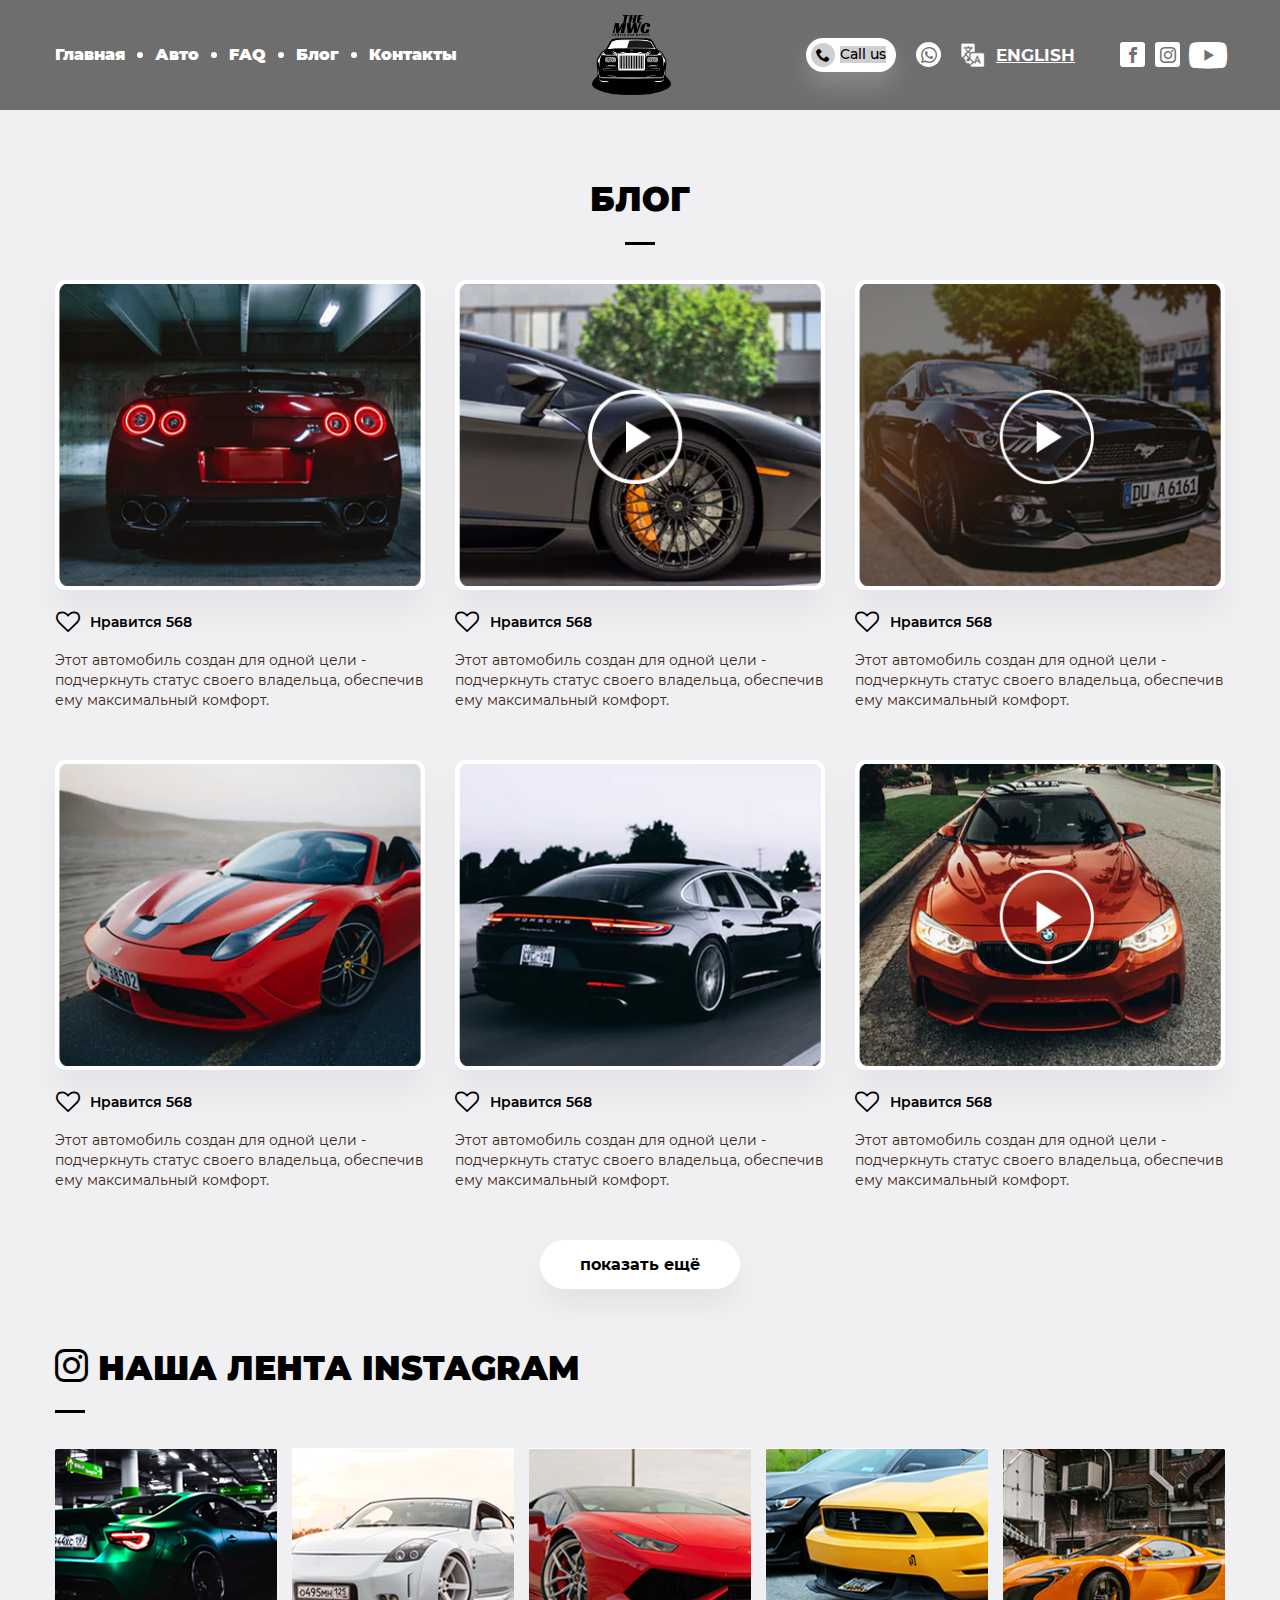
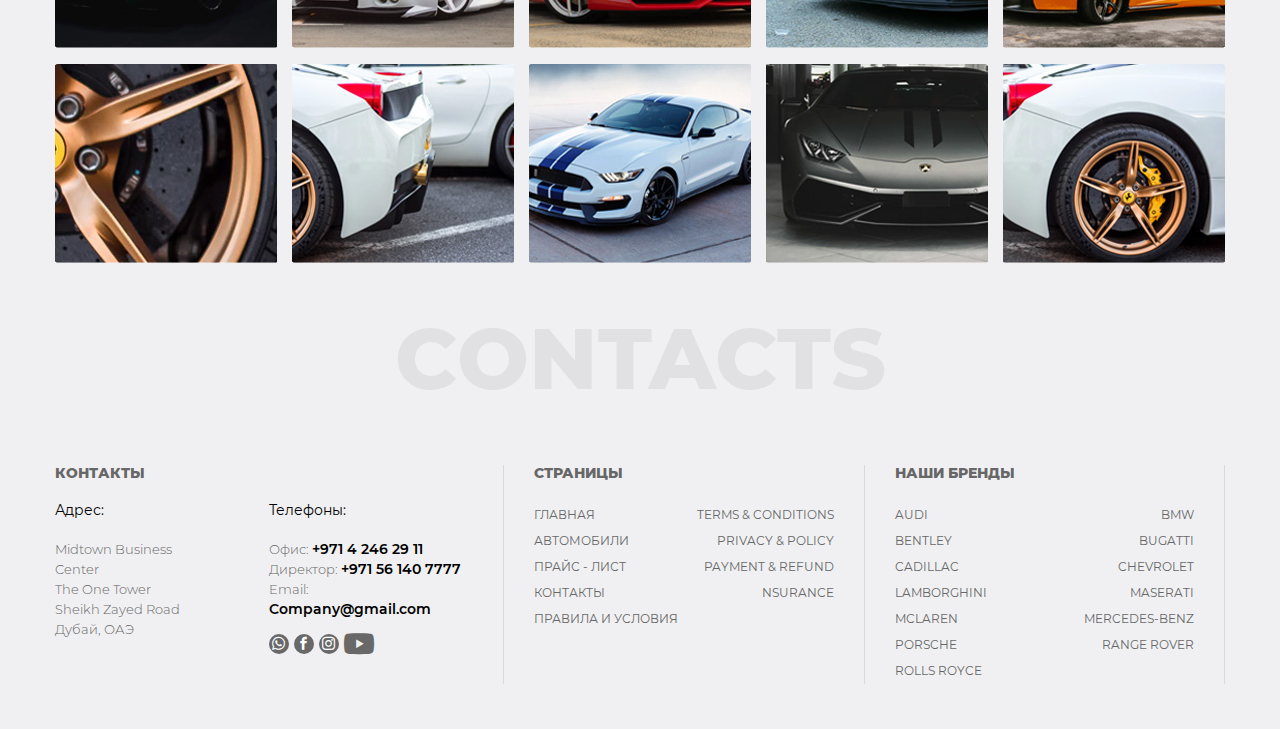
==== commit 464586e9: "adaptive" ====
--- a/blog.html
+++ b/blog.html
@@ -46,6 +46,17 @@
 	<header id="header" class="header header-inner">
 		<div class="container">
 			<div class="header-content">
+				<div class="burger d-block d-lg-none">
+					<input type="checkbox" id="burgerBtn" class="burger-checkbox d-none">
+					<label for="burgerBtn">
+						<div class="hamburger">
+							<span class="bar bar1"></span>
+							<span class="bar bar2"></span>
+							<span class="bar bar3"></span>
+							<span class="bar bar4"></span>
+						</div>
+					</label>
+				</div>
 				<ul class="header-menu">
 					<li class="header-menu-item"><a href="#" class="header-menu-link">Главная</a></li>
 					<li class="header-menu-item"><a href="#" class="header-menu-link">Авто</a></li>
@@ -59,9 +70,9 @@
 				<div class="header-right">
 					<button type="button" class="callback-btn">
 						<span class="icon-phone"></span>
-						Call us
+						<span class="text">Call us</span>
 					</button>
-					<a href="#" class="header-whatsupp"><span class="icon-whatsapp"></span></a>
+					<a href="#" class="header-whatsupp d-none d-lg-flex"><span class="icon-whatsapp"></span></a>
 					<div class="header-lang">
 						<a href="#" class="header-lang-active"><img src="img/icons/translate-icon.png" alt="icon">ENGLISH</a>
 						<ul class="header-lang-menu">
@@ -70,7 +81,7 @@
 							<li class="header-lang-menu-item"><a href="#" class="header-lang-menu-link">CHINA</a></li>
 						</ul>
 					</div>
-					<ul class="header-social">
+					<ul class="header-social d-none d-lg-flex">
 						<li class="header-social-item"><a href="#" class="header-social-link fb"><span class="icon-facebook"></span></a></li>
 						<li class="header-social-item"><a href="#" class="header-social-link insta"><span class="icon-instagram"></span></a></li>
 						<li class="header-social-item"><a href="#" class="header-social-link youtube"><span class="icon-youtube"></span></a></li>
--- a/css/main.min.css
+++ b/css/main.min.css
@@ -50,6 +50,71 @@
 p, label, ul, ol, h1, h2, h3, h4, h5, h6 {
   margin: 0;
   padding: 0; }
+
+.hamburger {
+  margin: 0 auto;
+  width: 30px;
+  height: 30px;
+  position: relative; }
+  .hamburger .bar {
+    padding: 0;
+    width: 30px;
+    height: 3px;
+    background-color: #fff;
+    display: block;
+    -webkit-border-radius: 2px;
+            border-radius: 2px;
+    -webkit-transition: all 0.4s ease-in-out;
+    -o-transition: all 0.4s ease-in-out;
+    transition: all 0.4s ease-in-out;
+    position: absolute; }
+
+.bar1 {
+  top: 0;
+  -webkit-transform-origin: 5%;
+      -ms-transform-origin: 5%;
+          transform-origin: 5%; }
+
+.bar2,
+.bar3 {
+  top: 13.5px; }
+
+.bar3 {
+  right: 0; }
+
+.bar4 {
+  bottom: 0;
+  -webkit-transform-origin: 5%;
+      -ms-transform-origin: 5%;
+          transform-origin: 5%; }
+
+.burger-checkbox:checked + label > .hamburger > .bar1 {
+  -webkit-transform: rotate(45deg);
+      -ms-transform: rotate(45deg);
+          transform: rotate(45deg);
+  height: 3px;
+  width: 42px; }
+
+.burger-checkbox:checked + label > .hamburger > .bar3 {
+  -webkit-transform: rotate(45deg);
+      -ms-transform: rotate(45deg);
+          transform: rotate(45deg);
+  height: 3px;
+  background-color: transparent; }
+
+.burger-checkbox:checked + label > .hamburger > .bar2 {
+  -webkit-transform: rotate(-45deg);
+      -ms-transform: rotate(-45deg);
+          transform: rotate(-45deg);
+  height: 3px;
+  background-color: transparent; }
+
+.burger-checkbox:checked + label > .hamburger > .bar4 {
+  -webkit-transform: rotate(-45deg);
+      -ms-transform: rotate(-45deg);
+          transform: rotate(-45deg);
+  height: 3px;
+  width: 42px; }
 
 .header {
   background-color: rgba(255, 255, 255, 0.05);
@@ -317,7 +382,7 @@
   color: #fff;
   font-size: 14px;
   font-weight: 500; }
-  .callback-btn span {
+  .callback-btn .icon-phone {
     display: -webkit-box;
     display: -webkit-flex;
     display: -ms-flexbox;
@@ -1291,7 +1356,9 @@
   color: #a48c00;
   width: 100%;
   padding: 15px 25px 15px 60px;
-  border-left: 5px solid #a48c00; }
+  border-left: 5px solid #a48c00;
+  white-space: normal;
+  text-align: left; }
   .faq-accordion .btn-link span {
     display: -webkit-box;
     display: -webkit-flex;
@@ -1308,7 +1375,8 @@
     -webkit-border-radius: 50%;
             border-radius: 50%;
     background: #d5bc2a url("../img/icons/arrow-down.png") no-repeat center center/13px 21px;
-    width: 42px;
+    min-width: 42px;
+    max-width: 42px;
     height: 42px;
     -webkit-box-shadow: 0px 10px 15px 0px rgba(0, 0, 0, 0.2);
             box-shadow: 0px 10px 15px 0px rgba(0, 0, 0, 0.2); }
@@ -1337,7 +1405,7 @@
   top: 50%;
   left: 100px;
   right: 100px;
-  height: 42px;
+  height: 90px;
   -webkit-transform: translateY(-50%);
       -ms-transform: translateY(-50%);
           transform: translateY(-50%); }
@@ -1873,3 +1941,448 @@
     height: 250px; }
   .inner-pages {
     padding-top: 150px; } }
+
+@media only screen and (min-width: 768px) and (max-width: 991px) {
+  .title {
+    font-size: 30px; }
+  .title-small {
+    font-size: 24px; }
+  .header {
+    padding: 0; }
+  .header-content {
+    height: 80px; }
+  .header-menu {
+    display: none;
+    position: absolute;
+    top: 100%;
+    left: 0;
+    right: 0;
+    -webkit-box-pack: center;
+    -webkit-justify-content: center;
+        -ms-flex-pack: center;
+            justify-content: center;
+    padding: 30px;
+    background-color: #000; }
+    .header-menu.show {
+      display: -webkit-box;
+      display: -webkit-flex;
+      display: -ms-flexbox;
+      display: flex; }
+  .header-logo {
+    position: absolute;
+    left: 50%;
+    top: 50%;
+    -webkit-transform: translate(-50%, -50%);
+        -ms-transform: translate(-50%, -50%);
+            transform: translate(-50%, -50%); }
+  .callback-btn {
+    -webkit-box-ordinal-group: 3;
+    -webkit-order: 2;
+        -ms-flex-order: 2;
+            order: 2; }
+  .header-lang {
+    -webkit-box-ordinal-group: 2;
+    -webkit-order: 1;
+        -ms-flex-order: 1;
+            order: 1; }
+  .header-lang-active {
+    font-size: 14px; }
+  .main-section {
+    padding-top: 300px; }
+  .brands-section, .popular-section {
+    padding: 40px 0; }
+  .popular-block-img-wrap {
+    height: 200px; }
+    .popular-block-img-wrap img {
+      height: 100%;
+      width: auto; }
+  .about-us-text {
+    margin-bottom: 30px; }
+  .hww-block-wrapper {
+    height: 650px;
+    margin-bottom: 0; }
+  .hww-block-item {
+    width: 200px !important; }
+  .hww-block-item-content {
+    -webkit-box-orient: vertical;
+    -webkit-box-direction: normal;
+    -webkit-flex-direction: column;
+        -ms-flex-direction: column;
+            flex-direction: column;
+    -webkit-box-align: center;
+    -webkit-align-items: center;
+        -ms-flex-align: center;
+            align-items: center;
+    text-align: center; }
+  .hww-block-item-icon {
+    height: 80px;
+    min-width: 80px;
+    max-width: 80px;
+    margin: 0 0 15px 0; }
+    .hww-block-item-icon img {
+      max-width: 60%; }
+  .hww-block-item-text {
+    font-size: 12px;
+    line-height: 18px; }
+  .hww-block-item:first-child {
+    top: 0;
+    left: 0;
+    width: 200px; }
+  .hww-block-item:nth-child(2) {
+    right: auto;
+    left: 230px; }
+  .hww-block-item:nth-child(3) {
+    right: 0;
+    top: 0; }
+  .hww-block-item:nth-child(4) {
+    bottom: 120px;
+    left: 150px; }
+  .hww-block-item:nth-child(5) {
+    bottom: 120px;
+    left: 400px; }
+  .instagram-block-wrapper {
+    display: grid;
+    grid-template-columns: repeat(3, 1fr);
+    grid-template-rows: repeat(2, 200px);
+    grid-auto-rows: 200px;
+    grid-column-gap: 15px;
+    grid-row-gap: 15px; }
+  .how-we-work-section {
+    padding-bottom: 40px; }
+  .instagram-section {
+    padding-top: 40px; }
+  .footer-contacts-wrapper {
+    -webkit-box-orient: vertical;
+    -webkit-box-direction: normal;
+    -webkit-flex-direction: column;
+        -ms-flex-direction: column;
+            flex-direction: column; }
+  .footer-contacts-block {
+    width: 100%;
+    margin-right: 0; }
+    .footer-contacts-block:first-child {
+      margin-bottom: 40px; }
+  .footer-menu {
+    -webkit-box-orient: vertical;
+    -webkit-box-direction: normal;
+    -webkit-flex-direction: column;
+        -ms-flex-direction: column;
+            flex-direction: column; }
+  .footer-menu-item {
+    width: 100%; }
+  .video-block {
+    height: 380px; }
+  .blog-item-img-wrapper {
+    height: auto; }
+  .inner-pages {
+    padding-top: 150px; }
+  .contacts-info-wrapper {
+    -webkit-flex-wrap: wrap;
+        -ms-flex-wrap: wrap;
+            flex-wrap: wrap;
+    -webkit-box-pack: center;
+    -webkit-justify-content: center;
+        -ms-flex-pack: center;
+            justify-content: center; }
+  .contacts-info-item {
+    width: 48%; }
+    .contacts-info-item:last-child {
+      margin-top: 20px; }
+  .category-block-img-wrap {
+    height: auto; }
+  .about-us-section {
+    padding-bottom: 40px; }
+    .about-us-section .container {
+      padding-top: 40px; }
+  .brands-section.category-brands {
+    padding-top: 0; }
+  .card-info-section {
+    padding: 40px 0; }
+  .card-slider-item {
+    height: auto; }
+  .card-info-wrapper {
+    -webkit-box-orient: vertical;
+    -webkit-box-direction: normal;
+    -webkit-flex-direction: column;
+        -ms-flex-direction: column;
+            flex-direction: column; }
+  .card-info-left {
+    width: 100%; } }
+
+@media only screen and (max-width: 575px) {
+  .title {
+    font-size: 24px; }
+  .title-big {
+    font-size: 34px;
+    display: none; }
+  .title-wrapper .title {
+    position: static; }
+  .title-wrapper .title.text-center {
+    -webkit-transform: none;
+        -ms-transform: none;
+            transform: none; }
+  .title-small {
+    font-size: 18px;
+    margin-bottom: 30px; }
+  .header {
+    padding: 0; }
+  .header-content {
+    height: 80px; }
+  .header-menu {
+    display: none;
+    position: absolute;
+    top: 100%;
+    left: 0;
+    right: 0;
+    -webkit-box-pack: center;
+    -webkit-justify-content: center;
+        -ms-flex-pack: center;
+            justify-content: center;
+    padding: 30px;
+    background-color: #000;
+    -webkit-box-orient: vertical;
+    -webkit-box-direction: normal;
+    -webkit-flex-direction: column;
+        -ms-flex-direction: column;
+            flex-direction: column;
+    -webkit-box-align: stretch;
+    -webkit-align-items: stretch;
+        -ms-flex-align: stretch;
+            align-items: stretch; }
+    .header-menu.show {
+      display: -webkit-box;
+      display: -webkit-flex;
+      display: -ms-flexbox;
+      display: flex; }
+  .header-menu-item {
+    padding: 0; }
+    .header-menu-item::after {
+      display: none; }
+  .header-menu-link {
+    padding: 15px;
+    display: inline-block;
+    width: 100%; }
+  .header-logo {
+    position: absolute;
+    left: 50%;
+    top: 50%;
+    -webkit-transform: translate(-50%, -50%);
+        -ms-transform: translate(-50%, -50%);
+            transform: translate(-50%, -50%); }
+  .callback-btn {
+    -webkit-box-ordinal-group: 3;
+    -webkit-order: 2;
+        -ms-flex-order: 2;
+            order: 2;
+    padding: 5px; }
+    .callback-btn .text {
+      display: none; }
+    .callback-btn .icon-phone {
+      margin: 0; }
+  .header-lang {
+    -webkit-box-ordinal-group: 2;
+    -webkit-order: 1;
+        -ms-flex-order: 1;
+            order: 1;
+    display: none; }
+  .header-lang-active {
+    font-size: 14px; }
+  .main-section {
+    padding-top: 200px; }
+  .main-section-title {
+    font-size: 30px; }
+  .brands-section {
+    padding: 40px 0; }
+  .brand-block {
+    width: 125px;
+    height: 125px; }
+  .popular-section {
+    padding: 40px 0; }
+  .popular-block-img-wrap {
+    height: 150px; }
+    .popular-block-img-wrap img {
+      height: 100%;
+      width: auto; }
+  .popular-block-title {
+    font-size: 15px;
+    line-height: 30px; }
+  .popular-block-price {
+    font-size: 13px; }
+  .about-us-section {
+    padding: 40px 0; }
+    .about-us-section .container {
+      padding-top: 0;
+      background: transparent; }
+  .about-us-text {
+    font-size: 15px;
+    line-height: inherit;
+    margin-bottom: 20px; }
+  .form-input {
+    height: 45px; }
+  .form-input-fields-wrapper:nth-child(3) {
+    -webkit-flex-wrap: wrap;
+        -ms-flex-wrap: wrap;
+            flex-wrap: wrap; }
+    .form-input-fields-wrapper:nth-child(3) select {
+      width: 100%; }
+    .form-input-fields-wrapper:nth-child(3) input {
+      width: 48%; }
+  .how-we-work-section {
+    padding: 40px 0; }
+  .hww-block-wrapper {
+    -webkit-box-orient: vertical;
+    -webkit-box-direction: normal;
+    -webkit-flex-direction: column;
+        -ms-flex-direction: column;
+            flex-direction: column;
+    height: auto; }
+  .hww-block-item-content {
+    position: static; }
+  .hww-block-item {
+    display: -webkit-box;
+    display: -webkit-flex;
+    display: -ms-flexbox;
+    display: flex;
+    -webkit-box-align: center;
+    -webkit-align-items: center;
+        -ms-flex-align: center;
+            align-items: center;
+    position: static;
+    width: 100% !important;
+    margin-bottom: 20px; }
+  .hww-block-item-number {
+    display: none; }
+  .hww-img {
+    display: none; }
+  .video-block {
+    height: 200px; }
+  .instagram-section {
+    padding-top: 40px; }
+  .instagram-block-wrapper {
+    display: -webkit-box;
+    display: -webkit-flex;
+    display: -ms-flexbox;
+    display: flex;
+    -webkit-box-pack: center;
+    -webkit-justify-content: center;
+        -ms-flex-pack: center;
+            justify-content: center;
+    -webkit-flex-wrap: wrap;
+        -ms-flex-wrap: wrap;
+            flex-wrap: wrap; }
+  .instagram-block {
+    width: 48%;
+    height: 120px; }
+  .footer-content {
+    -webkit-box-orient: vertical;
+    -webkit-box-direction: normal;
+    -webkit-flex-direction: column;
+        -ms-flex-direction: column;
+            flex-direction: column; }
+  .footer-contacts-wrapper {
+    -webkit-box-orient: vertical;
+    -webkit-box-direction: normal;
+    -webkit-flex-direction: column;
+        -ms-flex-direction: column;
+            flex-direction: column; }
+  .footer-content-block {
+    margin-bottom: 30px;
+    padding: 0 0 30px 0;
+    border: none;
+    border-bottom: 1px solid #d9d9db; }
+    .footer-content-block:last-child {
+      margin: 0;
+      padding-bottom: 0;
+      border: none; }
+  .footer-menu {
+    -webkit-box-orient: vertical;
+    -webkit-box-direction: normal;
+    -webkit-flex-direction: column;
+        -ms-flex-direction: column;
+            flex-direction: column; }
+  .footer-menu-item {
+    width: 100%; }
+  .footer-contacts-block-title {
+    margin-bottom: 15px; }
+  .footer-contacts-block:first-child {
+    margin: 0 0 30px 0; }
+  .inner-pages {
+    padding-top: 150px; }
+    .inner-pages .hww-block-wrapper {
+      margin-bottom: 0; }
+  .blog-item-img-wrapper {
+    height: auto; }
+    .blog-item-img-wrapper img {
+      max-width: 100%; }
+  .lambarghini {
+    max-width: 100%; }
+  #map {
+    height: 700px;
+    overflow: visible; }
+  .contacts-info-wrapper {
+    -webkit-box-orient: vertical;
+    -webkit-box-direction: normal;
+    -webkit-flex-direction: column;
+        -ms-flex-direction: column;
+            flex-direction: column;
+    padding: 20px; }
+  .contacts-info-item {
+    width: 100%;
+    margin-bottom: 20px; }
+  .category-tabs {
+    padding: 10px;
+    -webkit-border-radius: 20px;
+            border-radius: 20px; }
+  .category-block-img-wrap {
+    height: 200px; }
+    .category-block-img-wrap img {
+      height: 100%;
+      width: auto; }
+  .faq-accordion .btn-link {
+    padding: 10px;
+    font-size: 15px; }
+  .card-slider-item {
+    height: 250px; }
+    .card-slider-item img {
+      height: 100%;
+      width: auto !important; }
+  .card-slider .owl-nav {
+    left: 0;
+    right: 0;
+    height: 40px; }
+  .card-slider .owl-prev, .card-slider .owl-next {
+    height: 40px !important;
+    width: 40px !important; }
+  .slider-left, .slider-right {
+    height: 22px;
+    width: 14px; }
+  .card-info-wrapper {
+    -webkit-box-orient: vertical;
+    -webkit-box-direction: normal;
+    -webkit-flex-direction: column;
+        -ms-flex-direction: column;
+            flex-direction: column; }
+  .card-info-left {
+    width: 100%; }
+  .card-info-item-img-wrapper {
+    margin-right: 10px; }
+  .card-info-item-text {
+    width: auto;
+    margin-right: 15px;
+    padding: 10px; }
+  .card-info-item {
+    font-size: 12px; }
+  .card-info-bottom {
+    -webkit-justify-content: space-around;
+        -ms-flex-pack: distribute;
+            justify-content: space-around;
+    -webkit-flex-wrap: wrap;
+        -ms-flex-wrap: wrap;
+            flex-wrap: wrap; }
+    .card-info-bottom .white-btn-small, .card-info-bottom .green-btn-small {
+      width: 48%;
+      margin: 0; }
+  .card-info-price {
+    margin: 15px 0 0 0; }
+  .review-section {
+    padding: 40px 0; } }
